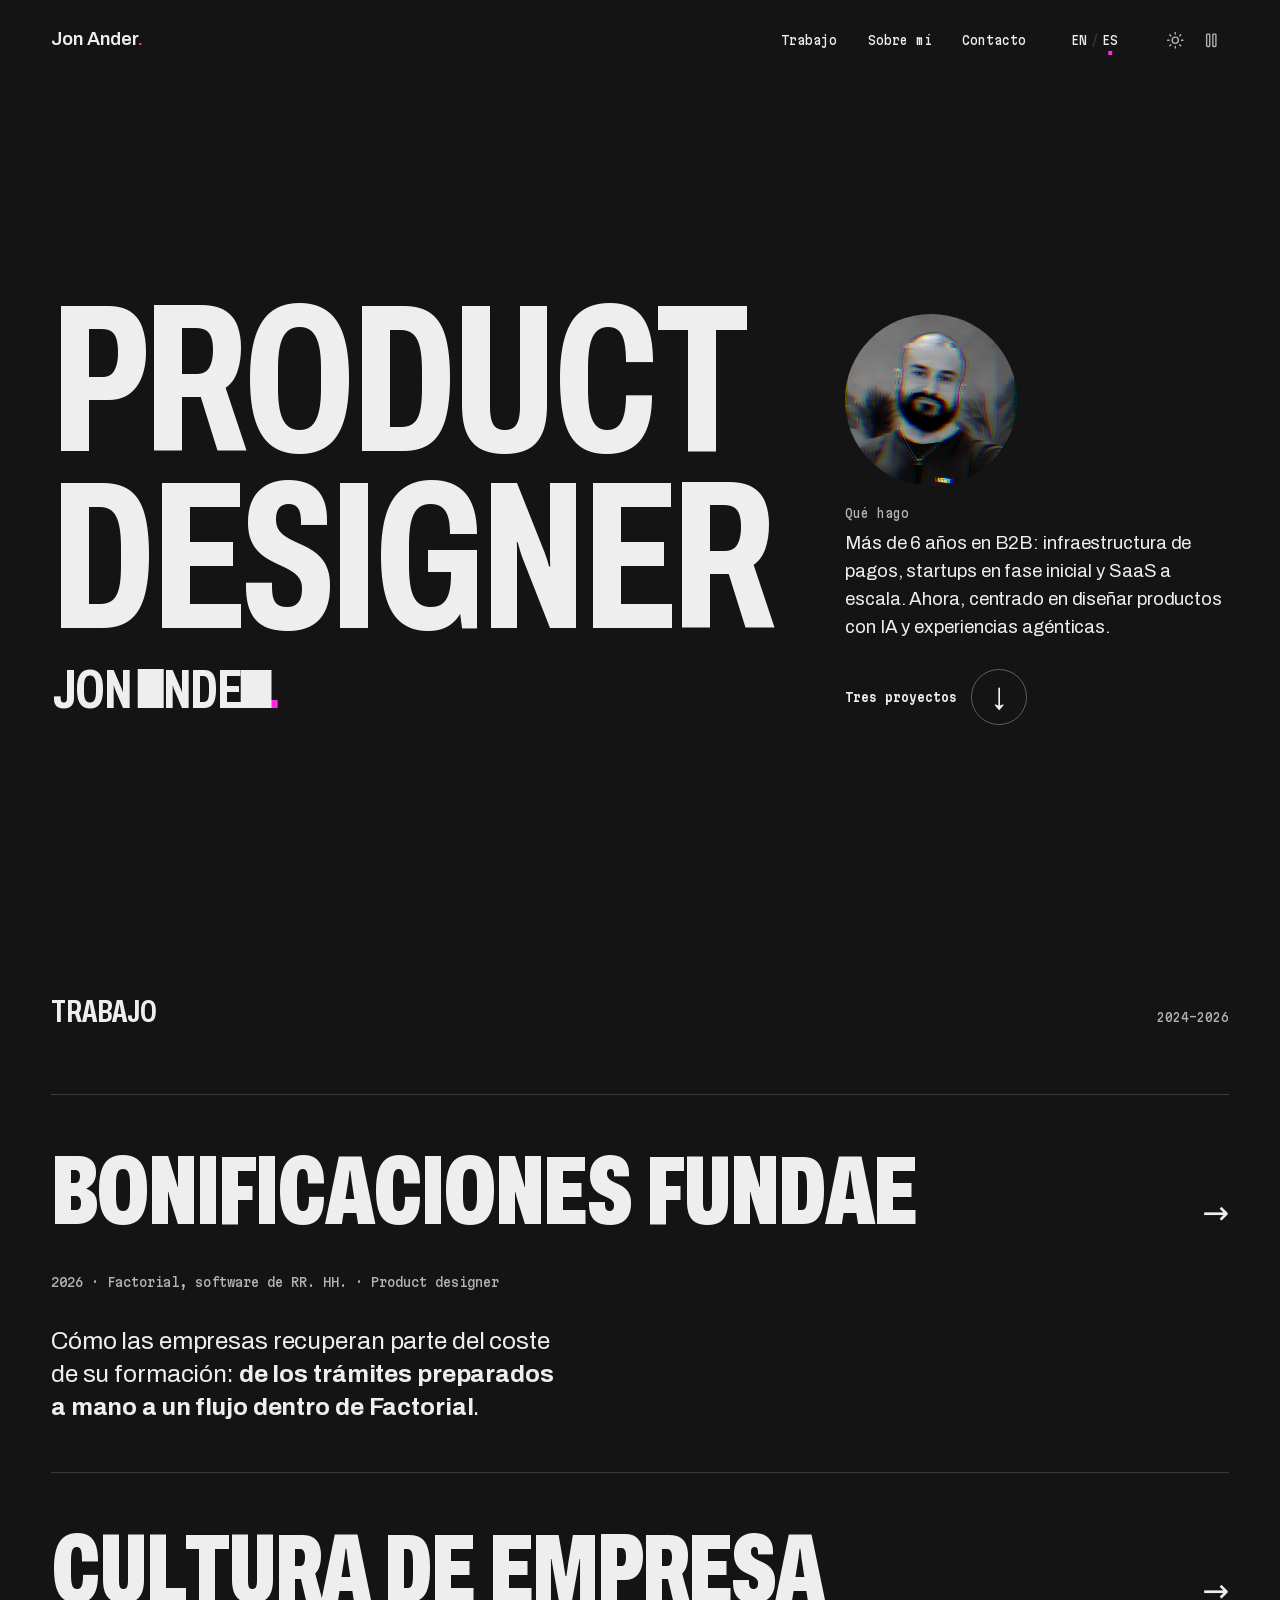
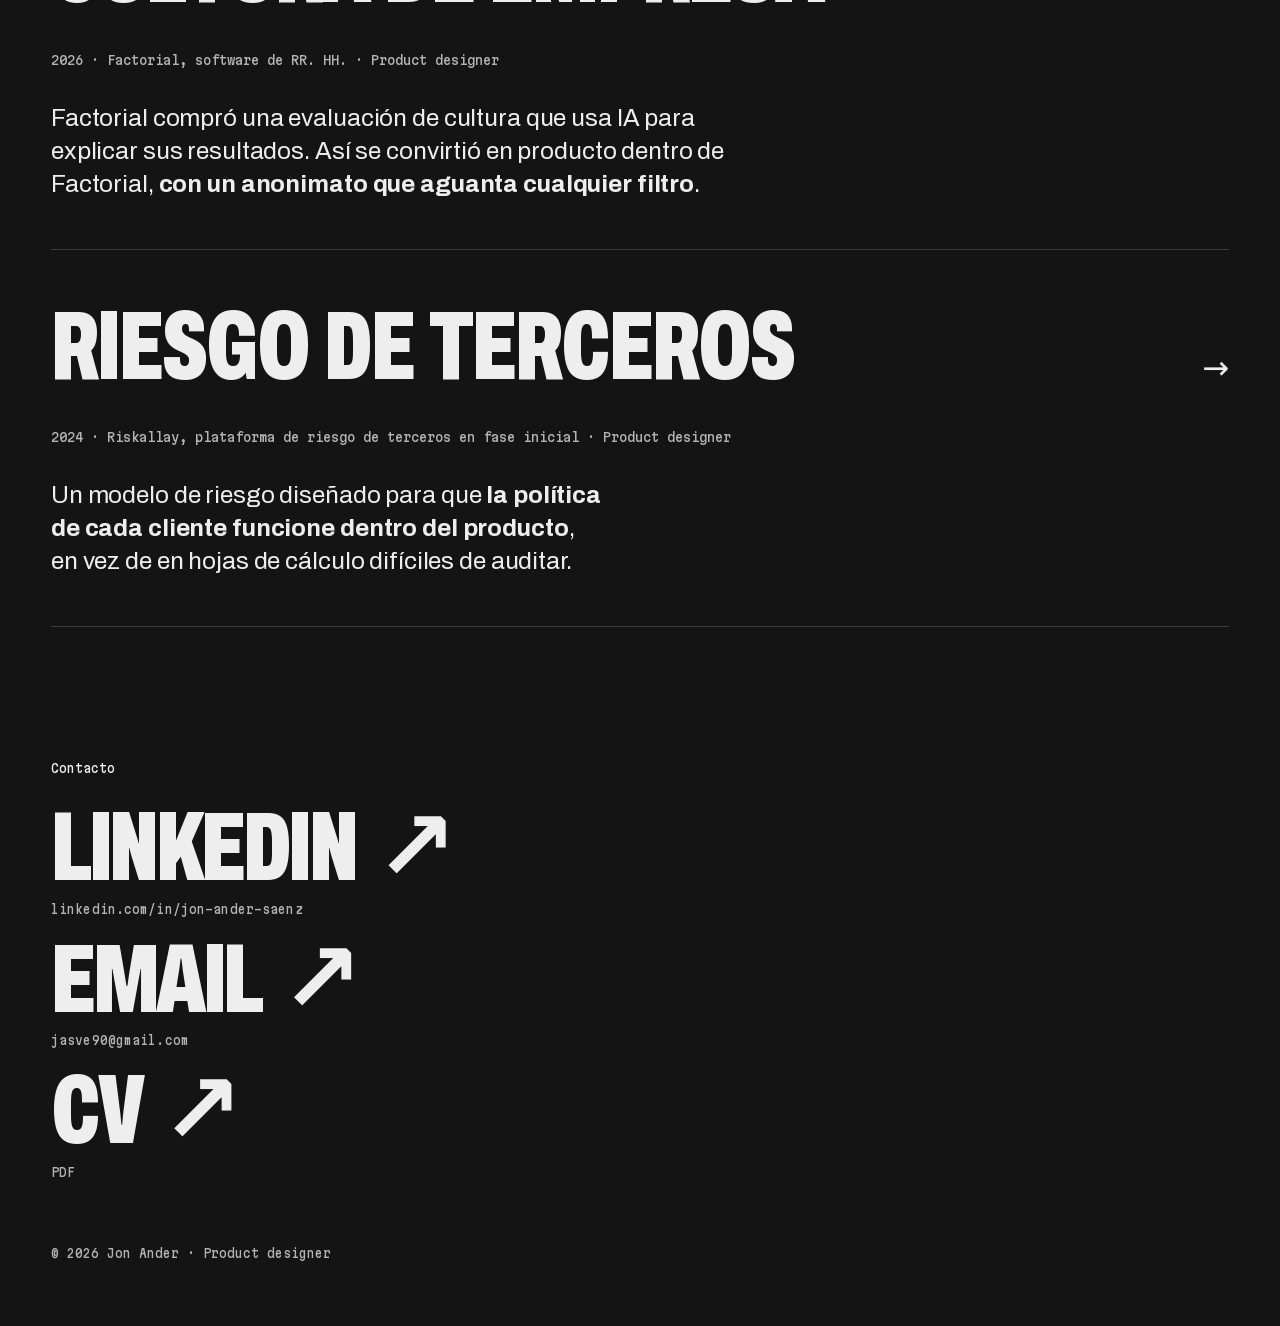
==== es/index.html @ 4e6a4fb5 "Móvil: idioma e iconos fuera del botón, a la derecha; pie con el rol y centrado Co-Authored-By: Clau" ====
<!doctype html>
<html lang="es" data-theme="dark">
<head>
<meta charset="utf-8">
<meta name="viewport" content="width=device-width, initial-scale=1">
<title>Jon Ander · Product designer · Productos B2B y de IA</title>
<meta name="description" content="Jon Ander, product designer con más de 6 años en B2B: infraestructura de pagos, startups en fase inicial y SaaS a escala. Centrado en diseñar productos con IA y experiencias agénticas. Portfolio y casos.">
<meta name="author" content="Jon Ander">
<link rel="canonical" href="https://jonanderdesign.github.io/es/">
<link rel="alternate" hreflang="en" href="https://jonanderdesign.github.io/">
<link rel="alternate" hreflang="es" href="https://jonanderdesign.github.io/es/">
<link rel="alternate" hreflang="x-default" href="https://jonanderdesign.github.io/">
<meta property="og:type" content="website">
<meta property="og:site_name" content="Jon Ander">
<meta property="og:title" content="Jon Ander · Product designer · Productos B2B y de IA">
<meta property="og:description" content="Jon Ander, product designer con más de 6 años en B2B: infraestructura de pagos, startups en fase inicial y SaaS a escala. Centrado en diseñar productos con IA y experiencias agénticas. Portfolio y casos.">
<meta property="og:url" content="https://jonanderdesign.github.io/es/">
<meta property="og:image" content="https://jonanderdesign.github.io/img/og-home.png">
<meta property="og:locale" content="es_ES">
<meta property="og:locale:alternate" content="en_GB">
<meta name="twitter:card" content="summary_large_image">
<meta name="theme-color" content="#141414">
<link rel="icon" href="data:image/svg+xml,%3Csvg xmlns='http://www.w3.org/2000/svg' viewBox='0 0 32 32'%3E%3Crect width='32' height='32' fill='%23141414'/%3E%3Ctext x='13' y='24' font-family='Arial,sans-serif' font-weight='700' font-size='21' text-anchor='middle' fill='%23eee'%3EJ%3C/text%3E%3Crect x='21' y='19' width='5' height='5' fill='%23ff2bd6'/%3E%3C/svg%3E">
<script>try{if(sessionStorage.getItem('arriveB')==='1')document.documentElement.dataset.arrived='blocks'}catch(e){}</script>
<link rel="preload" href="../fonts/archivo-latin.woff2" as="font" type="font/woff2" crossorigin>
<link rel="preload" href="../fonts/martian-mono-latin.woff2" as="font" type="font/woff2" crossorigin>
<link rel="stylesheet" href="../css/site.css?v=202611172003">
<link rel="stylesheet" href="../css/home.css?v=202611172003">
<script type="application/ld+json">{"@context": "https://schema.org", "@graph": [{"@type": "Person", "name": "Jon Ander", "jobTitle": "Product designer", "url": "https://jonanderdesign.github.io/", "sameAs": ["https://www.linkedin.com/in/jon-ander-saenz/"], "address": {"@type": "PostalAddress", "addressLocality": "Madrid", "addressCountry": "ES"}, "worksFor": {"@type": "Organization", "name": "Factorial"}, "knowsAbout": ["Product design", "B2B software", "HR software", "AI products", "Agentic workflows", "Prototyping in code", "Design systems"], "@id": "https://jonanderdesign.github.io/#person"}, {"@type": "WebSite", "url": "https://jonanderdesign.github.io/", "name": "Jon Ander · Product designer", "inLanguage": "es", "author": {"@id": "https://jonanderdesign.github.io/#person"}}]}</script>
</head>
<body id="top">
<div class="page">

<header class="top">
  <div class="center bar">
    <a class="brand strong" href="#">Jon Ander<span class="dot" aria-hidden="true">.</span></a>
    <div class="tools" id="sitemenu">
      <nav class="cluster" style="--c:var(--space-s)" aria-label="Principal"><a href="#work" id="nWork"><span class="gl gx" data-text="Trabajo">Trabajo</span></a><a href="about.html" data-nav><span class="gl gx" data-text="Sobre mí">Sobre mí</span></a><a href="#contact" id="nContact"><span class="gl gx" data-text="Contacto">Contacto</span></a></nav>
      <div class="lang" role="group" aria-label="Idioma"><a href="../" lang="en" hreflang="en" title="English version">EN</a><span class="sep" aria-hidden="true">/</span><span aria-current="true" lang="es">ES</span></div>
      <div class="cluster" style="--c:var(--space-3xs)">
      <button class="ib" id="themeBtn" type="button"></button>
      <button class="ib" id="fxBtn" type="button"></button>
      </div>
    <button class="menu-btn ib" id="menuBtn" type="button" aria-expanded="false" aria-controls="sitemenu" aria-label="Abrir el menú"><svg viewBox="0 0 24 24" aria-hidden="true"><path d="M4 7h16"/><path d="M4 12h16"/><path d="M4 17h16"/></svg><svg class="x" viewBox="0 0 24 24" aria-hidden="true"><path d="M6 6l12 12"/><path d="M18 6L6 18"/></svg></button></div>
  </div>
</header>

<main>
<section class="intro center stack" style="--s:var(--space-m-l)" aria-label="Intro">
  <h1 class="names" id="names">
    <span class="line"><span class="gl gx display nw cutx" id="rl" data-text="Product">Product</span></span>
    <span class="line"><span class="gl gx display nw cutx" id="rl2" data-text="designer">designer</span></span>
    <span class="line sign"><span class="gl gx nw display" id="nm" data-text="Jon Ander.">Jon Ander.</span></span>
  </h1>
  <div class="bottom">
    <div class="sidebar band" style="--side:var(--photo);--min:65%;--g:var(--space-m-l)"><div class="side"><canvas class="photo" id="pcv" aria-hidden="true"></canvas></div><div class="main stack" style="--s:var(--space-2xs)"><span class="label">Qué hago</span><p class="statement">Más de 6 años en B2B: infraestructura de pagos, startups en fase inicial y SaaS a escala. Ahora, centrado en diseñar productos con IA y experiencias&nbsp;agénticas.</p></div></div>
    <a class="cue" href="#work" aria-label="Ir al trabajo: tres proyectos"><span class="cue-t"><b>Tres proyectos</b></span><span class="arr" aria-hidden="true"><i>↓</i></span></a>
  </div>
</section>
<section class="work center stack" id="work" style="--s:var(--space-s)" aria-labelledby="h-work">
  <div class="work-head"><h2 id="h-work" class="display wk"><span class="gl gx" data-text="Trabajo">Trabajo</span></h2><span class="label">2024–2026</span></div>

  <div class="rows">
    <a class="proj prow" href="work/subsidy-filings/" data-slug="subsidy-filings" aria-labelledby="t-fundae" aria-describedby="s-fundae">
      <div class="phead"><h3 class="display ptitle" id="t-fundae"><span class="gl gx cutx" data-text="Bonificaciones FUNDAE">Bonificaciones FUNDAE</span></h3><span class="parr" aria-hidden="true">→</span></div>
      <p class="pmeta"><span class="nb">2026</span> <span class="nb">· Factorial, software de RR.&nbsp;HH.</span> <span class="nb">· Product designer</span></p>
      <p class="pstory lead" id="s-fundae">Cómo las empresas recuperan parte del coste de su formación: <b>de los trámites preparados a mano a un flujo dentro de Factorial</b>.</p>
      <div class="pmore"><div class="pin">
        <div class="sidebar" style="--side:24rem;--min:55%;--g:var(--space-l-2xl)">
          <div class="side stack" style="--s:var(--space-s)">
            <span class="go">Ver proyecto <i aria-hidden="true">→</i></span>
          </div>
          <div class="main"><div class="win"><img class="scr-img" src="../img/home/fundae-810.webp" srcset="../img/home/fundae-810.webp 810w, ../img/home/fundae-1620.webp 1620w" sizes="(min-width: 90rem) 810px, 55vw" width="810" height="281" alt="" aria-hidden="true"></div></div>
        </div>
      </div></div>
    </a>
    <a class="proj prow" href="work/workforce-culture/" data-slug="workforce-culture" aria-labelledby="t-talent-assessments" aria-describedby="s-talent-assessments">
      <div class="phead"><h3 class="display ptitle" id="t-talent-assessments"><span class="gl gx cutx" data-text="Cultura de empresa">Cultura de empresa</span></h3><span class="parr" aria-hidden="true">→</span></div>
      <p class="pmeta"><span class="nb">2026</span> <span class="nb">· Factorial, software de RR.&nbsp;HH.</span> <span class="nb">· Product designer</span></p>
      <p class="pstory lead" id="s-talent-assessments">Factorial compró una evaluación de cultura que usa IA para explicar sus resultados. Así se convirtió en producto dentro de Factorial, <b>con un anonimato que aguanta cualquier filtro</b>.</p>
      <div class="pmore"><div class="pin">
        <div class="sidebar" style="--side:24rem;--min:55%;--g:var(--space-l-2xl)">
          <div class="side stack" style="--s:var(--space-s)">
            <span class="go">Ver proyecto <i aria-hidden="true">→</i></span>
          </div>
          <div class="main"><div class="win"><img class="scr-img" src="../img/home/wc-810.webp" srcset="../img/home/wc-810.webp 810w, ../img/home/wc-1620.webp 1620w" sizes="(min-width: 90rem) 810px, 55vw" width="810" height="281" alt="" aria-hidden="true"></div></div>
        </div>
      </div></div>
    </a>
    <a class="proj prow" href="work/third-party-risk/" data-slug="third-party-risk" aria-labelledby="t-inherent-risk" aria-describedby="s-inherent-risk">
      <div class="phead"><h3 class="display ptitle" id="t-inherent-risk"><span class="gl gx cutx" data-text="Riesgo de terceros">Riesgo de terceros</span></h3><span class="parr" aria-hidden="true">→</span></div>
      <p class="pmeta"><span class="nb">2024</span> <span class="nb">· Riskallay, plataforma de riesgo de terceros en fase inicial</span> <span class="nb">· Product designer</span></p>
      <p class="pstory lead" id="s-inherent-risk">Un modelo de riesgo diseñado para que <b>la política de cada cliente funcione dentro del producto</b>, en vez de en hojas de cálculo difíciles de auditar.</p>
      <div class="pmore"><div class="pin">
        <div class="sidebar" style="--side:24rem;--min:55%;--g:var(--space-l-2xl)">
          <div class="side stack" style="--s:var(--space-s)">
            <span class="go">Ver proyecto <i aria-hidden="true">→</i></span>
          </div>
          <div class="main"><div class="win"><img class="scr-img" src="../img/home/tpr-810.webp" srcset="../img/home/tpr-810.webp 810w, ../img/home/tpr-1620.webp 1620w" sizes="(min-width: 90rem) 810px, 55vw" width="810" height="281" alt="" aria-hidden="true"></div></div>
        </div>
      </div></div>
    </a>
  </div>

</section>
</main>
<footer class="contact center stack" id="contact" style="--s:var(--space-m)">
  <p class="label strong">Contacto</p>
  <div class="cluster" style="--c:var(--space-xs) var(--space-xl)">
    <a class="big display t6" href="https://www.linkedin.com/in/jon-ander-saenz/" target="_blank" rel="noopener"><span class="gl gx" data-text="LinkedIn">LinkedIn</span> <span class="arr">↗</span><span class="addr">linkedin.com/in/jon-ander-saenz</span></a>
    <a class="big display t6" href="mailto:jasve90@gmail.com"><span class="gl gx" data-text="Email">Email</span> <span>↗</span><span class="addr">jasve90@gmail.com</span></a>
    <a class="big display t6" href="../Jon-Ander-Saenz-Vega-CV.pdf" target="_blank" rel="noopener"><span class="gl gx" data-text="CV">CV</span> <span>↗</span><span class="addr">PDF</span></a>
  </div>
  <div class="foot label"><span>© 2026 Jon Ander · Product designer</span></div>
</footer>
</div>
<div class="case inv case-page" id="case" role="dialog" aria-modal="true" aria-label="Project" hidden>
  <main id="cmain"></main>
</div>

<svg width="0" height="0" style="position:absolute" aria-hidden="true">
  <filter id="goo" x="-50%" y="-50%" width="200%" height="200%">
    <feTurbulence id="gt" type="fractalNoise" baseFrequency="0.018" numOctaves="2" seed="4"/>
    <feDisplacementMap in="SourceGraphic" scale="90" xChannelSelector="R" yChannelSelector="G"/>
  </filter>
</svg>
<script src="../js/site.js?v=202611172003"></script>
<script src="../js/home.js?v=202611172003"></script>
</body>
</html>
---- css/site.css ----
@font-face{font-family: 'Archivo';font-style: normal;font-weight: 300 900;font-stretch: 62% 125%;font-display: swap;src: url('../fonts/archivo-latin-ext.woff2') format('woff2');unicode-range: U+0100-02BA,U+02BD-02C5,U+02C7-02CC,U+02CE-02D7,U+02DD-02FF,U+0304,U+0308,U+0329,U+1D00-1DBF,U+1E00-1E9F,U+1EF2-1EFF,U+2020,U+20A0-20AB,U+20AD-20C4,U+2113,U+2C60-2C7F,U+A720-A7FF}@font-face{font-family: 'Archivo';font-style: normal;font-weight: 300 900;font-stretch: 62% 125%;font-display: swap;src: url('../fonts/archivo-latin.woff2') format('woff2');unicode-range: U+0000-00FF,U+0131,U+0152-0153,U+02BB-02BC,U+02C6,U+02DA,U+02DC,U+0304,U+0308,U+0329,U+2000-206F,U+20AC,U+2122,U+2191,U+2193,U+2212,U+2215,U+FEFF,U+FFFD}@font-face{font-family: 'Martian Mono';font-style: normal;font-weight: 300 700;font-stretch: 75% 112.5%;font-display: swap;src: url('../fonts/martian-mono-latin-ext.woff2') format('woff2');unicode-range: U+0100-02BA,U+02BD-02C5,U+02C7-02CC,U+02CE-02D7,U+02DD-02FF,U+0304,U+0308,U+0329,U+1D00-1DBF,U+1E00-1E9F,U+1EF2-1EFF,U+2020,U+20A0-20AB,U+20AD-20C4,U+2113,U+2C60-2C7F,U+A720-A7FF}@font-face{font-family: 'Martian Mono';font-style: normal;font-weight: 300 700;font-stretch: 75% 112.5%;font-display: swap;src: url('../fonts/martian-mono-latin.woff2') format('woff2');unicode-range: U+0000-00FF,U+0131,U+0152-0153,U+02BB-02BC,U+02C6,U+02DA,U+02DC,U+0304,U+0308,U+0329,U+2000-206F,U+20AC,U+2122,U+2191,U+2193,U+2212,U+2215,U+FEFF,U+FFFD}:root{--step--1:clamp(0.8333rem,0.8142rem + 0.0852vw,0.8908rem);--step-0:clamp(1.0000rem,0.9375rem + 0.2778vw,1.1875rem);--step-1:clamp(1.2000rem,1.0724rem + 0.5673vw,1.5829rem);--step-2:clamp(1.4400rem,1.2166rem + 0.9927vw,2.1101rem);--step-3:clamp(1.7280rem,1.3664rem + 1.6070vw,2.8127rem);--step-4:clamp(2.0736rem,1.5150rem + 2.4826vw,3.7493rem);--step-5:clamp(2.4883rem,1.6518rem + 3.7178vw,4.9979rem);--step-6:clamp(2.9860rem,1.7606rem + 5.4462vw,6.6622rem);--step-8:clamp(4.2998rem,1.7871rem + 11.1675vw,11.8379rem);--space-3xs:clamp(0.2500rem,0.2344rem + 0.0694vw,0.2969rem);--space-2xs:clamp(0.5000rem,0.4688rem + 0.1389vw,0.5938rem);--space-xs:clamp(0.7500rem,0.7031rem + 0.2083vw,0.8906rem);--space-s:clamp(1.0000rem,0.9375rem + 0.2778vw,1.1875rem);--space-m:clamp(1.5000rem,1.4062rem + 0.4167vw,1.7812rem);--space-l:clamp(2.0000rem,1.8750rem + 0.5556vw,2.3750rem);--space-xl:clamp(3.0000rem,2.8125rem + 0.8333vw,3.5625rem);--space-2xl:clamp(4.0000rem,3.7500rem + 1.1111vw,4.7500rem);--space-3xl:clamp(6.0000rem,5.6250rem + 1.6667vw,7.1250rem);--space-xs-s:clamp(0.7500rem,0.6042rem + 0.6481vw,1.1875rem);--space-s-m:clamp(1.0000rem,0.7396rem + 1.1574vw,1.7812rem);--space-s-xl:clamp(1.0000rem,0.1458rem + 3.7963vw,3.5625rem);--space-m-l:clamp(1.5000rem,1.2083rem + 1.2963vw,2.3750rem);--space-l-2xl:clamp(2.0000rem,1.0833rem + 4.0741vw,4.7500rem);--space-xl-2xl:clamp(3.0000rem,2.4167rem + 2.5926vw,4.7500rem);--space-xl-3xl:clamp(3.0000rem,1.6250rem + 6.1111vw,7.1250rem);--photo:clamp(6.5000rem,4.8333rem + 7.4074vw,11.5000rem);--l1:#fcfcfc;--l2:#f9f9f9;--l3:#f0f0f0;--l4:#e8e8e8;--l5:#e0e0e0;--l6:#d9d9d9;--l7:#cecece;--l8:#bbbbbb;--l9:#8d8d8d;--l10:#838383;--l11:#646464;--l12:#202020;--d1:#141414;--d2:#1c1c1c;--d3:#252525;--d4:#2c2c2c;--d5:#313131;--d6:#3a3a3a;--d7:#484848;--d8:#606060;--d9:#6e6e6e;--d10:#7b7b7b;--d11:#b4b4b4;--d12:#eeeeee;--sig-m:#ff2bd6;--sig-a:#b8ff2c;--sig-c:#00e5ff;--bg:var(--d1);--surface:var(--d3);--surface-hover:var(--d4);--line:var(--d6);--control:var(--d8);--muted:var(--d11);--fg:var(--d12);--blend:screen;--i-bg:var(--d1);--i-surface:var(--d3);--i-surface-hover:var(--d4);--i-line:var(--d6);--i-control:var(--d8);--i-muted:var(--d11);--i-fg:var(--d12);--i-blend:screen;--gutter:var(--space-s-xl);--measure:62ch;--page:82.875rem;--plate:var(--d2);--win-r:6px;--win-shadow:0 0 0 1px rgb(0 0 0/.35),0 10px 30px -6px rgb(0 0 0/.55)}:root[data-theme=light]{--plate:var(--l3);--win-shadow:0 0 0 1px rgb(0 0 0/.06),0 10px 30px -8px rgb(0 0 0/.18);--bg:var(--l1);--surface:var(--l3);--surface-hover:var(--l4);--line:var(--l6);--control:var(--l8);--muted:var(--l11);--fg:var(--l12);--blend:multiply;--i-bg:var(--l1);--i-surface:var(--l3);--i-surface-hover:var(--l4);--i-line:var(--l6);--i-control:var(--l8);--i-muted:var(--l11);--i-fg:var(--l12);--i-blend:multiply}.inv{--bg:var(--i-bg);--surface:var(--i-surface);--surface-hover:var(--i-surface-hover);--line:var(--i-line);--control:var(--i-control);--muted:var(--i-muted);--fg:var(--i-fg);--blend:var(--i-blend);background:var(--bg);color:var(--fg)}*,*::before,*::after{box-sizing:border-box}html{-webkit-text-size-adjust:100%;color-scheme:dark}:root[data-theme=light]{color-scheme:light}body{margin:0;background:var(--bg);color:var(--fg);font-family:"Archivo",system-ui,sans-serif;font-stretch:100%;font-weight:400;font-size:var(--step-0);line-height:1.5;-webkit-font-smoothing:antialiased}.page{overflow-x:clip}h1,h2,h3,p,dl,dd{margin:0}a{color:inherit;text-decoration-thickness:1px;text-underline-offset:.18em}a:hover{text-decoration-thickness:2px}:focus-visible{outline:2px solid var(--fg);outline-offset:3px}button{font:inherit;color:inherit}.display{font-stretch:62%;font-weight:850;text-transform:uppercase;letter-spacing:-.035em;word-spacing:.06em;line-height:.84}.t6{font-size:var(--step-6)}.statement{font-size:var(--step-2);line-height:1.2;letter-spacing:-.01em}.lead{font-size:var(--step-1);line-height:1.35;letter-spacing:-.005em}.label{font-size:var(--step--1);line-height:1.35;font-weight:500;color:var(--muted)}.strong{font-weight:600;color:var(--fg)}.center{box-sizing:content-box;max-inline-size:var(--page);margin-inline:auto;padding-inline:var(--gutter)}@property --s{syntax:'*';inherits:false}@property --c{syntax:'*';inherits:false}@property --g{syntax:'*';inherits:false}.stack{display:flex;flex-direction:column;justify-content:flex-start;gap:var(--s,var(--space-s))}.stack>*{margin-block:0}.cluster{display:flex;flex-wrap:wrap;align-items:center;gap:var(--c,var(--space-s))}.sidebar{display:flex;flex-wrap:wrap;gap:var(--g,var(--space-l))}.sidebar>.side{flex-basis:var(--side,16rem);flex-grow:1}.sidebar>.main{flex-basis:0;flex-grow:999;min-inline-size:var(--min,55%)}.top{position:relative;z-index:40;background:var(--bg)}@media (min-width:48rem){.top{position:sticky;top:0}}.top .bar{display:flex;flex-wrap:wrap;justify-content:space-between;align-items:center;gap:var(--space-2xs) var(--space-s);padding-block:var(--space-xs-s)}.top .brand{text-decoration:none}.top .tools{display:flex;align-items:center;flex-wrap:nowrap;gap:var(--space-l)}.top nav a{text-decoration:none;display:inline-flex;align-items:center;min-block-size:2.75rem}.lang{display:inline-flex;align-items:center;font-size:var(--step--1);font-weight:600;letter-spacing:.04em}.lang>span{display:inline-grid;place-items:center;min-block-size:2.75rem;padding-inline:.15em}.lang .sep{color:var(--line);font-weight:400}.lang .soon{color:var(--muted);cursor:default}.top .tools .cluster{flex-wrap:nowrap}.top .tools>div.cluster{gap:0}.ib{all:unset;box-sizing:border-box;cursor:pointer;display:inline-grid;place-items:center;min-inline-size:2.25rem;min-block-size:2.75rem;color:var(--muted);border-radius:999px}.ib:hover{color:var(--fg)}.ib:focus-visible{outline:2px solid var(--fg);outline-offset:2px}.ib svg{inline-size:var(--step-0);block-size:var(--step-0);fill:none;stroke:currentColor;stroke-width:1.75;stroke-linecap:round;stroke-linejoin:round}.photo{display:block;inline-size:var(--photo);aspect-ratio:1;border-radius:50%;background:var(--surface)}.big{text-decoration:none;display:inline-block}.big:hover{text-decoration:underline;text-decoration-thickness:.06em;text-underline-offset:.08em}.gl{position:relative;display:inline-block}.gl.nw{white-space:nowrap}.gl::before,.gl::after{content:attr(data-text);content:attr(data-text) / "";position:absolute;inset:0;opacity:0;pointer-events:none}.sr{position:absolute!important;inline-size:1px;block-size:1px;overflow:hidden;clip:rect(0 0 0 0);white-space:nowrap}.gx .base{position:relative;display:inline-block;transform-origin:50% 50%}.gx .base i{font-style:normal;display:inline-block}.gx .base .wd{display:inline-block;white-space:nowrap}.gx .cp,.gx .il{position:absolute;left:0;right:0;top:0;opacity:0;pointer-events:none;white-space:inherit}.gx .cp::after,.gx .il::after{content:attr(data-t);content:attr(data-t) / ""}.gx .cp{mix-blend-mode:var(--blend)}.gx .cp.m{color:var(--sig-m)}.gx .cp.a{color:var(--sig-a)}.gx .il{-webkit-mask:repeating-linear-gradient(180deg,#000 0 2px,transparent 2px 4px);mask:repeating-linear-gradient(180deg,#000 0 2px,transparent 2px 4px)}.gx .il.b{-webkit-mask:repeating-linear-gradient(180deg,transparent 0 2px,#000 2px 4px);mask:repeating-linear-gradient(180deg,transparent 0 2px,#000 2px 4px)}.gx .streak{position:absolute;left:-6%;right:-14%;height:.035em;min-height:2px;background:currentColor;opacity:0;pointer-events:none;font-style:normal}:root{--accent:#ff2bd6}:root[data-theme=light]{--accent:#c2298a}::selection{background:color-mix(in srgb,var(--accent) 40%,transparent)}.dot{color:var(--accent)}a:hover{text-decoration-color:var(--accent)}.gx .base i[data-dot]{color:var(--accent)}.go i,.back i,.cue .arr i,.contact .big>span:last-child{font-style:normal;transition:color .15s}a:hover .go i,a:focus-visible .go i,.back:hover i,.back:focus-visible i,.cue:hover .arr i,.contact a.big:hover>span:last-child,.contact a.big:focus-visible>span:last-child{color:var(--accent)}.next .nt .base .wd:last-child::after{content:".";color:var(--accent);opacity:0;transition:opacity .2s}.next:hover .nt .base .wd:last-child::after,.next:focus-visible .nt .base .wd:last-child::after{opacity:1}.top nav a,.lang>span{position:relative}.top nav a[aria-current]::after,.top nav a:not([aria-disabled=true]):hover::after,.lang [aria-current]::after{content:"";position:absolute;left:50%;bottom:.45rem;inline-size:.3em;block-size:.3em;background:var(--accent);transform:translateX(-50%)}.gx .base i.fm{color:var(--sig-m)}.gx .base i.fa{color:var(--sig-a)}.gl::before{color:var(--sig-c);mix-blend-mode:var(--blend)}.gl::after{color:var(--sig-m);mix-blend-mode:var(--blend)}.hard::before{opacity:1!important;animation:h1 .12s steps(2) infinite!important}.hard::after{opacity:1!important;animation:h2 .1s steps(2) infinite!important}@keyframes h1{0%{clip-path:inset(10% 0 55% 0);transform:translate(-.09em,0)}50%{clip-path:inset(58% 0 8% 0);transform:translate(.12em,0)}100%{clip-path:inset(30% 0 40% 0);transform:translate(-.06em,0)}}@keyframes h2{0%{clip-path:inset(62% 0 4% 0);transform:translate(.1em,0)}50%{clip-path:inset(4% 0 70% 0);transform:translate(-.13em,0)}100%{clip-path:inset(40% 0 30% 0);transform:translate(.07em,0)}}.fl{position:fixed;z-index:70;width:220px;height:220px;border-radius:50%;pointer-events:none;transform:translate(-50%,-50%) scale(0);filter:url(#goo);will-change:transform}.fl.a{background:var(--sig-c)}.fl.m{background:var(--sig-m)}.slices{position:fixed;inset:0;z-index:75;pointer-events:none;display:flex;flex-direction:column}.slices i{flex:1;display:block;background:var(--i-bg);transform:translateX(-110%);box-shadow:-6px 0 0 var(--sig-c),6px 0 0 var(--sig-m)}.scan{position:fixed;inset:0;z-index:76;pointer-events:none;background:repeating-linear-gradient(0deg,transparent 0 2px,#ffffff10 3px 3px);opacity:0}.flash{position:fixed;inset:0;z-index:77;pointer-events:none;background:#fff;opacity:0;mix-blend-mode:difference}.case{position:fixed;inset:0;z-index:80;overflow-y:auto;display:none}.case.open{display:block}.case dl{--s:var(--space-xs)}.case dt{font-size:var(--step--1);color:var(--muted);font-weight:500}.case dd{font-size:var(--step-0)}.rm .gx .cp,.rm .gx .il,.rm .gx .streak,.rm .gl::before,.rm .gl::after{display:none!important}.rm .fl,.rm .slices,.rm .scan,.rm .flash{display:none!important}@keyframes rip{0%{transform:translateX(-1.2%);box-shadow:8px 0 0 var(--sig-m),-8px 0 0 var(--sig-c);clip-path:polygon(0 0,100% 0,100% 34%,0 34%,0 46%,100% 46%,100% 100%,0 100%)}25%{transform:translateX(1.6%);box-shadow:-6px 0 0 var(--sig-c),6px 0 0 var(--sig-m);clip-path:none}50%{transform:translate(-.5%,.6%);box-shadow:4px 0 0 var(--sig-c);clip-path:polygon(0 0,100% 0,100% 62%,0 62%,0 70%,100% 70%,100% 100%,0 100%)}75%{transform:translateX(.4%);box-shadow:none;clip-path:none}100%{transform:none;box-shadow:none;clip-path:none}}.mb{position:fixed;z-index:2147483645;overflow:hidden;pointer-events:none;background:var(--bg)}.mb-cut{position:fixed;inset:0;z-index:2147483646;background:#000;pointer-events:none}.gx .base i.blk{position:relative;color:transparent}.gx .base i.blk::after{content:"";position:absolute;left:0;right:0;top:calc(50% - .352em);height:.686em;background:var(--bk,var(--fg))}.case-page{min-block-size:100svh}.case-page .top{background:var(--bg)}.chead{padding-block:var(--space-l-2xl) var(--space-l)}.ctitle{font-size:var(--step-8);font-weight:700;letter-spacing:-.02em;line-height:.86}.cstory{max-inline-size:28ch;text-wrap:balance}.facts{display:grid;grid-template-columns:repeat(auto-fit,minmax(min(12rem,100%),1fr));gap:var(--space-s) var(--space-l);border-block:1px solid var(--line);padding-block:var(--space-s)}.facts dt{font-size:var(--step--1);color:var(--muted);font-weight:500}.facts dd{margin:0;font-size:var(--step-0)}.nda{font-size:var(--step--1);color:var(--muted)}.csec{padding-block:var(--space-xl-2xl)}.csec + .csec{padding-block-start:0}.chap{font-size:var(--step-4);font-weight:700;letter-spacing:-.02em;line-height:.9}.ctext{max-inline-size:54ch}.ctext p+p{margin-block-start:var(--space-s)}.dec{border-block-start:1px solid var(--line);padding-block:var(--space-m)}.dec:first-child{border-block-start:0;padding-block-start:0}.dec h3{font-size:var(--step-2);font-weight:600;letter-spacing:-.01em;line-height:1.15}.result{font-size:var(--step-2);line-height:1.25;max-inline-size:34ch;text-wrap:pretty}.next{text-decoration:none;border-block:1px solid var(--line);padding-block:var(--space-m)}.next .nt{font-size:var(--step-6);font-weight:700;letter-spacing:-.02em;line-height:.86}.next .go{font-size:var(--step-0);font-weight:600}.next:hover .go i{transform:translateX(var(--space-3xs))}.next .go i{font-style:normal;display:inline-block;transition:transform .3s cubic-bezier(.2,.8,.2,1)}.contact{padding-block:var(--space-l-2xl) var(--space-l)}.contact .big{text-decoration:none;display:inline-flex;align-items:center;gap:.25em}.foot{display:flex;justify-content:space-between;flex-wrap:wrap;gap:var(--space-xs);padding-block:var(--space-l) var(--space-m)}.top nav a{display:inline-flex;align-items:center;justify-content:center;min-block-size:2.75rem;min-inline-size:2.75rem}.back{align-self:flex-start;display:inline-flex;align-items:center;min-block-size:2.75rem;text-decoration:none}.contact .big{min-block-size:2.75rem}.overview .facts{border-block:1px solid var(--line)}.viz{inline-size:100%}.flow{display:flex;align-items:stretch;gap:var(--space-2xs);list-style:none;padding:0;margin:0}.flow>li{flex:1 1 0;min-inline-size:0;border:1px solid var(--line);background:var(--surface);padding:var(--space-xs) var(--space-s);display:flex;flex-direction:column;gap:var(--space-3xs)}.flow>li b{font-weight:600;font-size:var(--step-0);line-height:1.2}.flow>li span{color:var(--muted);font-size:var(--step--1);line-height:1.35}.flow>li.out{background:transparent;border-style:dashed}.flow>li.key{border-color:var(--accent)}.flow>li.arr{flex:0 0 auto;border:0;background:none;padding:0;justify-content:center;color:var(--muted)}.flow>li.branch{border:0;background:none;padding:0;gap:var(--space-3xs)}.branch>.or{font-style:normal;color:var(--muted);font-size:var(--step--1);align-self:center}.branch>div{border:1px solid var(--line);background:var(--surface);padding:var(--space-xs) var(--space-s);display:flex;flex-direction:column;gap:var(--space-3xs);flex:1}.csec>.main{container-type:inline-size}@container (max-width:36rem){.flow{flex-direction:column;counter-reset:step;gap:var(--space-3xs)}.flow>li.arr{display:none}.flow>li:not(.arr):not(.branch)>b::before{counter-increment:step;content:counter(step) ". ";color:var(--muted)}.flow>li.branch{flex-direction:row;counter-increment:step}.branch>div>b::before{content:counter(step) ". ";color:var(--muted)}}@container (min-width:36.01rem){.flow:has(.branch)>li:not(.branch):not(.arr){align-self:center}}.stats{display:grid;grid-template-columns:repeat(auto-fit,minmax(min(9rem,100%),1fr));gap:var(--space-s) var(--space-l);border-block:1px solid var(--line);padding-block:var(--space-s);margin:0}.stats div{display:flex;flex-direction:column;gap:var(--space-3xs)}.stats dt{order:2;color:var(--muted);font-size:var(--step--1)}.stats dd{order:1;margin:0;font-size:var(--step-4);font-weight:700;letter-spacing:-.02em;line-height:1}.mini{border-collapse:collapse;inline-size:100%;max-inline-size:36rem;font-size:var(--step-0)}.mini th{text-align:start;font-weight:400;padding:var(--space-2xs) var(--space-s) var(--space-2xs) 0;border-block-end:1px solid var(--line)}.mini td{text-align:end;font-weight:600;padding-block:var(--space-2xs);border-block-end:1px solid var(--line);white-space:nowrap}.mini tr.leak th,.mini tr.leak td{font-weight:700;color:var(--fg)}.hero{align-items:start;justify-content:space-between}.facts .wide{grid-column:1/-1}.overview>.main{container-type:inline-size}.facts{grid-template-columns:1fr}@container (min-width:36rem){.facts{grid-template-columns:repeat(3,1fr)}.facts:not(:has(>div:nth-child(4))){grid-template-columns:repeat(2,1fr)}}.facts .wide dd{font-size:var(--step-1);line-height:1.3}@container (max-width:36rem){.thumbs{grid-template-columns:repeat(3,1fr)}.thumbs .main-shot{grid-column:1/-1;grid-row:auto}.thumbs .shot.no{aspect-ratio:4/3}}@container (min-width:44rem){.comp-grid{grid-template-columns:minmax(0,.85fr) minmax(0,1.15fr);grid-template-areas:"plan term" "plan ticket"}.comp .plan{grid-area:plan}.comp .term{grid-area:term}.comp .ticket{grid-area:ticket}}.piece{border:1px solid var(--line);background:var(--surface);padding:var(--space-s);min-inline-size:0;display:flex;flex-direction:column;gap:var(--space-2xs);font-size:max(var(--step--1),.875rem);line-height:1.45}.piece .pk{margin:0;color:var(--muted)}.plan-sec{margin:0;padding-inline-start:1.6em}.plan-sec li::marker{color:var(--muted)}.checks{list-style:none;margin:0;padding:var(--space-2xs) 0 0;border-block-start:1px solid var(--line);display:grid;gap:var(--space-3xs)}.checks li{display:grid;grid-template-columns:1.3em minmax(0,1fr)}.checks i{font-style:normal;color:var(--muted)}.term pre{margin:0;white-space:pre-wrap;overflow-wrap:anywhere;font-family:ui-monospace,SFMono-Regular,Menlo,Consolas,monospace;font-size:1em;line-height:1.5}.term b{font-weight:700;color:var(--fg)}.ticket .tt{margin:0;font-weight:700;color:var(--fg);font-size:var(--step-0);line-height:1.3}.ticket dl{display:grid;grid-template-columns:auto minmax(0,1fr);gap:var(--space-3xs) var(--space-s);margin:0}.ticket dt{color:var(--muted)}.ticket dd{margin:0}.piece .mini{max-inline-size:none}.rounds{list-style:none;margin:0;padding:0;display:grid;gap:var(--space-3xs)}.rounds b{color:var(--fg);font-weight:700;margin-inline-end:.4em}.chat .msg{margin:0;display:grid;grid-template-columns:2.6em minmax(0,1fr);gap:var(--space-2xs)}.chat .msg span{color:var(--muted)}.chat .msg.me{color:var(--fg);font-weight:700}@container (min-width:44rem){.comp-grid.two,.comp-grid.three{grid-template-areas:none}.comp-grid.two{grid-template-columns:minmax(0,.8fr) minmax(0,1.2fr)}}@container (min-width:56rem){.comp-grid.three{grid-template-columns:repeat(3,minmax(0,1fr))}}@container (min-width:44rem) and (max-width:56rem){.comp-grid.three{grid-template-columns:minmax(0,1fr) minmax(0,1fr)}.comp-grid.three .chat{grid-row:span 2}}.timeline{list-style:none;margin:0;padding:0;display:grid;gap:0;max-inline-size:44rem}.timeline li{display:grid;grid-template-columns:minmax(0,12rem) minmax(0,1fr);gap:var(--space-2xs) var(--space-s);padding-block:var(--space-xs);border-block-start:1px solid var(--line)}.timeline b{font-weight:700;color:var(--fg)}.timeline span{color:var(--muted)}@container (max-width:36rem){.timeline li{grid-template-columns:minmax(0,1fr)}}.back{gap:.35em}.timeline{max-inline-size:54ch}a.zoom{display:block;cursor:zoom-in}.timeline span{text-wrap:pretty}@media (hover:none){figure:has(a.zoom) > figcaption::after{content:" Tap an image to enlarge it."}}@container (min-width:44rem){.tabs3{grid-template-columns:repeat(3,minmax(0,1fr))}}:root{--plate-pad:clamp(1rem,.4rem + 2.6vw,2.5rem)}.fig{margin:0;display:grid;gap:var(--space-s);inline-size:100%;min-inline-size:0}.stack>.fig{margin-block-start:var(--space-s)}.fig>figcaption{font-size:1rem;color:var(--muted);line-height:1.5;max-inline-size:60ch}.plate{background:var(--plate);padding:var(--plate-pad);display:grid;place-items:center;min-inline-size:0;container-type:inline-size}.plate img{display:block;inline-size:100%;block-size:auto;border-radius:var(--win-r);box-shadow:var(--win-shadow)}.plate a.zoom{inline-size:100%;border-radius:var(--win-r)}.dec{padding-block-end:var(--space-l)}.plate.board{place-items:stretch;align-content:start;gap:var(--space-m) var(--space-s)}@container (min-width:36rem){.plate.board{grid-template-columns:repeat(2,minmax(0,1fr))}.plate.board .alts{display:contents}}.board .frame{display:grid;gap:var(--space-2xs);min-inline-size:0;align-content:start}.board .fname{margin:0;font-size:var(--step--1);color:var(--muted);line-height:1.35}.board .fname b{color:var(--fg);font-weight:600}.board .alts{display:grid;gap:var(--space-s);grid-template-columns:minmax(0,1fr)}.plate.docs{place-items:stretch;align-items:start;gap:var(--space-s);grid-template-columns:minmax(0,1fr)}@container (min-width:40rem){.plate.docs{grid-template-columns:minmax(0,.85fr) minmax(0,1.15fr);grid-template-areas:"plan term" "plan ticket"}.plate.docs .plan{grid-area:plan;align-self:stretch}.plate.docs .term{grid-area:term}.plate.docs .ticket{grid-area:ticket}}.doc{border-radius:var(--win-r);box-shadow:var(--win-shadow);padding:var(--space-xs) var(--space-s);min-inline-size:0;display:flex;flex-direction:column;gap:var(--space-3xs);font-family:-apple-system,BlinkMacSystemFont,"Segoe UI",Inter,system-ui,sans-serif;font-size:.8125rem;line-height:1.45}.doc.paper{background:#fff;color:#1f2328;--fg:#1f2328;--muted:#59636e;--line:#d8dee4}.doc.termwin{background:#0d1117;color:#c9d1d9;--fg:#f0f6fc;--muted:#8b949e;--line:#30363d}.doc .pk{margin:0 0 var(--space-3xs);color:var(--muted);font-size:.75rem}.doc.termwin .pk{display:flex;align-items:center;gap:.5em}.doc.termwin .pk::before{content:"";inline-size:.55em;block-size:.55em;border-radius:50%;background:#ff5f57;box-shadow:.9em 0 0 #febc2e,1.8em 0 0 #28c840;margin-inline-end:2.2em}.doc.ticket .tt{font-size:.875rem}.plate.docs .plan .checks{margin-block-start:var(--space-2xs)}.zoombox{border:0;padding:0;margin:0;inline-size:100vw;block-size:100dvh;max-inline-size:none;max-block-size:none;background:transparent;color:#fff}.zoombox[open]{display:grid;place-items:center}.zoombox::backdrop{background:rgb(0 0 0/.97)}.zoomscroll{display:grid;place-items:center;max-inline-size:100vw;max-block-size:100dvh}.zoombox img{display:block;max-inline-size:94vw;max-block-size:calc(100dvh - 8rem);inline-size:auto;block-size:auto;object-fit:contain;border-radius:var(--win-r);cursor:zoom-out}.zoombox.pan .zoomscroll{inline-size:100vw;block-size:100dvh;overflow:auto;place-items:start;padding:4.5rem var(--space-s) var(--space-s);overscroll-behavior:contain}.zoombox.pan img{max-inline-size:none;max-block-size:none;cursor:auto}.zoomclose{position:fixed;inset-block-start:var(--space-s);inset-inline-end:var(--space-s);inline-size:2.75rem;block-size:2.75rem;border-radius:50%;border:1px solid rgb(255 255 255/.35);background:rgb(0 0 0/.6);color:#fff;font-size:1.6rem;line-height:1;cursor:pointer;display:grid;place-items:center;padding:0}.zoomclose:hover{background:rgb(255 255 255/.15)}@media (min-width:48rem){.csec.sidebar>.side,.sidebar.overview>.side{flex-grow:0}}.plate.board{column-gap:20px}.doc .tt{margin:0;font-weight:700;color:var(--fg);font-size:.875rem;line-height:1.35}@container (min-width:40rem){.plate.docs.three{grid-template-columns:repeat(2,minmax(0,1fr));grid-template-areas:"canvas chat" "audit chat"}.plate.docs.three .canvas{grid-area:canvas}.plate.docs.three .audit{grid-area:audit}.plate.docs.three .chat{grid-area:chat;align-self:stretch}}.doc.chat .msg{gap:var(--space-3xs)}.piece.before .mini{max-inline-size:none}.main:not(.stack)>.fig{margin-block-start:var(--space-l)}.hero.hero-wide{margin-block-end:var(--space-l)}@container (max-width:40rem){.plate.docs,.plate.docs.three{grid-template-columns:none;grid-template-areas:none;grid-auto-flow:column;grid-auto-columns:88%;overflow-x:auto;scroll-snap-type:x mandatory;scroll-padding-inline:var(--plate-pad);align-items:start;overscroll-behavior-x:contain}.plate.docs>.doc{scroll-snap-align:start}}.dec:last-child{padding-block-end:0}.hero>.main.about-photos{flex:0 1 41rem;min-inline-size:0;margin:0;display:grid;grid-template-columns:repeat(2,minmax(0,1fr));gap:var(--space-s);align-self:start}.about-photos img{display:block;inline-size:100%;block-size:auto;aspect-ratio:4/5;object-fit:cover;border-radius:var(--win-r);box-shadow:var(--win-shadow)}.about-photos img.me{filter:grayscale(1)}@media (max-width:48rem){.hero>.main.about-photos{margin-inline-start:0;flex-basis:100%}}@supports (animation-timeline: view()){@media (prefers-reduced-motion: no-preference){html:not(.rm) .intro .names{animation:hero-out linear both;animation-timeline:view();animation-range:exit 0% exit 90%;transform-origin:left top}html:not(.rm) .intro .bottom{animation:hero-fade linear both;animation-timeline:view();animation-range:exit 10% exit 100%}@keyframes hero-out{to{transform:translateY(-6%) scale(.86);opacity:.35}}@keyframes hero-fade{to{opacity:0}}html:not(.rm) .rows .prow .ptitle{animation:breathe linear both;animation-timeline:view();animation-range:entry 0% exit 100%}@keyframes breathe{0%{font-stretch:62%;letter-spacing:-.02em}45%{font-stretch:74%;letter-spacing:0}55%{font-stretch:74%;letter-spacing:0}100%{font-stretch:62%;letter-spacing:-.02em}}html:not(.rm) .rows .prow::after{animation:rule-fill linear both!important;animation-timeline:view()!important;animation-range:entry 0% entry 100%!important;transform:scaleX(0)}@keyframes rule-fill{from{transform:scaleX(0)}to{transform:none}}html:not(.rm) .chead .fig .plate{animation:settle linear both;animation-timeline:view();animation-range:exit 0% exit 60%;transform-origin:center top}@keyframes settle{to{transform:scale(.96) translateY(-2%);opacity:.6}}html:not(.rm) .csec .fig .plate,html:not(.rm) .csec .fig > img{animation:open-up linear both;animation-timeline:view();animation-range:entry 0% entry 100%;transform-origin:center bottom}@keyframes open-up{from{clip-path:inset(0 0 60% 0);transform:translateY(40px) scale(.94);opacity:.4}to{clip-path:inset(0);transform:none;opacity:1}}html:not(.rm) ol.flow.viz > li{animation:step-in linear both;animation-timeline:view()}html:not(.rm) ol.flow.viz > li:nth-child(1){animation-range:entry 0% entry 35%}html:not(.rm) ol.flow.viz > li:nth-child(2){animation-range:entry 8% entry 43%}html:not(.rm) ol.flow.viz > li:nth-child(3){animation-range:entry 16% entry 51%}html:not(.rm) ol.flow.viz > li:nth-child(4){animation-range:entry 24% entry 59%}html:not(.rm) ol.flow.viz > li:nth-child(5){animation-range:entry 32% entry 67%}html:not(.rm) ol.flow.viz > li:nth-child(6){animation-range:entry 40% entry 75%}html:not(.rm) ol.flow.viz > li:nth-child(7){animation-range:entry 48% entry 83%}html:not(.rm) ol.flow.viz > li:nth-child(8){animation-range:entry 56% entry 91%}html:not(.rm) ol.flow.viz > li:nth-child(9){animation-range:entry 64% entry 99%}@keyframes step-in{from{opacity:0;transform:translateY(10px)}to{opacity:1;transform:none}}html:not(.rm) .csec .stats dd{animation:num-in linear both;animation-timeline:view();animation-range:entry 0% entry 60%}@keyframes num-in{from{opacity:0;transform:translateY(18px)}to{opacity:1;transform:none}}}}@media (min-width:64rem){.csec .side.chap{position:sticky;top:calc(var(--hdr,82px) + 24px);align-self:start}}.csec + .csec::before,.chead + .csec::before{content:"";display:block;inline-size:100%;block-size:.375rem;background:linear-gradient(var(--accent),var(--accent)) 0 0/2.5rem 100% no-repeat;background-origin:content-box;margin-block-end:calc(var(--space-xl-2xl) - var(--space-s))}.chead + .csec{padding-block-start:calc(var(--space-xl-2xl) - var(--space-l))}@media (min-width:48rem){.csec + .csec::before,.chead + .csec::before{background-position-x:calc(var(--side,16rem) + var(--space-l))}}.menu-btn{display:none}.menu-btn svg{inline-size:1.25rem;block-size:1.25rem;fill:none;stroke:currentColor;stroke-width:1.75;stroke-linecap:round}.menu-btn .x{display:none}.top.open .menu-btn svg{display:none}.top.open .menu-btn .x{display:block}@media (max-width:47.99rem){.menu-btn{display:inline-grid;color:var(--fg)}.top .bar{flex-wrap:nowrap;justify-content:space-between}.top .tools nav.cluster{display:none}.top .tools{gap:var(--space-xs)}.top .tools>div.cluster{gap:var(--space-3xs)}.lang [aria-current],.lang .sep{display:none}.top.open .tools nav.cluster{display:flex;flex-direction:column;align-items:flex-start;gap:var(--space-s);position:absolute;inset-inline:0;top:100%;z-index:40;background:var(--bg);border-block-start:1px solid var(--line);border-block-end:1px solid var(--line);padding:var(--space-s) var(--gutter) var(--space-m)}.top{position:relative}.top .bar{align-items:center}.top .tools{align-items:center}.top.open .tools nav a{font-size:var(--step-1);min-block-size:2.75rem;padding-inline:0;inline-size:100%}.top.open .tools nav a[aria-current]::after{left:0;transform:none;bottom:.6rem}}:root{--mono:"Martian Mono",ui-monospace,"SF Mono",Menlo,monospace}.top nav a,.lang,.intro .label,.work-head .label,.pmeta,.contact>.label,.foot,.cue-t,.addr{font-family:var(--mono);font-stretch:87.5%;font-weight:450;letter-spacing:0;text-transform:none}.top nav a,.lang{font-size:.75rem}.top nav a{display:inline-flex;align-items:center;justify-content:center;min-block-size:2.75rem;min-inline-size:2.75rem}.top nav a{padding:2px 6px}.top nav a[aria-current]{background:#eee;color:var(--bg,#111)}.top nav a[aria-current] .gx{color:inherit}@media (min-width:48rem){.top nav a{min-inline-size:0;justify-content:normal}}.lang>a{display:inline-grid;place-items:center;min-block-size:2.75rem;padding-inline:.15em;text-decoration:none}.foot a{display:inline-flex;align-items:center;min-block-size:2.75rem;padding-inline:.25em}.foot{justify-content:center;text-align:center}.foot>span{flex:0 1 auto}.cutx .base{clip-path:none!important;transform:none!important;text-shadow:none!important}.cutx .ct{display:none!important}.about-intro .statement.cstory{font-size:25px;line-height:1.4;max-inline-size:60ch;letter-spacing:-.005em}
---- css/home.css ----
@media (max-width:47.99rem){.pmeta .nb{white-space:normal}}@media (min-width:48rem){.top nav a{min-inline-size:0;justify-content:normal}}.intro .label,.work-head .label,.contact>.label,.foot{font-size:.75rem}.intro{padding-block:var(--space-l-2xl) var(--space-l)}@media (min-width:48rem){.intro{min-block-size:calc(100svh - var(--hdr,4.5rem) - var(--space-l-2xl) - var(--space-l));justify-content:center}}@media (min-width:48rem) and (max-height:56rem){.intro{padding-block-start:var(--space-l);min-block-size:calc(100svh - var(--hdr,4.5rem) - var(--space-l) - var(--space-l))}.intro{--photo:clamp(5rem,2rem + 6vw,7.5rem)}}.names{margin:0;font-weight:inherit;max-inline-size:100%}.names .line{display:block}.names .display{font-weight:700;letter-spacing:-.02em;line-height:.86}.names .sign{text-align:right;margin-block-start:var(--space-2xs)}.names .sign .display{font-size:var(--step-4)}.bottom{display:flex;flex-wrap:wrap;align-items:flex-end;justify-content:space-between;gap:var(--space-m-l)}.bottom .band{flex:1 1 30rem;align-items:flex-start}.band .statement{font-size:var(--step-1);line-height:1.38;letter-spacing:-.005em;max-inline-size:38ch}.cue{display:inline-flex;align-items:center;gap:var(--space-xs);text-decoration:none;color:var(--fg);margin-inline-start:auto}.cue .cue-t{display:flex;flex-direction:column;align-items:flex-end;line-height:1.5;font-size:.75rem}.cue .cue-t b{font-weight:600}.cue .arr{display:grid;place-items:center;inline-size:var(--space-xl);block-size:var(--space-xl);border:1px solid var(--control);border-radius:50%;font-size:var(--step-1)}.cue .arr i{font-style:normal;display:block;animation:cueDown 2.4s cubic-bezier(.45,0,.2,1) infinite}@keyframes cueDown{0%,55%,100%{transform:translateY(0);opacity:1}70%{transform:translateY(.45em);opacity:0}71%{transform:translateY(-.45em);opacity:0}85%{transform:translateY(0);opacity:1}}.cue:hover .arr{background:var(--surface)}.cue:focus-visible{outline:2px solid var(--fg);outline-offset:4px}.rm .cue .arr i{animation:none}html{scroll-behavior:smooth}@media (prefers-reduced-motion:reduce){html{scroll-behavior:auto}}html.lock{overflow:hidden;scroll-behavior:auto}@media (max-width:47.99rem){.band{display:block}.band>.side{float:left;margin:0 var(--space-s) var(--space-2xs) 0;shape-outside:circle(50%)}.band>.main{display:block}.band::after{content:"";display:block;clear:both}.band .photo{inline-size:4.5rem}.cue{display:none}}@media (max-width:30rem){.top .brand{display:none}}.contact{padding-block:var(--space-l-2xl) var(--space-l)}.contact .big{display:inline-flex;flex-wrap:wrap;align-items:baseline;column-gap:.25em;row-gap:var(--space-2xs);min-block-size:2.75rem}.contact .big .arr{font-stretch:100%}.addr{flex-basis:100%;font-size:.75rem;line-height:1.3;color:var(--muted);text-transform:none;letter-spacing:.01em}.contact .big:hover .addr,.contact .big:focus-visible .addr{color:var(--fg)}.foot{display:flex;justify-content:space-between;flex-wrap:wrap;gap:var(--space-xs);padding-block:var(--space-l) var(--space-m)}.rows .prow{display:block;border-block-end:1px solid var(--line);padding-block:var(--space-s)}.rows .prow:first-child{border-block-start:1px solid var(--line)}.phead{display:flex;align-items:baseline;gap:var(--space-s)}.ptitle{font-size:var(--step-6);flex:1;min-inline-size:0}.ptitle .base .wd:last-child::after{content:".";color:var(--accent);opacity:0;transition:opacity .2s}.prow.open .ptitle .base .wd:last-child::after,.prow:focus-visible .ptitle .base .wd:last-child::after{opacity:1}.pmeta{font-size:.8125rem;color:var(--muted);margin-block-start:var(--space-2xs)}.nb{white-space:nowrap}.pstory,.statement{text-wrap:pretty}.pstory{text-wrap:balance;max-inline-size:52ch;margin-block-start:var(--space-3xs)}.parr{font-size:var(--step-2);line-height:1;transition:transform .4s cubic-bezier(.2,.8,.2,1)}.pmore{display:grid;grid-template-rows:0fr;transition:grid-template-rows .5s cubic-bezier(.2,.8,.2,1)}.prow.snap .pmore{transition:none}.pin{overflow:hidden;min-block-size:0}.pin>.sidebar{padding-block:var(--space-m) var(--space-xs);align-items:stretch}.prow.open .pmore{grid-template-rows:1fr}.prow.open .parr{transform:rotate(45deg);color:var(--accent)}@media (hover:none){.pmore{grid-template-rows:1fr}.pmore .main{display:none}.parr{display:none}}.rm .pmore,.rm .parr{transition:none}.did{list-style:none;margin:0;padding:0}.did li{padding-inline-start:var(--space-s);border-inline-start:2px solid var(--line);max-inline-size:46ch}.prow .win{aspect-ratio:auto;block-size:21.0625rem;padding:1.75rem;background:var(--plate);align-self:start;min-inline-size:0}@media (min-width:48rem){.pin>.sidebar>.side{flex-grow:0}}.go{font-size:var(--step-0)}.work{padding-block:var(--space-l-2xl) var(--space-l)}#work{scroll-margin-top:calc(var(--hdr,4.5rem) + var(--space-s) - var(--space-l-2xl))}#contact{scroll-margin-top:calc(var(--hdr,4.5rem) + var(--space-s) - var(--space-l-2xl))}@media (max-width:47.99rem){#work,#contact{scroll-margin-top:calc(var(--space-s) - var(--space-l-2xl))}}.work-head{display:flex;justify-content:space-between;align-items:baseline;gap:var(--space-s);flex-wrap:wrap}.proj{text-decoration:none;color:inherit;position:relative}.proj:hover{text-decoration:none}.proj:focus-visible{outline:2px solid var(--fg);outline-offset:var(--space-2xs)}.proj .go{font-size:var(--step-0);font-weight:600;display:inline-flex;gap:var(--space-3xs);align-items:center}.proj .go i{font-style:normal;display:inline-block;transition:transform .3s cubic-bezier(.2,.8,.2,1)}.proj:hover .go i,.proj:focus-visible .go i{transform:translateX(var(--space-3xs))}.win{position:relative;display:grid;place-items:center;aspect-ratio:16/10;padding:var(--space-s-m);background:var(--i-bg);overflow:hidden}.win .scr-img{display:block;inline-size:100%;block-size:100%;object-fit:cover;object-position:top left;border-radius:var(--win-r);box-shadow:var(--win-shadow)}.win.rip .scr-img{animation:rip .34s steps(1,end) 1}.rm .win.rip .scr-img{animation:none}.case{inset:var(--hdr,4.5rem) 0 0 0}html.lock .top{position:sticky;top:0}.case-page{min-block-size:auto}#cmain{overflow-x:clip}@keyframes vtOut{to{opacity:0}}@keyframes vtIn{from{opacity:0}}::view-transition-old(root){animation:vtOut .18s cubic-bezier(.4,0,1,1) both}::view-transition-new(root){animation:vtIn .3s .16s cubic-bezier(0,0,.2,1) both}html.vt-fly::view-transition-new(root){animation-delay:.38s}html.vt-solo::view-transition-old(ptitle){animation-duration:.18s}::view-transition-group(ptitle),::view-transition-group(pshot){animation-duration:.62s;animation-timing-function:cubic-bezier(.7,0,.16,1)}::view-transition-old(ptitle),::view-transition-old(pshot){animation:none;opacity:0}::view-transition-new(ptitle),::view-transition-new(pshot){animation:none;opacity:1}html.vt-solo::view-transition-old(ptitle){animation:vtOut .2s linear both;opacity:1}.rows .prow{padding-block:var(--space-m) var(--space-l)}.prow .win{block-size:auto;aspect-ratio:auto;padding:1.25rem;background:var(--plate)}@media (hover:none){.pmore{grid-template-rows:1fr}}.names .line .display{line-height:.84}.names .sign{margin-block-start:var(--space-xs)}.names .sign .display{font-size:var(--step-3)}.band .statement{font-size:var(--step-0);line-height:1.5;max-inline-size:40ch}@media (min-width:48rem){.rows .prow{display:grid;grid-template-columns:minmax(0,5fr) minmax(0,7fr);column-gap:var(--space-l-2xl);align-items:start}}.contact .cluster{display:grid;gap:var(--space-s)}.contact .big{display:flex;flex-wrap:wrap;align-items:baseline;column-gap:.2em;font-size:var(--step-8);line-height:.9}.contact .big .addr{margin-inline-start:auto;font-size:.75rem;line-height:1.3;align-self:baseline}@media (max-width:47.99rem){.contact .big{font-size:var(--step-6)}.contact .big .addr{margin-inline-start:0;flex-basis:100%;padding-block-end:var(--space-s)}}.cutx .base{clip-path:inset(-.3em -.3em 49% -.3em);transform:translateX(-.025em);text-shadow:-.022em 0 var(--sig-m),.022em 0 var(--sig-c)}.cutx .ct{position:absolute;left:0;top:0;right:0;white-space:inherit;pointer-events:none;clip-path:inset(54% -.3em -.3em -.3em);transform:translateX(.035em);text-shadow:-.022em 0 var(--sig-m),.022em 0 var(--sig-c)}.ct{display:none}.cutx .ct{display:block}.ct::after{content:attr(data-t);content:attr(data-t) / ""}.cutx.busy .base{clip-path:none;transform:none;text-shadow:none}.cutx.busy .ct{opacity:0}.names .line .display{font-stretch:62%;line-height:.84}.names .sign{text-align:left;margin-block-start:var(--space-s)}.names .sign .display{font-size:var(--step-4)}@media (min-width:48rem){.intro{display:grid;grid-template-columns:minmax(0,1fr) 24rem;grid-template-areas:"names aside" "names cue";column-gap:var(--space-l-2xl);row-gap:var(--space-m);align-content:center}.intro .names{grid-area:names;align-self:center}.intro .bottom{display:contents}.intro .band{grid-area:aside;display:block;align-self:start}.intro .band>.side{margin-block-end:var(--space-s)}.intro .band .statement{font-size:var(--step-0);line-height:1.5}.intro .cue{grid-area:cue;align-self:end;justify-self:start;margin:0}}@media (max-width:47.99rem){.band>.side{float:none;margin:0 0 var(--space-s)}}.prow .win{background:none;padding:0;overflow:visible}.prow .win .scr-img{clip-path:inset(0 0 61% 0)}.prow .win::after{content:"";position:absolute;left:0;right:-16px;top:39.3%;height:2px;background:linear-gradient(90deg,var(--sig-m),var(--sig-c));pointer-events:none}.pmore{grid-template-rows:1fr;transition:none}.prow.open .parr{transform:translateX(var(--space-3xs));color:var(--accent)}@media (min-width:48rem){.rows .prow{display:grid;grid-template-columns:repeat(12,minmax(0,1fr));column-gap:var(--space-s);align-items:start;padding-block:var(--space-xl);border:0}.rows .prow:first-child{border:0}.prow .ptitle{font-size:var(--step-5)}}.top{view-transition-name:sitetop}::view-transition-group(sitetop){animation:none}::view-transition-old(sitetop){display:none}::view-transition-new(sitetop){animation:none}.proj{-webkit-tap-highlight-color:transparent}.prow .win .scr-img{clip-path:none}.prow .win::after{display:none}.prow .win.rip .scr-img{animation:none}@media (min-width:48rem){.rows .prow{grid-template-columns:repeat(12,minmax(0,1fr));column-gap:var(--space-s);padding-block:var(--space-2xl) var(--space-3xl);align-items:center}}@media (min-width:48rem){.rows .prow{align-items:start;padding-block:var(--space-xl) var(--space-2xl)}.rows .prow:first-child{padding-top:var(--space-s)}}@media (min-width:48rem){.rows .prow{grid-template-columns:repeat(12,minmax(0,1fr));column-gap:var(--space-m);align-items:start;padding-block:var(--space-xl) var(--space-2xl)}}.cutx.vt-travel .base{clip-path:none;transform:none;text-shadow:none}.cutx.vt-travel .ct{opacity:0}::view-transition-group(ptitle){z-index:3}::view-transition-group(pshot){z-index:1}html.vt-close::view-transition-old(ptitle){animation:none;opacity:1}html.vt-close::view-transition-new(ptitle){animation:none;opacity:0}html.vt-open::view-transition-old(root),html.vt-close::view-transition-old(root){animation-duration:.14s}.rows .pmeta .nb{white-space:normal}.rows .pmeta .nb:first-child,.rows .pmeta .nb:last-child{white-space:nowrap}.pmeta .nb.ls .sep{display:none}.cutx .base{clip-path:none;transform:none;text-shadow:none}.cutx .ct{display:none}.rows .prow .did{display:none}.rows .prow .parr{display:none}.work-head{display:flex;justify-content:space-between;align-items:baseline;gap:var(--space-s)}.work-head .wk{margin:0;font-stretch:62%;font-weight:700;text-transform:uppercase;line-height:.84;letter-spacing:-.01em}#work{padding-top:96px}.rows .prow .pmore,.rows .prow .pin{display:block;grid-template-rows:none;overflow:visible}.rows .prow .phead{display:block}.rows .prow .ptitle{font-size:min(clamp(3.5rem,1.829rem + 6.857vw,8rem),11.5vh);font-stretch:62%;font-weight:850;text-transform:uppercase;letter-spacing:-.02em;white-space:nowrap;line-height:.9;margin:0}@media (min-width:64rem){.rows .prow{display:grid;grid-template-columns:repeat(12,minmax(0,1fr));column-gap:24px;row-gap:0;align-content:center;min-height:calc(100vh - var(--hdr,82px));padding-block:24px;--boxw:calc((100% - 11 * 24px) / 12 * 4 + 3 * 24px)}.rows .prow:nth-child(n) .phead{grid-row:1;grid-column:1 / -1;margin-bottom:24px}.rows .prow:nth-child(even) .phead{text-align:right}}@media (max-width:63.99rem){.rows .prow{display:flex;flex-direction:column;padding-block:40px}.rows .prow .phead{order:1;margin-bottom:16px}}@media (max-width:47.99rem){#work{padding-top:48px}.top{position:sticky;top:0;z-index:20}.rows .prow .ptitle{white-space:normal}}html.vt-open::view-transition-group(ptitle){animation-delay:.16s}html.vt-close::view-transition-group(pshot){animation-delay:.16s}html.vt-open.vt-fly::view-transition-new(root),html.vt-close.vt-fly::view-transition-new(root){animation-delay:.62s}::view-transition-group(ptitle){z-index:3}html.vt-wait::view-transition-new(root){animation-delay:.16s}.work-head .wk{font-size:2rem;font-weight:700;letter-spacing:0;line-height:1}#work{padding-top:72px}@media (min-width:64rem){.rows .prow:nth-child(n){grid-template-rows:auto auto;align-content:center}.rows .prow:nth-child(n) .phead{grid-row:1;grid-column:1 / -1;margin-bottom:28px}.rows .prow{padding-block:24px}}@media (min-width:64rem){.rows .prow:nth-child(n) .phead{margin-bottom:40px}.rows .prow{padding-block:20px 56px}.rows .prow:nth-child(even) .ptitle{margin-right:-.19em}}.rows .prow:nth-child(n){display:block;min-height:0;padding-block:var(--space-s);grid-template-columns:none;grid-template-rows:none;border-block-end:1px solid var(--line)}.rows .prow:first-child{border-block-start:1px solid var(--line)}.rows .prow:nth-child(n) .phead{display:flex;align-items:baseline;gap:var(--space-s);margin:0;text-align:left}.rows .prow:nth-child(n) .ptitle{font-size:var(--step-6);white-space:normal;line-height:1;margin:0;flex:1;min-inline-size:0}.rows .prow:nth-child(n) .parr{display:inline}.rows .prow:nth-child(n) .pmeta{margin-top:var(--space-2xs)}.rows .prow:nth-child(n) .pmore{display:grid;grid-template-rows:0fr;overflow:visible;transition:grid-template-rows .5s cubic-bezier(.2,.8,.2,1)}.rows .prow.open:nth-child(n) .pmore,.rows .prow:focus-within:nth-child(n) .pmore{grid-template-rows:1fr}.rows .prow:nth-child(n) .pin{display:block;overflow:hidden;min-block-size:0}.rows .prow:nth-child(n) .pmore .main{display:block}.rows .prow:nth-child(n) .did{display:none}.rm .rows .prow .pmore{transition:none}.rows .prow:nth-child(n) .pmore{transition:grid-template-rows .5s cubic-bezier(.2,.8,.2,1)}.rows .prow.snap:nth-child(n) .pmore,.rm .rows .prow:nth-child(n) .pmore{transition:none}.rows .prow:nth-child(n) .win{block-size:21.0625rem;padding:1.75rem;background:var(--plate);overflow:hidden}.rows .prow:nth-child(n) .win.rip .scr-img{animation:rip .34s steps(1,end) 1}.rm .rows .prow:nth-child(n) .win.rip .scr-img{animation:none}:root{--d24:24px;--d48:48px;--d96:96px;--d192:192px}@media (max-width:47.99rem){:root{--d48:32px;--d96:64px;--d192:112px}}#work{padding-top:var(--d96)}.work-head{margin-bottom:var(--d48)}.rows .prow:nth-child(n){padding-block:var(--d48);border-block-end:1px solid var(--line)}.rows .prow:first-child{border-block-start:1px solid var(--line)}.rows .prow:nth-child(n) .pmeta{margin-top:32px}.rows .prow:nth-child(n) .pstory{margin-top:32px}.rows .prow:nth-child(n) .pin>.sidebar{padding-block:var(--d48) var(--d24)}.contact{padding-top:var(--d96);margin-top:0}.contact .big.display{font-size:var(--step-6)}.cutx .base{clip-path:none;transform:none;text-shadow:none}.cutx .ct{display:none}.rows .prow{position:relative;border-block-end-color:transparent}.rows .prow::after{content:"";position:absolute;left:0;right:0;bottom:-1px;height:1px;background:var(--line);transform:scaleX(0);transform-origin:left}@keyframes ruledraw{to{transform:none}}.rows .prow:nth-child(n) .win{background:var(--plate)}
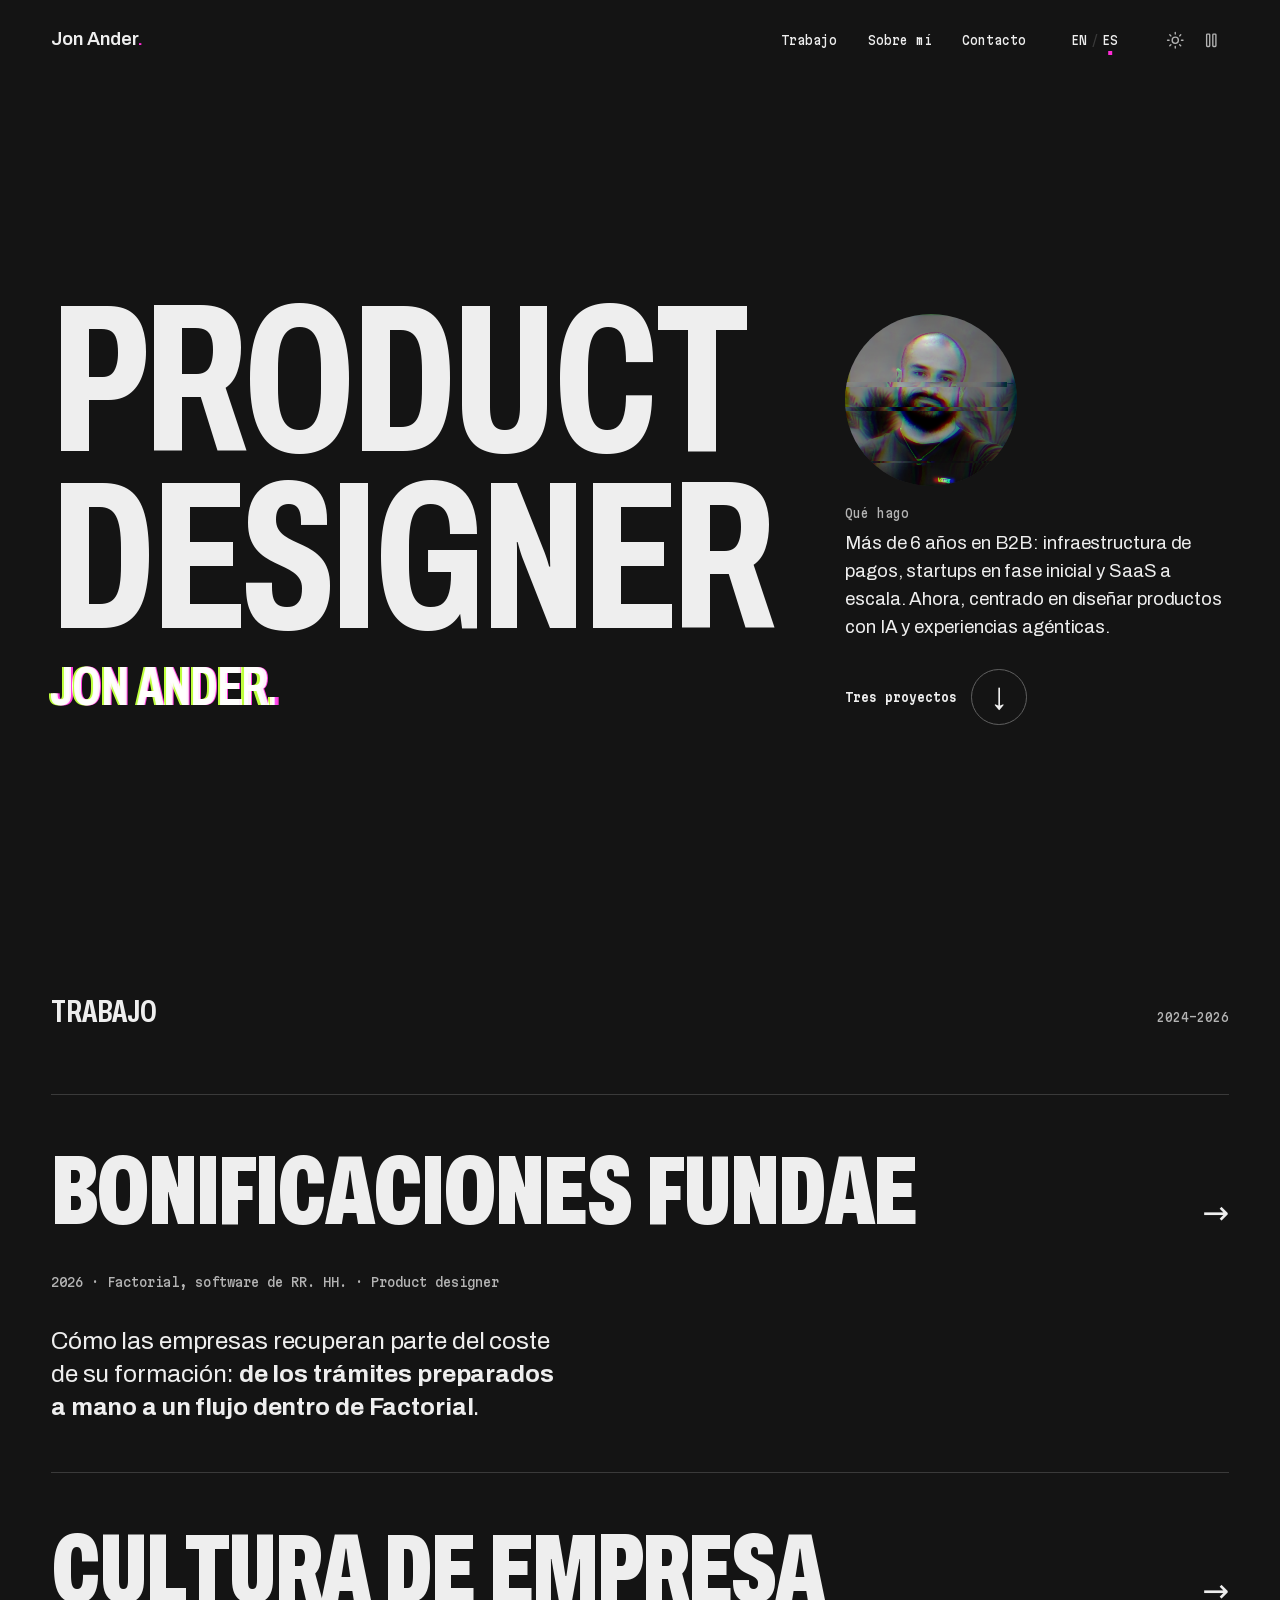
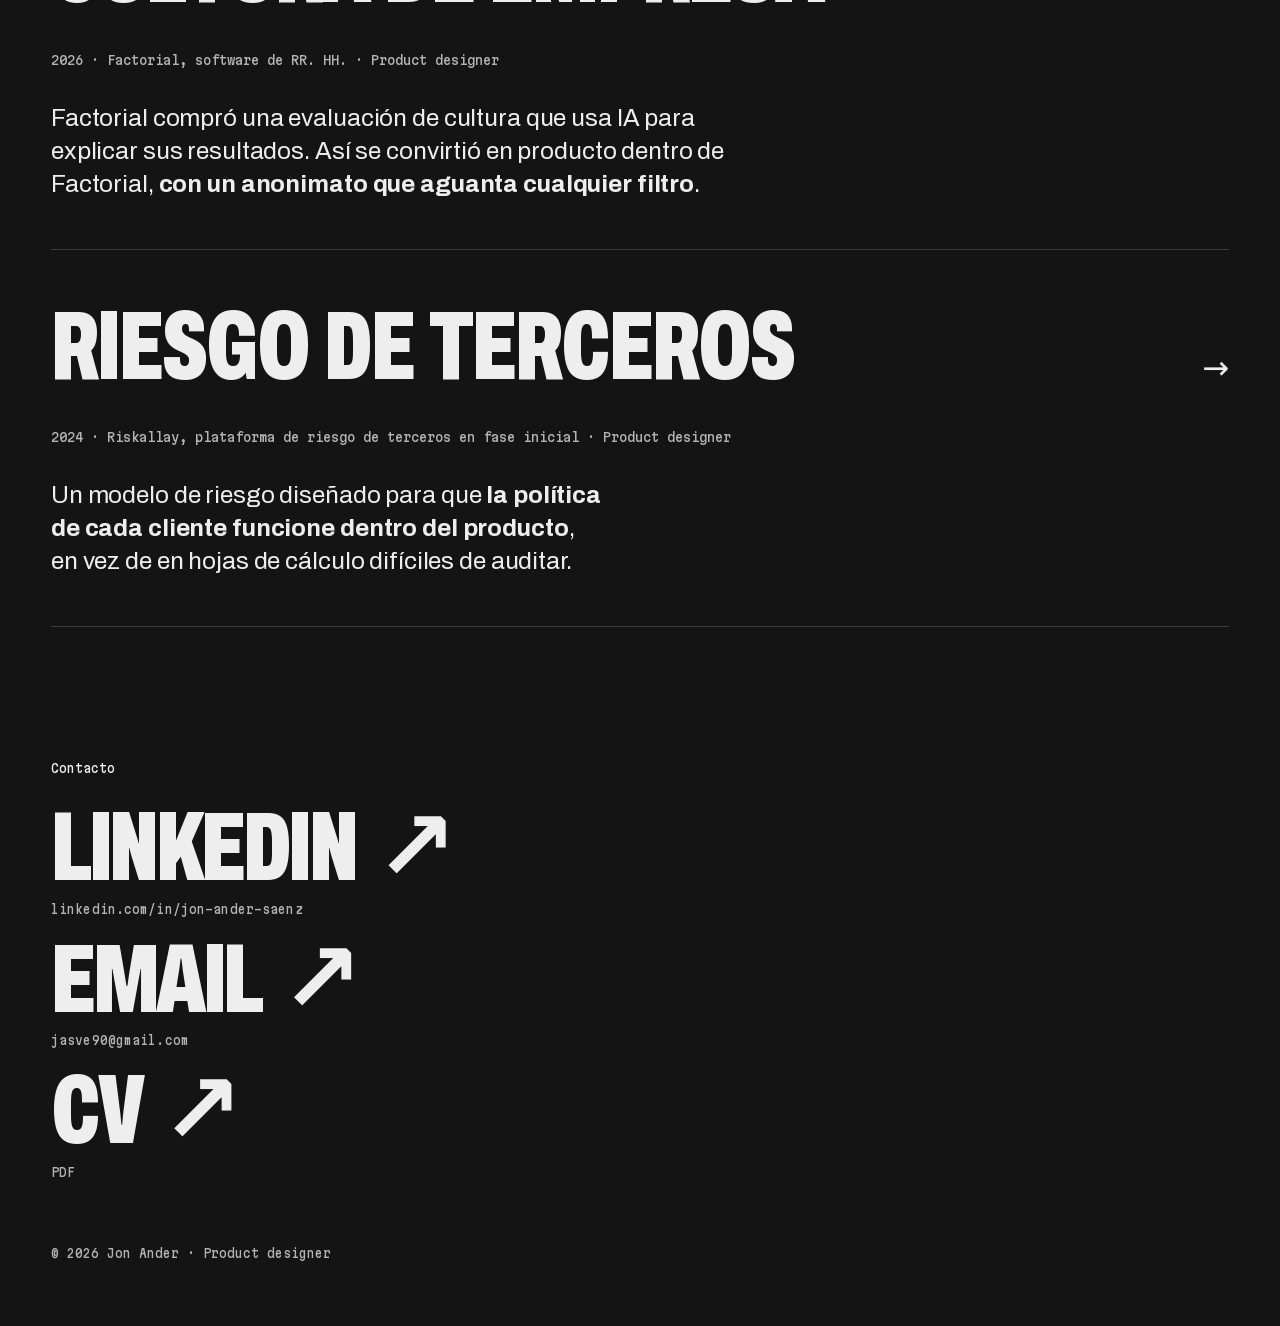
==== commit 1b1effcb: "El nombre vuelve a verse en la home en móvil, alineado con los controles Co-Authored-By: Claude Opus" ====
--- a/es/index.html
+++ b/es/index.html
@@ -24,8 +24,8 @@
 <script>try{if(sessionStorage.getItem('arriveB')==='1')document.documentElement.dataset.arrived='blocks'}catch(e){}</script>
 <link rel="preload" href="../fonts/archivo-latin.woff2" as="font" type="font/woff2" crossorigin>
 <link rel="preload" href="../fonts/martian-mono-latin.woff2" as="font" type="font/woff2" crossorigin>
-<link rel="stylesheet" href="../css/site.css?v=202611172003">
-<link rel="stylesheet" href="../css/home.css?v=202611172003">
+<link rel="stylesheet" href="../css/site.css?v=202611172006">
+<link rel="stylesheet" href="../css/home.css?v=202611172006">
 <script type="application/ld+json">{"@context": "https://schema.org", "@graph": [{"@type": "Person", "name": "Jon Ander", "jobTitle": "Product designer", "url": "https://jonanderdesign.github.io/", "sameAs": ["https://www.linkedin.com/in/jon-ander-saenz/"], "address": {"@type": "PostalAddress", "addressLocality": "Madrid", "addressCountry": "ES"}, "worksFor": {"@type": "Organization", "name": "Factorial"}, "knowsAbout": ["Product design", "B2B software", "HR software", "AI products", "Agentic workflows", "Prototyping in code", "Design systems"], "@id": "https://jonanderdesign.github.io/#person"}, {"@type": "WebSite", "url": "https://jonanderdesign.github.io/", "name": "Jon Ander · Product designer", "inLanguage": "es", "author": {"@id": "https://jonanderdesign.github.io/#person"}}]}</script>
 </head>
 <body id="top">
@@ -124,7 +124,7 @@
     <feDisplacementMap in="SourceGraphic" scale="90" xChannelSelector="R" yChannelSelector="G"/>
   </filter>
 </svg>
-<script src="../js/site.js?v=202611172003"></script>
-<script src="../js/home.js?v=202611172003"></script>
+<script src="../js/site.js?v=202611172006"></script>
+<script src="../js/home.js?v=202611172006"></script>
 </body>
 </html>
--- a/css/home.css
+++ b/css/home.css
@@ -1 +1 @@
-@media (max-width:47.99rem){.pmeta .nb{white-space:normal}}@media (min-width:48rem){.top nav a{min-inline-size:0;justify-content:normal}}.intro .label,.work-head .label,.contact>.label,.foot{font-size:.75rem}.intro{padding-block:var(--space-l-2xl) var(--space-l)}@media (min-width:48rem){.intro{min-block-size:calc(100svh - var(--hdr,4.5rem) - var(--space-l-2xl) - var(--space-l));justify-content:center}}@media (min-width:48rem) and (max-height:56rem){.intro{padding-block-start:var(--space-l);min-block-size:calc(100svh - var(--hdr,4.5rem) - var(--space-l) - var(--space-l))}.intro{--photo:clamp(5rem,2rem + 6vw,7.5rem)}}.names{margin:0;font-weight:inherit;max-inline-size:100%}.names .line{display:block}.names .display{font-weight:700;letter-spacing:-.02em;line-height:.86}.names .sign{text-align:right;margin-block-start:var(--space-2xs)}.names .sign .display{font-size:var(--step-4)}.bottom{display:flex;flex-wrap:wrap;align-items:flex-end;justify-content:space-between;gap:var(--space-m-l)}.bottom .band{flex:1 1 30rem;align-items:flex-start}.band .statement{font-size:var(--step-1);line-height:1.38;letter-spacing:-.005em;max-inline-size:38ch}.cue{display:inline-flex;align-items:center;gap:var(--space-xs);text-decoration:none;color:var(--fg);margin-inline-start:auto}.cue .cue-t{display:flex;flex-direction:column;align-items:flex-end;line-height:1.5;font-size:.75rem}.cue .cue-t b{font-weight:600}.cue .arr{display:grid;place-items:center;inline-size:var(--space-xl);block-size:var(--space-xl);border:1px solid var(--control);border-radius:50%;font-size:var(--step-1)}.cue .arr i{font-style:normal;display:block;animation:cueDown 2.4s cubic-bezier(.45,0,.2,1) infinite}@keyframes cueDown{0%,55%,100%{transform:translateY(0);opacity:1}70%{transform:translateY(.45em);opacity:0}71%{transform:translateY(-.45em);opacity:0}85%{transform:translateY(0);opacity:1}}.cue:hover .arr{background:var(--surface)}.cue:focus-visible{outline:2px solid var(--fg);outline-offset:4px}.rm .cue .arr i{animation:none}html{scroll-behavior:smooth}@media (prefers-reduced-motion:reduce){html{scroll-behavior:auto}}html.lock{overflow:hidden;scroll-behavior:auto}@media (max-width:47.99rem){.band{display:block}.band>.side{float:left;margin:0 var(--space-s) var(--space-2xs) 0;shape-outside:circle(50%)}.band>.main{display:block}.band::after{content:"";display:block;clear:both}.band .photo{inline-size:4.5rem}.cue{display:none}}@media (max-width:30rem){.top .brand{display:none}}.contact{padding-block:var(--space-l-2xl) var(--space-l)}.contact .big{display:inline-flex;flex-wrap:wrap;align-items:baseline;column-gap:.25em;row-gap:var(--space-2xs);min-block-size:2.75rem}.contact .big .arr{font-stretch:100%}.addr{flex-basis:100%;font-size:.75rem;line-height:1.3;color:var(--muted);text-transform:none;letter-spacing:.01em}.contact .big:hover .addr,.contact .big:focus-visible .addr{color:var(--fg)}.foot{display:flex;justify-content:space-between;flex-wrap:wrap;gap:var(--space-xs);padding-block:var(--space-l) var(--space-m)}.rows .prow{display:block;border-block-end:1px solid var(--line);padding-block:var(--space-s)}.rows .prow:first-child{border-block-start:1px solid var(--line)}.phead{display:flex;align-items:baseline;gap:var(--space-s)}.ptitle{font-size:var(--step-6);flex:1;min-inline-size:0}.ptitle .base .wd:last-child::after{content:".";color:var(--accent);opacity:0;transition:opacity .2s}.prow.open .ptitle .base .wd:last-child::after,.prow:focus-visible .ptitle .base .wd:last-child::after{opacity:1}.pmeta{font-size:.8125rem;color:var(--muted);margin-block-start:var(--space-2xs)}.nb{white-space:nowrap}.pstory,.statement{text-wrap:pretty}.pstory{text-wrap:balance;max-inline-size:52ch;margin-block-start:var(--space-3xs)}.parr{font-size:var(--step-2);line-height:1;transition:transform .4s cubic-bezier(.2,.8,.2,1)}.pmore{display:grid;grid-template-rows:0fr;transition:grid-template-rows .5s cubic-bezier(.2,.8,.2,1)}.prow.snap .pmore{transition:none}.pin{overflow:hidden;min-block-size:0}.pin>.sidebar{padding-block:var(--space-m) var(--space-xs);align-items:stretch}.prow.open .pmore{grid-template-rows:1fr}.prow.open .parr{transform:rotate(45deg);color:var(--accent)}@media (hover:none){.pmore{grid-template-rows:1fr}.pmore .main{display:none}.parr{display:none}}.rm .pmore,.rm .parr{transition:none}.did{list-style:none;margin:0;padding:0}.did li{padding-inline-start:var(--space-s);border-inline-start:2px solid var(--line);max-inline-size:46ch}.prow .win{aspect-ratio:auto;block-size:21.0625rem;padding:1.75rem;background:var(--plate);align-self:start;min-inline-size:0}@media (min-width:48rem){.pin>.sidebar>.side{flex-grow:0}}.go{font-size:var(--step-0)}.work{padding-block:var(--space-l-2xl) var(--space-l)}#work{scroll-margin-top:calc(var(--hdr,4.5rem) + var(--space-s) - var(--space-l-2xl))}#contact{scroll-margin-top:calc(var(--hdr,4.5rem) + var(--space-s) - var(--space-l-2xl))}@media (max-width:47.99rem){#work,#contact{scroll-margin-top:calc(var(--space-s) - var(--space-l-2xl))}}.work-head{display:flex;justify-content:space-between;align-items:baseline;gap:var(--space-s);flex-wrap:wrap}.proj{text-decoration:none;color:inherit;position:relative}.proj:hover{text-decoration:none}.proj:focus-visible{outline:2px solid var(--fg);outline-offset:var(--space-2xs)}.proj .go{font-size:var(--step-0);font-weight:600;display:inline-flex;gap:var(--space-3xs);align-items:center}.proj .go i{font-style:normal;display:inline-block;transition:transform .3s cubic-bezier(.2,.8,.2,1)}.proj:hover .go i,.proj:focus-visible .go i{transform:translateX(var(--space-3xs))}.win{position:relative;display:grid;place-items:center;aspect-ratio:16/10;padding:var(--space-s-m);background:var(--i-bg);overflow:hidden}.win .scr-img{display:block;inline-size:100%;block-size:100%;object-fit:cover;object-position:top left;border-radius:var(--win-r);box-shadow:var(--win-shadow)}.win.rip .scr-img{animation:rip .34s steps(1,end) 1}.rm .win.rip .scr-img{animation:none}.case{inset:var(--hdr,4.5rem) 0 0 0}html.lock .top{position:sticky;top:0}.case-page{min-block-size:auto}#cmain{overflow-x:clip}@keyframes vtOut{to{opacity:0}}@keyframes vtIn{from{opacity:0}}::view-transition-old(root){animation:vtOut .18s cubic-bezier(.4,0,1,1) both}::view-transition-new(root){animation:vtIn .3s .16s cubic-bezier(0,0,.2,1) both}html.vt-fly::view-transition-new(root){animation-delay:.38s}html.vt-solo::view-transition-old(ptitle){animation-duration:.18s}::view-transition-group(ptitle),::view-transition-group(pshot){animation-duration:.62s;animation-timing-function:cubic-bezier(.7,0,.16,1)}::view-transition-old(ptitle),::view-transition-old(pshot){animation:none;opacity:0}::view-transition-new(ptitle),::view-transition-new(pshot){animation:none;opacity:1}html.vt-solo::view-transition-old(ptitle){animation:vtOut .2s linear both;opacity:1}.rows .prow{padding-block:var(--space-m) var(--space-l)}.prow .win{block-size:auto;aspect-ratio:auto;padding:1.25rem;background:var(--plate)}@media (hover:none){.pmore{grid-template-rows:1fr}}.names .line .display{line-height:.84}.names .sign{margin-block-start:var(--space-xs)}.names .sign .display{font-size:var(--step-3)}.band .statement{font-size:var(--step-0);line-height:1.5;max-inline-size:40ch}@media (min-width:48rem){.rows .prow{display:grid;grid-template-columns:minmax(0,5fr) minmax(0,7fr);column-gap:var(--space-l-2xl);align-items:start}}.contact .cluster{display:grid;gap:var(--space-s)}.contact .big{display:flex;flex-wrap:wrap;align-items:baseline;column-gap:.2em;font-size:var(--step-8);line-height:.9}.contact .big .addr{margin-inline-start:auto;font-size:.75rem;line-height:1.3;align-self:baseline}@media (max-width:47.99rem){.contact .big{font-size:var(--step-6)}.contact .big .addr{margin-inline-start:0;flex-basis:100%;padding-block-end:var(--space-s)}}.cutx .base{clip-path:inset(-.3em -.3em 49% -.3em);transform:translateX(-.025em);text-shadow:-.022em 0 var(--sig-m),.022em 0 var(--sig-c)}.cutx .ct{position:absolute;left:0;top:0;right:0;white-space:inherit;pointer-events:none;clip-path:inset(54% -.3em -.3em -.3em);transform:translateX(.035em);text-shadow:-.022em 0 var(--sig-m),.022em 0 var(--sig-c)}.ct{display:none}.cutx .ct{display:block}.ct::after{content:attr(data-t);content:attr(data-t) / ""}.cutx.busy .base{clip-path:none;transform:none;text-shadow:none}.cutx.busy .ct{opacity:0}.names .line .display{font-stretch:62%;line-height:.84}.names .sign{text-align:left;margin-block-start:var(--space-s)}.names .sign .display{font-size:var(--step-4)}@media (min-width:48rem){.intro{display:grid;grid-template-columns:minmax(0,1fr) 24rem;grid-template-areas:"names aside" "names cue";column-gap:var(--space-l-2xl);row-gap:var(--space-m);align-content:center}.intro .names{grid-area:names;align-self:center}.intro .bottom{display:contents}.intro .band{grid-area:aside;display:block;align-self:start}.intro .band>.side{margin-block-end:var(--space-s)}.intro .band .statement{font-size:var(--step-0);line-height:1.5}.intro .cue{grid-area:cue;align-self:end;justify-self:start;margin:0}}@media (max-width:47.99rem){.band>.side{float:none;margin:0 0 var(--space-s)}}.prow .win{background:none;padding:0;overflow:visible}.prow .win .scr-img{clip-path:inset(0 0 61% 0)}.prow .win::after{content:"";position:absolute;left:0;right:-16px;top:39.3%;height:2px;background:linear-gradient(90deg,var(--sig-m),var(--sig-c));pointer-events:none}.pmore{grid-template-rows:1fr;transition:none}.prow.open .parr{transform:translateX(var(--space-3xs));color:var(--accent)}@media (min-width:48rem){.rows .prow{display:grid;grid-template-columns:repeat(12,minmax(0,1fr));column-gap:var(--space-s);align-items:start;padding-block:var(--space-xl);border:0}.rows .prow:first-child{border:0}.prow .ptitle{font-size:var(--step-5)}}.top{view-transition-name:sitetop}::view-transition-group(sitetop){animation:none}::view-transition-old(sitetop){display:none}::view-transition-new(sitetop){animation:none}.proj{-webkit-tap-highlight-color:transparent}.prow .win .scr-img{clip-path:none}.prow .win::after{display:none}.prow .win.rip .scr-img{animation:none}@media (min-width:48rem){.rows .prow{grid-template-columns:repeat(12,minmax(0,1fr));column-gap:var(--space-s);padding-block:var(--space-2xl) var(--space-3xl);align-items:center}}@media (min-width:48rem){.rows .prow{align-items:start;padding-block:var(--space-xl) var(--space-2xl)}.rows .prow:first-child{padding-top:var(--space-s)}}@media (min-width:48rem){.rows .prow{grid-template-columns:repeat(12,minmax(0,1fr));column-gap:var(--space-m);align-items:start;padding-block:var(--space-xl) var(--space-2xl)}}.cutx.vt-travel .base{clip-path:none;transform:none;text-shadow:none}.cutx.vt-travel .ct{opacity:0}::view-transition-group(ptitle){z-index:3}::view-transition-group(pshot){z-index:1}html.vt-close::view-transition-old(ptitle){animation:none;opacity:1}html.vt-close::view-transition-new(ptitle){animation:none;opacity:0}html.vt-open::view-transition-old(root),html.vt-close::view-transition-old(root){animation-duration:.14s}.rows .pmeta .nb{white-space:normal}.rows .pmeta .nb:first-child,.rows .pmeta .nb:last-child{white-space:nowrap}.pmeta .nb.ls .sep{display:none}.cutx .base{clip-path:none;transform:none;text-shadow:none}.cutx .ct{display:none}.rows .prow .did{display:none}.rows .prow .parr{display:none}.work-head{display:flex;justify-content:space-between;align-items:baseline;gap:var(--space-s)}.work-head .wk{margin:0;font-stretch:62%;font-weight:700;text-transform:uppercase;line-height:.84;letter-spacing:-.01em}#work{padding-top:96px}.rows .prow .pmore,.rows .prow .pin{display:block;grid-template-rows:none;overflow:visible}.rows .prow .phead{display:block}.rows .prow .ptitle{font-size:min(clamp(3.5rem,1.829rem + 6.857vw,8rem),11.5vh);font-stretch:62%;font-weight:850;text-transform:uppercase;letter-spacing:-.02em;white-space:nowrap;line-height:.9;margin:0}@media (min-width:64rem){.rows .prow{display:grid;grid-template-columns:repeat(12,minmax(0,1fr));column-gap:24px;row-gap:0;align-content:center;min-height:calc(100vh - var(--hdr,82px));padding-block:24px;--boxw:calc((100% - 11 * 24px) / 12 * 4 + 3 * 24px)}.rows .prow:nth-child(n) .phead{grid-row:1;grid-column:1 / -1;margin-bottom:24px}.rows .prow:nth-child(even) .phead{text-align:right}}@media (max-width:63.99rem){.rows .prow{display:flex;flex-direction:column;padding-block:40px}.rows .prow .phead{order:1;margin-bottom:16px}}@media (max-width:47.99rem){#work{padding-top:48px}.top{position:sticky;top:0;z-index:20}.rows .prow .ptitle{white-space:normal}}html.vt-open::view-transition-group(ptitle){animation-delay:.16s}html.vt-close::view-transition-group(pshot){animation-delay:.16s}html.vt-open.vt-fly::view-transition-new(root),html.vt-close.vt-fly::view-transition-new(root){animation-delay:.62s}::view-transition-group(ptitle){z-index:3}html.vt-wait::view-transition-new(root){animation-delay:.16s}.work-head .wk{font-size:2rem;font-weight:700;letter-spacing:0;line-height:1}#work{padding-top:72px}@media (min-width:64rem){.rows .prow:nth-child(n){grid-template-rows:auto auto;align-content:center}.rows .prow:nth-child(n) .phead{grid-row:1;grid-column:1 / -1;margin-bottom:28px}.rows .prow{padding-block:24px}}@media (min-width:64rem){.rows .prow:nth-child(n) .phead{margin-bottom:40px}.rows .prow{padding-block:20px 56px}.rows .prow:nth-child(even) .ptitle{margin-right:-.19em}}.rows .prow:nth-child(n){display:block;min-height:0;padding-block:var(--space-s);grid-template-columns:none;grid-template-rows:none;border-block-end:1px solid var(--line)}.rows .prow:first-child{border-block-start:1px solid var(--line)}.rows .prow:nth-child(n) .phead{display:flex;align-items:baseline;gap:var(--space-s);margin:0;text-align:left}.rows .prow:nth-child(n) .ptitle{font-size:var(--step-6);white-space:normal;line-height:1;margin:0;flex:1;min-inline-size:0}.rows .prow:nth-child(n) .parr{display:inline}.rows .prow:nth-child(n) .pmeta{margin-top:var(--space-2xs)}.rows .prow:nth-child(n) .pmore{display:grid;grid-template-rows:0fr;overflow:visible;transition:grid-template-rows .5s cubic-bezier(.2,.8,.2,1)}.rows .prow.open:nth-child(n) .pmore,.rows .prow:focus-within:nth-child(n) .pmore{grid-template-rows:1fr}.rows .prow:nth-child(n) .pin{display:block;overflow:hidden;min-block-size:0}.rows .prow:nth-child(n) .pmore .main{display:block}.rows .prow:nth-child(n) .did{display:none}.rm .rows .prow .pmore{transition:none}.rows .prow:nth-child(n) .pmore{transition:grid-template-rows .5s cubic-bezier(.2,.8,.2,1)}.rows .prow.snap:nth-child(n) .pmore,.rm .rows .prow:nth-child(n) .pmore{transition:none}.rows .prow:nth-child(n) .win{block-size:21.0625rem;padding:1.75rem;background:var(--plate);overflow:hidden}.rows .prow:nth-child(n) .win.rip .scr-img{animation:rip .34s steps(1,end) 1}.rm .rows .prow:nth-child(n) .win.rip .scr-img{animation:none}:root{--d24:24px;--d48:48px;--d96:96px;--d192:192px}@media (max-width:47.99rem){:root{--d48:32px;--d96:64px;--d192:112px}}#work{padding-top:var(--d96)}.work-head{margin-bottom:var(--d48)}.rows .prow:nth-child(n){padding-block:var(--d48);border-block-end:1px solid var(--line)}.rows .prow:first-child{border-block-start:1px solid var(--line)}.rows .prow:nth-child(n) .pmeta{margin-top:32px}.rows .prow:nth-child(n) .pstory{margin-top:32px}.rows .prow:nth-child(n) .pin>.sidebar{padding-block:var(--d48) var(--d24)}.contact{padding-top:var(--d96);margin-top:0}.contact .big.display{font-size:var(--step-6)}.cutx .base{clip-path:none;transform:none;text-shadow:none}.cutx .ct{display:none}.rows .prow{position:relative;border-block-end-color:transparent}.rows .prow::after{content:"";position:absolute;left:0;right:0;bottom:-1px;height:1px;background:var(--line);transform:scaleX(0);transform-origin:left}@keyframes ruledraw{to{transform:none}}.rows .prow:nth-child(n) .win{background:var(--plate)}+@media (max-width:47.99rem){.pmeta .nb{white-space:normal}}@media (min-width:48rem){.top nav a{min-inline-size:0;justify-content:normal}}.intro .label,.work-head .label,.contact>.label,.foot{font-size:.75rem}.intro{padding-block:var(--space-l-2xl) var(--space-l)}@media (min-width:48rem){.intro{min-block-size:calc(100svh - var(--hdr,4.5rem) - var(--space-l-2xl) - var(--space-l));justify-content:center}}@media (min-width:48rem) and (max-height:56rem){.intro{padding-block-start:var(--space-l);min-block-size:calc(100svh - var(--hdr,4.5rem) - var(--space-l) - var(--space-l))}.intro{--photo:clamp(5rem,2rem + 6vw,7.5rem)}}.names{margin:0;font-weight:inherit;max-inline-size:100%}.names .line{display:block}.names .display{font-weight:700;letter-spacing:-.02em;line-height:.86}.names .sign{text-align:right;margin-block-start:var(--space-2xs)}.names .sign .display{font-size:var(--step-4)}.bottom{display:flex;flex-wrap:wrap;align-items:flex-end;justify-content:space-between;gap:var(--space-m-l)}.bottom .band{flex:1 1 30rem;align-items:flex-start}.band .statement{font-size:var(--step-1);line-height:1.38;letter-spacing:-.005em;max-inline-size:38ch}.cue{display:inline-flex;align-items:center;gap:var(--space-xs);text-decoration:none;color:var(--fg);margin-inline-start:auto}.cue .cue-t{display:flex;flex-direction:column;align-items:flex-end;line-height:1.5;font-size:.75rem}.cue .cue-t b{font-weight:600}.cue .arr{display:grid;place-items:center;inline-size:var(--space-xl);block-size:var(--space-xl);border:1px solid var(--control);border-radius:50%;font-size:var(--step-1)}.cue .arr i{font-style:normal;display:block;animation:cueDown 2.4s cubic-bezier(.45,0,.2,1) infinite}@keyframes cueDown{0%,55%,100%{transform:translateY(0);opacity:1}70%{transform:translateY(.45em);opacity:0}71%{transform:translateY(-.45em);opacity:0}85%{transform:translateY(0);opacity:1}}.cue:hover .arr{background:var(--surface)}.cue:focus-visible{outline:2px solid var(--fg);outline-offset:4px}.rm .cue .arr i{animation:none}html{scroll-behavior:smooth}@media (prefers-reduced-motion:reduce){html{scroll-behavior:auto}}html.lock{overflow:hidden;scroll-behavior:auto}@media (max-width:47.99rem){.band{display:block}.band>.side{float:left;margin:0 var(--space-s) var(--space-2xs) 0;shape-outside:circle(50%)}.band>.main{display:block}.band::after{content:"";display:block;clear:both}.band .photo{inline-size:4.5rem}.cue{display:none}}.contact{padding-block:var(--space-l-2xl) var(--space-l)}.contact .big{display:inline-flex;flex-wrap:wrap;align-items:baseline;column-gap:.25em;row-gap:var(--space-2xs);min-block-size:2.75rem}.contact .big .arr{font-stretch:100%}.addr{flex-basis:100%;font-size:.75rem;line-height:1.3;color:var(--muted);text-transform:none;letter-spacing:.01em}.contact .big:hover .addr,.contact .big:focus-visible .addr{color:var(--fg)}.foot{display:flex;justify-content:space-between;flex-wrap:wrap;gap:var(--space-xs);padding-block:var(--space-l) var(--space-m)}.rows .prow{display:block;border-block-end:1px solid var(--line);padding-block:var(--space-s)}.rows .prow:first-child{border-block-start:1px solid var(--line)}.phead{display:flex;align-items:baseline;gap:var(--space-s)}.ptitle{font-size:var(--step-6);flex:1;min-inline-size:0}.ptitle .base .wd:last-child::after{content:".";color:var(--accent);opacity:0;transition:opacity .2s}.prow.open .ptitle .base .wd:last-child::after,.prow:focus-visible .ptitle .base .wd:last-child::after{opacity:1}.pmeta{font-size:.8125rem;color:var(--muted);margin-block-start:var(--space-2xs)}.nb{white-space:nowrap}.pstory,.statement{text-wrap:pretty}.pstory{text-wrap:balance;max-inline-size:52ch;margin-block-start:var(--space-3xs)}.parr{font-size:var(--step-2);line-height:1;transition:transform .4s cubic-bezier(.2,.8,.2,1)}.pmore{display:grid;grid-template-rows:0fr;transition:grid-template-rows .5s cubic-bezier(.2,.8,.2,1)}.prow.snap .pmore{transition:none}.pin{overflow:hidden;min-block-size:0}.pin>.sidebar{padding-block:var(--space-m) var(--space-xs);align-items:stretch}.prow.open .pmore{grid-template-rows:1fr}.prow.open .parr{transform:rotate(45deg);color:var(--accent)}@media (hover:none){.pmore{grid-template-rows:1fr}.pmore .main{display:none}.parr{display:none}}.rm .pmore,.rm .parr{transition:none}.did{list-style:none;margin:0;padding:0}.did li{padding-inline-start:var(--space-s);border-inline-start:2px solid var(--line);max-inline-size:46ch}.prow .win{aspect-ratio:auto;block-size:21.0625rem;padding:1.75rem;background:var(--plate);align-self:start;min-inline-size:0}@media (min-width:48rem){.pin>.sidebar>.side{flex-grow:0}}.go{font-size:var(--step-0)}.work{padding-block:var(--space-l-2xl) var(--space-l)}#work{scroll-margin-top:calc(var(--hdr,4.5rem) + var(--space-s) - var(--space-l-2xl))}#contact{scroll-margin-top:calc(var(--hdr,4.5rem) + var(--space-s) - var(--space-l-2xl))}@media (max-width:47.99rem){#work,#contact{scroll-margin-top:calc(var(--space-s) - var(--space-l-2xl))}}.work-head{display:flex;justify-content:space-between;align-items:baseline;gap:var(--space-s);flex-wrap:wrap}.proj{text-decoration:none;color:inherit;position:relative}.proj:hover{text-decoration:none}.proj:focus-visible{outline:2px solid var(--fg);outline-offset:var(--space-2xs)}.proj .go{font-size:var(--step-0);font-weight:600;display:inline-flex;gap:var(--space-3xs);align-items:center}.proj .go i{font-style:normal;display:inline-block;transition:transform .3s cubic-bezier(.2,.8,.2,1)}.proj:hover .go i,.proj:focus-visible .go i{transform:translateX(var(--space-3xs))}.win{position:relative;display:grid;place-items:center;aspect-ratio:16/10;padding:var(--space-s-m);background:var(--i-bg);overflow:hidden}.win .scr-img{display:block;inline-size:100%;block-size:100%;object-fit:cover;object-position:top left;border-radius:var(--win-r);box-shadow:var(--win-shadow)}.win.rip .scr-img{animation:rip .34s steps(1,end) 1}.rm .win.rip .scr-img{animation:none}.case{inset:var(--hdr,4.5rem) 0 0 0}html.lock .top{position:sticky;top:0}.case-page{min-block-size:auto}#cmain{overflow-x:clip}@keyframes vtOut{to{opacity:0}}@keyframes vtIn{from{opacity:0}}::view-transition-old(root){animation:vtOut .18s cubic-bezier(.4,0,1,1) both}::view-transition-new(root){animation:vtIn .3s .16s cubic-bezier(0,0,.2,1) both}html.vt-fly::view-transition-new(root){animation-delay:.38s}html.vt-solo::view-transition-old(ptitle){animation-duration:.18s}::view-transition-group(ptitle),::view-transition-group(pshot){animation-duration:.62s;animation-timing-function:cubic-bezier(.7,0,.16,1)}::view-transition-old(ptitle),::view-transition-old(pshot){animation:none;opacity:0}::view-transition-new(ptitle),::view-transition-new(pshot){animation:none;opacity:1}html.vt-solo::view-transition-old(ptitle){animation:vtOut .2s linear both;opacity:1}.rows .prow{padding-block:var(--space-m) var(--space-l)}.prow .win{block-size:auto;aspect-ratio:auto;padding:1.25rem;background:var(--plate)}@media (hover:none){.pmore{grid-template-rows:1fr}}.names .line .display{line-height:.84}.names .sign{margin-block-start:var(--space-xs)}.names .sign .display{font-size:var(--step-3)}.band .statement{font-size:var(--step-0);line-height:1.5;max-inline-size:40ch}@media (min-width:48rem){.rows .prow{display:grid;grid-template-columns:minmax(0,5fr) minmax(0,7fr);column-gap:var(--space-l-2xl);align-items:start}}.contact .cluster{display:grid;gap:var(--space-s)}.contact .big{display:flex;flex-wrap:wrap;align-items:baseline;column-gap:.2em;font-size:var(--step-8);line-height:.9}.contact .big .addr{margin-inline-start:auto;font-size:.75rem;line-height:1.3;align-self:baseline}@media (max-width:47.99rem){.contact .big{font-size:var(--step-6)}.contact .big .addr{margin-inline-start:0;flex-basis:100%;padding-block-end:var(--space-s)}}.cutx .base{clip-path:inset(-.3em -.3em 49% -.3em);transform:translateX(-.025em);text-shadow:-.022em 0 var(--sig-m),.022em 0 var(--sig-c)}.cutx .ct{position:absolute;left:0;top:0;right:0;white-space:inherit;pointer-events:none;clip-path:inset(54% -.3em -.3em -.3em);transform:translateX(.035em);text-shadow:-.022em 0 var(--sig-m),.022em 0 var(--sig-c)}.ct{display:none}.cutx .ct{display:block}.ct::after{content:attr(data-t);content:attr(data-t) / ""}.cutx.busy .base{clip-path:none;transform:none;text-shadow:none}.cutx.busy .ct{opacity:0}.names .line .display{font-stretch:62%;line-height:.84}.names .sign{text-align:left;margin-block-start:var(--space-s)}.names .sign .display{font-size:var(--step-4)}@media (min-width:48rem){.intro{display:grid;grid-template-columns:minmax(0,1fr) 24rem;grid-template-areas:"names aside" "names cue";column-gap:var(--space-l-2xl);row-gap:var(--space-m);align-content:center}.intro .names{grid-area:names;align-self:center}.intro .bottom{display:contents}.intro .band{grid-area:aside;display:block;align-self:start}.intro .band>.side{margin-block-end:var(--space-s)}.intro .band .statement{font-size:var(--step-0);line-height:1.5}.intro .cue{grid-area:cue;align-self:end;justify-self:start;margin:0}}@media (max-width:47.99rem){.band>.side{float:none;margin:0 0 var(--space-s)}}.prow .win{background:none;padding:0;overflow:visible}.prow .win .scr-img{clip-path:inset(0 0 61% 0)}.prow .win::after{content:"";position:absolute;left:0;right:-16px;top:39.3%;height:2px;background:linear-gradient(90deg,var(--sig-m),var(--sig-c));pointer-events:none}.pmore{grid-template-rows:1fr;transition:none}.prow.open .parr{transform:translateX(var(--space-3xs));color:var(--accent)}@media (min-width:48rem){.rows .prow{display:grid;grid-template-columns:repeat(12,minmax(0,1fr));column-gap:var(--space-s);align-items:start;padding-block:var(--space-xl);border:0}.rows .prow:first-child{border:0}.prow .ptitle{font-size:var(--step-5)}}.top{view-transition-name:sitetop}::view-transition-group(sitetop){animation:none}::view-transition-old(sitetop){display:none}::view-transition-new(sitetop){animation:none}.proj{-webkit-tap-highlight-color:transparent}.prow .win .scr-img{clip-path:none}.prow .win::after{display:none}.prow .win.rip .scr-img{animation:none}@media (min-width:48rem){.rows .prow{grid-template-columns:repeat(12,minmax(0,1fr));column-gap:var(--space-s);padding-block:var(--space-2xl) var(--space-3xl);align-items:center}}@media (min-width:48rem){.rows .prow{align-items:start;padding-block:var(--space-xl) var(--space-2xl)}.rows .prow:first-child{padding-top:var(--space-s)}}@media (min-width:48rem){.rows .prow{grid-template-columns:repeat(12,minmax(0,1fr));column-gap:var(--space-m);align-items:start;padding-block:var(--space-xl) var(--space-2xl)}}.cutx.vt-travel .base{clip-path:none;transform:none;text-shadow:none}.cutx.vt-travel .ct{opacity:0}::view-transition-group(ptitle){z-index:3}::view-transition-group(pshot){z-index:1}html.vt-close::view-transition-old(ptitle){animation:none;opacity:1}html.vt-close::view-transition-new(ptitle){animation:none;opacity:0}html.vt-open::view-transition-old(root),html.vt-close::view-transition-old(root){animation-duration:.14s}.rows .pmeta .nb{white-space:normal}.rows .pmeta .nb:first-child,.rows .pmeta .nb:last-child{white-space:nowrap}.pmeta .nb.ls .sep{display:none}.cutx .base{clip-path:none;transform:none;text-shadow:none}.cutx .ct{display:none}.rows .prow .did{display:none}.rows .prow .parr{display:none}.work-head{display:flex;justify-content:space-between;align-items:baseline;gap:var(--space-s)}.work-head .wk{margin:0;font-stretch:62%;font-weight:700;text-transform:uppercase;line-height:.84;letter-spacing:-.01em}#work{padding-top:96px}.rows .prow .pmore,.rows .prow .pin{display:block;grid-template-rows:none;overflow:visible}.rows .prow .phead{display:block}.rows .prow .ptitle{font-size:min(clamp(3.5rem,1.829rem + 6.857vw,8rem),11.5vh);font-stretch:62%;font-weight:850;text-transform:uppercase;letter-spacing:-.02em;white-space:nowrap;line-height:.9;margin:0}@media (min-width:64rem){.rows .prow{display:grid;grid-template-columns:repeat(12,minmax(0,1fr));column-gap:24px;row-gap:0;align-content:center;min-height:calc(100vh - var(--hdr,82px));padding-block:24px;--boxw:calc((100% - 11 * 24px) / 12 * 4 + 3 * 24px)}.rows .prow:nth-child(n) .phead{grid-row:1;grid-column:1 / -1;margin-bottom:24px}.rows .prow:nth-child(even) .phead{text-align:right}}@media (max-width:63.99rem){.rows .prow{display:flex;flex-direction:column;padding-block:40px}.rows .prow .phead{order:1;margin-bottom:16px}}@media (max-width:47.99rem){#work{padding-top:48px}.top{position:sticky;top:0;z-index:20}.rows .prow .ptitle{white-space:normal}}html.vt-open::view-transition-group(ptitle){animation-delay:.16s}html.vt-close::view-transition-group(pshot){animation-delay:.16s}html.vt-open.vt-fly::view-transition-new(root),html.vt-close.vt-fly::view-transition-new(root){animation-delay:.62s}::view-transition-group(ptitle){z-index:3}html.vt-wait::view-transition-new(root){animation-delay:.16s}.work-head .wk{font-size:2rem;font-weight:700;letter-spacing:0;line-height:1}#work{padding-top:72px}@media (min-width:64rem){.rows .prow:nth-child(n){grid-template-rows:auto auto;align-content:center}.rows .prow:nth-child(n) .phead{grid-row:1;grid-column:1 / -1;margin-bottom:28px}.rows .prow{padding-block:24px}}@media (min-width:64rem){.rows .prow:nth-child(n) .phead{margin-bottom:40px}.rows .prow{padding-block:20px 56px}.rows .prow:nth-child(even) .ptitle{margin-right:-.19em}}.rows .prow:nth-child(n){display:block;min-height:0;padding-block:var(--space-s);grid-template-columns:none;grid-template-rows:none;border-block-end:1px solid var(--line)}.rows .prow:first-child{border-block-start:1px solid var(--line)}.rows .prow:nth-child(n) .phead{display:flex;align-items:baseline;gap:var(--space-s);margin:0;text-align:left}.rows .prow:nth-child(n) .ptitle{font-size:var(--step-6);white-space:normal;line-height:1;margin:0;flex:1;min-inline-size:0}.rows .prow:nth-child(n) .parr{display:inline}.rows .prow:nth-child(n) .pmeta{margin-top:var(--space-2xs)}.rows .prow:nth-child(n) .pmore{display:grid;grid-template-rows:0fr;overflow:visible;transition:grid-template-rows .5s cubic-bezier(.2,.8,.2,1)}.rows .prow.open:nth-child(n) .pmore,.rows .prow:focus-within:nth-child(n) .pmore{grid-template-rows:1fr}.rows .prow:nth-child(n) .pin{display:block;overflow:hidden;min-block-size:0}.rows .prow:nth-child(n) .pmore .main{display:block}.rows .prow:nth-child(n) .did{display:none}.rm .rows .prow .pmore{transition:none}.rows .prow:nth-child(n) .pmore{transition:grid-template-rows .5s cubic-bezier(.2,.8,.2,1)}.rows .prow.snap:nth-child(n) .pmore,.rm .rows .prow:nth-child(n) .pmore{transition:none}.rows .prow:nth-child(n) .win{block-size:21.0625rem;padding:1.75rem;background:var(--plate);overflow:hidden}.rows .prow:nth-child(n) .win.rip .scr-img{animation:rip .34s steps(1,end) 1}.rm .rows .prow:nth-child(n) .win.rip .scr-img{animation:none}:root{--d24:24px;--d48:48px;--d96:96px;--d192:192px}@media (max-width:47.99rem){:root{--d48:32px;--d96:64px;--d192:112px}}#work{padding-top:var(--d96)}.work-head{margin-bottom:var(--d48)}.rows .prow:nth-child(n){padding-block:var(--d48);border-block-end:1px solid var(--line)}.rows .prow:first-child{border-block-start:1px solid var(--line)}.rows .prow:nth-child(n) .pmeta{margin-top:32px}.rows .prow:nth-child(n) .pstory{margin-top:32px}.rows .prow:nth-child(n) .pin>.sidebar{padding-block:var(--d48) var(--d24)}.contact{padding-top:var(--d96);margin-top:0}.contact .big.display{font-size:var(--step-6)}.cutx .base{clip-path:none;transform:none;text-shadow:none}.cutx .ct{display:none}.rows .prow{position:relative;border-block-end-color:transparent}.rows .prow::after{content:"";position:absolute;left:0;right:0;bottom:-1px;height:1px;background:var(--line);transform:scaleX(0);transform-origin:left}@keyframes ruledraw{to{transform:none}}.rows .prow:nth-child(n) .win{background:var(--plate)}
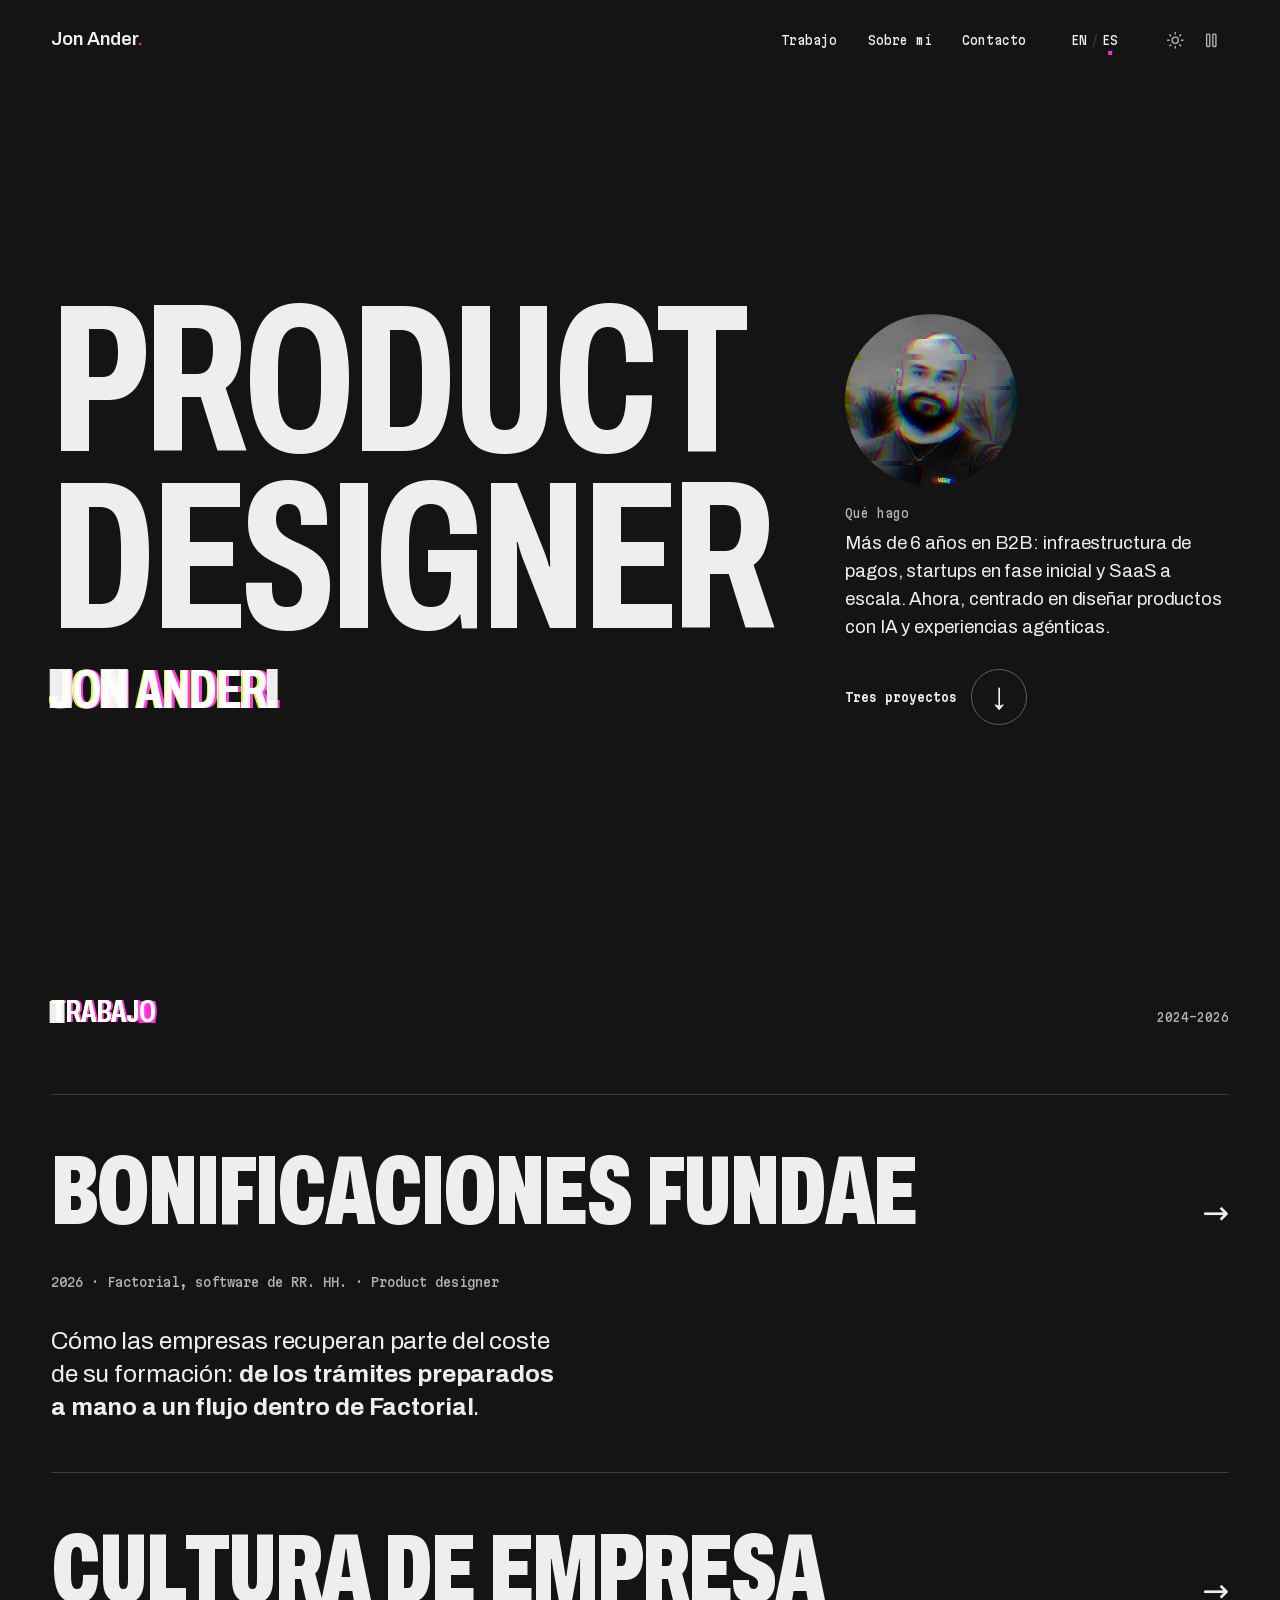
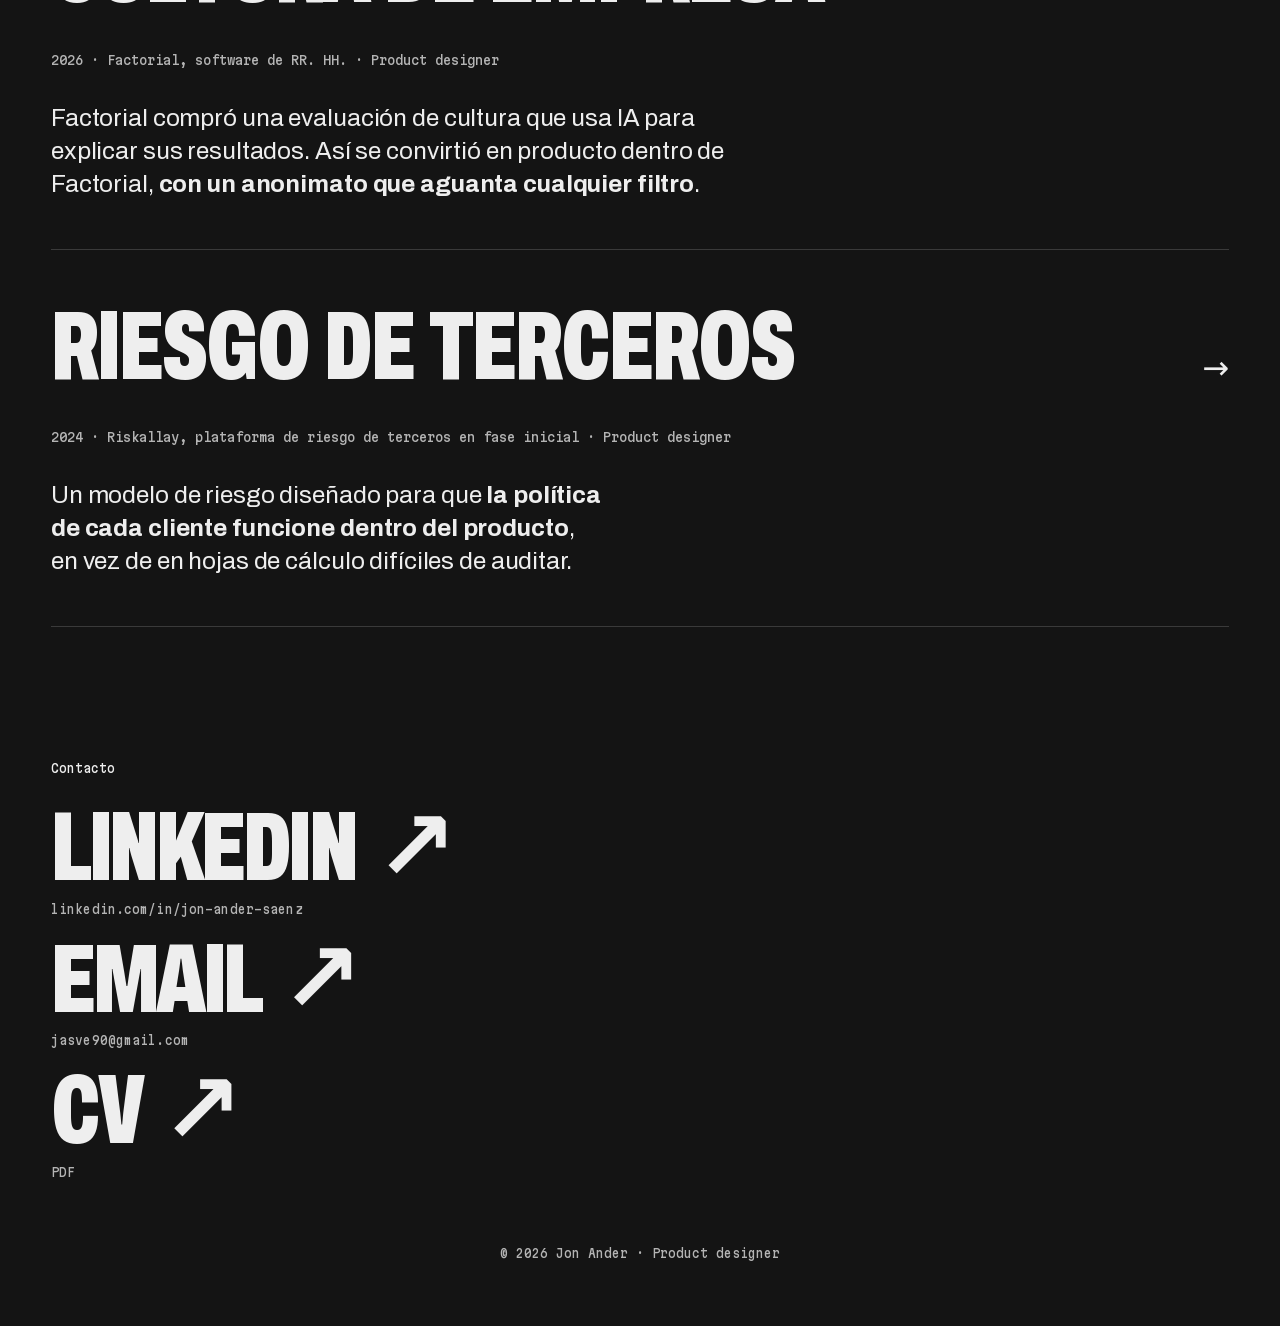
==== commit 8589b1b1: "Menú hamburguesa en móvil, Home dentro del menú, footer centrado" ====
--- a/es/index.html
+++ b/es/index.html
@@ -24,8 +24,8 @@
 <script>try{if(sessionStorage.getItem('arriveB')==='1')document.documentElement.dataset.arrived='blocks'}catch(e){}</script>
 <link rel="preload" href="../fonts/archivo-latin.woff2" as="font" type="font/woff2" crossorigin>
 <link rel="preload" href="../fonts/martian-mono-latin.woff2" as="font" type="font/woff2" crossorigin>
-<link rel="stylesheet" href="../css/site.css?v=202611172006">
-<link rel="stylesheet" href="../css/home.css?v=202611172006">
+<link rel="stylesheet" href="../css/site.css?v=202611172013">
+<link rel="stylesheet" href="../css/home.css?v=202611172013">
 <script type="application/ld+json">{"@context": "https://schema.org", "@graph": [{"@type": "Person", "name": "Jon Ander", "jobTitle": "Product designer", "url": "https://jonanderdesign.github.io/", "sameAs": ["https://www.linkedin.com/in/jon-ander-saenz/"], "address": {"@type": "PostalAddress", "addressLocality": "Madrid", "addressCountry": "ES"}, "worksFor": {"@type": "Organization", "name": "Factorial"}, "knowsAbout": ["Product design", "B2B software", "HR software", "AI products", "Agentic workflows", "Prototyping in code", "Design systems"], "@id": "https://jonanderdesign.github.io/#person"}, {"@type": "WebSite", "url": "https://jonanderdesign.github.io/", "name": "Jon Ander · Product designer", "inLanguage": "es", "author": {"@id": "https://jonanderdesign.github.io/#person"}}]}</script>
 </head>
 <body id="top">
@@ -35,7 +35,7 @@
   <div class="center bar">
     <a class="brand strong" href="#">Jon Ander<span class="dot" aria-hidden="true">.</span></a>
     <div class="tools" id="sitemenu">
-      <nav class="cluster" style="--c:var(--space-s)" aria-label="Principal"><a href="#work" id="nWork"><span class="gl gx" data-text="Trabajo">Trabajo</span></a><a href="about.html" data-nav><span class="gl gx" data-text="Sobre mí">Sobre mí</span></a><a href="#contact" id="nContact"><span class="gl gx" data-text="Contacto">Contacto</span></a></nav>
+      <nav class="cluster" style="--c:var(--space-s)" aria-label="Principal"><a class="nav-home" href="./#top">Inicio</a><a href="#work" id="nWork"><span class="gl gx" data-text="Trabajo">Trabajo</span></a><a href="about.html" data-nav><span class="gl gx" data-text="Sobre mí">Sobre mí</span></a><a href="#contact" id="nContact"><span class="gl gx" data-text="Contacto">Contacto</span></a></nav>
       <div class="lang" role="group" aria-label="Idioma"><a href="../" lang="en" hreflang="en" title="English version">EN</a><span class="sep" aria-hidden="true">/</span><span aria-current="true" lang="es">ES</span></div>
       <div class="cluster" style="--c:var(--space-3xs)">
       <button class="ib" id="themeBtn" type="button"></button>
@@ -124,7 +124,7 @@
     <feDisplacementMap in="SourceGraphic" scale="90" xChannelSelector="R" yChannelSelector="G"/>
   </filter>
 </svg>
-<script src="../js/site.js?v=202611172006"></script>
-<script src="../js/home.js?v=202611172006"></script>
+<script src="../js/site.js?v=202611172013"></script>
+<script src="../js/home.js?v=202611172013"></script>
 </body>
 </html>
--- a/css/site.css
+++ b/css/site.css
@@ -1 +1 @@
-@font-face{font-family: 'Archivo';font-style: normal;font-weight: 300 900;font-stretch: 62% 125%;font-display: swap;src: url('../fonts/archivo-latin-ext.woff2') format('woff2');unicode-range: U+0100-02BA,U+02BD-02C5,U+02C7-02CC,U+02CE-02D7,U+02DD-02FF,U+0304,U+0308,U+0329,U+1D00-1DBF,U+1E00-1E9F,U+1EF2-1EFF,U+2020,U+20A0-20AB,U+20AD-20C4,U+2113,U+2C60-2C7F,U+A720-A7FF}@font-face{font-family: 'Archivo';font-style: normal;font-weight: 300 900;font-stretch: 62% 125%;font-display: swap;src: url('../fonts/archivo-latin.woff2') format('woff2');unicode-range: U+0000-00FF,U+0131,U+0152-0153,U+02BB-02BC,U+02C6,U+02DA,U+02DC,U+0304,U+0308,U+0329,U+2000-206F,U+20AC,U+2122,U+2191,U+2193,U+2212,U+2215,U+FEFF,U+FFFD}@font-face{font-family: 'Martian Mono';font-style: normal;font-weight: 300 700;font-stretch: 75% 112.5%;font-display: swap;src: url('../fonts/martian-mono-latin-ext.woff2') format('woff2');unicode-range: U+0100-02BA,U+02BD-02C5,U+02C7-02CC,U+02CE-02D7,U+02DD-02FF,U+0304,U+0308,U+0329,U+1D00-1DBF,U+1E00-1E9F,U+1EF2-1EFF,U+2020,U+20A0-20AB,U+20AD-20C4,U+2113,U+2C60-2C7F,U+A720-A7FF}@font-face{font-family: 'Martian Mono';font-style: normal;font-weight: 300 700;font-stretch: 75% 112.5%;font-display: swap;src: url('../fonts/martian-mono-latin.woff2') format('woff2');unicode-range: U+0000-00FF,U+0131,U+0152-0153,U+02BB-02BC,U+02C6,U+02DA,U+02DC,U+0304,U+0308,U+0329,U+2000-206F,U+20AC,U+2122,U+2191,U+2193,U+2212,U+2215,U+FEFF,U+FFFD}:root{--step--1:clamp(0.8333rem,0.8142rem + 0.0852vw,0.8908rem);--step-0:clamp(1.0000rem,0.9375rem + 0.2778vw,1.1875rem);--step-1:clamp(1.2000rem,1.0724rem + 0.5673vw,1.5829rem);--step-2:clamp(1.4400rem,1.2166rem + 0.9927vw,2.1101rem);--step-3:clamp(1.7280rem,1.3664rem + 1.6070vw,2.8127rem);--step-4:clamp(2.0736rem,1.5150rem + 2.4826vw,3.7493rem);--step-5:clamp(2.4883rem,1.6518rem + 3.7178vw,4.9979rem);--step-6:clamp(2.9860rem,1.7606rem + 5.4462vw,6.6622rem);--step-8:clamp(4.2998rem,1.7871rem + 11.1675vw,11.8379rem);--space-3xs:clamp(0.2500rem,0.2344rem + 0.0694vw,0.2969rem);--space-2xs:clamp(0.5000rem,0.4688rem + 0.1389vw,0.5938rem);--space-xs:clamp(0.7500rem,0.7031rem + 0.2083vw,0.8906rem);--space-s:clamp(1.0000rem,0.9375rem + 0.2778vw,1.1875rem);--space-m:clamp(1.5000rem,1.4062rem + 0.4167vw,1.7812rem);--space-l:clamp(2.0000rem,1.8750rem + 0.5556vw,2.3750rem);--space-xl:clamp(3.0000rem,2.8125rem + 0.8333vw,3.5625rem);--space-2xl:clamp(4.0000rem,3.7500rem + 1.1111vw,4.7500rem);--space-3xl:clamp(6.0000rem,5.6250rem + 1.6667vw,7.1250rem);--space-xs-s:clamp(0.7500rem,0.6042rem + 0.6481vw,1.1875rem);--space-s-m:clamp(1.0000rem,0.7396rem + 1.1574vw,1.7812rem);--space-s-xl:clamp(1.0000rem,0.1458rem + 3.7963vw,3.5625rem);--space-m-l:clamp(1.5000rem,1.2083rem + 1.2963vw,2.3750rem);--space-l-2xl:clamp(2.0000rem,1.0833rem + 4.0741vw,4.7500rem);--space-xl-2xl:clamp(3.0000rem,2.4167rem + 2.5926vw,4.7500rem);--space-xl-3xl:clamp(3.0000rem,1.6250rem + 6.1111vw,7.1250rem);--photo:clamp(6.5000rem,4.8333rem + 7.4074vw,11.5000rem);--l1:#fcfcfc;--l2:#f9f9f9;--l3:#f0f0f0;--l4:#e8e8e8;--l5:#e0e0e0;--l6:#d9d9d9;--l7:#cecece;--l8:#bbbbbb;--l9:#8d8d8d;--l10:#838383;--l11:#646464;--l12:#202020;--d1:#141414;--d2:#1c1c1c;--d3:#252525;--d4:#2c2c2c;--d5:#313131;--d6:#3a3a3a;--d7:#484848;--d8:#606060;--d9:#6e6e6e;--d10:#7b7b7b;--d11:#b4b4b4;--d12:#eeeeee;--sig-m:#ff2bd6;--sig-a:#b8ff2c;--sig-c:#00e5ff;--bg:var(--d1);--surface:var(--d3);--surface-hover:var(--d4);--line:var(--d6);--control:var(--d8);--muted:var(--d11);--fg:var(--d12);--blend:screen;--i-bg:var(--d1);--i-surface:var(--d3);--i-surface-hover:var(--d4);--i-line:var(--d6);--i-control:var(--d8);--i-muted:var(--d11);--i-fg:var(--d12);--i-blend:screen;--gutter:var(--space-s-xl);--measure:62ch;--page:82.875rem;--plate:var(--d2);--win-r:6px;--win-shadow:0 0 0 1px rgb(0 0 0/.35),0 10px 30px -6px rgb(0 0 0/.55)}:root[data-theme=light]{--plate:var(--l3);--win-shadow:0 0 0 1px rgb(0 0 0/.06),0 10px 30px -8px rgb(0 0 0/.18);--bg:var(--l1);--surface:var(--l3);--surface-hover:var(--l4);--line:var(--l6);--control:var(--l8);--muted:var(--l11);--fg:var(--l12);--blend:multiply;--i-bg:var(--l1);--i-surface:var(--l3);--i-surface-hover:var(--l4);--i-line:var(--l6);--i-control:var(--l8);--i-muted:var(--l11);--i-fg:var(--l12);--i-blend:multiply}.inv{--bg:var(--i-bg);--surface:var(--i-surface);--surface-hover:var(--i-surface-hover);--line:var(--i-line);--control:var(--i-control);--muted:var(--i-muted);--fg:var(--i-fg);--blend:var(--i-blend);background:var(--bg);color:var(--fg)}*,*::before,*::after{box-sizing:border-box}html{-webkit-text-size-adjust:100%;color-scheme:dark}:root[data-theme=light]{color-scheme:light}body{margin:0;background:var(--bg);color:var(--fg);font-family:"Archivo",system-ui,sans-serif;font-stretch:100%;font-weight:400;font-size:var(--step-0);line-height:1.5;-webkit-font-smoothing:antialiased}.page{overflow-x:clip}h1,h2,h3,p,dl,dd{margin:0}a{color:inherit;text-decoration-thickness:1px;text-underline-offset:.18em}a:hover{text-decoration-thickness:2px}:focus-visible{outline:2px solid var(--fg);outline-offset:3px}button{font:inherit;color:inherit}.display{font-stretch:62%;font-weight:850;text-transform:uppercase;letter-spacing:-.035em;word-spacing:.06em;line-height:.84}.t6{font-size:var(--step-6)}.statement{font-size:var(--step-2);line-height:1.2;letter-spacing:-.01em}.lead{font-size:var(--step-1);line-height:1.35;letter-spacing:-.005em}.label{font-size:var(--step--1);line-height:1.35;font-weight:500;color:var(--muted)}.strong{font-weight:600;color:var(--fg)}.center{box-sizing:content-box;max-inline-size:var(--page);margin-inline:auto;padding-inline:var(--gutter)}@property --s{syntax:'*';inherits:false}@property --c{syntax:'*';inherits:false}@property --g{syntax:'*';inherits:false}.stack{display:flex;flex-direction:column;justify-content:flex-start;gap:var(--s,var(--space-s))}.stack>*{margin-block:0}.cluster{display:flex;flex-wrap:wrap;align-items:center;gap:var(--c,var(--space-s))}.sidebar{display:flex;flex-wrap:wrap;gap:var(--g,var(--space-l))}.sidebar>.side{flex-basis:var(--side,16rem);flex-grow:1}.sidebar>.main{flex-basis:0;flex-grow:999;min-inline-size:var(--min,55%)}.top{position:relative;z-index:40;background:var(--bg)}@media (min-width:48rem){.top{position:sticky;top:0}}.top .bar{display:flex;flex-wrap:wrap;justify-content:space-between;align-items:center;gap:var(--space-2xs) var(--space-s);padding-block:var(--space-xs-s)}.top .brand{text-decoration:none}.top .tools{display:flex;align-items:center;flex-wrap:nowrap;gap:var(--space-l)}.top nav a{text-decoration:none;display:inline-flex;align-items:center;min-block-size:2.75rem}.lang{display:inline-flex;align-items:center;font-size:var(--step--1);font-weight:600;letter-spacing:.04em}.lang>span{display:inline-grid;place-items:center;min-block-size:2.75rem;padding-inline:.15em}.lang .sep{color:var(--line);font-weight:400}.lang .soon{color:var(--muted);cursor:default}.top .tools .cluster{flex-wrap:nowrap}.top .tools>div.cluster{gap:0}.ib{all:unset;box-sizing:border-box;cursor:pointer;display:inline-grid;place-items:center;min-inline-size:2.25rem;min-block-size:2.75rem;color:var(--muted);border-radius:999px}.ib:hover{color:var(--fg)}.ib:focus-visible{outline:2px solid var(--fg);outline-offset:2px}.ib svg{inline-size:var(--step-0);block-size:var(--step-0);fill:none;stroke:currentColor;stroke-width:1.75;stroke-linecap:round;stroke-linejoin:round}.photo{display:block;inline-size:var(--photo);aspect-ratio:1;border-radius:50%;background:var(--surface)}.big{text-decoration:none;display:inline-block}.big:hover{text-decoration:underline;text-decoration-thickness:.06em;text-underline-offset:.08em}.gl{position:relative;display:inline-block}.gl.nw{white-space:nowrap}.gl::before,.gl::after{content:attr(data-text);content:attr(data-text) / "";position:absolute;inset:0;opacity:0;pointer-events:none}.sr{position:absolute!important;inline-size:1px;block-size:1px;overflow:hidden;clip:rect(0 0 0 0);white-space:nowrap}.gx .base{position:relative;display:inline-block;transform-origin:50% 50%}.gx .base i{font-style:normal;display:inline-block}.gx .base .wd{display:inline-block;white-space:nowrap}.gx .cp,.gx .il{position:absolute;left:0;right:0;top:0;opacity:0;pointer-events:none;white-space:inherit}.gx .cp::after,.gx .il::after{content:attr(data-t);content:attr(data-t) / ""}.gx .cp{mix-blend-mode:var(--blend)}.gx .cp.m{color:var(--sig-m)}.gx .cp.a{color:var(--sig-a)}.gx .il{-webkit-mask:repeating-linear-gradient(180deg,#000 0 2px,transparent 2px 4px);mask:repeating-linear-gradient(180deg,#000 0 2px,transparent 2px 4px)}.gx .il.b{-webkit-mask:repeating-linear-gradient(180deg,transparent 0 2px,#000 2px 4px);mask:repeating-linear-gradient(180deg,transparent 0 2px,#000 2px 4px)}.gx .streak{position:absolute;left:-6%;right:-14%;height:.035em;min-height:2px;background:currentColor;opacity:0;pointer-events:none;font-style:normal}:root{--accent:#ff2bd6}:root[data-theme=light]{--accent:#c2298a}::selection{background:color-mix(in srgb,var(--accent) 40%,transparent)}.dot{color:var(--accent)}a:hover{text-decoration-color:var(--accent)}.gx .base i[data-dot]{color:var(--accent)}.go i,.back i,.cue .arr i,.contact .big>span:last-child{font-style:normal;transition:color .15s}a:hover .go i,a:focus-visible .go i,.back:hover i,.back:focus-visible i,.cue:hover .arr i,.contact a.big:hover>span:last-child,.contact a.big:focus-visible>span:last-child{color:var(--accent)}.next .nt .base .wd:last-child::after{content:".";color:var(--accent);opacity:0;transition:opacity .2s}.next:hover .nt .base .wd:last-child::after,.next:focus-visible .nt .base .wd:last-child::after{opacity:1}.top nav a,.lang>span{position:relative}.top nav a[aria-current]::after,.top nav a:not([aria-disabled=true]):hover::after,.lang [aria-current]::after{content:"";position:absolute;left:50%;bottom:.45rem;inline-size:.3em;block-size:.3em;background:var(--accent);transform:translateX(-50%)}.gx .base i.fm{color:var(--sig-m)}.gx .base i.fa{color:var(--sig-a)}.gl::before{color:var(--sig-c);mix-blend-mode:var(--blend)}.gl::after{color:var(--sig-m);mix-blend-mode:var(--blend)}.hard::before{opacity:1!important;animation:h1 .12s steps(2) infinite!important}.hard::after{opacity:1!important;animation:h2 .1s steps(2) infinite!important}@keyframes h1{0%{clip-path:inset(10% 0 55% 0);transform:translate(-.09em,0)}50%{clip-path:inset(58% 0 8% 0);transform:translate(.12em,0)}100%{clip-path:inset(30% 0 40% 0);transform:translate(-.06em,0)}}@keyframes h2{0%{clip-path:inset(62% 0 4% 0);transform:translate(.1em,0)}50%{clip-path:inset(4% 0 70% 0);transform:translate(-.13em,0)}100%{clip-path:inset(40% 0 30% 0);transform:translate(.07em,0)}}.fl{position:fixed;z-index:70;width:220px;height:220px;border-radius:50%;pointer-events:none;transform:translate(-50%,-50%) scale(0);filter:url(#goo);will-change:transform}.fl.a{background:var(--sig-c)}.fl.m{background:var(--sig-m)}.slices{position:fixed;inset:0;z-index:75;pointer-events:none;display:flex;flex-direction:column}.slices i{flex:1;display:block;background:var(--i-bg);transform:translateX(-110%);box-shadow:-6px 0 0 var(--sig-c),6px 0 0 var(--sig-m)}.scan{position:fixed;inset:0;z-index:76;pointer-events:none;background:repeating-linear-gradient(0deg,transparent 0 2px,#ffffff10 3px 3px);opacity:0}.flash{position:fixed;inset:0;z-index:77;pointer-events:none;background:#fff;opacity:0;mix-blend-mode:difference}.case{position:fixed;inset:0;z-index:80;overflow-y:auto;display:none}.case.open{display:block}.case dl{--s:var(--space-xs)}.case dt{font-size:var(--step--1);color:var(--muted);font-weight:500}.case dd{font-size:var(--step-0)}.rm .gx .cp,.rm .gx .il,.rm .gx .streak,.rm .gl::before,.rm .gl::after{display:none!important}.rm .fl,.rm .slices,.rm .scan,.rm .flash{display:none!important}@keyframes rip{0%{transform:translateX(-1.2%);box-shadow:8px 0 0 var(--sig-m),-8px 0 0 var(--sig-c);clip-path:polygon(0 0,100% 0,100% 34%,0 34%,0 46%,100% 46%,100% 100%,0 100%)}25%{transform:translateX(1.6%);box-shadow:-6px 0 0 var(--sig-c),6px 0 0 var(--sig-m);clip-path:none}50%{transform:translate(-.5%,.6%);box-shadow:4px 0 0 var(--sig-c);clip-path:polygon(0 0,100% 0,100% 62%,0 62%,0 70%,100% 70%,100% 100%,0 100%)}75%{transform:translateX(.4%);box-shadow:none;clip-path:none}100%{transform:none;box-shadow:none;clip-path:none}}.mb{position:fixed;z-index:2147483645;overflow:hidden;pointer-events:none;background:var(--bg)}.mb-cut{position:fixed;inset:0;z-index:2147483646;background:#000;pointer-events:none}.gx .base i.blk{position:relative;color:transparent}.gx .base i.blk::after{content:"";position:absolute;left:0;right:0;top:calc(50% - .352em);height:.686em;background:var(--bk,var(--fg))}.case-page{min-block-size:100svh}.case-page .top{background:var(--bg)}.chead{padding-block:var(--space-l-2xl) var(--space-l)}.ctitle{font-size:var(--step-8);font-weight:700;letter-spacing:-.02em;line-height:.86}.cstory{max-inline-size:28ch;text-wrap:balance}.facts{display:grid;grid-template-columns:repeat(auto-fit,minmax(min(12rem,100%),1fr));gap:var(--space-s) var(--space-l);border-block:1px solid var(--line);padding-block:var(--space-s)}.facts dt{font-size:var(--step--1);color:var(--muted);font-weight:500}.facts dd{margin:0;font-size:var(--step-0)}.nda{font-size:var(--step--1);color:var(--muted)}.csec{padding-block:var(--space-xl-2xl)}.csec + .csec{padding-block-start:0}.chap{font-size:var(--step-4);font-weight:700;letter-spacing:-.02em;line-height:.9}.ctext{max-inline-size:54ch}.ctext p+p{margin-block-start:var(--space-s)}.dec{border-block-start:1px solid var(--line);padding-block:var(--space-m)}.dec:first-child{border-block-start:0;padding-block-start:0}.dec h3{font-size:var(--step-2);font-weight:600;letter-spacing:-.01em;line-height:1.15}.result{font-size:var(--step-2);line-height:1.25;max-inline-size:34ch;text-wrap:pretty}.next{text-decoration:none;border-block:1px solid var(--line);padding-block:var(--space-m)}.next .nt{font-size:var(--step-6);font-weight:700;letter-spacing:-.02em;line-height:.86}.next .go{font-size:var(--step-0);font-weight:600}.next:hover .go i{transform:translateX(var(--space-3xs))}.next .go i{font-style:normal;display:inline-block;transition:transform .3s cubic-bezier(.2,.8,.2,1)}.contact{padding-block:var(--space-l-2xl) var(--space-l)}.contact .big{text-decoration:none;display:inline-flex;align-items:center;gap:.25em}.foot{display:flex;justify-content:space-between;flex-wrap:wrap;gap:var(--space-xs);padding-block:var(--space-l) var(--space-m)}.top nav a{display:inline-flex;align-items:center;justify-content:center;min-block-size:2.75rem;min-inline-size:2.75rem}.back{align-self:flex-start;display:inline-flex;align-items:center;min-block-size:2.75rem;text-decoration:none}.contact .big{min-block-size:2.75rem}.overview .facts{border-block:1px solid var(--line)}.viz{inline-size:100%}.flow{display:flex;align-items:stretch;gap:var(--space-2xs);list-style:none;padding:0;margin:0}.flow>li{flex:1 1 0;min-inline-size:0;border:1px solid var(--line);background:var(--surface);padding:var(--space-xs) var(--space-s);display:flex;flex-direction:column;gap:var(--space-3xs)}.flow>li b{font-weight:600;font-size:var(--step-0);line-height:1.2}.flow>li span{color:var(--muted);font-size:var(--step--1);line-height:1.35}.flow>li.out{background:transparent;border-style:dashed}.flow>li.key{border-color:var(--accent)}.flow>li.arr{flex:0 0 auto;border:0;background:none;padding:0;justify-content:center;color:var(--muted)}.flow>li.branch{border:0;background:none;padding:0;gap:var(--space-3xs)}.branch>.or{font-style:normal;color:var(--muted);font-size:var(--step--1);align-self:center}.branch>div{border:1px solid var(--line);background:var(--surface);padding:var(--space-xs) var(--space-s);display:flex;flex-direction:column;gap:var(--space-3xs);flex:1}.csec>.main{container-type:inline-size}@container (max-width:36rem){.flow{flex-direction:column;counter-reset:step;gap:var(--space-3xs)}.flow>li.arr{display:none}.flow>li:not(.arr):not(.branch)>b::before{counter-increment:step;content:counter(step) ". ";color:var(--muted)}.flow>li.branch{flex-direction:row;counter-increment:step}.branch>div>b::before{content:counter(step) ". ";color:var(--muted)}}@container (min-width:36.01rem){.flow:has(.branch)>li:not(.branch):not(.arr){align-self:center}}.stats{display:grid;grid-template-columns:repeat(auto-fit,minmax(min(9rem,100%),1fr));gap:var(--space-s) var(--space-l);border-block:1px solid var(--line);padding-block:var(--space-s);margin:0}.stats div{display:flex;flex-direction:column;gap:var(--space-3xs)}.stats dt{order:2;color:var(--muted);font-size:var(--step--1)}.stats dd{order:1;margin:0;font-size:var(--step-4);font-weight:700;letter-spacing:-.02em;line-height:1}.mini{border-collapse:collapse;inline-size:100%;max-inline-size:36rem;font-size:var(--step-0)}.mini th{text-align:start;font-weight:400;padding:var(--space-2xs) var(--space-s) var(--space-2xs) 0;border-block-end:1px solid var(--line)}.mini td{text-align:end;font-weight:600;padding-block:var(--space-2xs);border-block-end:1px solid var(--line);white-space:nowrap}.mini tr.leak th,.mini tr.leak td{font-weight:700;color:var(--fg)}.hero{align-items:start;justify-content:space-between}.facts .wide{grid-column:1/-1}.overview>.main{container-type:inline-size}.facts{grid-template-columns:1fr}@container (min-width:36rem){.facts{grid-template-columns:repeat(3,1fr)}.facts:not(:has(>div:nth-child(4))){grid-template-columns:repeat(2,1fr)}}.facts .wide dd{font-size:var(--step-1);line-height:1.3}@container (max-width:36rem){.thumbs{grid-template-columns:repeat(3,1fr)}.thumbs .main-shot{grid-column:1/-1;grid-row:auto}.thumbs .shot.no{aspect-ratio:4/3}}@container (min-width:44rem){.comp-grid{grid-template-columns:minmax(0,.85fr) minmax(0,1.15fr);grid-template-areas:"plan term" "plan ticket"}.comp .plan{grid-area:plan}.comp .term{grid-area:term}.comp .ticket{grid-area:ticket}}.piece{border:1px solid var(--line);background:var(--surface);padding:var(--space-s);min-inline-size:0;display:flex;flex-direction:column;gap:var(--space-2xs);font-size:max(var(--step--1),.875rem);line-height:1.45}.piece .pk{margin:0;color:var(--muted)}.plan-sec{margin:0;padding-inline-start:1.6em}.plan-sec li::marker{color:var(--muted)}.checks{list-style:none;margin:0;padding:var(--space-2xs) 0 0;border-block-start:1px solid var(--line);display:grid;gap:var(--space-3xs)}.checks li{display:grid;grid-template-columns:1.3em minmax(0,1fr)}.checks i{font-style:normal;color:var(--muted)}.term pre{margin:0;white-space:pre-wrap;overflow-wrap:anywhere;font-family:ui-monospace,SFMono-Regular,Menlo,Consolas,monospace;font-size:1em;line-height:1.5}.term b{font-weight:700;color:var(--fg)}.ticket .tt{margin:0;font-weight:700;color:var(--fg);font-size:var(--step-0);line-height:1.3}.ticket dl{display:grid;grid-template-columns:auto minmax(0,1fr);gap:var(--space-3xs) var(--space-s);margin:0}.ticket dt{color:var(--muted)}.ticket dd{margin:0}.piece .mini{max-inline-size:none}.rounds{list-style:none;margin:0;padding:0;display:grid;gap:var(--space-3xs)}.rounds b{color:var(--fg);font-weight:700;margin-inline-end:.4em}.chat .msg{margin:0;display:grid;grid-template-columns:2.6em minmax(0,1fr);gap:var(--space-2xs)}.chat .msg span{color:var(--muted)}.chat .msg.me{color:var(--fg);font-weight:700}@container (min-width:44rem){.comp-grid.two,.comp-grid.three{grid-template-areas:none}.comp-grid.two{grid-template-columns:minmax(0,.8fr) minmax(0,1.2fr)}}@container (min-width:56rem){.comp-grid.three{grid-template-columns:repeat(3,minmax(0,1fr))}}@container (min-width:44rem) and (max-width:56rem){.comp-grid.three{grid-template-columns:minmax(0,1fr) minmax(0,1fr)}.comp-grid.three .chat{grid-row:span 2}}.timeline{list-style:none;margin:0;padding:0;display:grid;gap:0;max-inline-size:44rem}.timeline li{display:grid;grid-template-columns:minmax(0,12rem) minmax(0,1fr);gap:var(--space-2xs) var(--space-s);padding-block:var(--space-xs);border-block-start:1px solid var(--line)}.timeline b{font-weight:700;color:var(--fg)}.timeline span{color:var(--muted)}@container (max-width:36rem){.timeline li{grid-template-columns:minmax(0,1fr)}}.back{gap:.35em}.timeline{max-inline-size:54ch}a.zoom{display:block;cursor:zoom-in}.timeline span{text-wrap:pretty}@media (hover:none){figure:has(a.zoom) > figcaption::after{content:" Tap an image to enlarge it."}}@container (min-width:44rem){.tabs3{grid-template-columns:repeat(3,minmax(0,1fr))}}:root{--plate-pad:clamp(1rem,.4rem + 2.6vw,2.5rem)}.fig{margin:0;display:grid;gap:var(--space-s);inline-size:100%;min-inline-size:0}.stack>.fig{margin-block-start:var(--space-s)}.fig>figcaption{font-size:1rem;color:var(--muted);line-height:1.5;max-inline-size:60ch}.plate{background:var(--plate);padding:var(--plate-pad);display:grid;place-items:center;min-inline-size:0;container-type:inline-size}.plate img{display:block;inline-size:100%;block-size:auto;border-radius:var(--win-r);box-shadow:var(--win-shadow)}.plate a.zoom{inline-size:100%;border-radius:var(--win-r)}.dec{padding-block-end:var(--space-l)}.plate.board{place-items:stretch;align-content:start;gap:var(--space-m) var(--space-s)}@container (min-width:36rem){.plate.board{grid-template-columns:repeat(2,minmax(0,1fr))}.plate.board .alts{display:contents}}.board .frame{display:grid;gap:var(--space-2xs);min-inline-size:0;align-content:start}.board .fname{margin:0;font-size:var(--step--1);color:var(--muted);line-height:1.35}.board .fname b{color:var(--fg);font-weight:600}.board .alts{display:grid;gap:var(--space-s);grid-template-columns:minmax(0,1fr)}.plate.docs{place-items:stretch;align-items:start;gap:var(--space-s);grid-template-columns:minmax(0,1fr)}@container (min-width:40rem){.plate.docs{grid-template-columns:minmax(0,.85fr) minmax(0,1.15fr);grid-template-areas:"plan term" "plan ticket"}.plate.docs .plan{grid-area:plan;align-self:stretch}.plate.docs .term{grid-area:term}.plate.docs .ticket{grid-area:ticket}}.doc{border-radius:var(--win-r);box-shadow:var(--win-shadow);padding:var(--space-xs) var(--space-s);min-inline-size:0;display:flex;flex-direction:column;gap:var(--space-3xs);font-family:-apple-system,BlinkMacSystemFont,"Segoe UI",Inter,system-ui,sans-serif;font-size:.8125rem;line-height:1.45}.doc.paper{background:#fff;color:#1f2328;--fg:#1f2328;--muted:#59636e;--line:#d8dee4}.doc.termwin{background:#0d1117;color:#c9d1d9;--fg:#f0f6fc;--muted:#8b949e;--line:#30363d}.doc .pk{margin:0 0 var(--space-3xs);color:var(--muted);font-size:.75rem}.doc.termwin .pk{display:flex;align-items:center;gap:.5em}.doc.termwin .pk::before{content:"";inline-size:.55em;block-size:.55em;border-radius:50%;background:#ff5f57;box-shadow:.9em 0 0 #febc2e,1.8em 0 0 #28c840;margin-inline-end:2.2em}.doc.ticket .tt{font-size:.875rem}.plate.docs .plan .checks{margin-block-start:var(--space-2xs)}.zoombox{border:0;padding:0;margin:0;inline-size:100vw;block-size:100dvh;max-inline-size:none;max-block-size:none;background:transparent;color:#fff}.zoombox[open]{display:grid;place-items:center}.zoombox::backdrop{background:rgb(0 0 0/.97)}.zoomscroll{display:grid;place-items:center;max-inline-size:100vw;max-block-size:100dvh}.zoombox img{display:block;max-inline-size:94vw;max-block-size:calc(100dvh - 8rem);inline-size:auto;block-size:auto;object-fit:contain;border-radius:var(--win-r);cursor:zoom-out}.zoombox.pan .zoomscroll{inline-size:100vw;block-size:100dvh;overflow:auto;place-items:start;padding:4.5rem var(--space-s) var(--space-s);overscroll-behavior:contain}.zoombox.pan img{max-inline-size:none;max-block-size:none;cursor:auto}.zoomclose{position:fixed;inset-block-start:var(--space-s);inset-inline-end:var(--space-s);inline-size:2.75rem;block-size:2.75rem;border-radius:50%;border:1px solid rgb(255 255 255/.35);background:rgb(0 0 0/.6);color:#fff;font-size:1.6rem;line-height:1;cursor:pointer;display:grid;place-items:center;padding:0}.zoomclose:hover{background:rgb(255 255 255/.15)}@media (min-width:48rem){.csec.sidebar>.side,.sidebar.overview>.side{flex-grow:0}}.plate.board{column-gap:20px}.doc .tt{margin:0;font-weight:700;color:var(--fg);font-size:.875rem;line-height:1.35}@container (min-width:40rem){.plate.docs.three{grid-template-columns:repeat(2,minmax(0,1fr));grid-template-areas:"canvas chat" "audit chat"}.plate.docs.three .canvas{grid-area:canvas}.plate.docs.three .audit{grid-area:audit}.plate.docs.three .chat{grid-area:chat;align-self:stretch}}.doc.chat .msg{gap:var(--space-3xs)}.piece.before .mini{max-inline-size:none}.main:not(.stack)>.fig{margin-block-start:var(--space-l)}.hero.hero-wide{margin-block-end:var(--space-l)}@container (max-width:40rem){.plate.docs,.plate.docs.three{grid-template-columns:none;grid-template-areas:none;grid-auto-flow:column;grid-auto-columns:88%;overflow-x:auto;scroll-snap-type:x mandatory;scroll-padding-inline:var(--plate-pad);align-items:start;overscroll-behavior-x:contain}.plate.docs>.doc{scroll-snap-align:start}}.dec:last-child{padding-block-end:0}.hero>.main.about-photos{flex:0 1 41rem;min-inline-size:0;margin:0;display:grid;grid-template-columns:repeat(2,minmax(0,1fr));gap:var(--space-s);align-self:start}.about-photos img{display:block;inline-size:100%;block-size:auto;aspect-ratio:4/5;object-fit:cover;border-radius:var(--win-r);box-shadow:var(--win-shadow)}.about-photos img.me{filter:grayscale(1)}@media (max-width:48rem){.hero>.main.about-photos{margin-inline-start:0;flex-basis:100%}}@supports (animation-timeline: view()){@media (prefers-reduced-motion: no-preference){html:not(.rm) .intro .names{animation:hero-out linear both;animation-timeline:view();animation-range:exit 0% exit 90%;transform-origin:left top}html:not(.rm) .intro .bottom{animation:hero-fade linear both;animation-timeline:view();animation-range:exit 10% exit 100%}@keyframes hero-out{to{transform:translateY(-6%) scale(.86);opacity:.35}}@keyframes hero-fade{to{opacity:0}}html:not(.rm) .rows .prow .ptitle{animation:breathe linear both;animation-timeline:view();animation-range:entry 0% exit 100%}@keyframes breathe{0%{font-stretch:62%;letter-spacing:-.02em}45%{font-stretch:74%;letter-spacing:0}55%{font-stretch:74%;letter-spacing:0}100%{font-stretch:62%;letter-spacing:-.02em}}html:not(.rm) .rows .prow::after{animation:rule-fill linear both!important;animation-timeline:view()!important;animation-range:entry 0% entry 100%!important;transform:scaleX(0)}@keyframes rule-fill{from{transform:scaleX(0)}to{transform:none}}html:not(.rm) .chead .fig .plate{animation:settle linear both;animation-timeline:view();animation-range:exit 0% exit 60%;transform-origin:center top}@keyframes settle{to{transform:scale(.96) translateY(-2%);opacity:.6}}html:not(.rm) .csec .fig .plate,html:not(.rm) .csec .fig > img{animation:open-up linear both;animation-timeline:view();animation-range:entry 0% entry 100%;transform-origin:center bottom}@keyframes open-up{from{clip-path:inset(0 0 60% 0);transform:translateY(40px) scale(.94);opacity:.4}to{clip-path:inset(0);transform:none;opacity:1}}html:not(.rm) ol.flow.viz > li{animation:step-in linear both;animation-timeline:view()}html:not(.rm) ol.flow.viz > li:nth-child(1){animation-range:entry 0% entry 35%}html:not(.rm) ol.flow.viz > li:nth-child(2){animation-range:entry 8% entry 43%}html:not(.rm) ol.flow.viz > li:nth-child(3){animation-range:entry 16% entry 51%}html:not(.rm) ol.flow.viz > li:nth-child(4){animation-range:entry 24% entry 59%}html:not(.rm) ol.flow.viz > li:nth-child(5){animation-range:entry 32% entry 67%}html:not(.rm) ol.flow.viz > li:nth-child(6){animation-range:entry 40% entry 75%}html:not(.rm) ol.flow.viz > li:nth-child(7){animation-range:entry 48% entry 83%}html:not(.rm) ol.flow.viz > li:nth-child(8){animation-range:entry 56% entry 91%}html:not(.rm) ol.flow.viz > li:nth-child(9){animation-range:entry 64% entry 99%}@keyframes step-in{from{opacity:0;transform:translateY(10px)}to{opacity:1;transform:none}}html:not(.rm) .csec .stats dd{animation:num-in linear both;animation-timeline:view();animation-range:entry 0% entry 60%}@keyframes num-in{from{opacity:0;transform:translateY(18px)}to{opacity:1;transform:none}}}}@media (min-width:64rem){.csec .side.chap{position:sticky;top:calc(var(--hdr,82px) + 24px);align-self:start}}.csec + .csec::before,.chead + .csec::before{content:"";display:block;inline-size:100%;block-size:.375rem;background:linear-gradient(var(--accent),var(--accent)) 0 0/2.5rem 100% no-repeat;background-origin:content-box;margin-block-end:calc(var(--space-xl-2xl) - var(--space-s))}.chead + .csec{padding-block-start:calc(var(--space-xl-2xl) - var(--space-l))}@media (min-width:48rem){.csec + .csec::before,.chead + .csec::before{background-position-x:calc(var(--side,16rem) + var(--space-l))}}.menu-btn{display:none}.menu-btn svg{inline-size:1.25rem;block-size:1.25rem;fill:none;stroke:currentColor;stroke-width:1.75;stroke-linecap:round}.menu-btn .x{display:none}.top.open .menu-btn svg{display:none}.top.open .menu-btn .x{display:block}@media (max-width:47.99rem){.menu-btn{display:inline-grid;color:var(--fg)}.top .bar{flex-wrap:nowrap;justify-content:space-between}.top .tools nav.cluster{display:none}.top .tools{gap:var(--space-xs)}.top .tools>div.cluster{gap:var(--space-3xs)}.lang [aria-current],.lang .sep{display:none}.top.open .tools nav.cluster{display:flex;flex-direction:column;align-items:flex-start;gap:var(--space-s);position:absolute;inset-inline:0;top:100%;z-index:40;background:var(--bg);border-block-start:1px solid var(--line);border-block-end:1px solid var(--line);padding:var(--space-s) var(--gutter) var(--space-m)}.top{position:relative}.top .bar{align-items:center}.top .tools{align-items:center}.top.open .tools nav a{font-size:var(--step-1);min-block-size:2.75rem;padding-inline:0;inline-size:100%}.top.open .tools nav a[aria-current]::after{left:0;transform:none;bottom:.6rem}}:root{--mono:"Martian Mono",ui-monospace,"SF Mono",Menlo,monospace}.top nav a,.lang,.intro .label,.work-head .label,.pmeta,.contact>.label,.foot,.cue-t,.addr{font-family:var(--mono);font-stretch:87.5%;font-weight:450;letter-spacing:0;text-transform:none}.top nav a,.lang{font-size:.75rem}.top nav a{display:inline-flex;align-items:center;justify-content:center;min-block-size:2.75rem;min-inline-size:2.75rem}.top nav a{padding:2px 6px}.top nav a[aria-current]{background:#eee;color:var(--bg,#111)}.top nav a[aria-current] .gx{color:inherit}@media (min-width:48rem){.top nav a{min-inline-size:0;justify-content:normal}}.lang>a{display:inline-grid;place-items:center;min-block-size:2.75rem;padding-inline:.15em;text-decoration:none}.foot a{display:inline-flex;align-items:center;min-block-size:2.75rem;padding-inline:.25em}.foot{justify-content:center;text-align:center}.foot>span{flex:0 1 auto}.cutx .base{clip-path:none!important;transform:none!important;text-shadow:none!important}.cutx .ct{display:none!important}.about-intro .statement.cstory{font-size:25px;line-height:1.4;max-inline-size:60ch;letter-spacing:-.005em}+@font-face{font-family: 'Archivo';font-style: normal;font-weight: 300 900;font-stretch: 62% 125%;font-display: swap;src: url('../fonts/archivo-latin-ext.woff2') format('woff2');unicode-range: U+0100-02BA,U+02BD-02C5,U+02C7-02CC,U+02CE-02D7,U+02DD-02FF,U+0304,U+0308,U+0329,U+1D00-1DBF,U+1E00-1E9F,U+1EF2-1EFF,U+2020,U+20A0-20AB,U+20AD-20C4,U+2113,U+2C60-2C7F,U+A720-A7FF}@font-face{font-family: 'Archivo';font-style: normal;font-weight: 300 900;font-stretch: 62% 125%;font-display: swap;src: url('../fonts/archivo-latin.woff2') format('woff2');unicode-range: U+0000-00FF,U+0131,U+0152-0153,U+02BB-02BC,U+02C6,U+02DA,U+02DC,U+0304,U+0308,U+0329,U+2000-206F,U+20AC,U+2122,U+2191,U+2193,U+2212,U+2215,U+FEFF,U+FFFD}@font-face{font-family: 'Martian Mono';font-style: normal;font-weight: 300 700;font-stretch: 75% 112.5%;font-display: swap;src: url('../fonts/martian-mono-latin-ext.woff2') format('woff2');unicode-range: U+0100-02BA,U+02BD-02C5,U+02C7-02CC,U+02CE-02D7,U+02DD-02FF,U+0304,U+0308,U+0329,U+1D00-1DBF,U+1E00-1E9F,U+1EF2-1EFF,U+2020,U+20A0-20AB,U+20AD-20C4,U+2113,U+2C60-2C7F,U+A720-A7FF}@font-face{font-family: 'Martian Mono';font-style: normal;font-weight: 300 700;font-stretch: 75% 112.5%;font-display: swap;src: url('../fonts/martian-mono-latin.woff2') format('woff2');unicode-range: U+0000-00FF,U+0131,U+0152-0153,U+02BB-02BC,U+02C6,U+02DA,U+02DC,U+0304,U+0308,U+0329,U+2000-206F,U+20AC,U+2122,U+2191,U+2193,U+2212,U+2215,U+FEFF,U+FFFD}:root{--step--1:clamp(0.8333rem,0.8142rem + 0.0852vw,0.8908rem);--step-0:clamp(1.0000rem,0.9375rem + 0.2778vw,1.1875rem);--step-1:clamp(1.2000rem,1.0724rem + 0.5673vw,1.5829rem);--step-2:clamp(1.4400rem,1.2166rem + 0.9927vw,2.1101rem);--step-3:clamp(1.7280rem,1.3664rem + 1.6070vw,2.8127rem);--step-4:clamp(2.0736rem,1.5150rem + 2.4826vw,3.7493rem);--step-5:clamp(2.4883rem,1.6518rem + 3.7178vw,4.9979rem);--step-6:clamp(2.9860rem,1.7606rem + 5.4462vw,6.6622rem);--step-8:clamp(4.2998rem,1.7871rem + 11.1675vw,11.8379rem);--space-3xs:clamp(0.2500rem,0.2344rem + 0.0694vw,0.2969rem);--space-2xs:clamp(0.5000rem,0.4688rem + 0.1389vw,0.5938rem);--space-xs:clamp(0.7500rem,0.7031rem + 0.2083vw,0.8906rem);--space-s:clamp(1.0000rem,0.9375rem + 0.2778vw,1.1875rem);--space-m:clamp(1.5000rem,1.4062rem + 0.4167vw,1.7812rem);--space-l:clamp(2.0000rem,1.8750rem + 0.5556vw,2.3750rem);--space-xl:clamp(3.0000rem,2.8125rem + 0.8333vw,3.5625rem);--space-2xl:clamp(4.0000rem,3.7500rem + 1.1111vw,4.7500rem);--space-3xl:clamp(6.0000rem,5.6250rem + 1.6667vw,7.1250rem);--space-xs-s:clamp(0.7500rem,0.6042rem + 0.6481vw,1.1875rem);--space-s-m:clamp(1.0000rem,0.7396rem + 1.1574vw,1.7812rem);--space-s-xl:clamp(1.0000rem,0.1458rem + 3.7963vw,3.5625rem);--space-m-l:clamp(1.5000rem,1.2083rem + 1.2963vw,2.3750rem);--space-l-2xl:clamp(2.0000rem,1.0833rem + 4.0741vw,4.7500rem);--space-xl-2xl:clamp(3.0000rem,2.4167rem + 2.5926vw,4.7500rem);--space-xl-3xl:clamp(3.0000rem,1.6250rem + 6.1111vw,7.1250rem);--photo:clamp(6.5000rem,4.8333rem + 7.4074vw,11.5000rem);--l1:#fcfcfc;--l2:#f9f9f9;--l3:#f0f0f0;--l4:#e8e8e8;--l5:#e0e0e0;--l6:#d9d9d9;--l7:#cecece;--l8:#bbbbbb;--l9:#8d8d8d;--l10:#838383;--l11:#646464;--l12:#202020;--d1:#141414;--d2:#1c1c1c;--d3:#252525;--d4:#2c2c2c;--d5:#313131;--d6:#3a3a3a;--d7:#484848;--d8:#606060;--d9:#6e6e6e;--d10:#7b7b7b;--d11:#b4b4b4;--d12:#eeeeee;--sig-m:#ff2bd6;--sig-a:#b8ff2c;--sig-c:#00e5ff;--bg:var(--d1);--surface:var(--d3);--surface-hover:var(--d4);--line:var(--d6);--control:var(--d8);--muted:var(--d11);--fg:var(--d12);--blend:screen;--i-bg:var(--d1);--i-surface:var(--d3);--i-surface-hover:var(--d4);--i-line:var(--d6);--i-control:var(--d8);--i-muted:var(--d11);--i-fg:var(--d12);--i-blend:screen;--gutter:var(--space-s-xl);--measure:62ch;--page:82.875rem;--plate:var(--d2);--win-r:6px;--win-shadow:0 0 0 1px rgb(0 0 0/.35),0 10px 30px -6px rgb(0 0 0/.55)}:root[data-theme=light]{--plate:var(--l3);--win-shadow:0 0 0 1px rgb(0 0 0/.06),0 10px 30px -8px rgb(0 0 0/.18);--bg:var(--l1);--surface:var(--l3);--surface-hover:var(--l4);--line:var(--l6);--control:var(--l8);--muted:var(--l11);--fg:var(--l12);--blend:multiply;--i-bg:var(--l1);--i-surface:var(--l3);--i-surface-hover:var(--l4);--i-line:var(--l6);--i-control:var(--l8);--i-muted:var(--l11);--i-fg:var(--l12);--i-blend:multiply}.inv{--bg:var(--i-bg);--surface:var(--i-surface);--surface-hover:var(--i-surface-hover);--line:var(--i-line);--control:var(--i-control);--muted:var(--i-muted);--fg:var(--i-fg);--blend:var(--i-blend);background:var(--bg);color:var(--fg)}*,*::before,*::after{box-sizing:border-box}html{-webkit-text-size-adjust:100%;color-scheme:dark}:root[data-theme=light]{color-scheme:light}body{margin:0;background:var(--bg);color:var(--fg);font-family:"Archivo",system-ui,sans-serif;font-stretch:100%;font-weight:400;font-size:var(--step-0);line-height:1.5;-webkit-font-smoothing:antialiased}.page{overflow-x:clip}h1,h2,h3,p,dl,dd{margin:0}a{color:inherit;text-decoration-thickness:1px;text-underline-offset:.18em}a:hover{text-decoration-thickness:2px}:focus-visible{outline:2px solid var(--fg);outline-offset:3px}button{font:inherit;color:inherit}.display{font-stretch:62%;font-weight:850;text-transform:uppercase;letter-spacing:-.035em;word-spacing:.06em;line-height:.84}.t6{font-size:var(--step-6)}.statement{font-size:var(--step-2);line-height:1.2;letter-spacing:-.01em}.lead{font-size:var(--step-1);line-height:1.35;letter-spacing:-.005em}.label{font-size:var(--step--1);line-height:1.35;font-weight:500;color:var(--muted)}.strong{font-weight:600;color:var(--fg)}.center{box-sizing:content-box;max-inline-size:var(--page);margin-inline:auto;padding-inline:var(--gutter)}@property --s{syntax:'*';inherits:false}@property --c{syntax:'*';inherits:false}@property --g{syntax:'*';inherits:false}.stack{display:flex;flex-direction:column;justify-content:flex-start;gap:var(--s,var(--space-s))}.stack>*{margin-block:0}.cluster{display:flex;flex-wrap:wrap;align-items:center;gap:var(--c,var(--space-s))}.sidebar{display:flex;flex-wrap:wrap;gap:var(--g,var(--space-l))}.sidebar>.side{flex-basis:var(--side,16rem);flex-grow:1}.sidebar>.main{flex-basis:0;flex-grow:999;min-inline-size:var(--min,55%)}.top{position:relative;z-index:40;background:var(--bg)}@media (min-width:48rem){.top{position:sticky;top:0}}.top .bar{display:flex;flex-wrap:wrap;justify-content:space-between;align-items:center;gap:var(--space-2xs) var(--space-s);padding-block:var(--space-xs-s)}.top .brand{text-decoration:none}.top .tools{display:flex;align-items:center;flex-wrap:nowrap;gap:var(--space-l)}.top nav a{text-decoration:none;display:inline-flex;align-items:center;min-block-size:2.75rem}.lang{display:inline-flex;align-items:center;font-size:var(--step--1);font-weight:600;letter-spacing:.04em}.lang>span{display:inline-grid;place-items:center;min-block-size:2.75rem;padding-inline:.15em}.lang .sep{color:var(--line);font-weight:400}.lang .soon{color:var(--muted);cursor:default}.top .tools .cluster{flex-wrap:nowrap}.top .tools>div.cluster{gap:0}.ib{all:unset;box-sizing:border-box;cursor:pointer;display:inline-grid;place-items:center;min-inline-size:2.25rem;min-block-size:2.75rem;color:var(--muted);border-radius:999px}.ib:hover{color:var(--fg)}.ib:focus-visible{outline:2px solid var(--fg);outline-offset:2px}.ib svg{inline-size:var(--step-0);block-size:var(--step-0);fill:none;stroke:currentColor;stroke-width:1.75;stroke-linecap:round;stroke-linejoin:round}.photo{display:block;inline-size:var(--photo);aspect-ratio:1;border-radius:50%;background:var(--surface)}.big{text-decoration:none;display:inline-block}.big:hover{text-decoration:underline;text-decoration-thickness:.06em;text-underline-offset:.08em}.gl{position:relative;display:inline-block}.gl.nw{white-space:nowrap}.gl::before,.gl::after{content:attr(data-text);content:attr(data-text) / "";position:absolute;inset:0;opacity:0;pointer-events:none}.sr{position:absolute!important;inline-size:1px;block-size:1px;overflow:hidden;clip:rect(0 0 0 0);white-space:nowrap}.gx .base{position:relative;display:inline-block;transform-origin:50% 50%}.gx .base i{font-style:normal;display:inline-block}.gx .base .wd{display:inline-block;white-space:nowrap}.gx .cp,.gx .il{position:absolute;left:0;right:0;top:0;opacity:0;pointer-events:none;white-space:inherit}.gx .cp::after,.gx .il::after{content:attr(data-t);content:attr(data-t) / ""}.gx .cp{mix-blend-mode:var(--blend)}.gx .cp.m{color:var(--sig-m)}.gx .cp.a{color:var(--sig-a)}.gx .il{-webkit-mask:repeating-linear-gradient(180deg,#000 0 2px,transparent 2px 4px);mask:repeating-linear-gradient(180deg,#000 0 2px,transparent 2px 4px)}.gx .il.b{-webkit-mask:repeating-linear-gradient(180deg,transparent 0 2px,#000 2px 4px);mask:repeating-linear-gradient(180deg,transparent 0 2px,#000 2px 4px)}.gx .streak{position:absolute;left:-6%;right:-14%;height:.035em;min-height:2px;background:currentColor;opacity:0;pointer-events:none;font-style:normal}:root{--accent:#ff2bd6}:root[data-theme=light]{--accent:#c2298a}::selection{background:color-mix(in srgb,var(--accent) 40%,transparent)}.dot{color:var(--accent)}a:hover{text-decoration-color:var(--accent)}.gx .base i[data-dot]{color:var(--accent)}.go i,.back i,.cue .arr i,.contact .big>span:last-child{font-style:normal;transition:color .15s}a:hover .go i,a:focus-visible .go i,.back:hover i,.back:focus-visible i,.cue:hover .arr i,.contact a.big:hover>span:last-child,.contact a.big:focus-visible>span:last-child{color:var(--accent)}.next .nt .base .wd:last-child::after{content:".";color:var(--accent);opacity:0;transition:opacity .2s}.next:hover .nt .base .wd:last-child::after,.next:focus-visible .nt .base .wd:last-child::after{opacity:1}.top nav a,.lang>span{position:relative}.top nav a[aria-current]::after,.top nav a:not([aria-disabled=true]):hover::after,.lang [aria-current]::after{content:"";position:absolute;left:50%;bottom:.45rem;inline-size:.3em;block-size:.3em;background:var(--accent);transform:translateX(-50%)}.gx .base i.fm{color:var(--sig-m)}.gx .base i.fa{color:var(--sig-a)}.gl::before{color:var(--sig-c);mix-blend-mode:var(--blend)}.gl::after{color:var(--sig-m);mix-blend-mode:var(--blend)}.hard::before{opacity:1!important;animation:h1 .12s steps(2) infinite!important}.hard::after{opacity:1!important;animation:h2 .1s steps(2) infinite!important}@keyframes h1{0%{clip-path:inset(10% 0 55% 0);transform:translate(-.09em,0)}50%{clip-path:inset(58% 0 8% 0);transform:translate(.12em,0)}100%{clip-path:inset(30% 0 40% 0);transform:translate(-.06em,0)}}@keyframes h2{0%{clip-path:inset(62% 0 4% 0);transform:translate(.1em,0)}50%{clip-path:inset(4% 0 70% 0);transform:translate(-.13em,0)}100%{clip-path:inset(40% 0 30% 0);transform:translate(.07em,0)}}.fl{position:fixed;z-index:70;width:220px;height:220px;border-radius:50%;pointer-events:none;transform:translate(-50%,-50%) scale(0);filter:url(#goo);will-change:transform}.fl.a{background:var(--sig-c)}.fl.m{background:var(--sig-m)}.slices{position:fixed;inset:0;z-index:75;pointer-events:none;display:flex;flex-direction:column}.slices i{flex:1;display:block;background:var(--i-bg);transform:translateX(-110%);box-shadow:-6px 0 0 var(--sig-c),6px 0 0 var(--sig-m)}.scan{position:fixed;inset:0;z-index:76;pointer-events:none;background:repeating-linear-gradient(0deg,transparent 0 2px,#ffffff10 3px 3px);opacity:0}.flash{position:fixed;inset:0;z-index:77;pointer-events:none;background:#fff;opacity:0;mix-blend-mode:difference}.case{position:fixed;inset:0;z-index:80;overflow-y:auto;display:none}.case.open{display:block}.case dl{--s:var(--space-xs)}.case dt{font-size:var(--step--1);color:var(--muted);font-weight:500}.case dd{font-size:var(--step-0)}.rm .gx .cp,.rm .gx .il,.rm .gx .streak,.rm .gl::before,.rm .gl::after{display:none!important}.rm .fl,.rm .slices,.rm .scan,.rm .flash{display:none!important}@keyframes rip{0%{transform:translateX(-1.2%);box-shadow:8px 0 0 var(--sig-m),-8px 0 0 var(--sig-c);clip-path:polygon(0 0,100% 0,100% 34%,0 34%,0 46%,100% 46%,100% 100%,0 100%)}25%{transform:translateX(1.6%);box-shadow:-6px 0 0 var(--sig-c),6px 0 0 var(--sig-m);clip-path:none}50%{transform:translate(-.5%,.6%);box-shadow:4px 0 0 var(--sig-c);clip-path:polygon(0 0,100% 0,100% 62%,0 62%,0 70%,100% 70%,100% 100%,0 100%)}75%{transform:translateX(.4%);box-shadow:none;clip-path:none}100%{transform:none;box-shadow:none;clip-path:none}}.mb{position:fixed;z-index:2147483645;overflow:hidden;pointer-events:none;background:var(--bg)}.mb-cut{position:fixed;inset:0;z-index:2147483646;background:#000;pointer-events:none}.gx .base i.blk{position:relative;color:transparent}.gx .base i.blk::after{content:"";position:absolute;left:0;right:0;top:calc(50% - .352em);height:.686em;background:var(--bk,var(--fg))}.case-page{min-block-size:100svh}.case-page .top{background:var(--bg)}.chead{padding-block:var(--space-l-2xl) var(--space-l)}.ctitle{font-size:var(--step-8);font-weight:700;letter-spacing:-.02em;line-height:.86}.cstory{max-inline-size:28ch;text-wrap:balance}.facts{display:grid;grid-template-columns:repeat(auto-fit,minmax(min(12rem,100%),1fr));gap:var(--space-s) var(--space-l);border-block:1px solid var(--line);padding-block:var(--space-s)}.facts dt{font-size:var(--step--1);color:var(--muted);font-weight:500}.facts dd{margin:0;font-size:var(--step-0)}.nda{font-size:var(--step--1);color:var(--muted)}.csec{padding-block:var(--space-xl-2xl)}.csec + .csec{padding-block-start:0}.chap{font-size:var(--step-4);font-weight:700;letter-spacing:-.02em;line-height:.9}.ctext{max-inline-size:54ch}.ctext p+p{margin-block-start:var(--space-s)}.dec{border-block-start:1px solid var(--line);padding-block:var(--space-m)}.dec:first-child{border-block-start:0;padding-block-start:0}.dec h3{font-size:var(--step-2);font-weight:600;letter-spacing:-.01em;line-height:1.15}.result{font-size:var(--step-2);line-height:1.25;max-inline-size:34ch;text-wrap:pretty}.next{text-decoration:none;border-block:1px solid var(--line);padding-block:var(--space-m)}.next .nt{font-size:var(--step-6);font-weight:700;letter-spacing:-.02em;line-height:.86}.next .go{font-size:var(--step-0);font-weight:600}.next:hover .go i{transform:translateX(var(--space-3xs))}.next .go i{font-style:normal;display:inline-block;transition:transform .3s cubic-bezier(.2,.8,.2,1)}.contact{padding-block:var(--space-l-2xl) var(--space-l)}.contact .big{text-decoration:none;display:inline-flex;align-items:center;gap:.25em}.foot{display:flex;justify-content:center;text-align:center;flex-wrap:wrap;gap:var(--space-xs);padding-block:var(--space-l) var(--space-m)}.top nav a{display:inline-flex;align-items:center;justify-content:center;min-block-size:2.75rem;min-inline-size:2.75rem}.back{align-self:flex-start;display:inline-flex;align-items:center;min-block-size:2.75rem;text-decoration:none}.contact .big{min-block-size:2.75rem}.overview .facts{border-block:1px solid var(--line)}.viz{inline-size:100%}.flow{display:flex;align-items:stretch;gap:var(--space-2xs);list-style:none;padding:0;margin:0}.flow>li{flex:1 1 0;min-inline-size:0;border:1px solid var(--line);background:var(--surface);padding:var(--space-xs) var(--space-s);display:flex;flex-direction:column;gap:var(--space-3xs)}.flow>li b{font-weight:600;font-size:var(--step-0);line-height:1.2}.flow>li span{color:var(--muted);font-size:var(--step--1);line-height:1.35}.flow>li.out{background:transparent;border-style:dashed}.flow>li.key{border-color:var(--accent)}.flow>li.arr{flex:0 0 auto;border:0;background:none;padding:0;justify-content:center;color:var(--muted)}.flow>li.branch{border:0;background:none;padding:0;gap:var(--space-3xs)}.branch>.or{font-style:normal;color:var(--muted);font-size:var(--step--1);align-self:center}.branch>div{border:1px solid var(--line);background:var(--surface);padding:var(--space-xs) var(--space-s);display:flex;flex-direction:column;gap:var(--space-3xs);flex:1}.csec>.main{container-type:inline-size}@container (max-width:36rem){.flow{flex-direction:column;counter-reset:step;gap:var(--space-3xs)}.flow>li.arr{display:none}.flow>li:not(.arr):not(.branch)>b::before{counter-increment:step;content:counter(step) ". ";color:var(--muted)}.flow>li.branch{flex-direction:row;counter-increment:step}.branch>div>b::before{content:counter(step) ". ";color:var(--muted)}}@container (min-width:36.01rem){.flow:has(.branch)>li:not(.branch):not(.arr){align-self:center}}.stats{display:grid;grid-template-columns:repeat(auto-fit,minmax(min(9rem,100%),1fr));gap:var(--space-s) var(--space-l);border-block:1px solid var(--line);padding-block:var(--space-s);margin:0}.stats div{display:flex;flex-direction:column;gap:var(--space-3xs)}.stats dt{order:2;color:var(--muted);font-size:var(--step--1)}.stats dd{order:1;margin:0;font-size:var(--step-4);font-weight:700;letter-spacing:-.02em;line-height:1}.mini{border-collapse:collapse;inline-size:100%;max-inline-size:36rem;font-size:var(--step-0)}.mini th{text-align:start;font-weight:400;padding:var(--space-2xs) var(--space-s) var(--space-2xs) 0;border-block-end:1px solid var(--line)}.mini td{text-align:end;font-weight:600;padding-block:var(--space-2xs);border-block-end:1px solid var(--line);white-space:nowrap}.mini tr.leak th,.mini tr.leak td{font-weight:700;color:var(--fg)}.hero{align-items:start;justify-content:space-between}.facts .wide{grid-column:1/-1}.overview>.main{container-type:inline-size}.facts{grid-template-columns:1fr}@container (min-width:36rem){.facts{grid-template-columns:repeat(3,1fr)}.facts:not(:has(>div:nth-child(4))){grid-template-columns:repeat(2,1fr)}}.facts .wide dd{font-size:var(--step-1);line-height:1.3}@container (max-width:36rem){.thumbs{grid-template-columns:repeat(3,1fr)}.thumbs .main-shot{grid-column:1/-1;grid-row:auto}.thumbs .shot.no{aspect-ratio:4/3}}@container (min-width:44rem){.comp-grid{grid-template-columns:minmax(0,.85fr) minmax(0,1.15fr);grid-template-areas:"plan term" "plan ticket"}.comp .plan{grid-area:plan}.comp .term{grid-area:term}.comp .ticket{grid-area:ticket}}.piece{border:1px solid var(--line);background:var(--surface);padding:var(--space-s);min-inline-size:0;display:flex;flex-direction:column;gap:var(--space-2xs);font-size:max(var(--step--1),.875rem);line-height:1.45}.piece .pk{margin:0;color:var(--muted)}.plan-sec{margin:0;padding-inline-start:1.6em}.plan-sec li::marker{color:var(--muted)}.checks{list-style:none;margin:0;padding:var(--space-2xs) 0 0;border-block-start:1px solid var(--line);display:grid;gap:var(--space-3xs)}.checks li{display:grid;grid-template-columns:1.3em minmax(0,1fr)}.checks i{font-style:normal;color:var(--muted)}.term pre{margin:0;white-space:pre-wrap;overflow-wrap:anywhere;font-family:ui-monospace,SFMono-Regular,Menlo,Consolas,monospace;font-size:1em;line-height:1.5}.term b{font-weight:700;color:var(--fg)}.ticket .tt{margin:0;font-weight:700;color:var(--fg);font-size:var(--step-0);line-height:1.3}.ticket dl{display:grid;grid-template-columns:auto minmax(0,1fr);gap:var(--space-3xs) var(--space-s);margin:0}.ticket dt{color:var(--muted)}.ticket dd{margin:0}.piece .mini{max-inline-size:none}.rounds{list-style:none;margin:0;padding:0;display:grid;gap:var(--space-3xs)}.rounds b{color:var(--fg);font-weight:700;margin-inline-end:.4em}.chat .msg{margin:0;display:grid;grid-template-columns:2.6em minmax(0,1fr);gap:var(--space-2xs)}.chat .msg span{color:var(--muted)}.chat .msg.me{color:var(--fg);font-weight:700}@container (min-width:44rem){.comp-grid.two,.comp-grid.three{grid-template-areas:none}.comp-grid.two{grid-template-columns:minmax(0,.8fr) minmax(0,1.2fr)}}@container (min-width:56rem){.comp-grid.three{grid-template-columns:repeat(3,minmax(0,1fr))}}@container (min-width:44rem) and (max-width:56rem){.comp-grid.three{grid-template-columns:minmax(0,1fr) minmax(0,1fr)}.comp-grid.three .chat{grid-row:span 2}}.timeline{list-style:none;margin:0;padding:0;display:grid;gap:0;max-inline-size:44rem}.timeline li{display:grid;grid-template-columns:minmax(0,12rem) minmax(0,1fr);gap:var(--space-2xs) var(--space-s);padding-block:var(--space-xs);border-block-start:1px solid var(--line)}.timeline b{font-weight:700;color:var(--fg)}.timeline span{color:var(--muted)}@container (max-width:36rem){.timeline li{grid-template-columns:minmax(0,1fr)}}.back{gap:.35em}.timeline{max-inline-size:54ch}a.zoom{display:block;cursor:zoom-in}.timeline span{text-wrap:pretty}@media (hover:none){figure:has(a.zoom) > figcaption::after{content:" Tap an image to enlarge it."}}@container (min-width:44rem){.tabs3{grid-template-columns:repeat(3,minmax(0,1fr))}}:root{--plate-pad:clamp(1rem,.4rem + 2.6vw,2.5rem)}.fig{margin:0;display:grid;gap:var(--space-s);inline-size:100%;min-inline-size:0}.stack>.fig{margin-block-start:var(--space-s)}.fig>figcaption{font-size:1rem;color:var(--muted);line-height:1.5;max-inline-size:60ch}.plate{background:var(--plate);padding:var(--plate-pad);display:grid;place-items:center;min-inline-size:0;container-type:inline-size}.plate img{display:block;inline-size:100%;block-size:auto;border-radius:var(--win-r);box-shadow:var(--win-shadow)}.plate a.zoom{inline-size:100%;border-radius:var(--win-r)}.dec{padding-block-end:var(--space-l)}.plate.board{place-items:stretch;align-content:start;gap:var(--space-m) var(--space-s)}@container (min-width:36rem){.plate.board{grid-template-columns:repeat(2,minmax(0,1fr))}.plate.board .alts{display:contents}}.board .frame{display:grid;gap:var(--space-2xs);min-inline-size:0;align-content:start}.board .fname{margin:0;font-size:var(--step--1);color:var(--muted);line-height:1.35}.board .fname b{color:var(--fg);font-weight:600}.board .alts{display:grid;gap:var(--space-s);grid-template-columns:minmax(0,1fr)}.plate.docs{place-items:stretch;align-items:start;gap:var(--space-s);grid-template-columns:minmax(0,1fr)}@container (min-width:40rem){.plate.docs{grid-template-columns:minmax(0,.85fr) minmax(0,1.15fr);grid-template-areas:"plan term" "plan ticket"}.plate.docs .plan{grid-area:plan;align-self:stretch}.plate.docs .term{grid-area:term}.plate.docs .ticket{grid-area:ticket}}.doc{border-radius:var(--win-r);box-shadow:var(--win-shadow);padding:var(--space-xs) var(--space-s);min-inline-size:0;display:flex;flex-direction:column;gap:var(--space-3xs);font-family:-apple-system,BlinkMacSystemFont,"Segoe UI",Inter,system-ui,sans-serif;font-size:.8125rem;line-height:1.45}.doc.paper{background:#fff;color:#1f2328;--fg:#1f2328;--muted:#59636e;--line:#d8dee4}.doc.termwin{background:#0d1117;color:#c9d1d9;--fg:#f0f6fc;--muted:#8b949e;--line:#30363d}.doc .pk{margin:0 0 var(--space-3xs);color:var(--muted);font-size:.75rem}.doc.termwin .pk{display:flex;align-items:center;gap:.5em}.doc.termwin .pk::before{content:"";inline-size:.55em;block-size:.55em;border-radius:50%;background:#ff5f57;box-shadow:.9em 0 0 #febc2e,1.8em 0 0 #28c840;margin-inline-end:2.2em}.doc.ticket .tt{font-size:.875rem}.plate.docs .plan .checks{margin-block-start:var(--space-2xs)}.zoombox{border:0;padding:0;margin:0;inline-size:100vw;block-size:100dvh;max-inline-size:none;max-block-size:none;background:transparent;color:#fff}.zoombox[open]{display:grid;place-items:center}.zoombox::backdrop{background:rgb(0 0 0/.97)}.zoomscroll{display:grid;place-items:center;max-inline-size:100vw;max-block-size:100dvh}.zoombox img{display:block;max-inline-size:94vw;max-block-size:calc(100dvh - 8rem);inline-size:auto;block-size:auto;object-fit:contain;border-radius:var(--win-r);cursor:zoom-out}.zoombox.pan .zoomscroll{inline-size:100vw;block-size:100dvh;overflow:auto;place-items:start;padding:4.5rem var(--space-s) var(--space-s);overscroll-behavior:contain}.zoombox.pan img{max-inline-size:none;max-block-size:none;cursor:auto}.zoomclose{position:fixed;inset-block-start:var(--space-s);inset-inline-end:var(--space-s);inline-size:2.75rem;block-size:2.75rem;border-radius:50%;border:1px solid rgb(255 255 255/.35);background:rgb(0 0 0/.6);color:#fff;font-size:1.6rem;line-height:1;cursor:pointer;display:grid;place-items:center;padding:0}.zoomclose:hover{background:rgb(255 255 255/.15)}@media (min-width:48rem){.csec.sidebar>.side,.sidebar.overview>.side{flex-grow:0}}.plate.board{column-gap:20px}.doc .tt{margin:0;font-weight:700;color:var(--fg);font-size:.875rem;line-height:1.35}@container (min-width:40rem){.plate.docs.three{grid-template-columns:repeat(2,minmax(0,1fr));grid-template-areas:"canvas chat" "audit chat"}.plate.docs.three .canvas{grid-area:canvas}.plate.docs.three .audit{grid-area:audit}.plate.docs.three .chat{grid-area:chat;align-self:stretch}}.doc.chat .msg{gap:var(--space-3xs)}.piece.before .mini{max-inline-size:none}.main:not(.stack)>.fig{margin-block-start:var(--space-l)}.hero.hero-wide{margin-block-end:var(--space-l)}@container (max-width:40rem){.plate.docs,.plate.docs.three{grid-template-columns:none;grid-template-areas:none;grid-auto-flow:column;grid-auto-columns:88%;overflow-x:auto;scroll-snap-type:x mandatory;scroll-padding-inline:var(--plate-pad);align-items:start;overscroll-behavior-x:contain}.plate.docs>.doc{scroll-snap-align:start}}.dec:last-child{padding-block-end:0}.hero>.main.about-photos{flex:0 1 41rem;min-inline-size:0;margin:0;display:grid;grid-template-columns:repeat(2,minmax(0,1fr));gap:var(--space-s);align-self:start}.about-photos img{display:block;inline-size:100%;block-size:auto;aspect-ratio:4/5;object-fit:cover;border-radius:var(--win-r);box-shadow:var(--win-shadow)}.about-photos img.me{filter:grayscale(1)}@media (max-width:48rem){.hero>.main.about-photos{margin-inline-start:0;flex-basis:100%}}@supports (animation-timeline: view()){@media (prefers-reduced-motion: no-preference){html:not(.rm) .intro .names{animation:hero-out linear both;animation-timeline:view();animation-range:exit 0% exit 90%;transform-origin:left top}html:not(.rm) .intro .bottom{animation:hero-fade linear both;animation-timeline:view();animation-range:exit 10% exit 100%}@keyframes hero-out{to{transform:translateY(-6%) scale(.86);opacity:.35}}@keyframes hero-fade{to{opacity:0}}html:not(.rm) .rows .prow .ptitle{animation:breathe linear both;animation-timeline:view();animation-range:entry 0% exit 100%}@keyframes breathe{0%{font-stretch:62%;letter-spacing:-.02em}45%{font-stretch:74%;letter-spacing:0}55%{font-stretch:74%;letter-spacing:0}100%{font-stretch:62%;letter-spacing:-.02em}}html:not(.rm) .rows .prow::after{animation:rule-fill linear both!important;animation-timeline:view()!important;animation-range:entry 0% entry 100%!important;transform:scaleX(0)}@keyframes rule-fill{from{transform:scaleX(0)}to{transform:none}}html:not(.rm) .chead .fig .plate{animation:settle linear both;animation-timeline:view();animation-range:exit 0% exit 60%;transform-origin:center top}@keyframes settle{to{transform:scale(.96) translateY(-2%);opacity:.6}}html:not(.rm) .csec .fig .plate,html:not(.rm) .csec .fig > img{animation:open-up linear both;animation-timeline:view();animation-range:entry 0% entry 100%;transform-origin:center bottom}@keyframes open-up{from{clip-path:inset(0 0 60% 0);transform:translateY(40px) scale(.94);opacity:.4}to{clip-path:inset(0);transform:none;opacity:1}}html:not(.rm) ol.flow.viz > li{animation:step-in linear both;animation-timeline:view()}html:not(.rm) ol.flow.viz > li:nth-child(1){animation-range:entry 0% entry 35%}html:not(.rm) ol.flow.viz > li:nth-child(2){animation-range:entry 8% entry 43%}html:not(.rm) ol.flow.viz > li:nth-child(3){animation-range:entry 16% entry 51%}html:not(.rm) ol.flow.viz > li:nth-child(4){animation-range:entry 24% entry 59%}html:not(.rm) ol.flow.viz > li:nth-child(5){animation-range:entry 32% entry 67%}html:not(.rm) ol.flow.viz > li:nth-child(6){animation-range:entry 40% entry 75%}html:not(.rm) ol.flow.viz > li:nth-child(7){animation-range:entry 48% entry 83%}html:not(.rm) ol.flow.viz > li:nth-child(8){animation-range:entry 56% entry 91%}html:not(.rm) ol.flow.viz > li:nth-child(9){animation-range:entry 64% entry 99%}@keyframes step-in{from{opacity:0;transform:translateY(10px)}to{opacity:1;transform:none}}html:not(.rm) .csec .stats dd{animation:num-in linear both;animation-timeline:view();animation-range:entry 0% entry 60%}@keyframes num-in{from{opacity:0;transform:translateY(18px)}to{opacity:1;transform:none}}}}@media (min-width:64rem){.csec .side.chap{position:sticky;top:calc(var(--hdr,82px) + 24px);align-self:start}}.csec + .csec::before,.chead + .csec::before{content:"";display:block;inline-size:100%;block-size:.375rem;background:linear-gradient(var(--accent),var(--accent)) 0 0/2.5rem 100% no-repeat;background-origin:content-box;margin-block-end:calc(var(--space-xl-2xl) - var(--space-s))}.chead + .csec{padding-block-start:calc(var(--space-xl-2xl) - var(--space-l))}@media (min-width:48rem){.csec + .csec::before,.chead + .csec::before{background-position-x:calc(var(--side,16rem) + var(--space-l))}}.top .tools .nav-home{display:none}.menu-btn{display:none}.menu-btn svg{inline-size:1.25rem;block-size:1.25rem;fill:none;stroke:currentColor;stroke-width:1.75;stroke-linecap:round}.menu-btn .x{display:none}.top.open .menu-btn svg{display:none}.top.open .menu-btn .x{display:block}@media (max-width:47.99rem){.menu-btn{display:inline-grid;color:var(--fg);order:-1;margin-inline-end:auto}.top .tools{display:contents}.top .brand{display:none}.top .bar{flex-wrap:nowrap;justify-content:flex-end;align-items:center;gap:var(--space-2xs)}.top .tools nav.cluster{display:none}.top .tools>.lang{order:2}.top .tools>div.cluster{order:3;gap:var(--space-3xs);margin-inline-start:var(--space-2xs)}.lang [aria-current],.lang .sep{display:none}.top.open .tools nav.cluster{display:flex;flex-direction:column;align-items:flex-start;gap:var(--space-s);position:absolute;inset-inline:0;top:100%;z-index:40;background:var(--bg);border-block-start:1px solid var(--line);border-block-end:1px solid var(--line);padding:var(--space-s) var(--gutter) var(--space-m)}.top{position:relative}.top .bar{align-items:center}.top .tools{align-items:center}.top.open .tools nav a{font-size:var(--step-1);min-block-size:2.75rem;padding-inline:0;inline-size:100%}.top .tools .nav-home{display:inline-flex;align-items:center;min-block-size:2.75rem;inline-size:100%;font-size:var(--step-1);text-decoration:none}.top.open .tools nav a[aria-current]::after{left:0;transform:none;bottom:.6rem}}:root{--mono:"Martian Mono",ui-monospace,"SF Mono",Menlo,monospace}.top nav a,.lang,.intro .label,.work-head .label,.pmeta,.contact>.label,.foot,.cue-t,.addr{font-family:var(--mono);font-stretch:87.5%;font-weight:450;letter-spacing:0;text-transform:none}.top nav a,.lang{font-size:.75rem}.top nav a{display:inline-flex;align-items:center;justify-content:center;min-block-size:2.75rem;min-inline-size:2.75rem}.top nav a{padding:2px 6px}.top nav a[aria-current]{background:#eee;color:var(--bg,#111)}.top nav a[aria-current] .gx{color:inherit}@media (min-width:48rem){.top nav a{min-inline-size:0;justify-content:normal}}.lang>a{display:inline-grid;place-items:center;min-block-size:2.75rem;padding-inline:.15em;text-decoration:none}.foot a{display:inline-flex;align-items:center;min-block-size:2.75rem;padding-inline:.25em}.foot,.page .foot{justify-content:center;text-align:center}.foot>span{flex:0 1 auto}.cutx .base{clip-path:none!important;transform:none!important;text-shadow:none!important}.cutx .ct{display:none!important}.about-intro .statement.cstory{font-size:25px;line-height:1.4;max-inline-size:60ch;letter-spacing:-.005em}
--- a/css/home.css
+++ b/css/home.css
@@ -1 +1 @@
-@media (max-width:47.99rem){.pmeta .nb{white-space:normal}}@media (min-width:48rem){.top nav a{min-inline-size:0;justify-content:normal}}.intro .label,.work-head .label,.contact>.label,.foot{font-size:.75rem}.intro{padding-block:var(--space-l-2xl) var(--space-l)}@media (min-width:48rem){.intro{min-block-size:calc(100svh - var(--hdr,4.5rem) - var(--space-l-2xl) - var(--space-l));justify-content:center}}@media (min-width:48rem) and (max-height:56rem){.intro{padding-block-start:var(--space-l);min-block-size:calc(100svh - var(--hdr,4.5rem) - var(--space-l) - var(--space-l))}.intro{--photo:clamp(5rem,2rem + 6vw,7.5rem)}}.names{margin:0;font-weight:inherit;max-inline-size:100%}.names .line{display:block}.names .display{font-weight:700;letter-spacing:-.02em;line-height:.86}.names .sign{text-align:right;margin-block-start:var(--space-2xs)}.names .sign .display{font-size:var(--step-4)}.bottom{display:flex;flex-wrap:wrap;align-items:flex-end;justify-content:space-between;gap:var(--space-m-l)}.bottom .band{flex:1 1 30rem;align-items:flex-start}.band .statement{font-size:var(--step-1);line-height:1.38;letter-spacing:-.005em;max-inline-size:38ch}.cue{display:inline-flex;align-items:center;gap:var(--space-xs);text-decoration:none;color:var(--fg);margin-inline-start:auto}.cue .cue-t{display:flex;flex-direction:column;align-items:flex-end;line-height:1.5;font-size:.75rem}.cue .cue-t b{font-weight:600}.cue .arr{display:grid;place-items:center;inline-size:var(--space-xl);block-size:var(--space-xl);border:1px solid var(--control);border-radius:50%;font-size:var(--step-1)}.cue .arr i{font-style:normal;display:block;animation:cueDown 2.4s cubic-bezier(.45,0,.2,1) infinite}@keyframes cueDown{0%,55%,100%{transform:translateY(0);opacity:1}70%{transform:translateY(.45em);opacity:0}71%{transform:translateY(-.45em);opacity:0}85%{transform:translateY(0);opacity:1}}.cue:hover .arr{background:var(--surface)}.cue:focus-visible{outline:2px solid var(--fg);outline-offset:4px}.rm .cue .arr i{animation:none}html{scroll-behavior:smooth}@media (prefers-reduced-motion:reduce){html{scroll-behavior:auto}}html.lock{overflow:hidden;scroll-behavior:auto}@media (max-width:47.99rem){.band{display:block}.band>.side{float:left;margin:0 var(--space-s) var(--space-2xs) 0;shape-outside:circle(50%)}.band>.main{display:block}.band::after{content:"";display:block;clear:both}.band .photo{inline-size:4.5rem}.cue{display:none}}.contact{padding-block:var(--space-l-2xl) var(--space-l)}.contact .big{display:inline-flex;flex-wrap:wrap;align-items:baseline;column-gap:.25em;row-gap:var(--space-2xs);min-block-size:2.75rem}.contact .big .arr{font-stretch:100%}.addr{flex-basis:100%;font-size:.75rem;line-height:1.3;color:var(--muted);text-transform:none;letter-spacing:.01em}.contact .big:hover .addr,.contact .big:focus-visible .addr{color:var(--fg)}.foot{display:flex;justify-content:space-between;flex-wrap:wrap;gap:var(--space-xs);padding-block:var(--space-l) var(--space-m)}.rows .prow{display:block;border-block-end:1px solid var(--line);padding-block:var(--space-s)}.rows .prow:first-child{border-block-start:1px solid var(--line)}.phead{display:flex;align-items:baseline;gap:var(--space-s)}.ptitle{font-size:var(--step-6);flex:1;min-inline-size:0}.ptitle .base .wd:last-child::after{content:".";color:var(--accent);opacity:0;transition:opacity .2s}.prow.open .ptitle .base .wd:last-child::after,.prow:focus-visible .ptitle .base .wd:last-child::after{opacity:1}.pmeta{font-size:.8125rem;color:var(--muted);margin-block-start:var(--space-2xs)}.nb{white-space:nowrap}.pstory,.statement{text-wrap:pretty}.pstory{text-wrap:balance;max-inline-size:52ch;margin-block-start:var(--space-3xs)}.parr{font-size:var(--step-2);line-height:1;transition:transform .4s cubic-bezier(.2,.8,.2,1)}.pmore{display:grid;grid-template-rows:0fr;transition:grid-template-rows .5s cubic-bezier(.2,.8,.2,1)}.prow.snap .pmore{transition:none}.pin{overflow:hidden;min-block-size:0}.pin>.sidebar{padding-block:var(--space-m) var(--space-xs);align-items:stretch}.prow.open .pmore{grid-template-rows:1fr}.prow.open .parr{transform:rotate(45deg);color:var(--accent)}@media (hover:none){.pmore{grid-template-rows:1fr}.pmore .main{display:none}.parr{display:none}}.rm .pmore,.rm .parr{transition:none}.did{list-style:none;margin:0;padding:0}.did li{padding-inline-start:var(--space-s);border-inline-start:2px solid var(--line);max-inline-size:46ch}.prow .win{aspect-ratio:auto;block-size:21.0625rem;padding:1.75rem;background:var(--plate);align-self:start;min-inline-size:0}@media (min-width:48rem){.pin>.sidebar>.side{flex-grow:0}}.go{font-size:var(--step-0)}.work{padding-block:var(--space-l-2xl) var(--space-l)}#work{scroll-margin-top:calc(var(--hdr,4.5rem) + var(--space-s) - var(--space-l-2xl))}#contact{scroll-margin-top:calc(var(--hdr,4.5rem) + var(--space-s) - var(--space-l-2xl))}@media (max-width:47.99rem){#work,#contact{scroll-margin-top:calc(var(--space-s) - var(--space-l-2xl))}}.work-head{display:flex;justify-content:space-between;align-items:baseline;gap:var(--space-s);flex-wrap:wrap}.proj{text-decoration:none;color:inherit;position:relative}.proj:hover{text-decoration:none}.proj:focus-visible{outline:2px solid var(--fg);outline-offset:var(--space-2xs)}.proj .go{font-size:var(--step-0);font-weight:600;display:inline-flex;gap:var(--space-3xs);align-items:center}.proj .go i{font-style:normal;display:inline-block;transition:transform .3s cubic-bezier(.2,.8,.2,1)}.proj:hover .go i,.proj:focus-visible .go i{transform:translateX(var(--space-3xs))}.win{position:relative;display:grid;place-items:center;aspect-ratio:16/10;padding:var(--space-s-m);background:var(--i-bg);overflow:hidden}.win .scr-img{display:block;inline-size:100%;block-size:100%;object-fit:cover;object-position:top left;border-radius:var(--win-r);box-shadow:var(--win-shadow)}.win.rip .scr-img{animation:rip .34s steps(1,end) 1}.rm .win.rip .scr-img{animation:none}.case{inset:var(--hdr,4.5rem) 0 0 0}html.lock .top{position:sticky;top:0}.case-page{min-block-size:auto}#cmain{overflow-x:clip}@keyframes vtOut{to{opacity:0}}@keyframes vtIn{from{opacity:0}}::view-transition-old(root){animation:vtOut .18s cubic-bezier(.4,0,1,1) both}::view-transition-new(root){animation:vtIn .3s .16s cubic-bezier(0,0,.2,1) both}html.vt-fly::view-transition-new(root){animation-delay:.38s}html.vt-solo::view-transition-old(ptitle){animation-duration:.18s}::view-transition-group(ptitle),::view-transition-group(pshot){animation-duration:.62s;animation-timing-function:cubic-bezier(.7,0,.16,1)}::view-transition-old(ptitle),::view-transition-old(pshot){animation:none;opacity:0}::view-transition-new(ptitle),::view-transition-new(pshot){animation:none;opacity:1}html.vt-solo::view-transition-old(ptitle){animation:vtOut .2s linear both;opacity:1}.rows .prow{padding-block:var(--space-m) var(--space-l)}.prow .win{block-size:auto;aspect-ratio:auto;padding:1.25rem;background:var(--plate)}@media (hover:none){.pmore{grid-template-rows:1fr}}.names .line .display{line-height:.84}.names .sign{margin-block-start:var(--space-xs)}.names .sign .display{font-size:var(--step-3)}.band .statement{font-size:var(--step-0);line-height:1.5;max-inline-size:40ch}@media (min-width:48rem){.rows .prow{display:grid;grid-template-columns:minmax(0,5fr) minmax(0,7fr);column-gap:var(--space-l-2xl);align-items:start}}.contact .cluster{display:grid;gap:var(--space-s)}.contact .big{display:flex;flex-wrap:wrap;align-items:baseline;column-gap:.2em;font-size:var(--step-8);line-height:.9}.contact .big .addr{margin-inline-start:auto;font-size:.75rem;line-height:1.3;align-self:baseline}@media (max-width:47.99rem){.contact .big{font-size:var(--step-6)}.contact .big .addr{margin-inline-start:0;flex-basis:100%;padding-block-end:var(--space-s)}}.cutx .base{clip-path:inset(-.3em -.3em 49% -.3em);transform:translateX(-.025em);text-shadow:-.022em 0 var(--sig-m),.022em 0 var(--sig-c)}.cutx .ct{position:absolute;left:0;top:0;right:0;white-space:inherit;pointer-events:none;clip-path:inset(54% -.3em -.3em -.3em);transform:translateX(.035em);text-shadow:-.022em 0 var(--sig-m),.022em 0 var(--sig-c)}.ct{display:none}.cutx .ct{display:block}.ct::after{content:attr(data-t);content:attr(data-t) / ""}.cutx.busy .base{clip-path:none;transform:none;text-shadow:none}.cutx.busy .ct{opacity:0}.names .line .display{font-stretch:62%;line-height:.84}.names .sign{text-align:left;margin-block-start:var(--space-s)}.names .sign .display{font-size:var(--step-4)}@media (min-width:48rem){.intro{display:grid;grid-template-columns:minmax(0,1fr) 24rem;grid-template-areas:"names aside" "names cue";column-gap:var(--space-l-2xl);row-gap:var(--space-m);align-content:center}.intro .names{grid-area:names;align-self:center}.intro .bottom{display:contents}.intro .band{grid-area:aside;display:block;align-self:start}.intro .band>.side{margin-block-end:var(--space-s)}.intro .band .statement{font-size:var(--step-0);line-height:1.5}.intro .cue{grid-area:cue;align-self:end;justify-self:start;margin:0}}@media (max-width:47.99rem){.band>.side{float:none;margin:0 0 var(--space-s)}}.prow .win{background:none;padding:0;overflow:visible}.prow .win .scr-img{clip-path:inset(0 0 61% 0)}.prow .win::after{content:"";position:absolute;left:0;right:-16px;top:39.3%;height:2px;background:linear-gradient(90deg,var(--sig-m),var(--sig-c));pointer-events:none}.pmore{grid-template-rows:1fr;transition:none}.prow.open .parr{transform:translateX(var(--space-3xs));color:var(--accent)}@media (min-width:48rem){.rows .prow{display:grid;grid-template-columns:repeat(12,minmax(0,1fr));column-gap:var(--space-s);align-items:start;padding-block:var(--space-xl);border:0}.rows .prow:first-child{border:0}.prow .ptitle{font-size:var(--step-5)}}.top{view-transition-name:sitetop}::view-transition-group(sitetop){animation:none}::view-transition-old(sitetop){display:none}::view-transition-new(sitetop){animation:none}.proj{-webkit-tap-highlight-color:transparent}.prow .win .scr-img{clip-path:none}.prow .win::after{display:none}.prow .win.rip .scr-img{animation:none}@media (min-width:48rem){.rows .prow{grid-template-columns:repeat(12,minmax(0,1fr));column-gap:var(--space-s);padding-block:var(--space-2xl) var(--space-3xl);align-items:center}}@media (min-width:48rem){.rows .prow{align-items:start;padding-block:var(--space-xl) var(--space-2xl)}.rows .prow:first-child{padding-top:var(--space-s)}}@media (min-width:48rem){.rows .prow{grid-template-columns:repeat(12,minmax(0,1fr));column-gap:var(--space-m);align-items:start;padding-block:var(--space-xl) var(--space-2xl)}}.cutx.vt-travel .base{clip-path:none;transform:none;text-shadow:none}.cutx.vt-travel .ct{opacity:0}::view-transition-group(ptitle){z-index:3}::view-transition-group(pshot){z-index:1}html.vt-close::view-transition-old(ptitle){animation:none;opacity:1}html.vt-close::view-transition-new(ptitle){animation:none;opacity:0}html.vt-open::view-transition-old(root),html.vt-close::view-transition-old(root){animation-duration:.14s}.rows .pmeta .nb{white-space:normal}.rows .pmeta .nb:first-child,.rows .pmeta .nb:last-child{white-space:nowrap}.pmeta .nb.ls .sep{display:none}.cutx .base{clip-path:none;transform:none;text-shadow:none}.cutx .ct{display:none}.rows .prow .did{display:none}.rows .prow .parr{display:none}.work-head{display:flex;justify-content:space-between;align-items:baseline;gap:var(--space-s)}.work-head .wk{margin:0;font-stretch:62%;font-weight:700;text-transform:uppercase;line-height:.84;letter-spacing:-.01em}#work{padding-top:96px}.rows .prow .pmore,.rows .prow .pin{display:block;grid-template-rows:none;overflow:visible}.rows .prow .phead{display:block}.rows .prow .ptitle{font-size:min(clamp(3.5rem,1.829rem + 6.857vw,8rem),11.5vh);font-stretch:62%;font-weight:850;text-transform:uppercase;letter-spacing:-.02em;white-space:nowrap;line-height:.9;margin:0}@media (min-width:64rem){.rows .prow{display:grid;grid-template-columns:repeat(12,minmax(0,1fr));column-gap:24px;row-gap:0;align-content:center;min-height:calc(100vh - var(--hdr,82px));padding-block:24px;--boxw:calc((100% - 11 * 24px) / 12 * 4 + 3 * 24px)}.rows .prow:nth-child(n) .phead{grid-row:1;grid-column:1 / -1;margin-bottom:24px}.rows .prow:nth-child(even) .phead{text-align:right}}@media (max-width:63.99rem){.rows .prow{display:flex;flex-direction:column;padding-block:40px}.rows .prow .phead{order:1;margin-bottom:16px}}@media (max-width:47.99rem){#work{padding-top:48px}.top{position:sticky;top:0;z-index:20}.rows .prow .ptitle{white-space:normal}}html.vt-open::view-transition-group(ptitle){animation-delay:.16s}html.vt-close::view-transition-group(pshot){animation-delay:.16s}html.vt-open.vt-fly::view-transition-new(root),html.vt-close.vt-fly::view-transition-new(root){animation-delay:.62s}::view-transition-group(ptitle){z-index:3}html.vt-wait::view-transition-new(root){animation-delay:.16s}.work-head .wk{font-size:2rem;font-weight:700;letter-spacing:0;line-height:1}#work{padding-top:72px}@media (min-width:64rem){.rows .prow:nth-child(n){grid-template-rows:auto auto;align-content:center}.rows .prow:nth-child(n) .phead{grid-row:1;grid-column:1 / -1;margin-bottom:28px}.rows .prow{padding-block:24px}}@media (min-width:64rem){.rows .prow:nth-child(n) .phead{margin-bottom:40px}.rows .prow{padding-block:20px 56px}.rows .prow:nth-child(even) .ptitle{margin-right:-.19em}}.rows .prow:nth-child(n){display:block;min-height:0;padding-block:var(--space-s);grid-template-columns:none;grid-template-rows:none;border-block-end:1px solid var(--line)}.rows .prow:first-child{border-block-start:1px solid var(--line)}.rows .prow:nth-child(n) .phead{display:flex;align-items:baseline;gap:var(--space-s);margin:0;text-align:left}.rows .prow:nth-child(n) .ptitle{font-size:var(--step-6);white-space:normal;line-height:1;margin:0;flex:1;min-inline-size:0}.rows .prow:nth-child(n) .parr{display:inline}.rows .prow:nth-child(n) .pmeta{margin-top:var(--space-2xs)}.rows .prow:nth-child(n) .pmore{display:grid;grid-template-rows:0fr;overflow:visible;transition:grid-template-rows .5s cubic-bezier(.2,.8,.2,1)}.rows .prow.open:nth-child(n) .pmore,.rows .prow:focus-within:nth-child(n) .pmore{grid-template-rows:1fr}.rows .prow:nth-child(n) .pin{display:block;overflow:hidden;min-block-size:0}.rows .prow:nth-child(n) .pmore .main{display:block}.rows .prow:nth-child(n) .did{display:none}.rm .rows .prow .pmore{transition:none}.rows .prow:nth-child(n) .pmore{transition:grid-template-rows .5s cubic-bezier(.2,.8,.2,1)}.rows .prow.snap:nth-child(n) .pmore,.rm .rows .prow:nth-child(n) .pmore{transition:none}.rows .prow:nth-child(n) .win{block-size:21.0625rem;padding:1.75rem;background:var(--plate);overflow:hidden}.rows .prow:nth-child(n) .win.rip .scr-img{animation:rip .34s steps(1,end) 1}.rm .rows .prow:nth-child(n) .win.rip .scr-img{animation:none}:root{--d24:24px;--d48:48px;--d96:96px;--d192:192px}@media (max-width:47.99rem){:root{--d48:32px;--d96:64px;--d192:112px}}#work{padding-top:var(--d96)}.work-head{margin-bottom:var(--d48)}.rows .prow:nth-child(n){padding-block:var(--d48);border-block-end:1px solid var(--line)}.rows .prow:first-child{border-block-start:1px solid var(--line)}.rows .prow:nth-child(n) .pmeta{margin-top:32px}.rows .prow:nth-child(n) .pstory{margin-top:32px}.rows .prow:nth-child(n) .pin>.sidebar{padding-block:var(--d48) var(--d24)}.contact{padding-top:var(--d96);margin-top:0}.contact .big.display{font-size:var(--step-6)}.cutx .base{clip-path:none;transform:none;text-shadow:none}.cutx .ct{display:none}.rows .prow{position:relative;border-block-end-color:transparent}.rows .prow::after{content:"";position:absolute;left:0;right:0;bottom:-1px;height:1px;background:var(--line);transform:scaleX(0);transform-origin:left}@keyframes ruledraw{to{transform:none}}.rows .prow:nth-child(n) .win{background:var(--plate)}+@media (max-width:47.99rem){.pmeta .nb{white-space:normal}}@media (min-width:48rem){.top nav a{min-inline-size:0;justify-content:normal}}.intro .label,.work-head .label,.contact>.label,.foot{font-size:.75rem}.intro{padding-block:var(--space-l-2xl) var(--space-l)}@media (min-width:48rem){.intro{min-block-size:calc(100svh - var(--hdr,4.5rem) - var(--space-l-2xl) - var(--space-l));justify-content:center}}@media (min-width:48rem) and (max-height:56rem){.intro{padding-block-start:var(--space-l);min-block-size:calc(100svh - var(--hdr,4.5rem) - var(--space-l) - var(--space-l))}.intro{--photo:clamp(5rem,2rem + 6vw,7.5rem)}}.names{margin:0;font-weight:inherit;max-inline-size:100%}.names .line{display:block}.names .display{font-weight:700;letter-spacing:-.02em;line-height:.86}.names .sign{text-align:right;margin-block-start:var(--space-2xs)}.names .sign .display{font-size:var(--step-4)}.bottom{display:flex;flex-wrap:wrap;align-items:flex-end;justify-content:space-between;gap:var(--space-m-l)}.bottom .band{flex:1 1 30rem;align-items:flex-start}.band .statement{font-size:var(--step-1);line-height:1.38;letter-spacing:-.005em;max-inline-size:38ch}.cue{display:inline-flex;align-items:center;gap:var(--space-xs);text-decoration:none;color:var(--fg);margin-inline-start:auto}.cue .cue-t{display:flex;flex-direction:column;align-items:flex-end;line-height:1.5;font-size:.75rem}.cue .cue-t b{font-weight:600}.cue .arr{display:grid;place-items:center;inline-size:var(--space-xl);block-size:var(--space-xl);border:1px solid var(--control);border-radius:50%;font-size:var(--step-1)}.cue .arr i{font-style:normal;display:block;animation:cueDown 2.4s cubic-bezier(.45,0,.2,1) infinite}@keyframes cueDown{0%,55%,100%{transform:translateY(0);opacity:1}70%{transform:translateY(.45em);opacity:0}71%{transform:translateY(-.45em);opacity:0}85%{transform:translateY(0);opacity:1}}.cue:hover .arr{background:var(--surface)}.cue:focus-visible{outline:2px solid var(--fg);outline-offset:4px}.rm .cue .arr i{animation:none}html{scroll-behavior:smooth}@media (prefers-reduced-motion:reduce){html{scroll-behavior:auto}}html.lock{overflow:hidden;scroll-behavior:auto}@media (max-width:47.99rem){.band{display:block}.band>.side{float:left;margin:0 var(--space-s) var(--space-2xs) 0;shape-outside:circle(50%)}.band>.main{display:block}.band::after{content:"";display:block;clear:both}.band .photo{inline-size:4.5rem}.cue{display:none}}.contact{padding-block:var(--space-l-2xl) var(--space-l)}.contact .big{display:inline-flex;flex-wrap:wrap;align-items:baseline;column-gap:.25em;row-gap:var(--space-2xs);min-block-size:2.75rem}.contact .big .arr{font-stretch:100%}.addr{flex-basis:100%;font-size:.75rem;line-height:1.3;color:var(--muted);text-transform:none;letter-spacing:.01em}.contact .big:hover .addr,.contact .big:focus-visible .addr{color:var(--fg)}.foot{display:flex;justify-content:center;text-align:center;flex-wrap:wrap;gap:var(--space-xs);padding-block:var(--space-l) var(--space-m)}.rows .prow{display:block;border-block-end:1px solid var(--line);padding-block:var(--space-s)}.rows .prow:first-child{border-block-start:1px solid var(--line)}.phead{display:flex;align-items:baseline;gap:var(--space-s)}.ptitle{font-size:var(--step-6);flex:1;min-inline-size:0}.ptitle .base .wd:last-child::after{content:".";color:var(--accent);opacity:0;transition:opacity .2s}.prow.open .ptitle .base .wd:last-child::after,.prow:focus-visible .ptitle .base .wd:last-child::after{opacity:1}.pmeta{font-size:.8125rem;color:var(--muted);margin-block-start:var(--space-2xs)}.nb{white-space:nowrap}.pstory,.statement{text-wrap:pretty}.pstory{text-wrap:balance;max-inline-size:52ch;margin-block-start:var(--space-3xs)}.parr{font-size:var(--step-2);line-height:1;transition:transform .4s cubic-bezier(.2,.8,.2,1)}.pmore{display:grid;grid-template-rows:0fr;transition:grid-template-rows .5s cubic-bezier(.2,.8,.2,1)}.prow.snap .pmore{transition:none}.pin{overflow:hidden;min-block-size:0}.pin>.sidebar{padding-block:var(--space-m) var(--space-xs);align-items:stretch}.prow.open .pmore{grid-template-rows:1fr}.prow.open .parr{transform:rotate(45deg);color:var(--accent)}@media (hover:none){.pmore{grid-template-rows:1fr}.pmore .main{display:none}.parr{display:none}}.rm .pmore,.rm .parr{transition:none}.did{list-style:none;margin:0;padding:0}.did li{padding-inline-start:var(--space-s);border-inline-start:2px solid var(--line);max-inline-size:46ch}.prow .win{aspect-ratio:auto;block-size:21.0625rem;padding:1.75rem;background:var(--plate);align-self:start;min-inline-size:0}@media (min-width:48rem){.pin>.sidebar>.side{flex-grow:0}}.go{font-size:var(--step-0)}.work{padding-block:var(--space-l-2xl) var(--space-l)}#work{scroll-margin-top:calc(var(--hdr,4.5rem) + var(--space-s) - var(--space-l-2xl))}#contact{scroll-margin-top:calc(var(--hdr,4.5rem) + var(--space-s) - var(--space-l-2xl))}@media (max-width:47.99rem){#work,#contact{scroll-margin-top:calc(var(--space-s) - var(--space-l-2xl))}}.work-head{display:flex;justify-content:space-between;align-items:baseline;gap:var(--space-s);flex-wrap:wrap}.proj{text-decoration:none;color:inherit;position:relative}.proj:hover{text-decoration:none}.proj:focus-visible{outline:2px solid var(--fg);outline-offset:var(--space-2xs)}.proj .go{font-size:var(--step-0);font-weight:600;display:inline-flex;gap:var(--space-3xs);align-items:center}.proj .go i{font-style:normal;display:inline-block;transition:transform .3s cubic-bezier(.2,.8,.2,1)}.proj:hover .go i,.proj:focus-visible .go i{transform:translateX(var(--space-3xs))}.win{position:relative;display:grid;place-items:center;aspect-ratio:16/10;padding:var(--space-s-m);background:var(--i-bg);overflow:hidden}.win .scr-img{display:block;inline-size:100%;block-size:100%;object-fit:cover;object-position:top left;border-radius:var(--win-r);box-shadow:var(--win-shadow)}.win.rip .scr-img{animation:rip .34s steps(1,end) 1}.rm .win.rip .scr-img{animation:none}.case{inset:var(--hdr,4.5rem) 0 0 0}html.lock .top{position:sticky;top:0}.case-page{min-block-size:auto}#cmain{overflow-x:clip}@keyframes vtOut{to{opacity:0}}@keyframes vtIn{from{opacity:0}}::view-transition-old(root){animation:vtOut .18s cubic-bezier(.4,0,1,1) both}::view-transition-new(root){animation:vtIn .3s .16s cubic-bezier(0,0,.2,1) both}html.vt-fly::view-transition-new(root){animation-delay:.38s}html.vt-solo::view-transition-old(ptitle){animation-duration:.18s}::view-transition-group(ptitle),::view-transition-group(pshot){animation-duration:.62s;animation-timing-function:cubic-bezier(.7,0,.16,1)}::view-transition-old(ptitle),::view-transition-old(pshot){animation:none;opacity:0}::view-transition-new(ptitle),::view-transition-new(pshot){animation:none;opacity:1}html.vt-solo::view-transition-old(ptitle){animation:vtOut .2s linear both;opacity:1}.rows .prow{padding-block:var(--space-m) var(--space-l)}.prow .win{block-size:auto;aspect-ratio:auto;padding:1.25rem;background:var(--plate)}@media (hover:none){.pmore{grid-template-rows:1fr}}.names .line .display{line-height:.84}.names .sign{margin-block-start:var(--space-xs)}.names .sign .display{font-size:var(--step-3)}.band .statement{font-size:var(--step-0);line-height:1.5;max-inline-size:40ch}@media (min-width:48rem){.rows .prow{display:grid;grid-template-columns:minmax(0,5fr) minmax(0,7fr);column-gap:var(--space-l-2xl);align-items:start}}.contact .cluster{display:grid;gap:var(--space-s)}.contact .big{display:flex;flex-wrap:wrap;align-items:baseline;column-gap:.2em;font-size:var(--step-8);line-height:.9}.contact .big .addr{margin-inline-start:auto;font-size:.75rem;line-height:1.3;align-self:baseline}@media (max-width:47.99rem){.contact .big{font-size:var(--step-6)}.contact .big .addr{margin-inline-start:0;flex-basis:100%;padding-block-end:var(--space-s)}}.cutx .base{clip-path:inset(-.3em -.3em 49% -.3em);transform:translateX(-.025em);text-shadow:-.022em 0 var(--sig-m),.022em 0 var(--sig-c)}.cutx .ct{position:absolute;left:0;top:0;right:0;white-space:inherit;pointer-events:none;clip-path:inset(54% -.3em -.3em -.3em);transform:translateX(.035em);text-shadow:-.022em 0 var(--sig-m),.022em 0 var(--sig-c)}.ct{display:none}.cutx .ct{display:block}.ct::after{content:attr(data-t);content:attr(data-t) / ""}.cutx.busy .base{clip-path:none;transform:none;text-shadow:none}.cutx.busy .ct{opacity:0}.names .line .display{font-stretch:62%;line-height:.84}.names .sign{text-align:left;margin-block-start:var(--space-s)}.names .sign .display{font-size:var(--step-4)}@media (min-width:48rem){.intro{display:grid;grid-template-columns:minmax(0,1fr) 24rem;grid-template-areas:"names aside" "names cue";column-gap:var(--space-l-2xl);row-gap:var(--space-m);align-content:center}.intro .names{grid-area:names;align-self:center}.intro .bottom{display:contents}.intro .band{grid-area:aside;display:block;align-self:start}.intro .band>.side{margin-block-end:var(--space-s)}.intro .band .statement{font-size:var(--step-0);line-height:1.5}.intro .cue{grid-area:cue;align-self:end;justify-self:start;margin:0}}@media (max-width:47.99rem){.band>.side{float:none;margin:0 0 var(--space-s)}}.prow .win{background:none;padding:0;overflow:visible}.prow .win .scr-img{clip-path:inset(0 0 61% 0)}.prow .win::after{content:"";position:absolute;left:0;right:-16px;top:39.3%;height:2px;background:linear-gradient(90deg,var(--sig-m),var(--sig-c));pointer-events:none}.pmore{grid-template-rows:1fr;transition:none}.prow.open .parr{transform:translateX(var(--space-3xs));color:var(--accent)}@media (min-width:48rem){.rows .prow{display:grid;grid-template-columns:repeat(12,minmax(0,1fr));column-gap:var(--space-s);align-items:start;padding-block:var(--space-xl);border:0}.rows .prow:first-child{border:0}.prow .ptitle{font-size:var(--step-5)}}.top{view-transition-name:sitetop}::view-transition-group(sitetop){animation:none}::view-transition-old(sitetop){display:none}::view-transition-new(sitetop){animation:none}.proj{-webkit-tap-highlight-color:transparent}.prow .win .scr-img{clip-path:none}.prow .win::after{display:none}.prow .win.rip .scr-img{animation:none}@media (min-width:48rem){.rows .prow{grid-template-columns:repeat(12,minmax(0,1fr));column-gap:var(--space-s);padding-block:var(--space-2xl) var(--space-3xl);align-items:center}}@media (min-width:48rem){.rows .prow{align-items:start;padding-block:var(--space-xl) var(--space-2xl)}.rows .prow:first-child{padding-top:var(--space-s)}}@media (min-width:48rem){.rows .prow{grid-template-columns:repeat(12,minmax(0,1fr));column-gap:var(--space-m);align-items:start;padding-block:var(--space-xl) var(--space-2xl)}}.cutx.vt-travel .base{clip-path:none;transform:none;text-shadow:none}.cutx.vt-travel .ct{opacity:0}::view-transition-group(ptitle){z-index:3}::view-transition-group(pshot){z-index:1}html.vt-close::view-transition-old(ptitle){animation:none;opacity:1}html.vt-close::view-transition-new(ptitle){animation:none;opacity:0}html.vt-open::view-transition-old(root),html.vt-close::view-transition-old(root){animation-duration:.14s}.rows .pmeta .nb{white-space:normal}.rows .pmeta .nb:first-child,.rows .pmeta .nb:last-child{white-space:nowrap}.pmeta .nb.ls .sep{display:none}.cutx .base{clip-path:none;transform:none;text-shadow:none}.cutx .ct{display:none}.rows .prow .did{display:none}.rows .prow .parr{display:none}.work-head{display:flex;justify-content:space-between;align-items:baseline;gap:var(--space-s)}.work-head .wk{margin:0;font-stretch:62%;font-weight:700;text-transform:uppercase;line-height:.84;letter-spacing:-.01em}#work{padding-top:96px}.rows .prow .pmore,.rows .prow .pin{display:block;grid-template-rows:none;overflow:visible}.rows .prow .phead{display:block}.rows .prow .ptitle{font-size:min(clamp(3.5rem,1.829rem + 6.857vw,8rem),11.5vh);font-stretch:62%;font-weight:850;text-transform:uppercase;letter-spacing:-.02em;white-space:nowrap;line-height:.9;margin:0}@media (min-width:64rem){.rows .prow{display:grid;grid-template-columns:repeat(12,minmax(0,1fr));column-gap:24px;row-gap:0;align-content:center;min-height:calc(100vh - var(--hdr,82px));padding-block:24px;--boxw:calc((100% - 11 * 24px) / 12 * 4 + 3 * 24px)}.rows .prow:nth-child(n) .phead{grid-row:1;grid-column:1 / -1;margin-bottom:24px}.rows .prow:nth-child(even) .phead{text-align:right}}@media (max-width:63.99rem){.rows .prow{display:flex;flex-direction:column;padding-block:40px}.rows .prow .phead{order:1;margin-bottom:16px}}@media (max-width:47.99rem){#work{padding-top:48px}.top{position:sticky;top:0;z-index:20}.rows .prow .ptitle{white-space:normal}}html.vt-open::view-transition-group(ptitle){animation-delay:.16s}html.vt-close::view-transition-group(pshot){animation-delay:.16s}html.vt-open.vt-fly::view-transition-new(root),html.vt-close.vt-fly::view-transition-new(root){animation-delay:.62s}::view-transition-group(ptitle){z-index:3}html.vt-wait::view-transition-new(root){animation-delay:.16s}.work-head .wk{font-size:2rem;font-weight:700;letter-spacing:0;line-height:1}#work{padding-top:72px}@media (min-width:64rem){.rows .prow:nth-child(n){grid-template-rows:auto auto;align-content:center}.rows .prow:nth-child(n) .phead{grid-row:1;grid-column:1 / -1;margin-bottom:28px}.rows .prow{padding-block:24px}}@media (min-width:64rem){.rows .prow:nth-child(n) .phead{margin-bottom:40px}.rows .prow{padding-block:20px 56px}.rows .prow:nth-child(even) .ptitle{margin-right:-.19em}}.rows .prow:nth-child(n){display:block;min-height:0;padding-block:var(--space-s);grid-template-columns:none;grid-template-rows:none;border-block-end:1px solid var(--line)}.rows .prow:first-child{border-block-start:1px solid var(--line)}.rows .prow:nth-child(n) .phead{display:flex;align-items:baseline;gap:var(--space-s);margin:0;text-align:left}.rows .prow:nth-child(n) .ptitle{font-size:var(--step-6);white-space:normal;line-height:1;margin:0;flex:1;min-inline-size:0}.rows .prow:nth-child(n) .parr{display:inline}.rows .prow:nth-child(n) .pmeta{margin-top:var(--space-2xs)}.rows .prow:nth-child(n) .pmore{display:grid;grid-template-rows:0fr;overflow:visible;transition:grid-template-rows .5s cubic-bezier(.2,.8,.2,1)}.rows .prow.open:nth-child(n) .pmore,.rows .prow:focus-within:nth-child(n) .pmore{grid-template-rows:1fr}.rows .prow:nth-child(n) .pin{display:block;overflow:hidden;min-block-size:0}.rows .prow:nth-child(n) .pmore .main{display:block}.rows .prow:nth-child(n) .did{display:none}.rm .rows .prow .pmore{transition:none}.rows .prow:nth-child(n) .pmore{transition:grid-template-rows .5s cubic-bezier(.2,.8,.2,1)}.rows .prow.snap:nth-child(n) .pmore,.rm .rows .prow:nth-child(n) .pmore{transition:none}.rows .prow:nth-child(n) .win{block-size:21.0625rem;padding:1.75rem;background:var(--plate);overflow:hidden}.rows .prow:nth-child(n) .win.rip .scr-img{animation:rip .34s steps(1,end) 1}.rm .rows .prow:nth-child(n) .win.rip .scr-img{animation:none}:root{--d24:24px;--d48:48px;--d96:96px;--d192:192px}@media (max-width:47.99rem){:root{--d48:32px;--d96:64px;--d192:112px}}#work{padding-top:var(--d96)}.work-head{margin-bottom:var(--d48)}.rows .prow:nth-child(n){padding-block:var(--d48);border-block-end:1px solid var(--line)}.rows .prow:first-child{border-block-start:1px solid var(--line)}.rows .prow:nth-child(n) .pmeta{margin-top:32px}.rows .prow:nth-child(n) .pstory{margin-top:32px}.rows .prow:nth-child(n) .pin>.sidebar{padding-block:var(--d48) var(--d24)}.contact{padding-top:var(--d96);margin-top:0}.contact .big.display{font-size:var(--step-6)}.cutx .base{clip-path:none;transform:none;text-shadow:none}.cutx .ct{display:none}.rows .prow{position:relative;border-block-end-color:transparent}.rows .prow::after{content:"";position:absolute;left:0;right:0;bottom:-1px;height:1px;background:var(--line);transform:scaleX(0);transform-origin:left}@keyframes ruledraw{to{transform:none}}.rows .prow:nth-child(n) .win{background:var(--plate)}
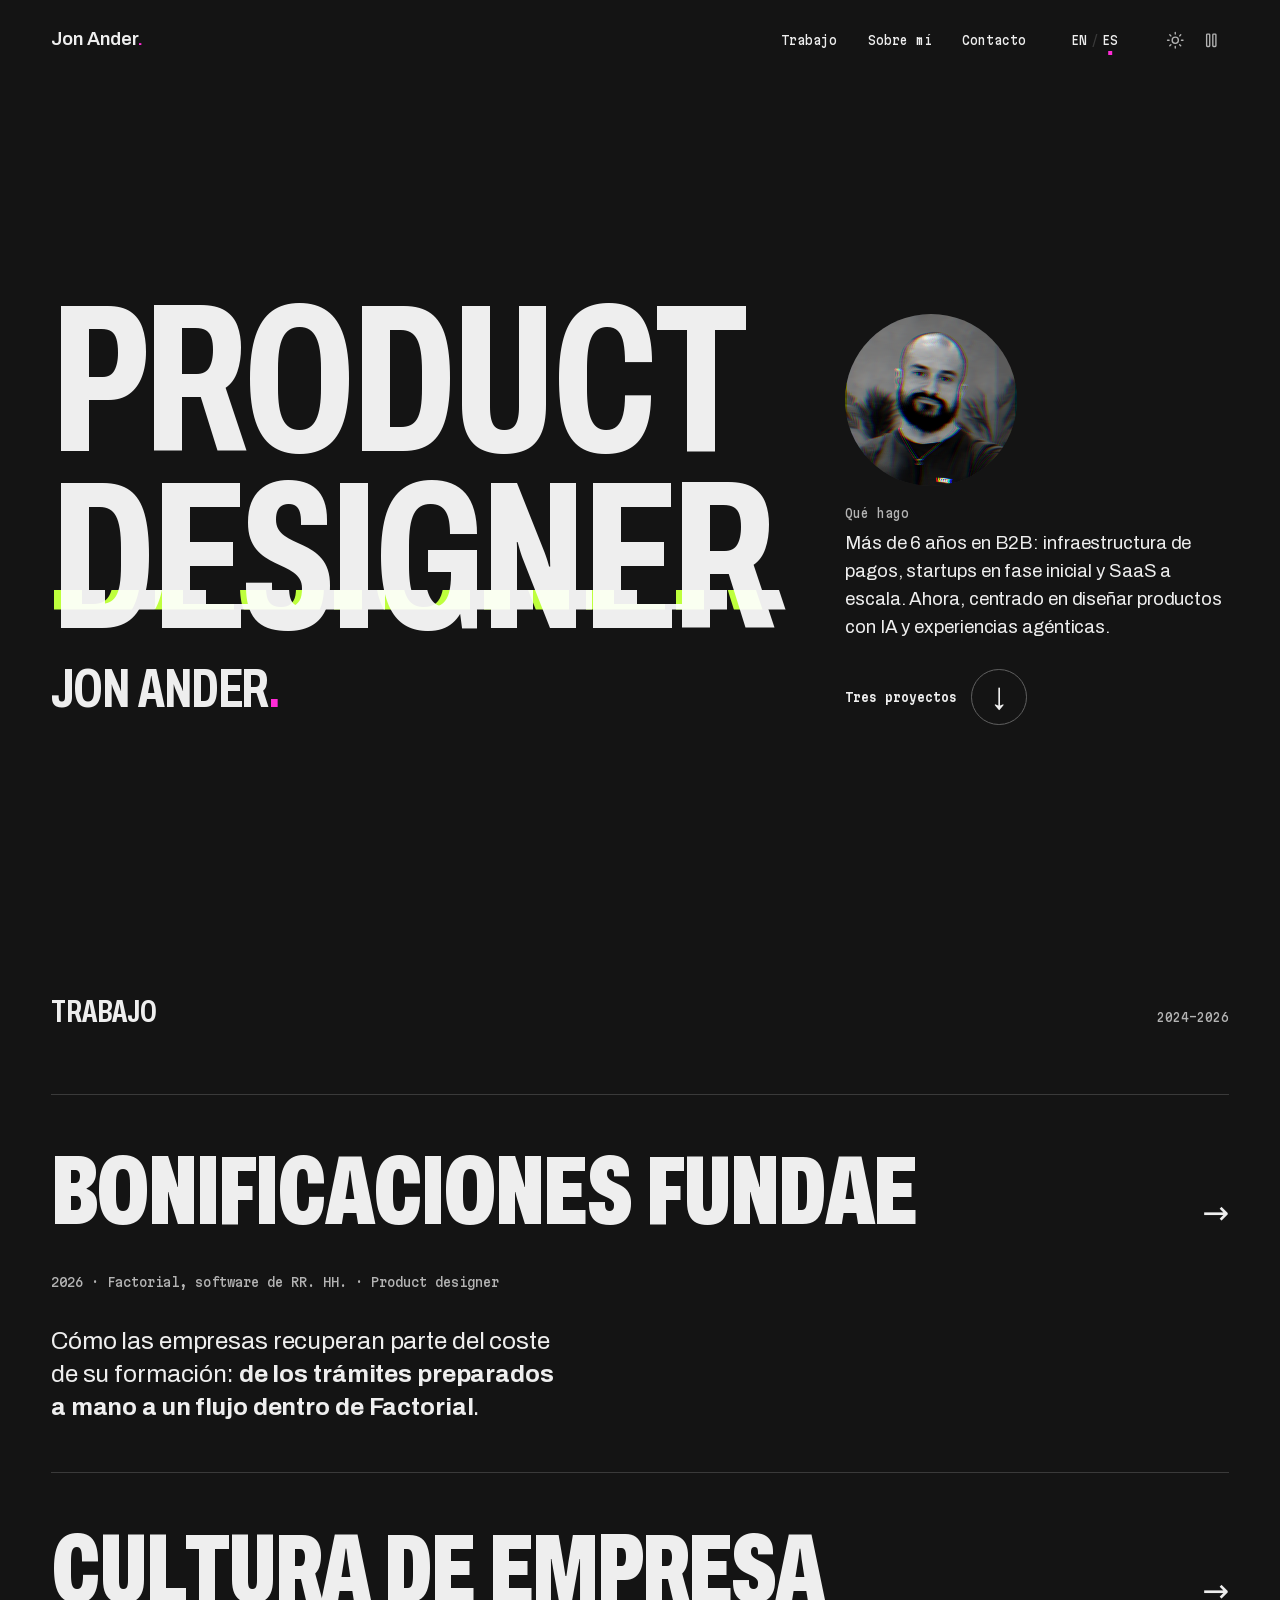
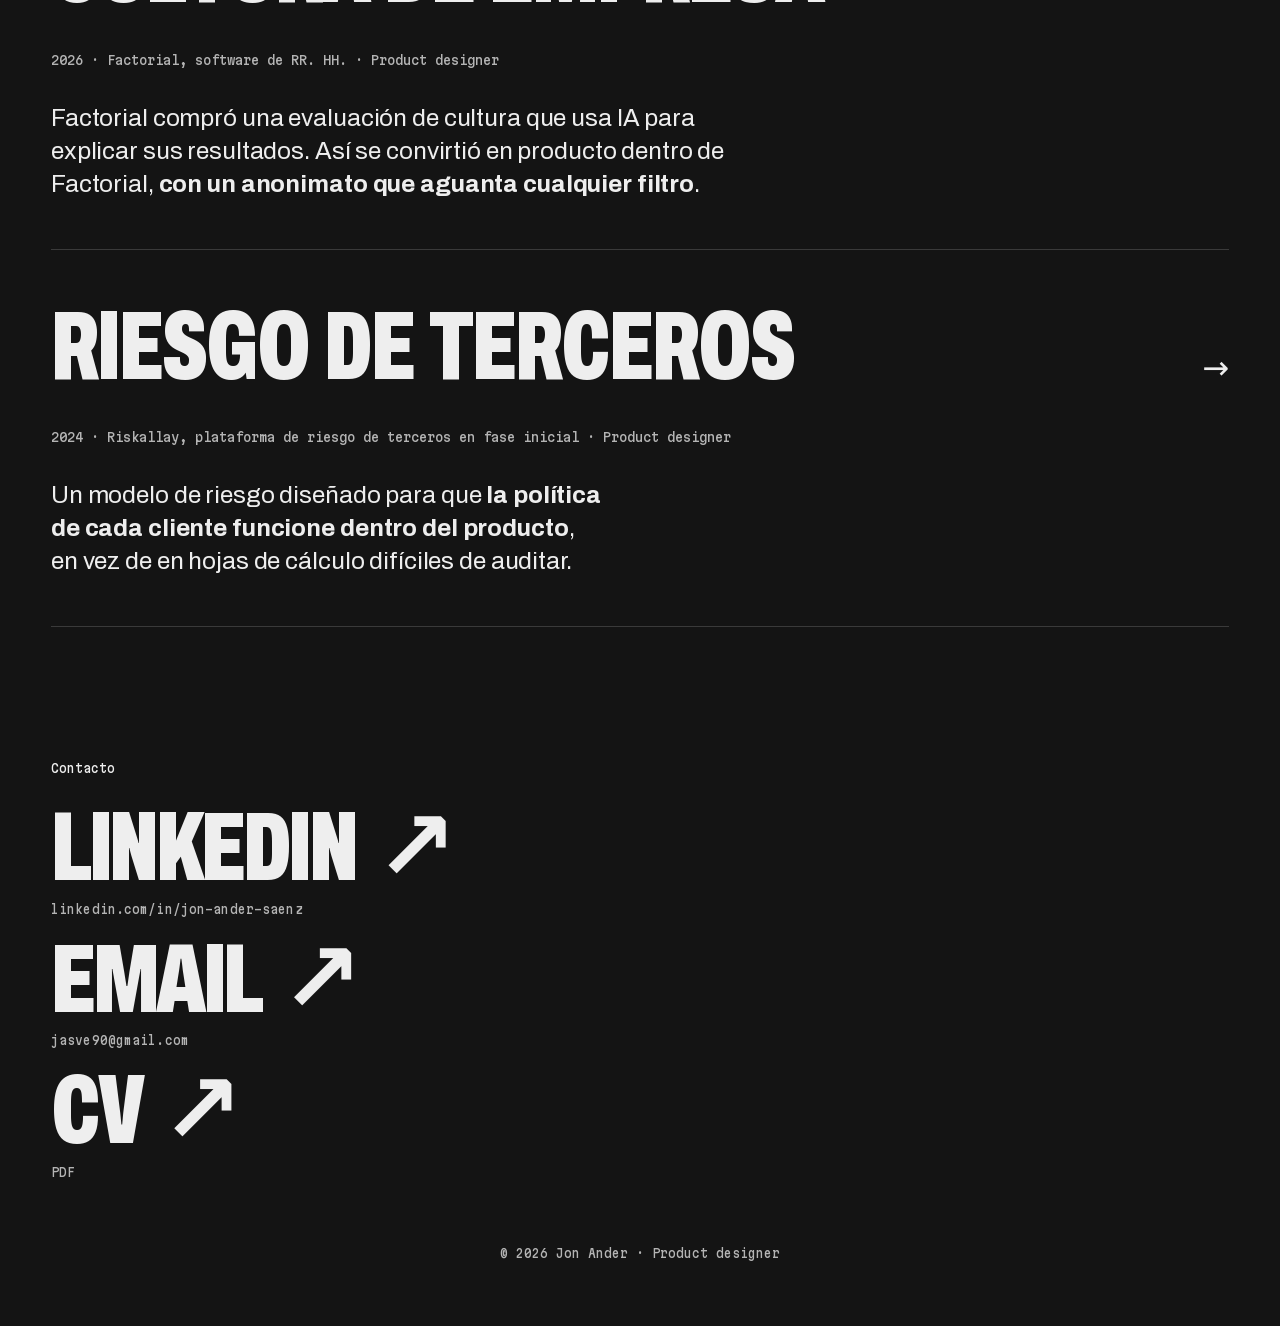
==== commit 56e64ee3: "El titulo ya no crece al hacer scroll en el movil: medida normalizada por la escala y los titulos de" ====
--- a/es/index.html
+++ b/es/index.html
@@ -24,8 +24,8 @@
 <script>try{if(sessionStorage.getItem('arriveB')==='1')document.documentElement.dataset.arrived='blocks'}catch(e){}</script>
 <link rel="preload" href="../fonts/archivo-latin.woff2" as="font" type="font/woff2" crossorigin>
 <link rel="preload" href="../fonts/martian-mono-latin.woff2" as="font" type="font/woff2" crossorigin>
-<link rel="stylesheet" href="../css/site.css?v=202611172013">
-<link rel="stylesheet" href="../css/home.css?v=202611172013">
+<link rel="stylesheet" href="../css/site.css?v=202611172030">
+<link rel="stylesheet" href="../css/home.css?v=202611172030">
 <script type="application/ld+json">{"@context": "https://schema.org", "@graph": [{"@type": "Person", "name": "Jon Ander", "jobTitle": "Product designer", "url": "https://jonanderdesign.github.io/", "sameAs": ["https://www.linkedin.com/in/jon-ander-saenz/"], "address": {"@type": "PostalAddress", "addressLocality": "Madrid", "addressCountry": "ES"}, "worksFor": {"@type": "Organization", "name": "Factorial"}, "knowsAbout": ["Product design", "B2B software", "HR software", "AI products", "Agentic workflows", "Prototyping in code", "Design systems"], "@id": "https://jonanderdesign.github.io/#person"}, {"@type": "WebSite", "url": "https://jonanderdesign.github.io/", "name": "Jon Ander · Product designer", "inLanguage": "es", "author": {"@id": "https://jonanderdesign.github.io/#person"}}]}</script>
 </head>
 <body id="top">
@@ -124,7 +124,7 @@
     <feDisplacementMap in="SourceGraphic" scale="90" xChannelSelector="R" yChannelSelector="G"/>
   </filter>
 </svg>
-<script src="../js/site.js?v=202611172013"></script>
-<script src="../js/home.js?v=202611172013"></script>
+<script src="../js/site.js?v=202611172030"></script>
+<script src="../js/home.js?v=202611172030"></script>
 </body>
 </html>
--- a/css/site.css
+++ b/css/site.css
@@ -1 +1 @@
-@font-face{font-family: 'Archivo';font-style: normal;font-weight: 300 900;font-stretch: 62% 125%;font-display: swap;src: url('../fonts/archivo-latin-ext.woff2') format('woff2');unicode-range: U+0100-02BA,U+02BD-02C5,U+02C7-02CC,U+02CE-02D7,U+02DD-02FF,U+0304,U+0308,U+0329,U+1D00-1DBF,U+1E00-1E9F,U+1EF2-1EFF,U+2020,U+20A0-20AB,U+20AD-20C4,U+2113,U+2C60-2C7F,U+A720-A7FF}@font-face{font-family: 'Archivo';font-style: normal;font-weight: 300 900;font-stretch: 62% 125%;font-display: swap;src: url('../fonts/archivo-latin.woff2') format('woff2');unicode-range: U+0000-00FF,U+0131,U+0152-0153,U+02BB-02BC,U+02C6,U+02DA,U+02DC,U+0304,U+0308,U+0329,U+2000-206F,U+20AC,U+2122,U+2191,U+2193,U+2212,U+2215,U+FEFF,U+FFFD}@font-face{font-family: 'Martian Mono';font-style: normal;font-weight: 300 700;font-stretch: 75% 112.5%;font-display: swap;src: url('../fonts/martian-mono-latin-ext.woff2') format('woff2');unicode-range: U+0100-02BA,U+02BD-02C5,U+02C7-02CC,U+02CE-02D7,U+02DD-02FF,U+0304,U+0308,U+0329,U+1D00-1DBF,U+1E00-1E9F,U+1EF2-1EFF,U+2020,U+20A0-20AB,U+20AD-20C4,U+2113,U+2C60-2C7F,U+A720-A7FF}@font-face{font-family: 'Martian Mono';font-style: normal;font-weight: 300 700;font-stretch: 75% 112.5%;font-display: swap;src: url('../fonts/martian-mono-latin.woff2') format('woff2');unicode-range: U+0000-00FF,U+0131,U+0152-0153,U+02BB-02BC,U+02C6,U+02DA,U+02DC,U+0304,U+0308,U+0329,U+2000-206F,U+20AC,U+2122,U+2191,U+2193,U+2212,U+2215,U+FEFF,U+FFFD}:root{--step--1:clamp(0.8333rem,0.8142rem + 0.0852vw,0.8908rem);--step-0:clamp(1.0000rem,0.9375rem + 0.2778vw,1.1875rem);--step-1:clamp(1.2000rem,1.0724rem + 0.5673vw,1.5829rem);--step-2:clamp(1.4400rem,1.2166rem + 0.9927vw,2.1101rem);--step-3:clamp(1.7280rem,1.3664rem + 1.6070vw,2.8127rem);--step-4:clamp(2.0736rem,1.5150rem + 2.4826vw,3.7493rem);--step-5:clamp(2.4883rem,1.6518rem + 3.7178vw,4.9979rem);--step-6:clamp(2.9860rem,1.7606rem + 5.4462vw,6.6622rem);--step-8:clamp(4.2998rem,1.7871rem + 11.1675vw,11.8379rem);--space-3xs:clamp(0.2500rem,0.2344rem + 0.0694vw,0.2969rem);--space-2xs:clamp(0.5000rem,0.4688rem + 0.1389vw,0.5938rem);--space-xs:clamp(0.7500rem,0.7031rem + 0.2083vw,0.8906rem);--space-s:clamp(1.0000rem,0.9375rem + 0.2778vw,1.1875rem);--space-m:clamp(1.5000rem,1.4062rem + 0.4167vw,1.7812rem);--space-l:clamp(2.0000rem,1.8750rem + 0.5556vw,2.3750rem);--space-xl:clamp(3.0000rem,2.8125rem + 0.8333vw,3.5625rem);--space-2xl:clamp(4.0000rem,3.7500rem + 1.1111vw,4.7500rem);--space-3xl:clamp(6.0000rem,5.6250rem + 1.6667vw,7.1250rem);--space-xs-s:clamp(0.7500rem,0.6042rem + 0.6481vw,1.1875rem);--space-s-m:clamp(1.0000rem,0.7396rem + 1.1574vw,1.7812rem);--space-s-xl:clamp(1.0000rem,0.1458rem + 3.7963vw,3.5625rem);--space-m-l:clamp(1.5000rem,1.2083rem + 1.2963vw,2.3750rem);--space-l-2xl:clamp(2.0000rem,1.0833rem + 4.0741vw,4.7500rem);--space-xl-2xl:clamp(3.0000rem,2.4167rem + 2.5926vw,4.7500rem);--space-xl-3xl:clamp(3.0000rem,1.6250rem + 6.1111vw,7.1250rem);--photo:clamp(6.5000rem,4.8333rem + 7.4074vw,11.5000rem);--l1:#fcfcfc;--l2:#f9f9f9;--l3:#f0f0f0;--l4:#e8e8e8;--l5:#e0e0e0;--l6:#d9d9d9;--l7:#cecece;--l8:#bbbbbb;--l9:#8d8d8d;--l10:#838383;--l11:#646464;--l12:#202020;--d1:#141414;--d2:#1c1c1c;--d3:#252525;--d4:#2c2c2c;--d5:#313131;--d6:#3a3a3a;--d7:#484848;--d8:#606060;--d9:#6e6e6e;--d10:#7b7b7b;--d11:#b4b4b4;--d12:#eeeeee;--sig-m:#ff2bd6;--sig-a:#b8ff2c;--sig-c:#00e5ff;--bg:var(--d1);--surface:var(--d3);--surface-hover:var(--d4);--line:var(--d6);--control:var(--d8);--muted:var(--d11);--fg:var(--d12);--blend:screen;--i-bg:var(--d1);--i-surface:var(--d3);--i-surface-hover:var(--d4);--i-line:var(--d6);--i-control:var(--d8);--i-muted:var(--d11);--i-fg:var(--d12);--i-blend:screen;--gutter:var(--space-s-xl);--measure:62ch;--page:82.875rem;--plate:var(--d2);--win-r:6px;--win-shadow:0 0 0 1px rgb(0 0 0/.35),0 10px 30px -6px rgb(0 0 0/.55)}:root[data-theme=light]{--plate:var(--l3);--win-shadow:0 0 0 1px rgb(0 0 0/.06),0 10px 30px -8px rgb(0 0 0/.18);--bg:var(--l1);--surface:var(--l3);--surface-hover:var(--l4);--line:var(--l6);--control:var(--l8);--muted:var(--l11);--fg:var(--l12);--blend:multiply;--i-bg:var(--l1);--i-surface:var(--l3);--i-surface-hover:var(--l4);--i-line:var(--l6);--i-control:var(--l8);--i-muted:var(--l11);--i-fg:var(--l12);--i-blend:multiply}.inv{--bg:var(--i-bg);--surface:var(--i-surface);--surface-hover:var(--i-surface-hover);--line:var(--i-line);--control:var(--i-control);--muted:var(--i-muted);--fg:var(--i-fg);--blend:var(--i-blend);background:var(--bg);color:var(--fg)}*,*::before,*::after{box-sizing:border-box}html{-webkit-text-size-adjust:100%;color-scheme:dark}:root[data-theme=light]{color-scheme:light}body{margin:0;background:var(--bg);color:var(--fg);font-family:"Archivo",system-ui,sans-serif;font-stretch:100%;font-weight:400;font-size:var(--step-0);line-height:1.5;-webkit-font-smoothing:antialiased}.page{overflow-x:clip}h1,h2,h3,p,dl,dd{margin:0}a{color:inherit;text-decoration-thickness:1px;text-underline-offset:.18em}a:hover{text-decoration-thickness:2px}:focus-visible{outline:2px solid var(--fg);outline-offset:3px}button{font:inherit;color:inherit}.display{font-stretch:62%;font-weight:850;text-transform:uppercase;letter-spacing:-.035em;word-spacing:.06em;line-height:.84}.t6{font-size:var(--step-6)}.statement{font-size:var(--step-2);line-height:1.2;letter-spacing:-.01em}.lead{font-size:var(--step-1);line-height:1.35;letter-spacing:-.005em}.label{font-size:var(--step--1);line-height:1.35;font-weight:500;color:var(--muted)}.strong{font-weight:600;color:var(--fg)}.center{box-sizing:content-box;max-inline-size:var(--page);margin-inline:auto;padding-inline:var(--gutter)}@property --s{syntax:'*';inherits:false}@property --c{syntax:'*';inherits:false}@property --g{syntax:'*';inherits:false}.stack{display:flex;flex-direction:column;justify-content:flex-start;gap:var(--s,var(--space-s))}.stack>*{margin-block:0}.cluster{display:flex;flex-wrap:wrap;align-items:center;gap:var(--c,var(--space-s))}.sidebar{display:flex;flex-wrap:wrap;gap:var(--g,var(--space-l))}.sidebar>.side{flex-basis:var(--side,16rem);flex-grow:1}.sidebar>.main{flex-basis:0;flex-grow:999;min-inline-size:var(--min,55%)}.top{position:relative;z-index:40;background:var(--bg)}@media (min-width:48rem){.top{position:sticky;top:0}}.top .bar{display:flex;flex-wrap:wrap;justify-content:space-between;align-items:center;gap:var(--space-2xs) var(--space-s);padding-block:var(--space-xs-s)}.top .brand{text-decoration:none}.top .tools{display:flex;align-items:center;flex-wrap:nowrap;gap:var(--space-l)}.top nav a{text-decoration:none;display:inline-flex;align-items:center;min-block-size:2.75rem}.lang{display:inline-flex;align-items:center;font-size:var(--step--1);font-weight:600;letter-spacing:.04em}.lang>span{display:inline-grid;place-items:center;min-block-size:2.75rem;padding-inline:.15em}.lang .sep{color:var(--line);font-weight:400}.lang .soon{color:var(--muted);cursor:default}.top .tools .cluster{flex-wrap:nowrap}.top .tools>div.cluster{gap:0}.ib{all:unset;box-sizing:border-box;cursor:pointer;display:inline-grid;place-items:center;min-inline-size:2.25rem;min-block-size:2.75rem;color:var(--muted);border-radius:999px}.ib:hover{color:var(--fg)}.ib:focus-visible{outline:2px solid var(--fg);outline-offset:2px}.ib svg{inline-size:var(--step-0);block-size:var(--step-0);fill:none;stroke:currentColor;stroke-width:1.75;stroke-linecap:round;stroke-linejoin:round}.photo{display:block;inline-size:var(--photo);aspect-ratio:1;border-radius:50%;background:var(--surface)}.big{text-decoration:none;display:inline-block}.big:hover{text-decoration:underline;text-decoration-thickness:.06em;text-underline-offset:.08em}.gl{position:relative;display:inline-block}.gl.nw{white-space:nowrap}.gl::before,.gl::after{content:attr(data-text);content:attr(data-text) / "";position:absolute;inset:0;opacity:0;pointer-events:none}.sr{position:absolute!important;inline-size:1px;block-size:1px;overflow:hidden;clip:rect(0 0 0 0);white-space:nowrap}.gx .base{position:relative;display:inline-block;transform-origin:50% 50%}.gx .base i{font-style:normal;display:inline-block}.gx .base .wd{display:inline-block;white-space:nowrap}.gx .cp,.gx .il{position:absolute;left:0;right:0;top:0;opacity:0;pointer-events:none;white-space:inherit}.gx .cp::after,.gx .il::after{content:attr(data-t);content:attr(data-t) / ""}.gx .cp{mix-blend-mode:var(--blend)}.gx .cp.m{color:var(--sig-m)}.gx .cp.a{color:var(--sig-a)}.gx .il{-webkit-mask:repeating-linear-gradient(180deg,#000 0 2px,transparent 2px 4px);mask:repeating-linear-gradient(180deg,#000 0 2px,transparent 2px 4px)}.gx .il.b{-webkit-mask:repeating-linear-gradient(180deg,transparent 0 2px,#000 2px 4px);mask:repeating-linear-gradient(180deg,transparent 0 2px,#000 2px 4px)}.gx .streak{position:absolute;left:-6%;right:-14%;height:.035em;min-height:2px;background:currentColor;opacity:0;pointer-events:none;font-style:normal}:root{--accent:#ff2bd6}:root[data-theme=light]{--accent:#c2298a}::selection{background:color-mix(in srgb,var(--accent) 40%,transparent)}.dot{color:var(--accent)}a:hover{text-decoration-color:var(--accent)}.gx .base i[data-dot]{color:var(--accent)}.go i,.back i,.cue .arr i,.contact .big>span:last-child{font-style:normal;transition:color .15s}a:hover .go i,a:focus-visible .go i,.back:hover i,.back:focus-visible i,.cue:hover .arr i,.contact a.big:hover>span:last-child,.contact a.big:focus-visible>span:last-child{color:var(--accent)}.next .nt .base .wd:last-child::after{content:".";color:var(--accent);opacity:0;transition:opacity .2s}.next:hover .nt .base .wd:last-child::after,.next:focus-visible .nt .base .wd:last-child::after{opacity:1}.top nav a,.lang>span{position:relative}.top nav a[aria-current]::after,.top nav a:not([aria-disabled=true]):hover::after,.lang [aria-current]::after{content:"";position:absolute;left:50%;bottom:.45rem;inline-size:.3em;block-size:.3em;background:var(--accent);transform:translateX(-50%)}.gx .base i.fm{color:var(--sig-m)}.gx .base i.fa{color:var(--sig-a)}.gl::before{color:var(--sig-c);mix-blend-mode:var(--blend)}.gl::after{color:var(--sig-m);mix-blend-mode:var(--blend)}.hard::before{opacity:1!important;animation:h1 .12s steps(2) infinite!important}.hard::after{opacity:1!important;animation:h2 .1s steps(2) infinite!important}@keyframes h1{0%{clip-path:inset(10% 0 55% 0);transform:translate(-.09em,0)}50%{clip-path:inset(58% 0 8% 0);transform:translate(.12em,0)}100%{clip-path:inset(30% 0 40% 0);transform:translate(-.06em,0)}}@keyframes h2{0%{clip-path:inset(62% 0 4% 0);transform:translate(.1em,0)}50%{clip-path:inset(4% 0 70% 0);transform:translate(-.13em,0)}100%{clip-path:inset(40% 0 30% 0);transform:translate(.07em,0)}}.fl{position:fixed;z-index:70;width:220px;height:220px;border-radius:50%;pointer-events:none;transform:translate(-50%,-50%) scale(0);filter:url(#goo);will-change:transform}.fl.a{background:var(--sig-c)}.fl.m{background:var(--sig-m)}.slices{position:fixed;inset:0;z-index:75;pointer-events:none;display:flex;flex-direction:column}.slices i{flex:1;display:block;background:var(--i-bg);transform:translateX(-110%);box-shadow:-6px 0 0 var(--sig-c),6px 0 0 var(--sig-m)}.scan{position:fixed;inset:0;z-index:76;pointer-events:none;background:repeating-linear-gradient(0deg,transparent 0 2px,#ffffff10 3px 3px);opacity:0}.flash{position:fixed;inset:0;z-index:77;pointer-events:none;background:#fff;opacity:0;mix-blend-mode:difference}.case{position:fixed;inset:0;z-index:80;overflow-y:auto;display:none}.case.open{display:block}.case dl{--s:var(--space-xs)}.case dt{font-size:var(--step--1);color:var(--muted);font-weight:500}.case dd{font-size:var(--step-0)}.rm .gx .cp,.rm .gx .il,.rm .gx .streak,.rm .gl::before,.rm .gl::after{display:none!important}.rm .fl,.rm .slices,.rm .scan,.rm .flash{display:none!important}@keyframes rip{0%{transform:translateX(-1.2%);box-shadow:8px 0 0 var(--sig-m),-8px 0 0 var(--sig-c);clip-path:polygon(0 0,100% 0,100% 34%,0 34%,0 46%,100% 46%,100% 100%,0 100%)}25%{transform:translateX(1.6%);box-shadow:-6px 0 0 var(--sig-c),6px 0 0 var(--sig-m);clip-path:none}50%{transform:translate(-.5%,.6%);box-shadow:4px 0 0 var(--sig-c);clip-path:polygon(0 0,100% 0,100% 62%,0 62%,0 70%,100% 70%,100% 100%,0 100%)}75%{transform:translateX(.4%);box-shadow:none;clip-path:none}100%{transform:none;box-shadow:none;clip-path:none}}.mb{position:fixed;z-index:2147483645;overflow:hidden;pointer-events:none;background:var(--bg)}.mb-cut{position:fixed;inset:0;z-index:2147483646;background:#000;pointer-events:none}.gx .base i.blk{position:relative;color:transparent}.gx .base i.blk::after{content:"";position:absolute;left:0;right:0;top:calc(50% - .352em);height:.686em;background:var(--bk,var(--fg))}.case-page{min-block-size:100svh}.case-page .top{background:var(--bg)}.chead{padding-block:var(--space-l-2xl) var(--space-l)}.ctitle{font-size:var(--step-8);font-weight:700;letter-spacing:-.02em;line-height:.86}.cstory{max-inline-size:28ch;text-wrap:balance}.facts{display:grid;grid-template-columns:repeat(auto-fit,minmax(min(12rem,100%),1fr));gap:var(--space-s) var(--space-l);border-block:1px solid var(--line);padding-block:var(--space-s)}.facts dt{font-size:var(--step--1);color:var(--muted);font-weight:500}.facts dd{margin:0;font-size:var(--step-0)}.nda{font-size:var(--step--1);color:var(--muted)}.csec{padding-block:var(--space-xl-2xl)}.csec + .csec{padding-block-start:0}.chap{font-size:var(--step-4);font-weight:700;letter-spacing:-.02em;line-height:.9}.ctext{max-inline-size:54ch}.ctext p+p{margin-block-start:var(--space-s)}.dec{border-block-start:1px solid var(--line);padding-block:var(--space-m)}.dec:first-child{border-block-start:0;padding-block-start:0}.dec h3{font-size:var(--step-2);font-weight:600;letter-spacing:-.01em;line-height:1.15}.result{font-size:var(--step-2);line-height:1.25;max-inline-size:34ch;text-wrap:pretty}.next{text-decoration:none;border-block:1px solid var(--line);padding-block:var(--space-m)}.next .nt{font-size:var(--step-6);font-weight:700;letter-spacing:-.02em;line-height:.86}.next .go{font-size:var(--step-0);font-weight:600}.next:hover .go i{transform:translateX(var(--space-3xs))}.next .go i{font-style:normal;display:inline-block;transition:transform .3s cubic-bezier(.2,.8,.2,1)}.contact{padding-block:var(--space-l-2xl) var(--space-l)}.contact .big{text-decoration:none;display:inline-flex;align-items:center;gap:.25em}.foot{display:flex;justify-content:center;text-align:center;flex-wrap:wrap;gap:var(--space-xs);padding-block:var(--space-l) var(--space-m)}.top nav a{display:inline-flex;align-items:center;justify-content:center;min-block-size:2.75rem;min-inline-size:2.75rem}.back{align-self:flex-start;display:inline-flex;align-items:center;min-block-size:2.75rem;text-decoration:none}.contact .big{min-block-size:2.75rem}.overview .facts{border-block:1px solid var(--line)}.viz{inline-size:100%}.flow{display:flex;align-items:stretch;gap:var(--space-2xs);list-style:none;padding:0;margin:0}.flow>li{flex:1 1 0;min-inline-size:0;border:1px solid var(--line);background:var(--surface);padding:var(--space-xs) var(--space-s);display:flex;flex-direction:column;gap:var(--space-3xs)}.flow>li b{font-weight:600;font-size:var(--step-0);line-height:1.2}.flow>li span{color:var(--muted);font-size:var(--step--1);line-height:1.35}.flow>li.out{background:transparent;border-style:dashed}.flow>li.key{border-color:var(--accent)}.flow>li.arr{flex:0 0 auto;border:0;background:none;padding:0;justify-content:center;color:var(--muted)}.flow>li.branch{border:0;background:none;padding:0;gap:var(--space-3xs)}.branch>.or{font-style:normal;color:var(--muted);font-size:var(--step--1);align-self:center}.branch>div{border:1px solid var(--line);background:var(--surface);padding:var(--space-xs) var(--space-s);display:flex;flex-direction:column;gap:var(--space-3xs);flex:1}.csec>.main{container-type:inline-size}@container (max-width:36rem){.flow{flex-direction:column;counter-reset:step;gap:var(--space-3xs)}.flow>li.arr{display:none}.flow>li:not(.arr):not(.branch)>b::before{counter-increment:step;content:counter(step) ". ";color:var(--muted)}.flow>li.branch{flex-direction:row;counter-increment:step}.branch>div>b::before{content:counter(step) ". ";color:var(--muted)}}@container (min-width:36.01rem){.flow:has(.branch)>li:not(.branch):not(.arr){align-self:center}}.stats{display:grid;grid-template-columns:repeat(auto-fit,minmax(min(9rem,100%),1fr));gap:var(--space-s) var(--space-l);border-block:1px solid var(--line);padding-block:var(--space-s);margin:0}.stats div{display:flex;flex-direction:column;gap:var(--space-3xs)}.stats dt{order:2;color:var(--muted);font-size:var(--step--1)}.stats dd{order:1;margin:0;font-size:var(--step-4);font-weight:700;letter-spacing:-.02em;line-height:1}.mini{border-collapse:collapse;inline-size:100%;max-inline-size:36rem;font-size:var(--step-0)}.mini th{text-align:start;font-weight:400;padding:var(--space-2xs) var(--space-s) var(--space-2xs) 0;border-block-end:1px solid var(--line)}.mini td{text-align:end;font-weight:600;padding-block:var(--space-2xs);border-block-end:1px solid var(--line);white-space:nowrap}.mini tr.leak th,.mini tr.leak td{font-weight:700;color:var(--fg)}.hero{align-items:start;justify-content:space-between}.facts .wide{grid-column:1/-1}.overview>.main{container-type:inline-size}.facts{grid-template-columns:1fr}@container (min-width:36rem){.facts{grid-template-columns:repeat(3,1fr)}.facts:not(:has(>div:nth-child(4))){grid-template-columns:repeat(2,1fr)}}.facts .wide dd{font-size:var(--step-1);line-height:1.3}@container (max-width:36rem){.thumbs{grid-template-columns:repeat(3,1fr)}.thumbs .main-shot{grid-column:1/-1;grid-row:auto}.thumbs .shot.no{aspect-ratio:4/3}}@container (min-width:44rem){.comp-grid{grid-template-columns:minmax(0,.85fr) minmax(0,1.15fr);grid-template-areas:"plan term" "plan ticket"}.comp .plan{grid-area:plan}.comp .term{grid-area:term}.comp .ticket{grid-area:ticket}}.piece{border:1px solid var(--line);background:var(--surface);padding:var(--space-s);min-inline-size:0;display:flex;flex-direction:column;gap:var(--space-2xs);font-size:max(var(--step--1),.875rem);line-height:1.45}.piece .pk{margin:0;color:var(--muted)}.plan-sec{margin:0;padding-inline-start:1.6em}.plan-sec li::marker{color:var(--muted)}.checks{list-style:none;margin:0;padding:var(--space-2xs) 0 0;border-block-start:1px solid var(--line);display:grid;gap:var(--space-3xs)}.checks li{display:grid;grid-template-columns:1.3em minmax(0,1fr)}.checks i{font-style:normal;color:var(--muted)}.term pre{margin:0;white-space:pre-wrap;overflow-wrap:anywhere;font-family:ui-monospace,SFMono-Regular,Menlo,Consolas,monospace;font-size:1em;line-height:1.5}.term b{font-weight:700;color:var(--fg)}.ticket .tt{margin:0;font-weight:700;color:var(--fg);font-size:var(--step-0);line-height:1.3}.ticket dl{display:grid;grid-template-columns:auto minmax(0,1fr);gap:var(--space-3xs) var(--space-s);margin:0}.ticket dt{color:var(--muted)}.ticket dd{margin:0}.piece .mini{max-inline-size:none}.rounds{list-style:none;margin:0;padding:0;display:grid;gap:var(--space-3xs)}.rounds b{color:var(--fg);font-weight:700;margin-inline-end:.4em}.chat .msg{margin:0;display:grid;grid-template-columns:2.6em minmax(0,1fr);gap:var(--space-2xs)}.chat .msg span{color:var(--muted)}.chat .msg.me{color:var(--fg);font-weight:700}@container (min-width:44rem){.comp-grid.two,.comp-grid.three{grid-template-areas:none}.comp-grid.two{grid-template-columns:minmax(0,.8fr) minmax(0,1.2fr)}}@container (min-width:56rem){.comp-grid.three{grid-template-columns:repeat(3,minmax(0,1fr))}}@container (min-width:44rem) and (max-width:56rem){.comp-grid.three{grid-template-columns:minmax(0,1fr) minmax(0,1fr)}.comp-grid.three .chat{grid-row:span 2}}.timeline{list-style:none;margin:0;padding:0;display:grid;gap:0;max-inline-size:44rem}.timeline li{display:grid;grid-template-columns:minmax(0,12rem) minmax(0,1fr);gap:var(--space-2xs) var(--space-s);padding-block:var(--space-xs);border-block-start:1px solid var(--line)}.timeline b{font-weight:700;color:var(--fg)}.timeline span{color:var(--muted)}@container (max-width:36rem){.timeline li{grid-template-columns:minmax(0,1fr)}}.back{gap:.35em}.timeline{max-inline-size:54ch}a.zoom{display:block;cursor:zoom-in}.timeline span{text-wrap:pretty}@media (hover:none){figure:has(a.zoom) > figcaption::after{content:" Tap an image to enlarge it."}}@container (min-width:44rem){.tabs3{grid-template-columns:repeat(3,minmax(0,1fr))}}:root{--plate-pad:clamp(1rem,.4rem + 2.6vw,2.5rem)}.fig{margin:0;display:grid;gap:var(--space-s);inline-size:100%;min-inline-size:0}.stack>.fig{margin-block-start:var(--space-s)}.fig>figcaption{font-size:1rem;color:var(--muted);line-height:1.5;max-inline-size:60ch}.plate{background:var(--plate);padding:var(--plate-pad);display:grid;place-items:center;min-inline-size:0;container-type:inline-size}.plate img{display:block;inline-size:100%;block-size:auto;border-radius:var(--win-r);box-shadow:var(--win-shadow)}.plate a.zoom{inline-size:100%;border-radius:var(--win-r)}.dec{padding-block-end:var(--space-l)}.plate.board{place-items:stretch;align-content:start;gap:var(--space-m) var(--space-s)}@container (min-width:36rem){.plate.board{grid-template-columns:repeat(2,minmax(0,1fr))}.plate.board .alts{display:contents}}.board .frame{display:grid;gap:var(--space-2xs);min-inline-size:0;align-content:start}.board .fname{margin:0;font-size:var(--step--1);color:var(--muted);line-height:1.35}.board .fname b{color:var(--fg);font-weight:600}.board .alts{display:grid;gap:var(--space-s);grid-template-columns:minmax(0,1fr)}.plate.docs{place-items:stretch;align-items:start;gap:var(--space-s);grid-template-columns:minmax(0,1fr)}@container (min-width:40rem){.plate.docs{grid-template-columns:minmax(0,.85fr) minmax(0,1.15fr);grid-template-areas:"plan term" "plan ticket"}.plate.docs .plan{grid-area:plan;align-self:stretch}.plate.docs .term{grid-area:term}.plate.docs .ticket{grid-area:ticket}}.doc{border-radius:var(--win-r);box-shadow:var(--win-shadow);padding:var(--space-xs) var(--space-s);min-inline-size:0;display:flex;flex-direction:column;gap:var(--space-3xs);font-family:-apple-system,BlinkMacSystemFont,"Segoe UI",Inter,system-ui,sans-serif;font-size:.8125rem;line-height:1.45}.doc.paper{background:#fff;color:#1f2328;--fg:#1f2328;--muted:#59636e;--line:#d8dee4}.doc.termwin{background:#0d1117;color:#c9d1d9;--fg:#f0f6fc;--muted:#8b949e;--line:#30363d}.doc .pk{margin:0 0 var(--space-3xs);color:var(--muted);font-size:.75rem}.doc.termwin .pk{display:flex;align-items:center;gap:.5em}.doc.termwin .pk::before{content:"";inline-size:.55em;block-size:.55em;border-radius:50%;background:#ff5f57;box-shadow:.9em 0 0 #febc2e,1.8em 0 0 #28c840;margin-inline-end:2.2em}.doc.ticket .tt{font-size:.875rem}.plate.docs .plan .checks{margin-block-start:var(--space-2xs)}.zoombox{border:0;padding:0;margin:0;inline-size:100vw;block-size:100dvh;max-inline-size:none;max-block-size:none;background:transparent;color:#fff}.zoombox[open]{display:grid;place-items:center}.zoombox::backdrop{background:rgb(0 0 0/.97)}.zoomscroll{display:grid;place-items:center;max-inline-size:100vw;max-block-size:100dvh}.zoombox img{display:block;max-inline-size:94vw;max-block-size:calc(100dvh - 8rem);inline-size:auto;block-size:auto;object-fit:contain;border-radius:var(--win-r);cursor:zoom-out}.zoombox.pan .zoomscroll{inline-size:100vw;block-size:100dvh;overflow:auto;place-items:start;padding:4.5rem var(--space-s) var(--space-s);overscroll-behavior:contain}.zoombox.pan img{max-inline-size:none;max-block-size:none;cursor:auto}.zoomclose{position:fixed;inset-block-start:var(--space-s);inset-inline-end:var(--space-s);inline-size:2.75rem;block-size:2.75rem;border-radius:50%;border:1px solid rgb(255 255 255/.35);background:rgb(0 0 0/.6);color:#fff;font-size:1.6rem;line-height:1;cursor:pointer;display:grid;place-items:center;padding:0}.zoomclose:hover{background:rgb(255 255 255/.15)}@media (min-width:48rem){.csec.sidebar>.side,.sidebar.overview>.side{flex-grow:0}}.plate.board{column-gap:20px}.doc .tt{margin:0;font-weight:700;color:var(--fg);font-size:.875rem;line-height:1.35}@container (min-width:40rem){.plate.docs.three{grid-template-columns:repeat(2,minmax(0,1fr));grid-template-areas:"canvas chat" "audit chat"}.plate.docs.three .canvas{grid-area:canvas}.plate.docs.three .audit{grid-area:audit}.plate.docs.three .chat{grid-area:chat;align-self:stretch}}.doc.chat .msg{gap:var(--space-3xs)}.piece.before .mini{max-inline-size:none}.main:not(.stack)>.fig{margin-block-start:var(--space-l)}.hero.hero-wide{margin-block-end:var(--space-l)}@container (max-width:40rem){.plate.docs,.plate.docs.three{grid-template-columns:none;grid-template-areas:none;grid-auto-flow:column;grid-auto-columns:88%;overflow-x:auto;scroll-snap-type:x mandatory;scroll-padding-inline:var(--plate-pad);align-items:start;overscroll-behavior-x:contain}.plate.docs>.doc{scroll-snap-align:start}}.dec:last-child{padding-block-end:0}.hero>.main.about-photos{flex:0 1 41rem;min-inline-size:0;margin:0;display:grid;grid-template-columns:repeat(2,minmax(0,1fr));gap:var(--space-s);align-self:start}.about-photos img{display:block;inline-size:100%;block-size:auto;aspect-ratio:4/5;object-fit:cover;border-radius:var(--win-r);box-shadow:var(--win-shadow)}.about-photos img.me{filter:grayscale(1)}@media (max-width:48rem){.hero>.main.about-photos{margin-inline-start:0;flex-basis:100%}}@supports (animation-timeline: view()){@media (prefers-reduced-motion: no-preference){html:not(.rm) .intro .names{animation:hero-out linear both;animation-timeline:view();animation-range:exit 0% exit 90%;transform-origin:left top}html:not(.rm) .intro .bottom{animation:hero-fade linear both;animation-timeline:view();animation-range:exit 10% exit 100%}@keyframes hero-out{to{transform:translateY(-6%) scale(.86);opacity:.35}}@keyframes hero-fade{to{opacity:0}}html:not(.rm) .rows .prow .ptitle{animation:breathe linear both;animation-timeline:view();animation-range:entry 0% exit 100%}@keyframes breathe{0%{font-stretch:62%;letter-spacing:-.02em}45%{font-stretch:74%;letter-spacing:0}55%{font-stretch:74%;letter-spacing:0}100%{font-stretch:62%;letter-spacing:-.02em}}html:not(.rm) .rows .prow::after{animation:rule-fill linear both!important;animation-timeline:view()!important;animation-range:entry 0% entry 100%!important;transform:scaleX(0)}@keyframes rule-fill{from{transform:scaleX(0)}to{transform:none}}html:not(.rm) .chead .fig .plate{animation:settle linear both;animation-timeline:view();animation-range:exit 0% exit 60%;transform-origin:center top}@keyframes settle{to{transform:scale(.96) translateY(-2%);opacity:.6}}html:not(.rm) .csec .fig .plate,html:not(.rm) .csec .fig > img{animation:open-up linear both;animation-timeline:view();animation-range:entry 0% entry 100%;transform-origin:center bottom}@keyframes open-up{from{clip-path:inset(0 0 60% 0);transform:translateY(40px) scale(.94);opacity:.4}to{clip-path:inset(0);transform:none;opacity:1}}html:not(.rm) ol.flow.viz > li{animation:step-in linear both;animation-timeline:view()}html:not(.rm) ol.flow.viz > li:nth-child(1){animation-range:entry 0% entry 35%}html:not(.rm) ol.flow.viz > li:nth-child(2){animation-range:entry 8% entry 43%}html:not(.rm) ol.flow.viz > li:nth-child(3){animation-range:entry 16% entry 51%}html:not(.rm) ol.flow.viz > li:nth-child(4){animation-range:entry 24% entry 59%}html:not(.rm) ol.flow.viz > li:nth-child(5){animation-range:entry 32% entry 67%}html:not(.rm) ol.flow.viz > li:nth-child(6){animation-range:entry 40% entry 75%}html:not(.rm) ol.flow.viz > li:nth-child(7){animation-range:entry 48% entry 83%}html:not(.rm) ol.flow.viz > li:nth-child(8){animation-range:entry 56% entry 91%}html:not(.rm) ol.flow.viz > li:nth-child(9){animation-range:entry 64% entry 99%}@keyframes step-in{from{opacity:0;transform:translateY(10px)}to{opacity:1;transform:none}}html:not(.rm) .csec .stats dd{animation:num-in linear both;animation-timeline:view();animation-range:entry 0% entry 60%}@keyframes num-in{from{opacity:0;transform:translateY(18px)}to{opacity:1;transform:none}}}}@media (min-width:64rem){.csec .side.chap{position:sticky;top:calc(var(--hdr,82px) + 24px);align-self:start}}.csec + .csec::before,.chead + .csec::before{content:"";display:block;inline-size:100%;block-size:.375rem;background:linear-gradient(var(--accent),var(--accent)) 0 0/2.5rem 100% no-repeat;background-origin:content-box;margin-block-end:calc(var(--space-xl-2xl) - var(--space-s))}.chead + .csec{padding-block-start:calc(var(--space-xl-2xl) - var(--space-l))}@media (min-width:48rem){.csec + .csec::before,.chead + .csec::before{background-position-x:calc(var(--side,16rem) + var(--space-l))}}.top .tools .nav-home{display:none}.menu-btn{display:none}.menu-btn svg{inline-size:1.25rem;block-size:1.25rem;fill:none;stroke:currentColor;stroke-width:1.75;stroke-linecap:round}.menu-btn .x{display:none}.top.open .menu-btn svg{display:none}.top.open .menu-btn .x{display:block}@media (max-width:47.99rem){.menu-btn{display:inline-grid;color:var(--fg);order:-1;margin-inline-end:auto}.top .tools{display:contents}.top .brand{display:none}.top .bar{flex-wrap:nowrap;justify-content:flex-end;align-items:center;gap:var(--space-2xs)}.top .tools nav.cluster{display:none}.top .tools>.lang{order:2}.top .tools>div.cluster{order:3;gap:var(--space-3xs);margin-inline-start:var(--space-2xs)}.lang [aria-current],.lang .sep{display:none}.top.open .tools nav.cluster{display:flex;flex-direction:column;align-items:flex-start;gap:var(--space-s);position:absolute;inset-inline:0;top:100%;z-index:40;background:var(--bg);border-block-start:1px solid var(--line);border-block-end:1px solid var(--line);padding:var(--space-s) var(--gutter) var(--space-m)}.top{position:relative}.top .bar{align-items:center}.top .tools{align-items:center}.top.open .tools nav a{font-size:var(--step-1);min-block-size:2.75rem;padding-inline:0;inline-size:100%}.top .tools .nav-home{display:inline-flex;align-items:center;min-block-size:2.75rem;inline-size:100%;font-size:var(--step-1);text-decoration:none}.top.open .tools nav a[aria-current]::after{left:0;transform:none;bottom:.6rem}}:root{--mono:"Martian Mono",ui-monospace,"SF Mono",Menlo,monospace}.top nav a,.lang,.intro .label,.work-head .label,.pmeta,.contact>.label,.foot,.cue-t,.addr{font-family:var(--mono);font-stretch:87.5%;font-weight:450;letter-spacing:0;text-transform:none}.top nav a,.lang{font-size:.75rem}.top nav a{display:inline-flex;align-items:center;justify-content:center;min-block-size:2.75rem;min-inline-size:2.75rem}.top nav a{padding:2px 6px}.top nav a[aria-current]{background:#eee;color:var(--bg,#111)}.top nav a[aria-current] .gx{color:inherit}@media (min-width:48rem){.top nav a{min-inline-size:0;justify-content:normal}}.lang>a{display:inline-grid;place-items:center;min-block-size:2.75rem;padding-inline:.15em;text-decoration:none}.foot a{display:inline-flex;align-items:center;min-block-size:2.75rem;padding-inline:.25em}.foot,.page .foot{justify-content:center;text-align:center}.foot>span{flex:0 1 auto}.cutx .base{clip-path:none!important;transform:none!important;text-shadow:none!important}.cutx .ct{display:none!important}.about-intro .statement.cstory{font-size:25px;line-height:1.4;max-inline-size:60ch;letter-spacing:-.005em}+@font-face{font-family: 'Archivo';font-style: normal;font-weight: 300 900;font-stretch: 62% 125%;font-display: swap;src: url('../fonts/archivo-latin-ext.woff2') format('woff2');unicode-range: U+0100-02BA,U+02BD-02C5,U+02C7-02CC,U+02CE-02D7,U+02DD-02FF,U+0304,U+0308,U+0329,U+1D00-1DBF,U+1E00-1E9F,U+1EF2-1EFF,U+2020,U+20A0-20AB,U+20AD-20C4,U+2113,U+2C60-2C7F,U+A720-A7FF}@font-face{font-family: 'Archivo';font-style: normal;font-weight: 300 900;font-stretch: 62% 125%;font-display: swap;src: url('../fonts/archivo-latin.woff2') format('woff2');unicode-range: U+0000-00FF,U+0131,U+0152-0153,U+02BB-02BC,U+02C6,U+02DA,U+02DC,U+0304,U+0308,U+0329,U+2000-206F,U+20AC,U+2122,U+2191,U+2193,U+2212,U+2215,U+FEFF,U+FFFD}@font-face{font-family: 'Martian Mono';font-style: normal;font-weight: 300 700;font-stretch: 75% 112.5%;font-display: swap;src: url('../fonts/martian-mono-latin-ext.woff2') format('woff2');unicode-range: U+0100-02BA,U+02BD-02C5,U+02C7-02CC,U+02CE-02D7,U+02DD-02FF,U+0304,U+0308,U+0329,U+1D00-1DBF,U+1E00-1E9F,U+1EF2-1EFF,U+2020,U+20A0-20AB,U+20AD-20C4,U+2113,U+2C60-2C7F,U+A720-A7FF}@font-face{font-family: 'Martian Mono';font-style: normal;font-weight: 300 700;font-stretch: 75% 112.5%;font-display: swap;src: url('../fonts/martian-mono-latin.woff2') format('woff2');unicode-range: U+0000-00FF,U+0131,U+0152-0153,U+02BB-02BC,U+02C6,U+02DA,U+02DC,U+0304,U+0308,U+0329,U+2000-206F,U+20AC,U+2122,U+2191,U+2193,U+2212,U+2215,U+FEFF,U+FFFD}:root{--step--1:clamp(0.8333rem,0.8142rem + 0.0852vw,0.8908rem);--step-0:clamp(1.0000rem,0.9375rem + 0.2778vw,1.1875rem);--step-1:clamp(1.2000rem,1.0724rem + 0.5673vw,1.5829rem);--step-2:clamp(1.4400rem,1.2166rem + 0.9927vw,2.1101rem);--step-3:clamp(1.7280rem,1.3664rem + 1.6070vw,2.8127rem);--step-4:clamp(2.0736rem,1.5150rem + 2.4826vw,3.7493rem);--step-5:clamp(2.4883rem,1.6518rem + 3.7178vw,4.9979rem);--step-6:clamp(2.9860rem,1.7606rem + 5.4462vw,6.6622rem);--step-8:clamp(4.2998rem,1.7871rem + 11.1675vw,11.8379rem);--space-3xs:clamp(0.2500rem,0.2344rem + 0.0694vw,0.2969rem);--space-2xs:clamp(0.5000rem,0.4688rem + 0.1389vw,0.5938rem);--space-xs:clamp(0.7500rem,0.7031rem + 0.2083vw,0.8906rem);--space-s:clamp(1.0000rem,0.9375rem + 0.2778vw,1.1875rem);--space-m:clamp(1.5000rem,1.4062rem + 0.4167vw,1.7812rem);--space-l:clamp(2.0000rem,1.8750rem + 0.5556vw,2.3750rem);--space-xl:clamp(3.0000rem,2.8125rem + 0.8333vw,3.5625rem);--space-2xl:clamp(4.0000rem,3.7500rem + 1.1111vw,4.7500rem);--space-3xl:clamp(6.0000rem,5.6250rem + 1.6667vw,7.1250rem);--space-xs-s:clamp(0.7500rem,0.6042rem + 0.6481vw,1.1875rem);--space-s-m:clamp(1.0000rem,0.7396rem + 1.1574vw,1.7812rem);--space-s-xl:clamp(1.0000rem,0.1458rem + 3.7963vw,3.5625rem);--space-m-l:clamp(1.5000rem,1.2083rem + 1.2963vw,2.3750rem);--space-l-2xl:clamp(2.0000rem,1.0833rem + 4.0741vw,4.7500rem);--space-xl-2xl:clamp(3.0000rem,2.4167rem + 2.5926vw,4.7500rem);--space-xl-3xl:clamp(3.0000rem,1.6250rem + 6.1111vw,7.1250rem);--photo:clamp(6.5000rem,4.8333rem + 7.4074vw,11.5000rem);--l1:#fcfcfc;--l2:#f9f9f9;--l3:#f0f0f0;--l4:#e8e8e8;--l5:#e0e0e0;--l6:#d9d9d9;--l7:#cecece;--l8:#bbbbbb;--l9:#8d8d8d;--l10:#838383;--l11:#646464;--l12:#202020;--d1:#141414;--d2:#1c1c1c;--d3:#252525;--d4:#2c2c2c;--d5:#313131;--d6:#3a3a3a;--d7:#484848;--d8:#606060;--d9:#6e6e6e;--d10:#7b7b7b;--d11:#b4b4b4;--d12:#eeeeee;--sig-m:#ff2bd6;--sig-a:#b8ff2c;--sig-c:#00e5ff;--bg:var(--d1);--surface:var(--d3);--surface-hover:var(--d4);--line:var(--d6);--control:var(--d8);--muted:var(--d11);--fg:var(--d12);--blend:screen;--i-bg:var(--d1);--i-surface:var(--d3);--i-surface-hover:var(--d4);--i-line:var(--d6);--i-control:var(--d8);--i-muted:var(--d11);--i-fg:var(--d12);--i-blend:screen;--gutter:var(--space-s-xl);--measure:62ch;--page:82.875rem;--plate:var(--d2);--win-r:6px;--win-shadow:0 0 0 1px rgb(0 0 0/.35),0 10px 30px -6px rgb(0 0 0/.55)}:root[data-theme=light]{--plate:var(--l3);--win-shadow:0 0 0 1px rgb(0 0 0/.06),0 10px 30px -8px rgb(0 0 0/.18);--bg:var(--l1);--surface:var(--l3);--surface-hover:var(--l4);--line:var(--l6);--control:var(--l8);--muted:var(--l11);--fg:var(--l12);--blend:multiply;--i-bg:var(--l1);--i-surface:var(--l3);--i-surface-hover:var(--l4);--i-line:var(--l6);--i-control:var(--l8);--i-muted:var(--l11);--i-fg:var(--l12);--i-blend:multiply}.inv{--bg:var(--i-bg);--surface:var(--i-surface);--surface-hover:var(--i-surface-hover);--line:var(--i-line);--control:var(--i-control);--muted:var(--i-muted);--fg:var(--i-fg);--blend:var(--i-blend);background:var(--bg);color:var(--fg)}*,*::before,*::after{box-sizing:border-box}html{-webkit-text-size-adjust:100%;color-scheme:dark}:root[data-theme=light]{color-scheme:light}body{margin:0;background:var(--bg);color:var(--fg);font-family:"Archivo",system-ui,sans-serif;font-stretch:100%;font-weight:400;font-size:var(--step-0);line-height:1.5;-webkit-font-smoothing:antialiased}.page{overflow-x:clip}h1,h2,h3,p,dl,dd{margin:0}a{color:inherit;text-decoration-thickness:1px;text-underline-offset:.18em}a:hover{text-decoration-thickness:2px}:focus-visible{outline:2px solid var(--fg);outline-offset:3px}button{font:inherit;color:inherit}.display{font-stretch:62%;font-weight:850;text-transform:uppercase;letter-spacing:-.035em;word-spacing:.06em;line-height:.84}.t6{font-size:var(--step-6)}.statement{font-size:var(--step-2);line-height:1.2;letter-spacing:-.01em}.lead{font-size:var(--step-1);line-height:1.35;letter-spacing:-.005em}.label{font-size:var(--step--1);line-height:1.35;font-weight:500;color:var(--muted)}.strong{font-weight:600;color:var(--fg)}.center{box-sizing:content-box;max-inline-size:var(--page);margin-inline:auto;padding-inline:var(--gutter)}@property --s{syntax:'*';inherits:false}@property --c{syntax:'*';inherits:false}@property --g{syntax:'*';inherits:false}.stack{display:flex;flex-direction:column;justify-content:flex-start;gap:var(--s,var(--space-s))}.stack>*{margin-block:0}.cluster{display:flex;flex-wrap:wrap;align-items:center;gap:var(--c,var(--space-s))}.sidebar{display:flex;flex-wrap:wrap;gap:var(--g,var(--space-l))}.sidebar>.side{flex-basis:var(--side,16rem);flex-grow:1}.sidebar>.main{flex-basis:0;flex-grow:999;min-inline-size:var(--min,55%)}.top{position:relative;z-index:40;background:var(--bg)}@media (min-width:48rem){.top{position:sticky;top:0}}.top .bar{display:flex;flex-wrap:wrap;justify-content:space-between;align-items:center;gap:var(--space-2xs) var(--space-s);padding-block:var(--space-xs-s)}.top .brand{text-decoration:none}.top .tools{display:flex;align-items:center;flex-wrap:nowrap;gap:var(--space-l)}.top nav a{text-decoration:none;display:inline-flex;align-items:center;min-block-size:2.75rem}.lang{display:inline-flex;align-items:center;font-size:var(--step--1);font-weight:600;letter-spacing:.04em}.lang>span{display:inline-grid;place-items:center;min-block-size:2.75rem;padding-inline:.15em}.lang .sep{color:var(--line);font-weight:400}.lang .soon{color:var(--muted);cursor:default}.top .tools .cluster{flex-wrap:nowrap}.top .tools>div.cluster{gap:0}.ib{all:unset;box-sizing:border-box;cursor:pointer;display:inline-grid;place-items:center;min-inline-size:2.25rem;min-block-size:2.75rem;color:var(--muted);border-radius:999px}.ib:hover{color:var(--fg)}.ib:focus-visible{outline:2px solid var(--fg);outline-offset:2px}.ib svg{inline-size:var(--step-0);block-size:var(--step-0);fill:none;stroke:currentColor;stroke-width:1.75;stroke-linecap:round;stroke-linejoin:round}.photo{display:block;inline-size:var(--photo);aspect-ratio:1;border-radius:50%;background:var(--surface)}.big{text-decoration:none;display:inline-block}.big:hover{text-decoration:underline;text-decoration-thickness:.06em;text-underline-offset:.08em}.gl{position:relative;display:inline-block}.gl.nw{white-space:nowrap}.gl::before,.gl::after{content:attr(data-text);content:attr(data-text) / "";position:absolute;inset:0;opacity:0;pointer-events:none}.sr{position:absolute!important;inline-size:1px;block-size:1px;overflow:hidden;clip:rect(0 0 0 0);white-space:nowrap}.gx .base{position:relative;display:inline-block;transform-origin:50% 50%}.gx .base i{font-style:normal;display:inline-block}.gx .base .wd{display:inline-block;white-space:nowrap}.gx .cp,.gx .il{position:absolute;left:0;right:0;top:0;opacity:0;pointer-events:none;white-space:inherit}.gx .cp::after,.gx .il::after{content:attr(data-t);content:attr(data-t) / ""}.gx .cp{mix-blend-mode:var(--blend)}.gx .cp.m{color:var(--sig-m)}.gx .cp.a{color:var(--sig-a)}.gx .il{-webkit-mask:repeating-linear-gradient(180deg,#000 0 2px,transparent 2px 4px);mask:repeating-linear-gradient(180deg,#000 0 2px,transparent 2px 4px)}.gx .il.b{-webkit-mask:repeating-linear-gradient(180deg,transparent 0 2px,#000 2px 4px);mask:repeating-linear-gradient(180deg,transparent 0 2px,#000 2px 4px)}.gx .streak{position:absolute;left:-6%;right:-14%;height:.035em;min-height:2px;background:currentColor;opacity:0;pointer-events:none;font-style:normal}:root{--accent:#ff2bd6}:root[data-theme=light]{--accent:#c2298a}::selection{background:color-mix(in srgb,var(--accent) 40%,transparent)}.dot{color:var(--accent)}a:hover{text-decoration-color:var(--accent)}.gx .base i[data-dot]{color:var(--accent)}.go i,.back i,.cue .arr i,.contact .big>span:last-child{font-style:normal;transition:color .15s}a:hover .go i,a:focus-visible .go i,.back:hover i,.back:focus-visible i,.cue:hover .arr i,.contact a.big:hover>span:last-child,.contact a.big:focus-visible>span:last-child{color:var(--accent)}.next .nt .base .wd:last-child::after{content:".";color:var(--accent);opacity:0;transition:opacity .2s}.next:hover .nt .base .wd:last-child::after,.next:focus-visible .nt .base .wd:last-child::after{opacity:1}.top nav a,.lang>span{position:relative}.top nav a[aria-current]::after,.top nav a:not([aria-disabled=true]):hover::after,.lang [aria-current]::after{content:"";position:absolute;left:50%;bottom:.45rem;inline-size:.3em;block-size:.3em;background:var(--accent);transform:translateX(-50%)}.gx .base i.fm{color:var(--sig-m)}.gx .base i.fa{color:var(--sig-a)}.gl::before{color:var(--sig-c);mix-blend-mode:var(--blend)}.gl::after{color:var(--sig-m);mix-blend-mode:var(--blend)}.hard::before{opacity:1!important;animation:h1 .12s steps(2) infinite!important}.hard::after{opacity:1!important;animation:h2 .1s steps(2) infinite!important}@keyframes h1{0%{clip-path:inset(10% 0 55% 0);transform:translate(-.09em,0)}50%{clip-path:inset(58% 0 8% 0);transform:translate(.12em,0)}100%{clip-path:inset(30% 0 40% 0);transform:translate(-.06em,0)}}@keyframes h2{0%{clip-path:inset(62% 0 4% 0);transform:translate(.1em,0)}50%{clip-path:inset(4% 0 70% 0);transform:translate(-.13em,0)}100%{clip-path:inset(40% 0 30% 0);transform:translate(.07em,0)}}.fl{position:fixed;z-index:70;width:220px;height:220px;border-radius:50%;pointer-events:none;transform:translate(-50%,-50%) scale(0);filter:url(#goo);will-change:transform}.fl.a{background:var(--sig-c)}.fl.m{background:var(--sig-m)}.slices{position:fixed;inset:0;z-index:75;pointer-events:none;display:flex;flex-direction:column}.slices i{flex:1;display:block;background:var(--i-bg);transform:translateX(-110%);box-shadow:-6px 0 0 var(--sig-c),6px 0 0 var(--sig-m)}.scan{position:fixed;inset:0;z-index:76;pointer-events:none;background:repeating-linear-gradient(0deg,transparent 0 2px,#ffffff10 3px 3px);opacity:0}.flash{position:fixed;inset:0;z-index:77;pointer-events:none;background:#fff;opacity:0;mix-blend-mode:difference}.case{position:fixed;inset:0;z-index:80;overflow-y:auto;display:none}.case.open{display:block}.case dl{--s:var(--space-xs)}.case dt{font-size:var(--step--1);color:var(--muted);font-weight:500}.case dd{font-size:var(--step-0)}.rm .gx .cp,.rm .gx .il,.rm .gx .streak,.rm .gl::before,.rm .gl::after{display:none!important}.rm .fl,.rm .slices,.rm .scan,.rm .flash{display:none!important}@keyframes rip{0%{transform:translateX(-1.2%);box-shadow:8px 0 0 var(--sig-m),-8px 0 0 var(--sig-c);clip-path:polygon(0 0,100% 0,100% 34%,0 34%,0 46%,100% 46%,100% 100%,0 100%)}25%{transform:translateX(1.6%);box-shadow:-6px 0 0 var(--sig-c),6px 0 0 var(--sig-m);clip-path:none}50%{transform:translate(-.5%,.6%);box-shadow:4px 0 0 var(--sig-c);clip-path:polygon(0 0,100% 0,100% 62%,0 62%,0 70%,100% 70%,100% 100%,0 100%)}75%{transform:translateX(.4%);box-shadow:none;clip-path:none}100%{transform:none;box-shadow:none;clip-path:none}}.mb{position:fixed;z-index:2147483645;overflow:hidden;pointer-events:none;background:var(--bg)}.mb-cut{position:fixed;inset:0;z-index:2147483646;background:#000;pointer-events:none}.gx .base i.blk{position:relative;color:transparent}.gx .base i.blk::after{content:"";position:absolute;left:0;right:0;top:calc(50% - .352em);height:.686em;background:var(--bk,var(--fg))}.case-page{min-block-size:100svh}.case-page .top{background:var(--bg)}.chead{padding-block:var(--space-l-2xl) var(--space-l)}.ctitle{font-size:var(--step-8);font-weight:700;letter-spacing:-.02em;line-height:.86}.cstory{max-inline-size:28ch;text-wrap:balance}.facts{display:grid;grid-template-columns:repeat(auto-fit,minmax(min(12rem,100%),1fr));gap:var(--space-s) var(--space-l);border-block:1px solid var(--line);padding-block:var(--space-s)}.facts dt{font-size:var(--step--1);color:var(--muted);font-weight:500}.facts dd{margin:0;font-size:var(--step-0)}.nda{font-size:var(--step--1);color:var(--muted)}.csec{padding-block:var(--space-xl-2xl)}.csec + .csec{padding-block-start:0}.chap{font-size:var(--step-4);font-weight:700;letter-spacing:-.02em;line-height:.9}.ctext{max-inline-size:54ch}.ctext p+p{margin-block-start:var(--space-s)}.dec{border-block-start:1px solid var(--line);padding-block:var(--space-m)}.dec:first-child{border-block-start:0;padding-block-start:0}.dec h3{font-size:var(--step-2);font-weight:600;letter-spacing:-.01em;line-height:1.15}.result{font-size:var(--step-2);line-height:1.25;max-inline-size:34ch;text-wrap:pretty}.next{text-decoration:none;border-block:1px solid var(--line);padding-block:var(--space-m)}.next .nt{font-size:var(--step-6);font-weight:700;letter-spacing:-.02em;line-height:.86}.next .go{font-size:var(--step-0);font-weight:600}.next:hover .go i{transform:translateX(var(--space-3xs))}.next .go i{font-style:normal;display:inline-block;transition:transform .3s cubic-bezier(.2,.8,.2,1)}.contact{padding-block:var(--space-l-2xl) var(--space-l)}.contact .big{text-decoration:none;display:inline-flex;align-items:center;gap:.25em}.foot{display:flex;justify-content:center;text-align:center;flex-wrap:wrap;gap:var(--space-xs);padding-block:var(--space-l) var(--space-m)}.top nav a{display:inline-flex;align-items:center;justify-content:center;min-block-size:2.75rem;min-inline-size:2.75rem}.back{align-self:flex-start;display:inline-flex;align-items:center;min-block-size:2.75rem;text-decoration:none}.contact .big{min-block-size:2.75rem}.overview .facts{border-block:1px solid var(--line)}.viz{inline-size:100%}.flow{display:flex;align-items:stretch;gap:var(--space-2xs);list-style:none;padding:0;margin:0}.flow>li{flex:1 1 0;min-inline-size:0;border:1px solid var(--line);background:var(--surface);padding:var(--space-xs) var(--space-s);display:flex;flex-direction:column;gap:var(--space-3xs)}.flow>li b{font-weight:600;font-size:var(--step-0);line-height:1.2}.flow>li span{color:var(--muted);font-size:var(--step--1);line-height:1.35}.flow>li.out{background:transparent;border-style:dashed}.flow>li.key{border-color:var(--accent)}.flow>li.arr{flex:0 0 auto;border:0;background:none;padding:0;justify-content:center;color:var(--muted)}.flow>li.branch{border:0;background:none;padding:0;gap:var(--space-3xs)}.branch>.or{font-style:normal;color:var(--muted);font-size:var(--step--1);align-self:center}.branch>div{border:1px solid var(--line);background:var(--surface);padding:var(--space-xs) var(--space-s);display:flex;flex-direction:column;gap:var(--space-3xs);flex:1}.csec>.main{container-type:inline-size}@container (max-width:36rem){.flow{flex-direction:column;counter-reset:step;gap:var(--space-3xs)}.flow>li.arr{display:none}.flow>li:not(.arr):not(.branch)>b::before{counter-increment:step;content:counter(step) ". ";color:var(--muted)}.flow>li.branch{flex-direction:row;counter-increment:step}.branch>div>b::before{content:counter(step) ". ";color:var(--muted)}}@container (min-width:36.01rem){.flow:has(.branch)>li:not(.branch):not(.arr){align-self:center}}.stats{display:grid;grid-template-columns:repeat(auto-fit,minmax(min(9rem,100%),1fr));gap:var(--space-s) var(--space-l);border-block:1px solid var(--line);padding-block:var(--space-s);margin:0}.stats div{display:flex;flex-direction:column;gap:var(--space-3xs)}.stats dt{order:2;color:var(--muted);font-size:var(--step--1)}.stats dd{order:1;margin:0;font-size:var(--step-4);font-weight:700;letter-spacing:-.02em;line-height:1}.mini{border-collapse:collapse;inline-size:100%;max-inline-size:36rem;font-size:var(--step-0)}.mini th{text-align:start;font-weight:400;padding:var(--space-2xs) var(--space-s) var(--space-2xs) 0;border-block-end:1px solid var(--line)}.mini td{text-align:end;font-weight:600;padding-block:var(--space-2xs);border-block-end:1px solid var(--line);white-space:nowrap}.mini tr.leak th,.mini tr.leak td{font-weight:700;color:var(--fg)}.hero{align-items:start;justify-content:space-between}.facts .wide{grid-column:1/-1}.overview>.main{container-type:inline-size}.facts{grid-template-columns:1fr}@container (min-width:36rem){.facts{grid-template-columns:repeat(3,1fr)}.facts:not(:has(>div:nth-child(4))){grid-template-columns:repeat(2,1fr)}}.facts .wide dd{font-size:var(--step-1);line-height:1.3}@container (max-width:36rem){.thumbs{grid-template-columns:repeat(3,1fr)}.thumbs .main-shot{grid-column:1/-1;grid-row:auto}.thumbs .shot.no{aspect-ratio:4/3}}@container (min-width:44rem){.comp-grid{grid-template-columns:minmax(0,.85fr) minmax(0,1.15fr);grid-template-areas:"plan term" "plan ticket"}.comp .plan{grid-area:plan}.comp .term{grid-area:term}.comp .ticket{grid-area:ticket}}.piece{border:1px solid var(--line);background:var(--surface);padding:var(--space-s);min-inline-size:0;display:flex;flex-direction:column;gap:var(--space-2xs);font-size:max(var(--step--1),.875rem);line-height:1.45}.piece .pk{margin:0;color:var(--muted)}.plan-sec{margin:0;padding-inline-start:1.6em}.plan-sec li::marker{color:var(--muted)}.checks{list-style:none;margin:0;padding:var(--space-2xs) 0 0;border-block-start:1px solid var(--line);display:grid;gap:var(--space-3xs)}.checks li{display:grid;grid-template-columns:1.3em minmax(0,1fr)}.checks i{font-style:normal;color:var(--muted)}.term pre{margin:0;white-space:pre-wrap;overflow-wrap:anywhere;font-family:ui-monospace,SFMono-Regular,Menlo,Consolas,monospace;font-size:1em;line-height:1.5}.term b{font-weight:700;color:var(--fg)}.ticket .tt{margin:0;font-weight:700;color:var(--fg);font-size:var(--step-0);line-height:1.3}.ticket dl{display:grid;grid-template-columns:auto minmax(0,1fr);gap:var(--space-3xs) var(--space-s);margin:0}.ticket dt{color:var(--muted)}.ticket dd{margin:0}.piece .mini{max-inline-size:none}.rounds{list-style:none;margin:0;padding:0;display:grid;gap:var(--space-3xs)}.rounds b{color:var(--fg);font-weight:700;margin-inline-end:.4em}.chat .msg{margin:0;display:grid;grid-template-columns:2.6em minmax(0,1fr);gap:var(--space-2xs)}.chat .msg span{color:var(--muted)}.chat .msg.me{color:var(--fg);font-weight:700}@container (min-width:44rem){.comp-grid.two,.comp-grid.three{grid-template-areas:none}.comp-grid.two{grid-template-columns:minmax(0,.8fr) minmax(0,1.2fr)}}@container (min-width:56rem){.comp-grid.three{grid-template-columns:repeat(3,minmax(0,1fr))}}@container (min-width:44rem) and (max-width:56rem){.comp-grid.three{grid-template-columns:minmax(0,1fr) minmax(0,1fr)}.comp-grid.three .chat{grid-row:span 2}}.timeline{list-style:none;margin:0;padding:0;display:grid;gap:0;max-inline-size:44rem}.timeline li{display:grid;grid-template-columns:minmax(0,12rem) minmax(0,1fr);gap:var(--space-2xs) var(--space-s);padding-block:var(--space-xs);border-block-start:1px solid var(--line)}.timeline b{font-weight:700;color:var(--fg)}.timeline span{color:var(--muted)}@container (max-width:36rem){.timeline li{grid-template-columns:minmax(0,1fr)}}.back{gap:.35em}.timeline{max-inline-size:54ch}a.zoom{display:block;cursor:zoom-in}.timeline span{text-wrap:pretty}@media (hover:none){figure:has(a.zoom) > figcaption::after{content:" Tap an image to enlarge it."}}@container (min-width:44rem){.tabs3{grid-template-columns:repeat(3,minmax(0,1fr))}}:root{--plate-pad:clamp(1rem,.4rem + 2.6vw,2.5rem)}.fig{margin:0;display:grid;gap:var(--space-s);inline-size:100%;min-inline-size:0}.stack>.fig{margin-block-start:var(--space-s)}.fig>figcaption{font-size:1rem;color:var(--muted);line-height:1.5;max-inline-size:60ch}.plate{background:var(--plate);padding:var(--plate-pad);display:grid;place-items:center;min-inline-size:0;container-type:inline-size}.plate img{display:block;inline-size:100%;block-size:auto;border-radius:var(--win-r);box-shadow:var(--win-shadow)}.plate a.zoom{inline-size:100%;border-radius:var(--win-r)}.dec{padding-block-end:var(--space-l)}.plate.board{place-items:stretch;align-content:start;gap:var(--space-m) var(--space-s)}@container (min-width:36rem){.plate.board{grid-template-columns:repeat(2,minmax(0,1fr))}.plate.board .alts{display:contents}}.board .frame{display:grid;gap:var(--space-2xs);min-inline-size:0;align-content:start}.board .fname{margin:0;font-size:var(--step--1);color:var(--muted);line-height:1.35}.board .fname b{color:var(--fg);font-weight:600}.board .alts{display:grid;gap:var(--space-s);grid-template-columns:minmax(0,1fr)}.plate.docs{place-items:stretch;align-items:start;gap:var(--space-s);grid-template-columns:minmax(0,1fr)}@container (min-width:40rem){.plate.docs{grid-template-columns:minmax(0,.85fr) minmax(0,1.15fr);grid-template-areas:"plan term" "plan ticket"}.plate.docs .plan{grid-area:plan;align-self:stretch}.plate.docs .term{grid-area:term}.plate.docs .ticket{grid-area:ticket}}.doc{border-radius:var(--win-r);box-shadow:var(--win-shadow);padding:var(--space-xs) var(--space-s);min-inline-size:0;display:flex;flex-direction:column;gap:var(--space-3xs);font-family:-apple-system,BlinkMacSystemFont,"Segoe UI",Inter,system-ui,sans-serif;font-size:.8125rem;line-height:1.45}.doc.paper{background:#fff;color:#1f2328;--fg:#1f2328;--muted:#59636e;--line:#d8dee4}.doc.termwin{background:#0d1117;color:#c9d1d9;--fg:#f0f6fc;--muted:#8b949e;--line:#30363d}.doc .pk{margin:0 0 var(--space-3xs);color:var(--muted);font-size:.75rem}.doc.termwin .pk{display:flex;align-items:center;gap:.5em}.doc.termwin .pk::before{content:"";inline-size:.55em;block-size:.55em;border-radius:50%;background:#ff5f57;box-shadow:.9em 0 0 #febc2e,1.8em 0 0 #28c840;margin-inline-end:2.2em}.doc.ticket .tt{font-size:.875rem}.plate.docs .plan .checks{margin-block-start:var(--space-2xs)}.zoombox{border:0;padding:0;margin:0;inline-size:100vw;block-size:100dvh;max-inline-size:none;max-block-size:none;background:transparent;color:#fff}.zoombox[open]{display:grid;place-items:center}.zoombox::backdrop{background:rgb(0 0 0/.97)}.zoomscroll{display:grid;place-items:center;max-inline-size:100vw;max-block-size:100dvh}.zoombox img{display:block;max-inline-size:94vw;max-block-size:calc(100dvh - 8rem);inline-size:auto;block-size:auto;object-fit:contain;border-radius:var(--win-r);cursor:zoom-out}.zoombox.pan .zoomscroll{inline-size:100vw;block-size:100dvh;overflow:auto;place-items:start;padding:4.5rem var(--space-s) var(--space-s);overscroll-behavior:contain}.zoombox.pan img{max-inline-size:none;max-block-size:none;cursor:auto}.zoomclose{position:fixed;inset-block-start:var(--space-s);inset-inline-end:var(--space-s);inline-size:2.75rem;block-size:2.75rem;border-radius:50%;border:1px solid rgb(255 255 255/.35);background:rgb(0 0 0/.6);color:#fff;font-size:1.6rem;line-height:1;cursor:pointer;display:grid;place-items:center;padding:0}.zoomclose:hover{background:rgb(255 255 255/.15)}@media (min-width:48rem){.csec.sidebar>.side,.sidebar.overview>.side{flex-grow:0}}.plate.board{column-gap:20px}.doc .tt{margin:0;font-weight:700;color:var(--fg);font-size:.875rem;line-height:1.35}@container (min-width:40rem){.plate.docs.three{grid-template-columns:repeat(2,minmax(0,1fr));grid-template-areas:"canvas chat" "audit chat"}.plate.docs.three .canvas{grid-area:canvas}.plate.docs.three .audit{grid-area:audit}.plate.docs.three .chat{grid-area:chat;align-self:stretch}}.doc.chat .msg{gap:var(--space-3xs)}.piece.before .mini{max-inline-size:none}.main:not(.stack)>.fig{margin-block-start:var(--space-l)}.hero.hero-wide{margin-block-end:var(--space-l)}@container (max-width:40rem){.plate.docs,.plate.docs.three{grid-template-columns:none;grid-template-areas:none;grid-auto-flow:column;grid-auto-columns:88%;overflow-x:auto;scroll-snap-type:x mandatory;scroll-padding-inline:var(--plate-pad);align-items:start;overscroll-behavior-x:contain}.plate.docs>.doc{scroll-snap-align:start}}.dec:last-child{padding-block-end:0}.hero>.main.about-photos{flex:0 1 41rem;min-inline-size:0;margin:0;display:grid;grid-template-columns:repeat(2,minmax(0,1fr));gap:var(--space-s);align-self:start}.about-photos img{display:block;inline-size:100%;block-size:auto;aspect-ratio:4/5;object-fit:cover;border-radius:var(--win-r);box-shadow:var(--win-shadow)}.about-photos img.me{filter:grayscale(1)}@media (max-width:48rem){.hero>.main.about-photos{margin-inline-start:0;flex-basis:100%}}@supports (animation-timeline: view()){@media (prefers-reduced-motion: no-preference){html:not(.rm) .intro .names{animation:hero-out linear both;animation-timeline:view();animation-range:exit 0% exit 90%;transform-origin:left top}html:not(.rm) .intro .bottom{animation:hero-fade linear both;animation-timeline:view();animation-range:exit 10% exit 100%}@keyframes hero-out{to{transform:translateY(-6%) scale(.86);opacity:.35}}@keyframes hero-fade{to{opacity:0}}@media (min-width:48rem){html:not(.rm) .rows .prow .ptitle{animation:breathe linear both;animation-timeline:view();animation-range:entry 0% exit 100%}}@keyframes breathe{0%{font-stretch:62%;letter-spacing:-.02em}45%{font-stretch:74%;letter-spacing:0}55%{font-stretch:74%;letter-spacing:0}100%{font-stretch:62%;letter-spacing:-.02em}}html:not(.rm) .rows .prow::after{animation:rule-fill linear both!important;animation-timeline:view()!important;animation-range:entry 0% entry 100%!important;transform:scaleX(0)}@keyframes rule-fill{from{transform:scaleX(0)}to{transform:none}}html:not(.rm) .chead .fig .plate{animation:settle linear both;animation-timeline:view();animation-range:exit 0% exit 60%;transform-origin:center top}@keyframes settle{to{transform:scale(.96) translateY(-2%);opacity:.6}}html:not(.rm) .csec .fig .plate,html:not(.rm) .csec .fig > img{animation:open-up linear both;animation-timeline:view();animation-range:entry 0% entry 100%;transform-origin:center bottom}@keyframes open-up{from{clip-path:inset(0 0 60% 0);transform:translateY(40px) scale(.94);opacity:.4}to{clip-path:inset(0);transform:none;opacity:1}}html:not(.rm) ol.flow.viz > li{animation:step-in linear both;animation-timeline:view()}html:not(.rm) ol.flow.viz > li:nth-child(1){animation-range:entry 0% entry 35%}html:not(.rm) ol.flow.viz > li:nth-child(2){animation-range:entry 8% entry 43%}html:not(.rm) ol.flow.viz > li:nth-child(3){animation-range:entry 16% entry 51%}html:not(.rm) ol.flow.viz > li:nth-child(4){animation-range:entry 24% entry 59%}html:not(.rm) ol.flow.viz > li:nth-child(5){animation-range:entry 32% entry 67%}html:not(.rm) ol.flow.viz > li:nth-child(6){animation-range:entry 40% entry 75%}html:not(.rm) ol.flow.viz > li:nth-child(7){animation-range:entry 48% entry 83%}html:not(.rm) ol.flow.viz > li:nth-child(8){animation-range:entry 56% entry 91%}html:not(.rm) ol.flow.viz > li:nth-child(9){animation-range:entry 64% entry 99%}@keyframes step-in{from{opacity:0;transform:translateY(10px)}to{opacity:1;transform:none}}html:not(.rm) .csec .stats dd{animation:num-in linear both;animation-timeline:view();animation-range:entry 0% entry 60%}@keyframes num-in{from{opacity:0;transform:translateY(18px)}to{opacity:1;transform:none}}}}@media (min-width:64rem){.csec .side.chap{position:sticky;top:calc(var(--hdr,82px) + 24px);align-self:start}}.csec + .csec::before,.chead + .csec::before{content:"";display:block;inline-size:100%;block-size:.375rem;background:linear-gradient(var(--accent),var(--accent)) 0 0/2.5rem 100% no-repeat;background-origin:content-box;margin-block-end:calc(var(--space-xl-2xl) - var(--space-s))}.chead + .csec{padding-block-start:calc(var(--space-xl-2xl) - var(--space-l))}@media (min-width:48rem){.csec + .csec::before,.chead + .csec::before{background-position-x:calc(var(--side,16rem) + var(--space-l))}}.top .tools .nav-home{display:none}.menu-btn{display:none}.menu-btn svg{inline-size:1.25rem;block-size:1.25rem;fill:none;stroke:currentColor;stroke-width:1.75;stroke-linecap:round}.menu-btn .x{display:none}.top.open .menu-btn svg{display:none}.top.open .menu-btn .x{display:block}@media (max-width:47.99rem){.menu-btn{display:inline-grid;color:var(--fg);order:-1;margin-inline-end:auto}.top .tools{display:contents}.top .brand{display:none}.top .bar{flex-wrap:nowrap;justify-content:flex-end;align-items:center;gap:var(--space-2xs)}.top .tools nav.cluster{display:none}.top .tools>.lang{order:2}.top .tools>div.cluster{order:3;gap:var(--space-3xs);margin-inline-start:var(--space-2xs)}.lang [aria-current],.lang .sep{display:none}.top.open .tools nav.cluster{display:flex;flex-direction:column;align-items:flex-start;gap:var(--space-s);position:absolute;inset-inline:0;top:100%;z-index:40;background:var(--bg);border-block-start:1px solid var(--line);border-block-end:1px solid var(--line);padding:var(--space-s) var(--gutter) var(--space-m)}.top{position:relative}.top .bar{align-items:center}.top .tools{align-items:center}.top.open .tools nav a{font-size:var(--step-1);min-block-size:2.75rem;padding-inline:0;inline-size:100%}.top .tools .nav-home{display:inline-flex;align-items:center;min-block-size:2.75rem;inline-size:100%;font-size:var(--step-1);text-decoration:none}.top.open .tools nav a[aria-current]::after{left:0;transform:none;bottom:.6rem}}:root{--mono:"Martian Mono",ui-monospace,"SF Mono",Menlo,monospace}.top nav a,.lang,.intro .label,.work-head .label,.pmeta,.contact>.label,.foot,.cue-t,.addr{font-family:var(--mono);font-stretch:87.5%;font-weight:450;letter-spacing:0;text-transform:none}.top nav a,.lang{font-size:.75rem}.top nav a{display:inline-flex;align-items:center;justify-content:center;min-block-size:2.75rem;min-inline-size:2.75rem}.top nav a{padding:2px 6px}.top nav a[aria-current]{background:#eee;color:var(--bg,#111)}.top nav a[aria-current] .gx{color:inherit}@media (min-width:48rem){.top nav a{min-inline-size:0;justify-content:normal}}.lang>a{display:inline-grid;place-items:center;min-block-size:2.75rem;padding-inline:.15em;text-decoration:none}.foot a{display:inline-flex;align-items:center;min-block-size:2.75rem;padding-inline:.25em}.foot,.page .foot{justify-content:center;text-align:center}.foot>span{flex:0 1 auto}.cutx .base{clip-path:none!important;transform:none!important;text-shadow:none!important}.cutx .ct{display:none!important}.about-intro .statement.cstory{font-size:25px;line-height:1.4;max-inline-size:60ch;letter-spacing:-.005em}
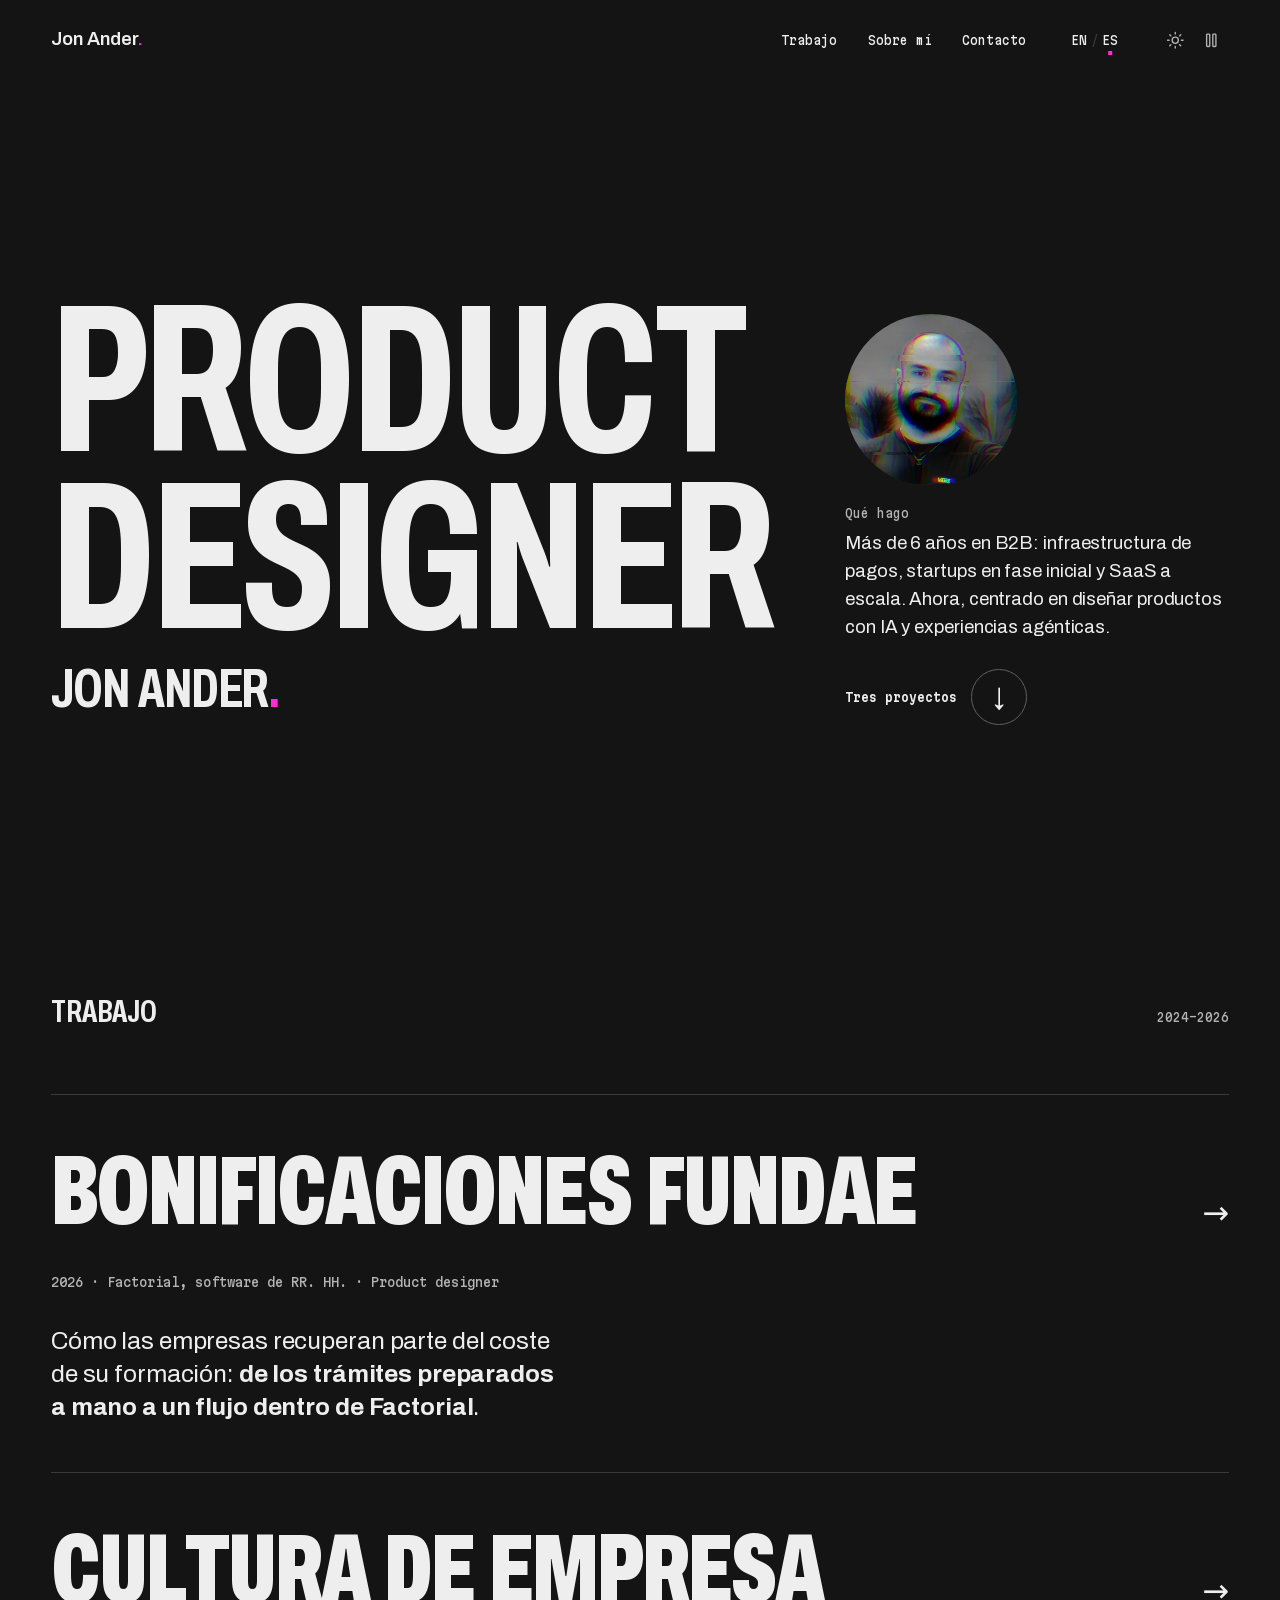
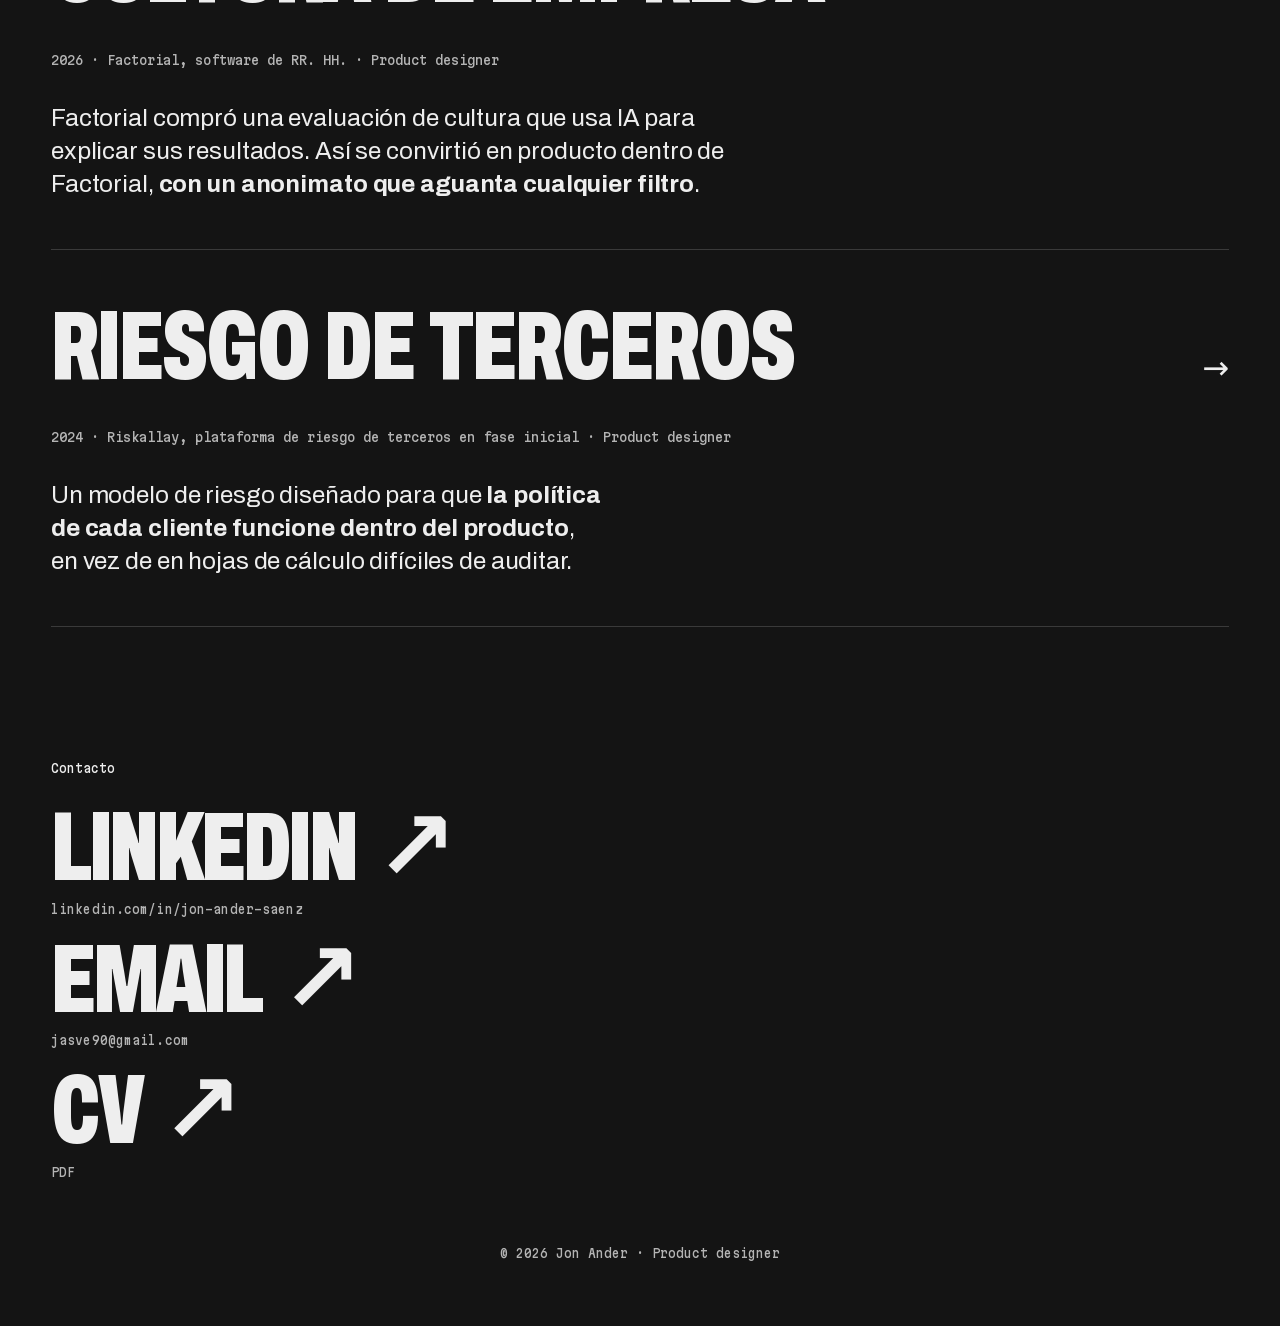
==== commit 38efdaac: "El menú del móvil ya se ve dentro de un proyecto: la cabecera abierta sube por encima de la capa del" ====
--- a/es/index.html
+++ b/es/index.html
@@ -24,8 +24,8 @@
 <script>try{if(sessionStorage.getItem('arriveB')==='1')document.documentElement.dataset.arrived='blocks'}catch(e){}</script>
 <link rel="preload" href="../fonts/archivo-latin.woff2" as="font" type="font/woff2" crossorigin>
 <link rel="preload" href="../fonts/martian-mono-latin.woff2" as="font" type="font/woff2" crossorigin>
-<link rel="stylesheet" href="../css/site.css?v=202611172030">
-<link rel="stylesheet" href="../css/home.css?v=202611172030">
+<link rel="stylesheet" href="../css/site.css?v=202611191033">
+<link rel="stylesheet" href="../css/home.css?v=202611191033">
 <script type="application/ld+json">{"@context": "https://schema.org", "@graph": [{"@type": "Person", "name": "Jon Ander", "jobTitle": "Product designer", "url": "https://jonanderdesign.github.io/", "sameAs": ["https://www.linkedin.com/in/jon-ander-saenz/"], "address": {"@type": "PostalAddress", "addressLocality": "Madrid", "addressCountry": "ES"}, "worksFor": {"@type": "Organization", "name": "Factorial"}, "knowsAbout": ["Product design", "B2B software", "HR software", "AI products", "Agentic workflows", "Prototyping in code", "Design systems"], "@id": "https://jonanderdesign.github.io/#person"}, {"@type": "WebSite", "url": "https://jonanderdesign.github.io/", "name": "Jon Ander · Product designer", "inLanguage": "es", "author": {"@id": "https://jonanderdesign.github.io/#person"}}]}</script>
 </head>
 <body id="top">
@@ -124,7 +124,7 @@
     <feDisplacementMap in="SourceGraphic" scale="90" xChannelSelector="R" yChannelSelector="G"/>
   </filter>
 </svg>
-<script src="../js/site.js?v=202611172030"></script>
-<script src="../js/home.js?v=202611172030"></script>
+<script src="../js/site.js?v=202611191033"></script>
+<script src="../js/home.js?v=202611191033"></script>
 </body>
 </html>
--- a/css/site.css
+++ b/css/site.css
@@ -1 +1 @@
-@font-face{font-family: 'Archivo';font-style: normal;font-weight: 300 900;font-stretch: 62% 125%;font-display: swap;src: url('../fonts/archivo-latin-ext.woff2') format('woff2');unicode-range: U+0100-02BA,U+02BD-02C5,U+02C7-02CC,U+02CE-02D7,U+02DD-02FF,U+0304,U+0308,U+0329,U+1D00-1DBF,U+1E00-1E9F,U+1EF2-1EFF,U+2020,U+20A0-20AB,U+20AD-20C4,U+2113,U+2C60-2C7F,U+A720-A7FF}@font-face{font-family: 'Archivo';font-style: normal;font-weight: 300 900;font-stretch: 62% 125%;font-display: swap;src: url('../fonts/archivo-latin.woff2') format('woff2');unicode-range: U+0000-00FF,U+0131,U+0152-0153,U+02BB-02BC,U+02C6,U+02DA,U+02DC,U+0304,U+0308,U+0329,U+2000-206F,U+20AC,U+2122,U+2191,U+2193,U+2212,U+2215,U+FEFF,U+FFFD}@font-face{font-family: 'Martian Mono';font-style: normal;font-weight: 300 700;font-stretch: 75% 112.5%;font-display: swap;src: url('../fonts/martian-mono-latin-ext.woff2') format('woff2');unicode-range: U+0100-02BA,U+02BD-02C5,U+02C7-02CC,U+02CE-02D7,U+02DD-02FF,U+0304,U+0308,U+0329,U+1D00-1DBF,U+1E00-1E9F,U+1EF2-1EFF,U+2020,U+20A0-20AB,U+20AD-20C4,U+2113,U+2C60-2C7F,U+A720-A7FF}@font-face{font-family: 'Martian Mono';font-style: normal;font-weight: 300 700;font-stretch: 75% 112.5%;font-display: swap;src: url('../fonts/martian-mono-latin.woff2') format('woff2');unicode-range: U+0000-00FF,U+0131,U+0152-0153,U+02BB-02BC,U+02C6,U+02DA,U+02DC,U+0304,U+0308,U+0329,U+2000-206F,U+20AC,U+2122,U+2191,U+2193,U+2212,U+2215,U+FEFF,U+FFFD}:root{--step--1:clamp(0.8333rem,0.8142rem + 0.0852vw,0.8908rem);--step-0:clamp(1.0000rem,0.9375rem + 0.2778vw,1.1875rem);--step-1:clamp(1.2000rem,1.0724rem + 0.5673vw,1.5829rem);--step-2:clamp(1.4400rem,1.2166rem + 0.9927vw,2.1101rem);--step-3:clamp(1.7280rem,1.3664rem + 1.6070vw,2.8127rem);--step-4:clamp(2.0736rem,1.5150rem + 2.4826vw,3.7493rem);--step-5:clamp(2.4883rem,1.6518rem + 3.7178vw,4.9979rem);--step-6:clamp(2.9860rem,1.7606rem + 5.4462vw,6.6622rem);--step-8:clamp(4.2998rem,1.7871rem + 11.1675vw,11.8379rem);--space-3xs:clamp(0.2500rem,0.2344rem + 0.0694vw,0.2969rem);--space-2xs:clamp(0.5000rem,0.4688rem + 0.1389vw,0.5938rem);--space-xs:clamp(0.7500rem,0.7031rem + 0.2083vw,0.8906rem);--space-s:clamp(1.0000rem,0.9375rem + 0.2778vw,1.1875rem);--space-m:clamp(1.5000rem,1.4062rem + 0.4167vw,1.7812rem);--space-l:clamp(2.0000rem,1.8750rem + 0.5556vw,2.3750rem);--space-xl:clamp(3.0000rem,2.8125rem + 0.8333vw,3.5625rem);--space-2xl:clamp(4.0000rem,3.7500rem + 1.1111vw,4.7500rem);--space-3xl:clamp(6.0000rem,5.6250rem + 1.6667vw,7.1250rem);--space-xs-s:clamp(0.7500rem,0.6042rem + 0.6481vw,1.1875rem);--space-s-m:clamp(1.0000rem,0.7396rem + 1.1574vw,1.7812rem);--space-s-xl:clamp(1.0000rem,0.1458rem + 3.7963vw,3.5625rem);--space-m-l:clamp(1.5000rem,1.2083rem + 1.2963vw,2.3750rem);--space-l-2xl:clamp(2.0000rem,1.0833rem + 4.0741vw,4.7500rem);--space-xl-2xl:clamp(3.0000rem,2.4167rem + 2.5926vw,4.7500rem);--space-xl-3xl:clamp(3.0000rem,1.6250rem + 6.1111vw,7.1250rem);--photo:clamp(6.5000rem,4.8333rem + 7.4074vw,11.5000rem);--l1:#fcfcfc;--l2:#f9f9f9;--l3:#f0f0f0;--l4:#e8e8e8;--l5:#e0e0e0;--l6:#d9d9d9;--l7:#cecece;--l8:#bbbbbb;--l9:#8d8d8d;--l10:#838383;--l11:#646464;--l12:#202020;--d1:#141414;--d2:#1c1c1c;--d3:#252525;--d4:#2c2c2c;--d5:#313131;--d6:#3a3a3a;--d7:#484848;--d8:#606060;--d9:#6e6e6e;--d10:#7b7b7b;--d11:#b4b4b4;--d12:#eeeeee;--sig-m:#ff2bd6;--sig-a:#b8ff2c;--sig-c:#00e5ff;--bg:var(--d1);--surface:var(--d3);--surface-hover:var(--d4);--line:var(--d6);--control:var(--d8);--muted:var(--d11);--fg:var(--d12);--blend:screen;--i-bg:var(--d1);--i-surface:var(--d3);--i-surface-hover:var(--d4);--i-line:var(--d6);--i-control:var(--d8);--i-muted:var(--d11);--i-fg:var(--d12);--i-blend:screen;--gutter:var(--space-s-xl);--measure:62ch;--page:82.875rem;--plate:var(--d2);--win-r:6px;--win-shadow:0 0 0 1px rgb(0 0 0/.35),0 10px 30px -6px rgb(0 0 0/.55)}:root[data-theme=light]{--plate:var(--l3);--win-shadow:0 0 0 1px rgb(0 0 0/.06),0 10px 30px -8px rgb(0 0 0/.18);--bg:var(--l1);--surface:var(--l3);--surface-hover:var(--l4);--line:var(--l6);--control:var(--l8);--muted:var(--l11);--fg:var(--l12);--blend:multiply;--i-bg:var(--l1);--i-surface:var(--l3);--i-surface-hover:var(--l4);--i-line:var(--l6);--i-control:var(--l8);--i-muted:var(--l11);--i-fg:var(--l12);--i-blend:multiply}.inv{--bg:var(--i-bg);--surface:var(--i-surface);--surface-hover:var(--i-surface-hover);--line:var(--i-line);--control:var(--i-control);--muted:var(--i-muted);--fg:var(--i-fg);--blend:var(--i-blend);background:var(--bg);color:var(--fg)}*,*::before,*::after{box-sizing:border-box}html{-webkit-text-size-adjust:100%;color-scheme:dark}:root[data-theme=light]{color-scheme:light}body{margin:0;background:var(--bg);color:var(--fg);font-family:"Archivo",system-ui,sans-serif;font-stretch:100%;font-weight:400;font-size:var(--step-0);line-height:1.5;-webkit-font-smoothing:antialiased}.page{overflow-x:clip}h1,h2,h3,p,dl,dd{margin:0}a{color:inherit;text-decoration-thickness:1px;text-underline-offset:.18em}a:hover{text-decoration-thickness:2px}:focus-visible{outline:2px solid var(--fg);outline-offset:3px}button{font:inherit;color:inherit}.display{font-stretch:62%;font-weight:850;text-transform:uppercase;letter-spacing:-.035em;word-spacing:.06em;line-height:.84}.t6{font-size:var(--step-6)}.statement{font-size:var(--step-2);line-height:1.2;letter-spacing:-.01em}.lead{font-size:var(--step-1);line-height:1.35;letter-spacing:-.005em}.label{font-size:var(--step--1);line-height:1.35;font-weight:500;color:var(--muted)}.strong{font-weight:600;color:var(--fg)}.center{box-sizing:content-box;max-inline-size:var(--page);margin-inline:auto;padding-inline:var(--gutter)}@property --s{syntax:'*';inherits:false}@property --c{syntax:'*';inherits:false}@property --g{syntax:'*';inherits:false}.stack{display:flex;flex-direction:column;justify-content:flex-start;gap:var(--s,var(--space-s))}.stack>*{margin-block:0}.cluster{display:flex;flex-wrap:wrap;align-items:center;gap:var(--c,var(--space-s))}.sidebar{display:flex;flex-wrap:wrap;gap:var(--g,var(--space-l))}.sidebar>.side{flex-basis:var(--side,16rem);flex-grow:1}.sidebar>.main{flex-basis:0;flex-grow:999;min-inline-size:var(--min,55%)}.top{position:relative;z-index:40;background:var(--bg)}@media (min-width:48rem){.top{position:sticky;top:0}}.top .bar{display:flex;flex-wrap:wrap;justify-content:space-between;align-items:center;gap:var(--space-2xs) var(--space-s);padding-block:var(--space-xs-s)}.top .brand{text-decoration:none}.top .tools{display:flex;align-items:center;flex-wrap:nowrap;gap:var(--space-l)}.top nav a{text-decoration:none;display:inline-flex;align-items:center;min-block-size:2.75rem}.lang{display:inline-flex;align-items:center;font-size:var(--step--1);font-weight:600;letter-spacing:.04em}.lang>span{display:inline-grid;place-items:center;min-block-size:2.75rem;padding-inline:.15em}.lang .sep{color:var(--line);font-weight:400}.lang .soon{color:var(--muted);cursor:default}.top .tools .cluster{flex-wrap:nowrap}.top .tools>div.cluster{gap:0}.ib{all:unset;box-sizing:border-box;cursor:pointer;display:inline-grid;place-items:center;min-inline-size:2.25rem;min-block-size:2.75rem;color:var(--muted);border-radius:999px}.ib:hover{color:var(--fg)}.ib:focus-visible{outline:2px solid var(--fg);outline-offset:2px}.ib svg{inline-size:var(--step-0);block-size:var(--step-0);fill:none;stroke:currentColor;stroke-width:1.75;stroke-linecap:round;stroke-linejoin:round}.photo{display:block;inline-size:var(--photo);aspect-ratio:1;border-radius:50%;background:var(--surface)}.big{text-decoration:none;display:inline-block}.big:hover{text-decoration:underline;text-decoration-thickness:.06em;text-underline-offset:.08em}.gl{position:relative;display:inline-block}.gl.nw{white-space:nowrap}.gl::before,.gl::after{content:attr(data-text);content:attr(data-text) / "";position:absolute;inset:0;opacity:0;pointer-events:none}.sr{position:absolute!important;inline-size:1px;block-size:1px;overflow:hidden;clip:rect(0 0 0 0);white-space:nowrap}.gx .base{position:relative;display:inline-block;transform-origin:50% 50%}.gx .base i{font-style:normal;display:inline-block}.gx .base .wd{display:inline-block;white-space:nowrap}.gx .cp,.gx .il{position:absolute;left:0;right:0;top:0;opacity:0;pointer-events:none;white-space:inherit}.gx .cp::after,.gx .il::after{content:attr(data-t);content:attr(data-t) / ""}.gx .cp{mix-blend-mode:var(--blend)}.gx .cp.m{color:var(--sig-m)}.gx .cp.a{color:var(--sig-a)}.gx .il{-webkit-mask:repeating-linear-gradient(180deg,#000 0 2px,transparent 2px 4px);mask:repeating-linear-gradient(180deg,#000 0 2px,transparent 2px 4px)}.gx .il.b{-webkit-mask:repeating-linear-gradient(180deg,transparent 0 2px,#000 2px 4px);mask:repeating-linear-gradient(180deg,transparent 0 2px,#000 2px 4px)}.gx .streak{position:absolute;left:-6%;right:-14%;height:.035em;min-height:2px;background:currentColor;opacity:0;pointer-events:none;font-style:normal}:root{--accent:#ff2bd6}:root[data-theme=light]{--accent:#c2298a}::selection{background:color-mix(in srgb,var(--accent) 40%,transparent)}.dot{color:var(--accent)}a:hover{text-decoration-color:var(--accent)}.gx .base i[data-dot]{color:var(--accent)}.go i,.back i,.cue .arr i,.contact .big>span:last-child{font-style:normal;transition:color .15s}a:hover .go i,a:focus-visible .go i,.back:hover i,.back:focus-visible i,.cue:hover .arr i,.contact a.big:hover>span:last-child,.contact a.big:focus-visible>span:last-child{color:var(--accent)}.next .nt .base .wd:last-child::after{content:".";color:var(--accent);opacity:0;transition:opacity .2s}.next:hover .nt .base .wd:last-child::after,.next:focus-visible .nt .base .wd:last-child::after{opacity:1}.top nav a,.lang>span{position:relative}.top nav a[aria-current]::after,.top nav a:not([aria-disabled=true]):hover::after,.lang [aria-current]::after{content:"";position:absolute;left:50%;bottom:.45rem;inline-size:.3em;block-size:.3em;background:var(--accent);transform:translateX(-50%)}.gx .base i.fm{color:var(--sig-m)}.gx .base i.fa{color:var(--sig-a)}.gl::before{color:var(--sig-c);mix-blend-mode:var(--blend)}.gl::after{color:var(--sig-m);mix-blend-mode:var(--blend)}.hard::before{opacity:1!important;animation:h1 .12s steps(2) infinite!important}.hard::after{opacity:1!important;animation:h2 .1s steps(2) infinite!important}@keyframes h1{0%{clip-path:inset(10% 0 55% 0);transform:translate(-.09em,0)}50%{clip-path:inset(58% 0 8% 0);transform:translate(.12em,0)}100%{clip-path:inset(30% 0 40% 0);transform:translate(-.06em,0)}}@keyframes h2{0%{clip-path:inset(62% 0 4% 0);transform:translate(.1em,0)}50%{clip-path:inset(4% 0 70% 0);transform:translate(-.13em,0)}100%{clip-path:inset(40% 0 30% 0);transform:translate(.07em,0)}}.fl{position:fixed;z-index:70;width:220px;height:220px;border-radius:50%;pointer-events:none;transform:translate(-50%,-50%) scale(0);filter:url(#goo);will-change:transform}.fl.a{background:var(--sig-c)}.fl.m{background:var(--sig-m)}.slices{position:fixed;inset:0;z-index:75;pointer-events:none;display:flex;flex-direction:column}.slices i{flex:1;display:block;background:var(--i-bg);transform:translateX(-110%);box-shadow:-6px 0 0 var(--sig-c),6px 0 0 var(--sig-m)}.scan{position:fixed;inset:0;z-index:76;pointer-events:none;background:repeating-linear-gradient(0deg,transparent 0 2px,#ffffff10 3px 3px);opacity:0}.flash{position:fixed;inset:0;z-index:77;pointer-events:none;background:#fff;opacity:0;mix-blend-mode:difference}.case{position:fixed;inset:0;z-index:80;overflow-y:auto;display:none}.case.open{display:block}.case dl{--s:var(--space-xs)}.case dt{font-size:var(--step--1);color:var(--muted);font-weight:500}.case dd{font-size:var(--step-0)}.rm .gx .cp,.rm .gx .il,.rm .gx .streak,.rm .gl::before,.rm .gl::after{display:none!important}.rm .fl,.rm .slices,.rm .scan,.rm .flash{display:none!important}@keyframes rip{0%{transform:translateX(-1.2%);box-shadow:8px 0 0 var(--sig-m),-8px 0 0 var(--sig-c);clip-path:polygon(0 0,100% 0,100% 34%,0 34%,0 46%,100% 46%,100% 100%,0 100%)}25%{transform:translateX(1.6%);box-shadow:-6px 0 0 var(--sig-c),6px 0 0 var(--sig-m);clip-path:none}50%{transform:translate(-.5%,.6%);box-shadow:4px 0 0 var(--sig-c);clip-path:polygon(0 0,100% 0,100% 62%,0 62%,0 70%,100% 70%,100% 100%,0 100%)}75%{transform:translateX(.4%);box-shadow:none;clip-path:none}100%{transform:none;box-shadow:none;clip-path:none}}.mb{position:fixed;z-index:2147483645;overflow:hidden;pointer-events:none;background:var(--bg)}.mb-cut{position:fixed;inset:0;z-index:2147483646;background:#000;pointer-events:none}.gx .base i.blk{position:relative;color:transparent}.gx .base i.blk::after{content:"";position:absolute;left:0;right:0;top:calc(50% - .352em);height:.686em;background:var(--bk,var(--fg))}.case-page{min-block-size:100svh}.case-page .top{background:var(--bg)}.chead{padding-block:var(--space-l-2xl) var(--space-l)}.ctitle{font-size:var(--step-8);font-weight:700;letter-spacing:-.02em;line-height:.86}.cstory{max-inline-size:28ch;text-wrap:balance}.facts{display:grid;grid-template-columns:repeat(auto-fit,minmax(min(12rem,100%),1fr));gap:var(--space-s) var(--space-l);border-block:1px solid var(--line);padding-block:var(--space-s)}.facts dt{font-size:var(--step--1);color:var(--muted);font-weight:500}.facts dd{margin:0;font-size:var(--step-0)}.nda{font-size:var(--step--1);color:var(--muted)}.csec{padding-block:var(--space-xl-2xl)}.csec + .csec{padding-block-start:0}.chap{font-size:var(--step-4);font-weight:700;letter-spacing:-.02em;line-height:.9}.ctext{max-inline-size:54ch}.ctext p+p{margin-block-start:var(--space-s)}.dec{border-block-start:1px solid var(--line);padding-block:var(--space-m)}.dec:first-child{border-block-start:0;padding-block-start:0}.dec h3{font-size:var(--step-2);font-weight:600;letter-spacing:-.01em;line-height:1.15}.result{font-size:var(--step-2);line-height:1.25;max-inline-size:34ch;text-wrap:pretty}.next{text-decoration:none;border-block:1px solid var(--line);padding-block:var(--space-m)}.next .nt{font-size:var(--step-6);font-weight:700;letter-spacing:-.02em;line-height:.86}.next .go{font-size:var(--step-0);font-weight:600}.next:hover .go i{transform:translateX(var(--space-3xs))}.next .go i{font-style:normal;display:inline-block;transition:transform .3s cubic-bezier(.2,.8,.2,1)}.contact{padding-block:var(--space-l-2xl) var(--space-l)}.contact .big{text-decoration:none;display:inline-flex;align-items:center;gap:.25em}.foot{display:flex;justify-content:center;text-align:center;flex-wrap:wrap;gap:var(--space-xs);padding-block:var(--space-l) var(--space-m)}.top nav a{display:inline-flex;align-items:center;justify-content:center;min-block-size:2.75rem;min-inline-size:2.75rem}.back{align-self:flex-start;display:inline-flex;align-items:center;min-block-size:2.75rem;text-decoration:none}.contact .big{min-block-size:2.75rem}.overview .facts{border-block:1px solid var(--line)}.viz{inline-size:100%}.flow{display:flex;align-items:stretch;gap:var(--space-2xs);list-style:none;padding:0;margin:0}.flow>li{flex:1 1 0;min-inline-size:0;border:1px solid var(--line);background:var(--surface);padding:var(--space-xs) var(--space-s);display:flex;flex-direction:column;gap:var(--space-3xs)}.flow>li b{font-weight:600;font-size:var(--step-0);line-height:1.2}.flow>li span{color:var(--muted);font-size:var(--step--1);line-height:1.35}.flow>li.out{background:transparent;border-style:dashed}.flow>li.key{border-color:var(--accent)}.flow>li.arr{flex:0 0 auto;border:0;background:none;padding:0;justify-content:center;color:var(--muted)}.flow>li.branch{border:0;background:none;padding:0;gap:var(--space-3xs)}.branch>.or{font-style:normal;color:var(--muted);font-size:var(--step--1);align-self:center}.branch>div{border:1px solid var(--line);background:var(--surface);padding:var(--space-xs) var(--space-s);display:flex;flex-direction:column;gap:var(--space-3xs);flex:1}.csec>.main{container-type:inline-size}@container (max-width:36rem){.flow{flex-direction:column;counter-reset:step;gap:var(--space-3xs)}.flow>li.arr{display:none}.flow>li:not(.arr):not(.branch)>b::before{counter-increment:step;content:counter(step) ". ";color:var(--muted)}.flow>li.branch{flex-direction:row;counter-increment:step}.branch>div>b::before{content:counter(step) ". ";color:var(--muted)}}@container (min-width:36.01rem){.flow:has(.branch)>li:not(.branch):not(.arr){align-self:center}}.stats{display:grid;grid-template-columns:repeat(auto-fit,minmax(min(9rem,100%),1fr));gap:var(--space-s) var(--space-l);border-block:1px solid var(--line);padding-block:var(--space-s);margin:0}.stats div{display:flex;flex-direction:column;gap:var(--space-3xs)}.stats dt{order:2;color:var(--muted);font-size:var(--step--1)}.stats dd{order:1;margin:0;font-size:var(--step-4);font-weight:700;letter-spacing:-.02em;line-height:1}.mini{border-collapse:collapse;inline-size:100%;max-inline-size:36rem;font-size:var(--step-0)}.mini th{text-align:start;font-weight:400;padding:var(--space-2xs) var(--space-s) var(--space-2xs) 0;border-block-end:1px solid var(--line)}.mini td{text-align:end;font-weight:600;padding-block:var(--space-2xs);border-block-end:1px solid var(--line);white-space:nowrap}.mini tr.leak th,.mini tr.leak td{font-weight:700;color:var(--fg)}.hero{align-items:start;justify-content:space-between}.facts .wide{grid-column:1/-1}.overview>.main{container-type:inline-size}.facts{grid-template-columns:1fr}@container (min-width:36rem){.facts{grid-template-columns:repeat(3,1fr)}.facts:not(:has(>div:nth-child(4))){grid-template-columns:repeat(2,1fr)}}.facts .wide dd{font-size:var(--step-1);line-height:1.3}@container (max-width:36rem){.thumbs{grid-template-columns:repeat(3,1fr)}.thumbs .main-shot{grid-column:1/-1;grid-row:auto}.thumbs .shot.no{aspect-ratio:4/3}}@container (min-width:44rem){.comp-grid{grid-template-columns:minmax(0,.85fr) minmax(0,1.15fr);grid-template-areas:"plan term" "plan ticket"}.comp .plan{grid-area:plan}.comp .term{grid-area:term}.comp .ticket{grid-area:ticket}}.piece{border:1px solid var(--line);background:var(--surface);padding:var(--space-s);min-inline-size:0;display:flex;flex-direction:column;gap:var(--space-2xs);font-size:max(var(--step--1),.875rem);line-height:1.45}.piece .pk{margin:0;color:var(--muted)}.plan-sec{margin:0;padding-inline-start:1.6em}.plan-sec li::marker{color:var(--muted)}.checks{list-style:none;margin:0;padding:var(--space-2xs) 0 0;border-block-start:1px solid var(--line);display:grid;gap:var(--space-3xs)}.checks li{display:grid;grid-template-columns:1.3em minmax(0,1fr)}.checks i{font-style:normal;color:var(--muted)}.term pre{margin:0;white-space:pre-wrap;overflow-wrap:anywhere;font-family:ui-monospace,SFMono-Regular,Menlo,Consolas,monospace;font-size:1em;line-height:1.5}.term b{font-weight:700;color:var(--fg)}.ticket .tt{margin:0;font-weight:700;color:var(--fg);font-size:var(--step-0);line-height:1.3}.ticket dl{display:grid;grid-template-columns:auto minmax(0,1fr);gap:var(--space-3xs) var(--space-s);margin:0}.ticket dt{color:var(--muted)}.ticket dd{margin:0}.piece .mini{max-inline-size:none}.rounds{list-style:none;margin:0;padding:0;display:grid;gap:var(--space-3xs)}.rounds b{color:var(--fg);font-weight:700;margin-inline-end:.4em}.chat .msg{margin:0;display:grid;grid-template-columns:2.6em minmax(0,1fr);gap:var(--space-2xs)}.chat .msg span{color:var(--muted)}.chat .msg.me{color:var(--fg);font-weight:700}@container (min-width:44rem){.comp-grid.two,.comp-grid.three{grid-template-areas:none}.comp-grid.two{grid-template-columns:minmax(0,.8fr) minmax(0,1.2fr)}}@container (min-width:56rem){.comp-grid.three{grid-template-columns:repeat(3,minmax(0,1fr))}}@container (min-width:44rem) and (max-width:56rem){.comp-grid.three{grid-template-columns:minmax(0,1fr) minmax(0,1fr)}.comp-grid.three .chat{grid-row:span 2}}.timeline{list-style:none;margin:0;padding:0;display:grid;gap:0;max-inline-size:44rem}.timeline li{display:grid;grid-template-columns:minmax(0,12rem) minmax(0,1fr);gap:var(--space-2xs) var(--space-s);padding-block:var(--space-xs);border-block-start:1px solid var(--line)}.timeline b{font-weight:700;color:var(--fg)}.timeline span{color:var(--muted)}@container (max-width:36rem){.timeline li{grid-template-columns:minmax(0,1fr)}}.back{gap:.35em}.timeline{max-inline-size:54ch}a.zoom{display:block;cursor:zoom-in}.timeline span{text-wrap:pretty}@media (hover:none){figure:has(a.zoom) > figcaption::after{content:" Tap an image to enlarge it."}}@container (min-width:44rem){.tabs3{grid-template-columns:repeat(3,minmax(0,1fr))}}:root{--plate-pad:clamp(1rem,.4rem + 2.6vw,2.5rem)}.fig{margin:0;display:grid;gap:var(--space-s);inline-size:100%;min-inline-size:0}.stack>.fig{margin-block-start:var(--space-s)}.fig>figcaption{font-size:1rem;color:var(--muted);line-height:1.5;max-inline-size:60ch}.plate{background:var(--plate);padding:var(--plate-pad);display:grid;place-items:center;min-inline-size:0;container-type:inline-size}.plate img{display:block;inline-size:100%;block-size:auto;border-radius:var(--win-r);box-shadow:var(--win-shadow)}.plate a.zoom{inline-size:100%;border-radius:var(--win-r)}.dec{padding-block-end:var(--space-l)}.plate.board{place-items:stretch;align-content:start;gap:var(--space-m) var(--space-s)}@container (min-width:36rem){.plate.board{grid-template-columns:repeat(2,minmax(0,1fr))}.plate.board .alts{display:contents}}.board .frame{display:grid;gap:var(--space-2xs);min-inline-size:0;align-content:start}.board .fname{margin:0;font-size:var(--step--1);color:var(--muted);line-height:1.35}.board .fname b{color:var(--fg);font-weight:600}.board .alts{display:grid;gap:var(--space-s);grid-template-columns:minmax(0,1fr)}.plate.docs{place-items:stretch;align-items:start;gap:var(--space-s);grid-template-columns:minmax(0,1fr)}@container (min-width:40rem){.plate.docs{grid-template-columns:minmax(0,.85fr) minmax(0,1.15fr);grid-template-areas:"plan term" "plan ticket"}.plate.docs .plan{grid-area:plan;align-self:stretch}.plate.docs .term{grid-area:term}.plate.docs .ticket{grid-area:ticket}}.doc{border-radius:var(--win-r);box-shadow:var(--win-shadow);padding:var(--space-xs) var(--space-s);min-inline-size:0;display:flex;flex-direction:column;gap:var(--space-3xs);font-family:-apple-system,BlinkMacSystemFont,"Segoe UI",Inter,system-ui,sans-serif;font-size:.8125rem;line-height:1.45}.doc.paper{background:#fff;color:#1f2328;--fg:#1f2328;--muted:#59636e;--line:#d8dee4}.doc.termwin{background:#0d1117;color:#c9d1d9;--fg:#f0f6fc;--muted:#8b949e;--line:#30363d}.doc .pk{margin:0 0 var(--space-3xs);color:var(--muted);font-size:.75rem}.doc.termwin .pk{display:flex;align-items:center;gap:.5em}.doc.termwin .pk::before{content:"";inline-size:.55em;block-size:.55em;border-radius:50%;background:#ff5f57;box-shadow:.9em 0 0 #febc2e,1.8em 0 0 #28c840;margin-inline-end:2.2em}.doc.ticket .tt{font-size:.875rem}.plate.docs .plan .checks{margin-block-start:var(--space-2xs)}.zoombox{border:0;padding:0;margin:0;inline-size:100vw;block-size:100dvh;max-inline-size:none;max-block-size:none;background:transparent;color:#fff}.zoombox[open]{display:grid;place-items:center}.zoombox::backdrop{background:rgb(0 0 0/.97)}.zoomscroll{display:grid;place-items:center;max-inline-size:100vw;max-block-size:100dvh}.zoombox img{display:block;max-inline-size:94vw;max-block-size:calc(100dvh - 8rem);inline-size:auto;block-size:auto;object-fit:contain;border-radius:var(--win-r);cursor:zoom-out}.zoombox.pan .zoomscroll{inline-size:100vw;block-size:100dvh;overflow:auto;place-items:start;padding:4.5rem var(--space-s) var(--space-s);overscroll-behavior:contain}.zoombox.pan img{max-inline-size:none;max-block-size:none;cursor:auto}.zoomclose{position:fixed;inset-block-start:var(--space-s);inset-inline-end:var(--space-s);inline-size:2.75rem;block-size:2.75rem;border-radius:50%;border:1px solid rgb(255 255 255/.35);background:rgb(0 0 0/.6);color:#fff;font-size:1.6rem;line-height:1;cursor:pointer;display:grid;place-items:center;padding:0}.zoomclose:hover{background:rgb(255 255 255/.15)}@media (min-width:48rem){.csec.sidebar>.side,.sidebar.overview>.side{flex-grow:0}}.plate.board{column-gap:20px}.doc .tt{margin:0;font-weight:700;color:var(--fg);font-size:.875rem;line-height:1.35}@container (min-width:40rem){.plate.docs.three{grid-template-columns:repeat(2,minmax(0,1fr));grid-template-areas:"canvas chat" "audit chat"}.plate.docs.three .canvas{grid-area:canvas}.plate.docs.three .audit{grid-area:audit}.plate.docs.three .chat{grid-area:chat;align-self:stretch}}.doc.chat .msg{gap:var(--space-3xs)}.piece.before .mini{max-inline-size:none}.main:not(.stack)>.fig{margin-block-start:var(--space-l)}.hero.hero-wide{margin-block-end:var(--space-l)}@container (max-width:40rem){.plate.docs,.plate.docs.three{grid-template-columns:none;grid-template-areas:none;grid-auto-flow:column;grid-auto-columns:88%;overflow-x:auto;scroll-snap-type:x mandatory;scroll-padding-inline:var(--plate-pad);align-items:start;overscroll-behavior-x:contain}.plate.docs>.doc{scroll-snap-align:start}}.dec:last-child{padding-block-end:0}.hero>.main.about-photos{flex:0 1 41rem;min-inline-size:0;margin:0;display:grid;grid-template-columns:repeat(2,minmax(0,1fr));gap:var(--space-s);align-self:start}.about-photos img{display:block;inline-size:100%;block-size:auto;aspect-ratio:4/5;object-fit:cover;border-radius:var(--win-r);box-shadow:var(--win-shadow)}.about-photos img.me{filter:grayscale(1)}@media (max-width:48rem){.hero>.main.about-photos{margin-inline-start:0;flex-basis:100%}}@supports (animation-timeline: view()){@media (prefers-reduced-motion: no-preference){html:not(.rm) .intro .names{animation:hero-out linear both;animation-timeline:view();animation-range:exit 0% exit 90%;transform-origin:left top}html:not(.rm) .intro .bottom{animation:hero-fade linear both;animation-timeline:view();animation-range:exit 10% exit 100%}@keyframes hero-out{to{transform:translateY(-6%) scale(.86);opacity:.35}}@keyframes hero-fade{to{opacity:0}}@media (min-width:48rem){html:not(.rm) .rows .prow .ptitle{animation:breathe linear both;animation-timeline:view();animation-range:entry 0% exit 100%}}@keyframes breathe{0%{font-stretch:62%;letter-spacing:-.02em}45%{font-stretch:74%;letter-spacing:0}55%{font-stretch:74%;letter-spacing:0}100%{font-stretch:62%;letter-spacing:-.02em}}html:not(.rm) .rows .prow::after{animation:rule-fill linear both!important;animation-timeline:view()!important;animation-range:entry 0% entry 100%!important;transform:scaleX(0)}@keyframes rule-fill{from{transform:scaleX(0)}to{transform:none}}html:not(.rm) .chead .fig .plate{animation:settle linear both;animation-timeline:view();animation-range:exit 0% exit 60%;transform-origin:center top}@keyframes settle{to{transform:scale(.96) translateY(-2%);opacity:.6}}html:not(.rm) .csec .fig .plate,html:not(.rm) .csec .fig > img{animation:open-up linear both;animation-timeline:view();animation-range:entry 0% entry 100%;transform-origin:center bottom}@keyframes open-up{from{clip-path:inset(0 0 60% 0);transform:translateY(40px) scale(.94);opacity:.4}to{clip-path:inset(0);transform:none;opacity:1}}html:not(.rm) ol.flow.viz > li{animation:step-in linear both;animation-timeline:view()}html:not(.rm) ol.flow.viz > li:nth-child(1){animation-range:entry 0% entry 35%}html:not(.rm) ol.flow.viz > li:nth-child(2){animation-range:entry 8% entry 43%}html:not(.rm) ol.flow.viz > li:nth-child(3){animation-range:entry 16% entry 51%}html:not(.rm) ol.flow.viz > li:nth-child(4){animation-range:entry 24% entry 59%}html:not(.rm) ol.flow.viz > li:nth-child(5){animation-range:entry 32% entry 67%}html:not(.rm) ol.flow.viz > li:nth-child(6){animation-range:entry 40% entry 75%}html:not(.rm) ol.flow.viz > li:nth-child(7){animation-range:entry 48% entry 83%}html:not(.rm) ol.flow.viz > li:nth-child(8){animation-range:entry 56% entry 91%}html:not(.rm) ol.flow.viz > li:nth-child(9){animation-range:entry 64% entry 99%}@keyframes step-in{from{opacity:0;transform:translateY(10px)}to{opacity:1;transform:none}}html:not(.rm) .csec .stats dd{animation:num-in linear both;animation-timeline:view();animation-range:entry 0% entry 60%}@keyframes num-in{from{opacity:0;transform:translateY(18px)}to{opacity:1;transform:none}}}}@media (min-width:64rem){.csec .side.chap{position:sticky;top:calc(var(--hdr,82px) + 24px);align-self:start}}.csec + .csec::before,.chead + .csec::before{content:"";display:block;inline-size:100%;block-size:.375rem;background:linear-gradient(var(--accent),var(--accent)) 0 0/2.5rem 100% no-repeat;background-origin:content-box;margin-block-end:calc(var(--space-xl-2xl) - var(--space-s))}.chead + .csec{padding-block-start:calc(var(--space-xl-2xl) - var(--space-l))}@media (min-width:48rem){.csec + .csec::before,.chead + .csec::before{background-position-x:calc(var(--side,16rem) + var(--space-l))}}.top .tools .nav-home{display:none}.menu-btn{display:none}.menu-btn svg{inline-size:1.25rem;block-size:1.25rem;fill:none;stroke:currentColor;stroke-width:1.75;stroke-linecap:round}.menu-btn .x{display:none}.top.open .menu-btn svg{display:none}.top.open .menu-btn .x{display:block}@media (max-width:47.99rem){.menu-btn{display:inline-grid;color:var(--fg);order:-1;margin-inline-end:auto}.top .tools{display:contents}.top .brand{display:none}.top .bar{flex-wrap:nowrap;justify-content:flex-end;align-items:center;gap:var(--space-2xs)}.top .tools nav.cluster{display:none}.top .tools>.lang{order:2}.top .tools>div.cluster{order:3;gap:var(--space-3xs);margin-inline-start:var(--space-2xs)}.lang [aria-current],.lang .sep{display:none}.top.open .tools nav.cluster{display:flex;flex-direction:column;align-items:flex-start;gap:var(--space-s);position:absolute;inset-inline:0;top:100%;z-index:40;background:var(--bg);border-block-start:1px solid var(--line);border-block-end:1px solid var(--line);padding:var(--space-s) var(--gutter) var(--space-m)}.top{position:relative}.top .bar{align-items:center}.top .tools{align-items:center}.top.open .tools nav a{font-size:var(--step-1);min-block-size:2.75rem;padding-inline:0;inline-size:100%}.top .tools .nav-home{display:inline-flex;align-items:center;min-block-size:2.75rem;inline-size:100%;font-size:var(--step-1);text-decoration:none}.top.open .tools nav a[aria-current]::after{left:0;transform:none;bottom:.6rem}}:root{--mono:"Martian Mono",ui-monospace,"SF Mono",Menlo,monospace}.top nav a,.lang,.intro .label,.work-head .label,.pmeta,.contact>.label,.foot,.cue-t,.addr{font-family:var(--mono);font-stretch:87.5%;font-weight:450;letter-spacing:0;text-transform:none}.top nav a,.lang{font-size:.75rem}.top nav a{display:inline-flex;align-items:center;justify-content:center;min-block-size:2.75rem;min-inline-size:2.75rem}.top nav a{padding:2px 6px}.top nav a[aria-current]{background:#eee;color:var(--bg,#111)}.top nav a[aria-current] .gx{color:inherit}@media (min-width:48rem){.top nav a{min-inline-size:0;justify-content:normal}}.lang>a{display:inline-grid;place-items:center;min-block-size:2.75rem;padding-inline:.15em;text-decoration:none}.foot a{display:inline-flex;align-items:center;min-block-size:2.75rem;padding-inline:.25em}.foot,.page .foot{justify-content:center;text-align:center}.foot>span{flex:0 1 auto}.cutx .base{clip-path:none!important;transform:none!important;text-shadow:none!important}.cutx .ct{display:none!important}.about-intro .statement.cstory{font-size:25px;line-height:1.4;max-inline-size:60ch;letter-spacing:-.005em}+@font-face{font-family: 'Archivo';font-style: normal;font-weight: 300 900;font-stretch: 62% 125%;font-display: swap;src: url('../fonts/archivo-latin-ext.woff2') format('woff2');unicode-range: U+0100-02BA,U+02BD-02C5,U+02C7-02CC,U+02CE-02D7,U+02DD-02FF,U+0304,U+0308,U+0329,U+1D00-1DBF,U+1E00-1E9F,U+1EF2-1EFF,U+2020,U+20A0-20AB,U+20AD-20C4,U+2113,U+2C60-2C7F,U+A720-A7FF}@font-face{font-family: 'Archivo';font-style: normal;font-weight: 300 900;font-stretch: 62% 125%;font-display: swap;src: url('../fonts/archivo-latin.woff2') format('woff2');unicode-range: U+0000-00FF,U+0131,U+0152-0153,U+02BB-02BC,U+02C6,U+02DA,U+02DC,U+0304,U+0308,U+0329,U+2000-206F,U+20AC,U+2122,U+2191,U+2193,U+2212,U+2215,U+FEFF,U+FFFD}@font-face{font-family: 'Martian Mono';font-style: normal;font-weight: 300 700;font-stretch: 75% 112.5%;font-display: swap;src: url('../fonts/martian-mono-latin-ext.woff2') format('woff2');unicode-range: U+0100-02BA,U+02BD-02C5,U+02C7-02CC,U+02CE-02D7,U+02DD-02FF,U+0304,U+0308,U+0329,U+1D00-1DBF,U+1E00-1E9F,U+1EF2-1EFF,U+2020,U+20A0-20AB,U+20AD-20C4,U+2113,U+2C60-2C7F,U+A720-A7FF}@font-face{font-family: 'Martian Mono';font-style: normal;font-weight: 300 700;font-stretch: 75% 112.5%;font-display: swap;src: url('../fonts/martian-mono-latin.woff2') format('woff2');unicode-range: U+0000-00FF,U+0131,U+0152-0153,U+02BB-02BC,U+02C6,U+02DA,U+02DC,U+0304,U+0308,U+0329,U+2000-206F,U+20AC,U+2122,U+2191,U+2193,U+2212,U+2215,U+FEFF,U+FFFD}:root{--step--1:clamp(0.8333rem,0.8142rem + 0.0852vw,0.8908rem);--step-0:clamp(1.0000rem,0.9375rem + 0.2778vw,1.1875rem);--step-1:clamp(1.2000rem,1.0724rem + 0.5673vw,1.5829rem);--step-2:clamp(1.4400rem,1.2166rem + 0.9927vw,2.1101rem);--step-3:clamp(1.7280rem,1.3664rem + 1.6070vw,2.8127rem);--step-4:clamp(2.0736rem,1.5150rem + 2.4826vw,3.7493rem);--step-5:clamp(2.4883rem,1.6518rem + 3.7178vw,4.9979rem);--step-6:clamp(2.9860rem,1.7606rem + 5.4462vw,6.6622rem);--step-8:clamp(4.2998rem,1.7871rem + 11.1675vw,11.8379rem);--space-3xs:clamp(0.2500rem,0.2344rem + 0.0694vw,0.2969rem);--space-2xs:clamp(0.5000rem,0.4688rem + 0.1389vw,0.5938rem);--space-xs:clamp(0.7500rem,0.7031rem + 0.2083vw,0.8906rem);--space-s:clamp(1.0000rem,0.9375rem + 0.2778vw,1.1875rem);--space-m:clamp(1.5000rem,1.4062rem + 0.4167vw,1.7812rem);--space-l:clamp(2.0000rem,1.8750rem + 0.5556vw,2.3750rem);--space-xl:clamp(3.0000rem,2.8125rem + 0.8333vw,3.5625rem);--space-2xl:clamp(4.0000rem,3.7500rem + 1.1111vw,4.7500rem);--space-3xl:clamp(6.0000rem,5.6250rem + 1.6667vw,7.1250rem);--space-xs-s:clamp(0.7500rem,0.6042rem + 0.6481vw,1.1875rem);--space-s-m:clamp(1.0000rem,0.7396rem + 1.1574vw,1.7812rem);--space-s-xl:clamp(1.0000rem,0.1458rem + 3.7963vw,3.5625rem);--space-m-l:clamp(1.5000rem,1.2083rem + 1.2963vw,2.3750rem);--space-l-2xl:clamp(2.0000rem,1.0833rem + 4.0741vw,4.7500rem);--space-xl-2xl:clamp(3.0000rem,2.4167rem + 2.5926vw,4.7500rem);--space-xl-3xl:clamp(3.0000rem,1.6250rem + 6.1111vw,7.1250rem);--photo:clamp(6.5000rem,4.8333rem + 7.4074vw,11.5000rem);--l1:#fcfcfc;--l2:#f9f9f9;--l3:#f0f0f0;--l4:#e8e8e8;--l5:#e0e0e0;--l6:#d9d9d9;--l7:#cecece;--l8:#bbbbbb;--l9:#8d8d8d;--l10:#838383;--l11:#646464;--l12:#202020;--d1:#141414;--d2:#1c1c1c;--d3:#252525;--d4:#2c2c2c;--d5:#313131;--d6:#3a3a3a;--d7:#484848;--d8:#606060;--d9:#6e6e6e;--d10:#7b7b7b;--d11:#b4b4b4;--d12:#eeeeee;--sig-m:#ff2bd6;--sig-a:#b8ff2c;--sig-c:#00e5ff;--bg:var(--d1);--surface:var(--d3);--surface-hover:var(--d4);--line:var(--d6);--control:var(--d8);--muted:var(--d11);--fg:var(--d12);--blend:screen;--i-bg:var(--d1);--i-surface:var(--d3);--i-surface-hover:var(--d4);--i-line:var(--d6);--i-control:var(--d8);--i-muted:var(--d11);--i-fg:var(--d12);--i-blend:screen;--gutter:var(--space-s-xl);--measure:62ch;--page:82.875rem;--plate:var(--d2);--win-r:6px;--win-shadow:0 0 0 1px rgb(0 0 0/.35),0 10px 30px -6px rgb(0 0 0/.55)}:root[data-theme=light]{--plate:var(--l3);--win-shadow:0 0 0 1px rgb(0 0 0/.06),0 10px 30px -8px rgb(0 0 0/.18);--bg:var(--l1);--surface:var(--l3);--surface-hover:var(--l4);--line:var(--l6);--control:var(--l8);--muted:var(--l11);--fg:var(--l12);--blend:multiply;--i-bg:var(--l1);--i-surface:var(--l3);--i-surface-hover:var(--l4);--i-line:var(--l6);--i-control:var(--l8);--i-muted:var(--l11);--i-fg:var(--l12);--i-blend:multiply}.inv{--bg:var(--i-bg);--surface:var(--i-surface);--surface-hover:var(--i-surface-hover);--line:var(--i-line);--control:var(--i-control);--muted:var(--i-muted);--fg:var(--i-fg);--blend:var(--i-blend);background:var(--bg);color:var(--fg)}*,*::before,*::after{box-sizing:border-box}html{-webkit-text-size-adjust:100%;color-scheme:dark}:root[data-theme=light]{color-scheme:light}body{margin:0;background:var(--bg);color:var(--fg);font-family:"Archivo",system-ui,sans-serif;font-stretch:100%;font-weight:400;font-size:var(--step-0);line-height:1.5;-webkit-font-smoothing:antialiased}.page{overflow-x:clip}h1,h2,h3,p,dl,dd{margin:0}a{color:inherit;text-decoration-thickness:1px;text-underline-offset:.18em}a:hover{text-decoration-thickness:2px}:focus-visible{outline:2px solid var(--fg);outline-offset:3px}button{font:inherit;color:inherit}.display{font-stretch:62%;font-weight:850;text-transform:uppercase;letter-spacing:-.035em;word-spacing:.06em;line-height:.84}.t6{font-size:var(--step-6)}.statement{font-size:var(--step-2);line-height:1.2;letter-spacing:-.01em}.lead{font-size:var(--step-1);line-height:1.35;letter-spacing:-.005em}.label{font-size:var(--step--1);line-height:1.35;font-weight:500;color:var(--muted)}.strong{font-weight:600;color:var(--fg)}.center{box-sizing:content-box;max-inline-size:var(--page);margin-inline:auto;padding-inline:var(--gutter)}@property --s{syntax:'*';inherits:false}@property --c{syntax:'*';inherits:false}@property --g{syntax:'*';inherits:false}.stack{display:flex;flex-direction:column;justify-content:flex-start;gap:var(--s,var(--space-s))}.stack>*{margin-block:0}.cluster{display:flex;flex-wrap:wrap;align-items:center;gap:var(--c,var(--space-s))}.sidebar{display:flex;flex-wrap:wrap;gap:var(--g,var(--space-l))}.sidebar>.side{flex-basis:var(--side,16rem);flex-grow:1}.sidebar>.main{flex-basis:0;flex-grow:999;min-inline-size:var(--min,55%)}.top{position:relative;z-index:40;background:var(--bg)}@media (min-width:48rem){.top{position:sticky;top:0}}.top .bar{display:flex;flex-wrap:wrap;justify-content:space-between;align-items:center;gap:var(--space-2xs) var(--space-s);padding-block:var(--space-xs-s)}.top .brand{text-decoration:none}.top .tools{display:flex;align-items:center;flex-wrap:nowrap;gap:var(--space-l)}.top nav a{text-decoration:none;display:inline-flex;align-items:center;min-block-size:2.75rem}.lang{display:inline-flex;align-items:center;font-size:var(--step--1);font-weight:600;letter-spacing:.04em}.lang>span{display:inline-grid;place-items:center;min-block-size:2.75rem;padding-inline:.15em}.lang .sep{color:var(--line);font-weight:400}.lang .soon{color:var(--muted);cursor:default}.top .tools .cluster{flex-wrap:nowrap}.top .tools>div.cluster{gap:0}.ib{all:unset;box-sizing:border-box;cursor:pointer;display:inline-grid;place-items:center;min-inline-size:2.25rem;min-block-size:2.75rem;color:var(--muted);border-radius:999px}.ib:hover{color:var(--fg)}.ib:focus-visible{outline:2px solid var(--fg);outline-offset:2px}.ib svg{inline-size:var(--step-0);block-size:var(--step-0);fill:none;stroke:currentColor;stroke-width:1.75;stroke-linecap:round;stroke-linejoin:round}.photo{display:block;inline-size:var(--photo);aspect-ratio:1;border-radius:50%;background:var(--surface)}.big{text-decoration:none;display:inline-block}.big:hover{text-decoration:underline;text-decoration-thickness:.06em;text-underline-offset:.08em}.gl{position:relative;display:inline-block}.gl.nw{white-space:nowrap}.gl::before,.gl::after{content:attr(data-text);content:attr(data-text) / "";position:absolute;inset:0;opacity:0;pointer-events:none}.sr{position:absolute!important;inline-size:1px;block-size:1px;overflow:hidden;clip:rect(0 0 0 0);white-space:nowrap}.gx .base{position:relative;display:inline-block;transform-origin:50% 50%}.gx .base i{font-style:normal;display:inline-block}.gx .base .wd{display:inline-block;white-space:nowrap}.gx .cp,.gx .il{position:absolute;left:0;right:0;top:0;opacity:0;pointer-events:none;white-space:inherit}.gx .cp::after,.gx .il::after{content:attr(data-t);content:attr(data-t) / ""}.gx .cp{mix-blend-mode:var(--blend)}.gx .cp.m{color:var(--sig-m)}.gx .cp.a{color:var(--sig-a)}.gx .il{-webkit-mask:repeating-linear-gradient(180deg,#000 0 2px,transparent 2px 4px);mask:repeating-linear-gradient(180deg,#000 0 2px,transparent 2px 4px)}.gx .il.b{-webkit-mask:repeating-linear-gradient(180deg,transparent 0 2px,#000 2px 4px);mask:repeating-linear-gradient(180deg,transparent 0 2px,#000 2px 4px)}.gx .streak{position:absolute;left:-6%;right:-14%;height:.035em;min-height:2px;background:currentColor;opacity:0;pointer-events:none;font-style:normal}:root{--accent:#ff2bd6}:root[data-theme=light]{--accent:#c2298a}::selection{background:color-mix(in srgb,var(--accent) 40%,transparent)}.dot{color:var(--accent)}a:hover{text-decoration-color:var(--accent)}.gx .base i[data-dot]{color:var(--accent)}.go i,.back i,.cue .arr i,.contact .big>span:last-child{font-style:normal;transition:color .15s}a:hover .go i,a:focus-visible .go i,.back:hover i,.back:focus-visible i,.cue:hover .arr i,.contact a.big:hover>span:last-child,.contact a.big:focus-visible>span:last-child{color:var(--accent)}.next .nt .base .wd:last-child::after{content:".";color:var(--accent);opacity:0;transition:opacity .2s}.next:hover .nt .base .wd:last-child::after,.next:focus-visible .nt .base .wd:last-child::after{opacity:1}.top nav a,.lang>span{position:relative}.top nav a[aria-current]::after,.top nav a:not([aria-disabled=true]):hover::after,.lang [aria-current]::after{content:"";position:absolute;left:50%;bottom:.45rem;inline-size:.3em;block-size:.3em;background:var(--accent);transform:translateX(-50%)}.gx .base i.fm{color:var(--sig-m)}.gx .base i.fa{color:var(--sig-a)}.gl::before{color:var(--sig-c);mix-blend-mode:var(--blend)}.gl::after{color:var(--sig-m);mix-blend-mode:var(--blend)}.hard::before{opacity:1!important;animation:h1 .12s steps(2) infinite!important}.hard::after{opacity:1!important;animation:h2 .1s steps(2) infinite!important}@keyframes h1{0%{clip-path:inset(10% 0 55% 0);transform:translate(-.09em,0)}50%{clip-path:inset(58% 0 8% 0);transform:translate(.12em,0)}100%{clip-path:inset(30% 0 40% 0);transform:translate(-.06em,0)}}@keyframes h2{0%{clip-path:inset(62% 0 4% 0);transform:translate(.1em,0)}50%{clip-path:inset(4% 0 70% 0);transform:translate(-.13em,0)}100%{clip-path:inset(40% 0 30% 0);transform:translate(.07em,0)}}.fl{position:fixed;z-index:70;width:220px;height:220px;border-radius:50%;pointer-events:none;transform:translate(-50%,-50%) scale(0);filter:url(#goo);will-change:transform}.fl.a{background:var(--sig-c)}.fl.m{background:var(--sig-m)}.slices{position:fixed;inset:0;z-index:75;pointer-events:none;display:flex;flex-direction:column}.slices i{flex:1;display:block;background:var(--i-bg);transform:translateX(-110%);box-shadow:-6px 0 0 var(--sig-c),6px 0 0 var(--sig-m)}.scan{position:fixed;inset:0;z-index:76;pointer-events:none;background:repeating-linear-gradient(0deg,transparent 0 2px,#ffffff10 3px 3px);opacity:0}.flash{position:fixed;inset:0;z-index:77;pointer-events:none;background:#fff;opacity:0;mix-blend-mode:difference}.case{position:fixed;inset:0;z-index:80;overflow-y:auto;display:none}.case.open{display:block}.case dl{--s:var(--space-xs)}.case dt{font-size:var(--step--1);color:var(--muted);font-weight:500}.case dd{font-size:var(--step-0)}.rm .gx .cp,.rm .gx .il,.rm .gx .streak,.rm .gl::before,.rm .gl::after{display:none!important}.rm .fl,.rm .slices,.rm .scan,.rm .flash{display:none!important}@keyframes rip{0%{transform:translateX(-1.2%);box-shadow:8px 0 0 var(--sig-m),-8px 0 0 var(--sig-c);clip-path:polygon(0 0,100% 0,100% 34%,0 34%,0 46%,100% 46%,100% 100%,0 100%)}25%{transform:translateX(1.6%);box-shadow:-6px 0 0 var(--sig-c),6px 0 0 var(--sig-m);clip-path:none}50%{transform:translate(-.5%,.6%);box-shadow:4px 0 0 var(--sig-c);clip-path:polygon(0 0,100% 0,100% 62%,0 62%,0 70%,100% 70%,100% 100%,0 100%)}75%{transform:translateX(.4%);box-shadow:none;clip-path:none}100%{transform:none;box-shadow:none;clip-path:none}}.mb{position:fixed;z-index:2147483645;overflow:hidden;pointer-events:none;background:var(--bg)}.mb-cut{position:fixed;inset:0;z-index:2147483646;background:#000;pointer-events:none}.gx .base i.blk{position:relative;color:transparent}.gx .base i.blk::after{content:"";position:absolute;left:0;right:0;top:calc(50% - .352em);height:.686em;background:var(--bk,var(--fg))}.case-page{min-block-size:100svh}.case-page .top{background:var(--bg)}.chead{padding-block:var(--space-l-2xl) var(--space-l)}.ctitle{font-size:var(--step-8);font-weight:700;letter-spacing:-.02em;line-height:.86}.cstory{max-inline-size:28ch;text-wrap:balance}.facts{display:grid;grid-template-columns:repeat(auto-fit,minmax(min(12rem,100%),1fr));gap:var(--space-s) var(--space-l);border-block:1px solid var(--line);padding-block:var(--space-s)}.facts dt{font-size:var(--step--1);color:var(--muted);font-weight:500}.facts dd{margin:0;font-size:var(--step-0)}.nda{font-size:var(--step--1);color:var(--muted)}.csec{padding-block:var(--space-xl-2xl)}.csec + .csec{padding-block-start:0}.chap{font-size:var(--step-4);font-weight:700;letter-spacing:-.02em;line-height:.9}.ctext{max-inline-size:54ch}.ctext p+p{margin-block-start:var(--space-s)}.dec{border-block-start:1px solid var(--line);padding-block:var(--space-m)}.dec:first-child{border-block-start:0;padding-block-start:0}.dec h3{font-size:var(--step-2);font-weight:600;letter-spacing:-.01em;line-height:1.15}.result{font-size:var(--step-2);line-height:1.25;max-inline-size:34ch;text-wrap:pretty}.next{text-decoration:none;border-block:1px solid var(--line);padding-block:var(--space-m)}.next .nt{font-size:var(--step-6);font-weight:700;letter-spacing:-.02em;line-height:.86}.next .go{font-size:var(--step-0);font-weight:600}.next:hover .go i{transform:translateX(var(--space-3xs))}.next .go i{font-style:normal;display:inline-block;transition:transform .3s cubic-bezier(.2,.8,.2,1)}.contact{padding-block:var(--space-l-2xl) var(--space-l)}.contact .big{text-decoration:none;display:inline-flex;align-items:center;gap:.25em}.foot{display:flex;justify-content:center;text-align:center;flex-wrap:wrap;gap:var(--space-xs);padding-block:var(--space-l) var(--space-m)}.top nav a{display:inline-flex;align-items:center;justify-content:center;min-block-size:2.75rem;min-inline-size:2.75rem}.back{align-self:flex-start;display:inline-flex;align-items:center;min-block-size:2.75rem;text-decoration:none}.contact .big{min-block-size:2.75rem}.overview .facts{border-block:1px solid var(--line)}.viz{inline-size:100%}.flow{display:flex;align-items:stretch;gap:var(--space-2xs);list-style:none;padding:0;margin:0}.flow>li{flex:1 1 0;min-inline-size:0;border:1px solid var(--line);background:var(--surface);padding:var(--space-xs) var(--space-s);display:flex;flex-direction:column;gap:var(--space-3xs)}.flow>li b{font-weight:600;font-size:var(--step-0);line-height:1.2}.flow>li span{color:var(--muted);font-size:var(--step--1);line-height:1.35}.flow>li.out{background:transparent;border-style:dashed}.flow>li.key{border-color:var(--accent)}.flow>li.arr{flex:0 0 auto;border:0;background:none;padding:0;justify-content:center;color:var(--muted)}.flow>li.branch{border:0;background:none;padding:0;gap:var(--space-3xs)}.branch>.or{font-style:normal;color:var(--muted);font-size:var(--step--1);align-self:center}.branch>div{border:1px solid var(--line);background:var(--surface);padding:var(--space-xs) var(--space-s);display:flex;flex-direction:column;gap:var(--space-3xs);flex:1}.csec>.main{container-type:inline-size}@container (max-width:36rem){.flow{flex-direction:column;counter-reset:step;gap:var(--space-3xs)}.flow>li.arr{display:none}.flow>li:not(.arr):not(.branch)>b::before{counter-increment:step;content:counter(step) ". ";color:var(--muted)}.flow>li.branch{flex-direction:row;counter-increment:step}.branch>div>b::before{content:counter(step) ". ";color:var(--muted)}}@container (min-width:36.01rem){.flow:has(.branch)>li:not(.branch):not(.arr){align-self:center}}.stats{display:grid;grid-template-columns:repeat(auto-fit,minmax(min(9rem,100%),1fr));gap:var(--space-s) var(--space-l);border-block:1px solid var(--line);padding-block:var(--space-s);margin:0}.stats div{display:flex;flex-direction:column;gap:var(--space-3xs)}.stats dt{order:2;color:var(--muted);font-size:var(--step--1)}.stats dd{order:1;margin:0;font-size:var(--step-4);font-weight:700;letter-spacing:-.02em;line-height:1}.mini{border-collapse:collapse;inline-size:100%;max-inline-size:36rem;font-size:var(--step-0)}.mini th{text-align:start;font-weight:400;padding:var(--space-2xs) var(--space-s) var(--space-2xs) 0;border-block-end:1px solid var(--line)}.mini td{text-align:end;font-weight:600;padding-block:var(--space-2xs);border-block-end:1px solid var(--line);white-space:nowrap}.mini tr.leak th,.mini tr.leak td{font-weight:700;color:var(--fg)}.hero{align-items:start;justify-content:space-between}.facts .wide{grid-column:1/-1}.overview>.main{container-type:inline-size}.facts{grid-template-columns:1fr}@container (min-width:36rem){.facts{grid-template-columns:repeat(3,1fr)}.facts:not(:has(>div:nth-child(4))){grid-template-columns:repeat(2,1fr)}}.facts .wide dd{font-size:var(--step-1);line-height:1.3}@container (max-width:36rem){.thumbs{grid-template-columns:repeat(3,1fr)}.thumbs .main-shot{grid-column:1/-1;grid-row:auto}.thumbs .shot.no{aspect-ratio:4/3}}@container (min-width:44rem){.comp-grid{grid-template-columns:minmax(0,.85fr) minmax(0,1.15fr);grid-template-areas:"plan term" "plan ticket"}.comp .plan{grid-area:plan}.comp .term{grid-area:term}.comp .ticket{grid-area:ticket}}.piece{border:1px solid var(--line);background:var(--surface);padding:var(--space-s);min-inline-size:0;display:flex;flex-direction:column;gap:var(--space-2xs);font-size:max(var(--step--1),.875rem);line-height:1.45}.piece .pk{margin:0;color:var(--muted)}.plan-sec{margin:0;padding-inline-start:1.6em}.plan-sec li::marker{color:var(--muted)}.checks{list-style:none;margin:0;padding:var(--space-2xs) 0 0;border-block-start:1px solid var(--line);display:grid;gap:var(--space-3xs)}.checks li{display:grid;grid-template-columns:1.3em minmax(0,1fr)}.checks i{font-style:normal;color:var(--muted)}.term pre{margin:0;white-space:pre-wrap;overflow-wrap:anywhere;font-family:ui-monospace,SFMono-Regular,Menlo,Consolas,monospace;font-size:1em;line-height:1.5}.term b{font-weight:700;color:var(--fg)}.ticket .tt{margin:0;font-weight:700;color:var(--fg);font-size:var(--step-0);line-height:1.3}.ticket dl{display:grid;grid-template-columns:auto minmax(0,1fr);gap:var(--space-3xs) var(--space-s);margin:0}.ticket dt{color:var(--muted)}.ticket dd{margin:0}.piece .mini{max-inline-size:none}.rounds{list-style:none;margin:0;padding:0;display:grid;gap:var(--space-3xs)}.rounds b{color:var(--fg);font-weight:700;margin-inline-end:.4em}.chat .msg{margin:0;display:grid;grid-template-columns:2.6em minmax(0,1fr);gap:var(--space-2xs)}.chat .msg span{color:var(--muted)}.chat .msg.me{color:var(--fg);font-weight:700}@container (min-width:44rem){.comp-grid.two,.comp-grid.three{grid-template-areas:none}.comp-grid.two{grid-template-columns:minmax(0,.8fr) minmax(0,1.2fr)}}@container (min-width:56rem){.comp-grid.three{grid-template-columns:repeat(3,minmax(0,1fr))}}@container (min-width:44rem) and (max-width:56rem){.comp-grid.three{grid-template-columns:minmax(0,1fr) minmax(0,1fr)}.comp-grid.three .chat{grid-row:span 2}}.timeline{list-style:none;margin:0;padding:0;display:grid;gap:0;max-inline-size:44rem}.timeline li{display:grid;grid-template-columns:minmax(0,12rem) minmax(0,1fr);gap:var(--space-2xs) var(--space-s);padding-block:var(--space-xs);border-block-start:1px solid var(--line)}.timeline b{font-weight:700;color:var(--fg)}.timeline span{color:var(--muted)}@container (max-width:36rem){.timeline li{grid-template-columns:minmax(0,1fr)}}.back{gap:.35em}.timeline{max-inline-size:54ch}a.zoom{display:block;cursor:zoom-in}.timeline span{text-wrap:pretty}@media (hover:none){figure:has(a.zoom) > figcaption::after{content:" Tap an image to enlarge it."}}@container (min-width:44rem){.tabs3{grid-template-columns:repeat(3,minmax(0,1fr))}}:root{--plate-pad:clamp(1rem,.4rem + 2.6vw,2.5rem)}.fig{margin:0;display:grid;gap:var(--space-s);inline-size:100%;min-inline-size:0}.stack>.fig{margin-block-start:var(--space-s)}.fig>figcaption{font-size:1rem;color:var(--muted);line-height:1.5;max-inline-size:60ch}.plate{background:var(--plate);padding:var(--plate-pad);display:grid;place-items:center;min-inline-size:0;container-type:inline-size}.plate img{display:block;inline-size:100%;block-size:auto;border-radius:var(--win-r);box-shadow:var(--win-shadow)}.plate a.zoom{inline-size:100%;border-radius:var(--win-r)}.dec{padding-block-end:var(--space-l)}.plate.board{place-items:stretch;align-content:start;gap:var(--space-m) var(--space-s)}@container (min-width:36rem){.plate.board{grid-template-columns:repeat(2,minmax(0,1fr))}.plate.board .alts{display:contents}}.board .frame{display:grid;gap:var(--space-2xs);min-inline-size:0;align-content:start}.board .fname{margin:0;font-size:var(--step--1);color:var(--muted);line-height:1.35}.board .fname b{color:var(--fg);font-weight:600}.board .alts{display:grid;gap:var(--space-s);grid-template-columns:minmax(0,1fr)}.plate.docs{place-items:stretch;align-items:start;gap:var(--space-s);grid-template-columns:minmax(0,1fr)}@container (min-width:40rem){.plate.docs{grid-template-columns:minmax(0,.85fr) minmax(0,1.15fr);grid-template-areas:"plan term" "plan ticket"}.plate.docs .plan{grid-area:plan;align-self:stretch}.plate.docs .term{grid-area:term}.plate.docs .ticket{grid-area:ticket}}.doc{border-radius:var(--win-r);box-shadow:var(--win-shadow);padding:var(--space-xs) var(--space-s);min-inline-size:0;display:flex;flex-direction:column;gap:var(--space-3xs);font-family:-apple-system,BlinkMacSystemFont,"Segoe UI",Inter,system-ui,sans-serif;font-size:.8125rem;line-height:1.45}.doc.paper{background:#fff;color:#1f2328;--fg:#1f2328;--muted:#59636e;--line:#d8dee4}.doc.termwin{background:#0d1117;color:#c9d1d9;--fg:#f0f6fc;--muted:#8b949e;--line:#30363d}.doc .pk{margin:0 0 var(--space-3xs);color:var(--muted);font-size:.75rem}.doc.termwin .pk{display:flex;align-items:center;gap:.5em}.doc.termwin .pk::before{content:"";inline-size:.55em;block-size:.55em;border-radius:50%;background:#ff5f57;box-shadow:.9em 0 0 #febc2e,1.8em 0 0 #28c840;margin-inline-end:2.2em}.doc.ticket .tt{font-size:.875rem}.plate.docs .plan .checks{margin-block-start:var(--space-2xs)}.zoombox{border:0;padding:0;margin:0;inline-size:100vw;block-size:100dvh;max-inline-size:none;max-block-size:none;background:transparent;color:#fff}.zoombox[open]{display:grid;place-items:center}.zoombox::backdrop{background:rgb(0 0 0/.97)}.zoomscroll{display:grid;place-items:center;max-inline-size:100vw;max-block-size:100dvh}.zoombox img{display:block;max-inline-size:94vw;max-block-size:calc(100dvh - 8rem);inline-size:auto;block-size:auto;object-fit:contain;border-radius:var(--win-r);cursor:zoom-out}.zoombox.pan .zoomscroll{inline-size:100vw;block-size:100dvh;overflow:auto;place-items:start;padding:4.5rem var(--space-s) var(--space-s);overscroll-behavior:contain}.zoombox.pan img{max-inline-size:none;max-block-size:none;cursor:auto}.zoomclose{position:fixed;inset-block-start:var(--space-s);inset-inline-end:var(--space-s);inline-size:2.75rem;block-size:2.75rem;border-radius:50%;border:1px solid rgb(255 255 255/.35);background:rgb(0 0 0/.6);color:#fff;font-size:1.6rem;line-height:1;cursor:pointer;display:grid;place-items:center;padding:0}.zoomclose:hover{background:rgb(255 255 255/.15)}@media (min-width:48rem){.csec.sidebar>.side,.sidebar.overview>.side{flex-grow:0}}.plate.board{column-gap:20px}.doc .tt{margin:0;font-weight:700;color:var(--fg);font-size:.875rem;line-height:1.35}@container (min-width:40rem){.plate.docs.three{grid-template-columns:repeat(2,minmax(0,1fr));grid-template-areas:"canvas chat" "audit chat"}.plate.docs.three .canvas{grid-area:canvas}.plate.docs.three .audit{grid-area:audit}.plate.docs.three .chat{grid-area:chat;align-self:stretch}}.doc.chat .msg{gap:var(--space-3xs)}.piece.before .mini{max-inline-size:none}.main:not(.stack)>.fig{margin-block-start:var(--space-l)}.hero.hero-wide{margin-block-end:var(--space-l)}@container (max-width:40rem){.plate.docs,.plate.docs.three{grid-template-columns:none;grid-template-areas:none;grid-auto-flow:column;grid-auto-columns:88%;overflow-x:auto;scroll-snap-type:x mandatory;scroll-padding-inline:var(--plate-pad);align-items:start;overscroll-behavior-x:contain}.plate.docs>.doc{scroll-snap-align:start}}.dec:last-child{padding-block-end:0}.hero>.main.about-photos{flex:0 1 41rem;min-inline-size:0;margin:0;display:grid;grid-template-columns:repeat(2,minmax(0,1fr));gap:var(--space-s);align-self:start}.about-photos img{display:block;inline-size:100%;block-size:auto;aspect-ratio:4/5;object-fit:cover;border-radius:var(--win-r);box-shadow:var(--win-shadow)}.about-photos img.me{filter:grayscale(1)}@media (max-width:48rem){.hero>.main.about-photos{margin-inline-start:0;flex-basis:100%}}@supports (animation-timeline: view()){@media (prefers-reduced-motion: no-preference){html:not(.rm) .intro .names{animation:hero-out linear both;animation-timeline:view();animation-range:exit 0% exit 90%;transform-origin:left top}html:not(.rm) .intro .bottom{animation:hero-fade linear both;animation-timeline:view();animation-range:exit 10% exit 100%}@keyframes hero-out{to{transform:translateY(-6%) scale(.86);opacity:.35}}@keyframes hero-fade{to{opacity:0}}@media (min-width:48rem){html:not(.rm) .rows .prow .ptitle{animation:breathe linear both;animation-timeline:view();animation-range:entry 0% exit 100%}}@keyframes breathe{0%{font-stretch:62%;letter-spacing:-.02em}45%{font-stretch:74%;letter-spacing:0}55%{font-stretch:74%;letter-spacing:0}100%{font-stretch:62%;letter-spacing:-.02em}}html:not(.rm) .rows .prow::after{animation:rule-fill linear both!important;animation-timeline:view()!important;animation-range:entry 0% entry 100%!important;transform:scaleX(0)}@keyframes rule-fill{from{transform:scaleX(0)}to{transform:none}}html:not(.rm) .chead .fig .plate{animation:settle linear both;animation-timeline:view();animation-range:exit 0% exit 60%;transform-origin:center top}@keyframes settle{to{transform:scale(.96) translateY(-2%);opacity:.6}}html:not(.rm) .csec .fig .plate,html:not(.rm) .csec .fig > img{animation:open-up linear both;animation-timeline:view();animation-range:entry 0% entry 100%;transform-origin:center bottom}@keyframes open-up{from{clip-path:inset(0 0 60% 0);transform:translateY(40px) scale(.94);opacity:.4}to{clip-path:inset(0);transform:none;opacity:1}}html:not(.rm) ol.flow.viz > li{animation:step-in linear both;animation-timeline:view()}html:not(.rm) ol.flow.viz > li:nth-child(1){animation-range:entry 0% entry 35%}html:not(.rm) ol.flow.viz > li:nth-child(2){animation-range:entry 8% entry 43%}html:not(.rm) ol.flow.viz > li:nth-child(3){animation-range:entry 16% entry 51%}html:not(.rm) ol.flow.viz > li:nth-child(4){animation-range:entry 24% entry 59%}html:not(.rm) ol.flow.viz > li:nth-child(5){animation-range:entry 32% entry 67%}html:not(.rm) ol.flow.viz > li:nth-child(6){animation-range:entry 40% entry 75%}html:not(.rm) ol.flow.viz > li:nth-child(7){animation-range:entry 48% entry 83%}html:not(.rm) ol.flow.viz > li:nth-child(8){animation-range:entry 56% entry 91%}html:not(.rm) ol.flow.viz > li:nth-child(9){animation-range:entry 64% entry 99%}@keyframes step-in{from{opacity:0;transform:translateY(10px)}to{opacity:1;transform:none}}html:not(.rm) .csec .stats dd{animation:num-in linear both;animation-timeline:view();animation-range:entry 0% entry 60%}@keyframes num-in{from{opacity:0;transform:translateY(18px)}to{opacity:1;transform:none}}}}@media (min-width:64rem){.csec .side.chap{position:sticky;top:calc(var(--hdr,82px) + 24px);align-self:start}}.csec + .csec::before,.chead + .csec::before{content:"";display:block;inline-size:100%;block-size:.375rem;background:linear-gradient(var(--accent),var(--accent)) 0 0/2.5rem 100% no-repeat;background-origin:content-box;margin-block-end:calc(var(--space-xl-2xl) - var(--space-s))}.chead + .csec{padding-block-start:calc(var(--space-xl-2xl) - var(--space-l))}@media (min-width:48rem){.csec + .csec::before,.chead + .csec::before{background-position-x:calc(var(--side,16rem) + var(--space-l))}}.top .tools .nav-home{display:none}.menu-btn{display:none}.menu-btn svg{inline-size:1.25rem;block-size:1.25rem;fill:none;stroke:currentColor;stroke-width:1.75;stroke-linecap:round}.menu-btn .x{display:none}.top.open .menu-btn svg{display:none}.top.open .menu-btn .x{display:block}@media (max-width:47.99rem){.menu-btn{display:inline-grid;color:var(--fg);order:-1;margin-inline-end:auto}.top .tools{display:contents}.top .brand{display:none}.top .bar{flex-wrap:nowrap;justify-content:flex-end;align-items:center;gap:var(--space-2xs)}.top .tools nav.cluster{display:none}.top .tools>.lang{order:2}.top .tools>div.cluster{order:3;gap:var(--space-3xs);margin-inline-start:var(--space-2xs)}.lang [aria-current],.lang .sep{display:none}.top.open .tools nav.cluster{display:flex;flex-direction:column;align-items:flex-start;gap:var(--space-s);position:absolute;inset-inline:0;top:100%;z-index:40;background:var(--bg);border-block-start:1px solid var(--line);border-block-end:1px solid var(--line);padding:var(--space-s) var(--gutter) var(--space-m)}.top{position:relative}.top.open{z-index:90}.top .bar{align-items:center}.top .tools{align-items:center}.top.open .tools nav a{font-size:var(--step-1);min-block-size:2.75rem;padding-inline:0;inline-size:100%}.top .tools .nav-home{display:inline-flex;align-items:center;min-block-size:2.75rem;inline-size:100%;font-size:var(--step-1);text-decoration:none}.top.open .tools nav a[aria-current]::after{left:0;transform:none;bottom:.6rem}}:root{--mono:"Martian Mono",ui-monospace,"SF Mono",Menlo,monospace}.top nav a,.lang,.intro .label,.work-head .label,.pmeta,.contact>.label,.foot,.cue-t,.addr{font-family:var(--mono);font-stretch:87.5%;font-weight:450;letter-spacing:0;text-transform:none}.top nav a,.lang{font-size:.75rem}.top nav a{display:inline-flex;align-items:center;justify-content:center;min-block-size:2.75rem;min-inline-size:2.75rem}.top nav a{padding:2px 6px}.top nav a[aria-current]{background:#eee;color:var(--bg,#111)}.top nav a[aria-current] .gx{color:inherit}@media (min-width:48rem){.top nav a{min-inline-size:0;justify-content:normal}}.lang>a{display:inline-grid;place-items:center;min-block-size:2.75rem;padding-inline:.15em;text-decoration:none}.foot a{display:inline-flex;align-items:center;min-block-size:2.75rem;padding-inline:.25em}.foot,.page .foot{justify-content:center;text-align:center}.foot>span{flex:0 1 auto}.cutx .base{clip-path:none!important;transform:none!important;text-shadow:none!important}.cutx .ct{display:none!important}.about-intro .statement.cstory{font-size:25px;line-height:1.4;max-inline-size:60ch;letter-spacing:-.005em}
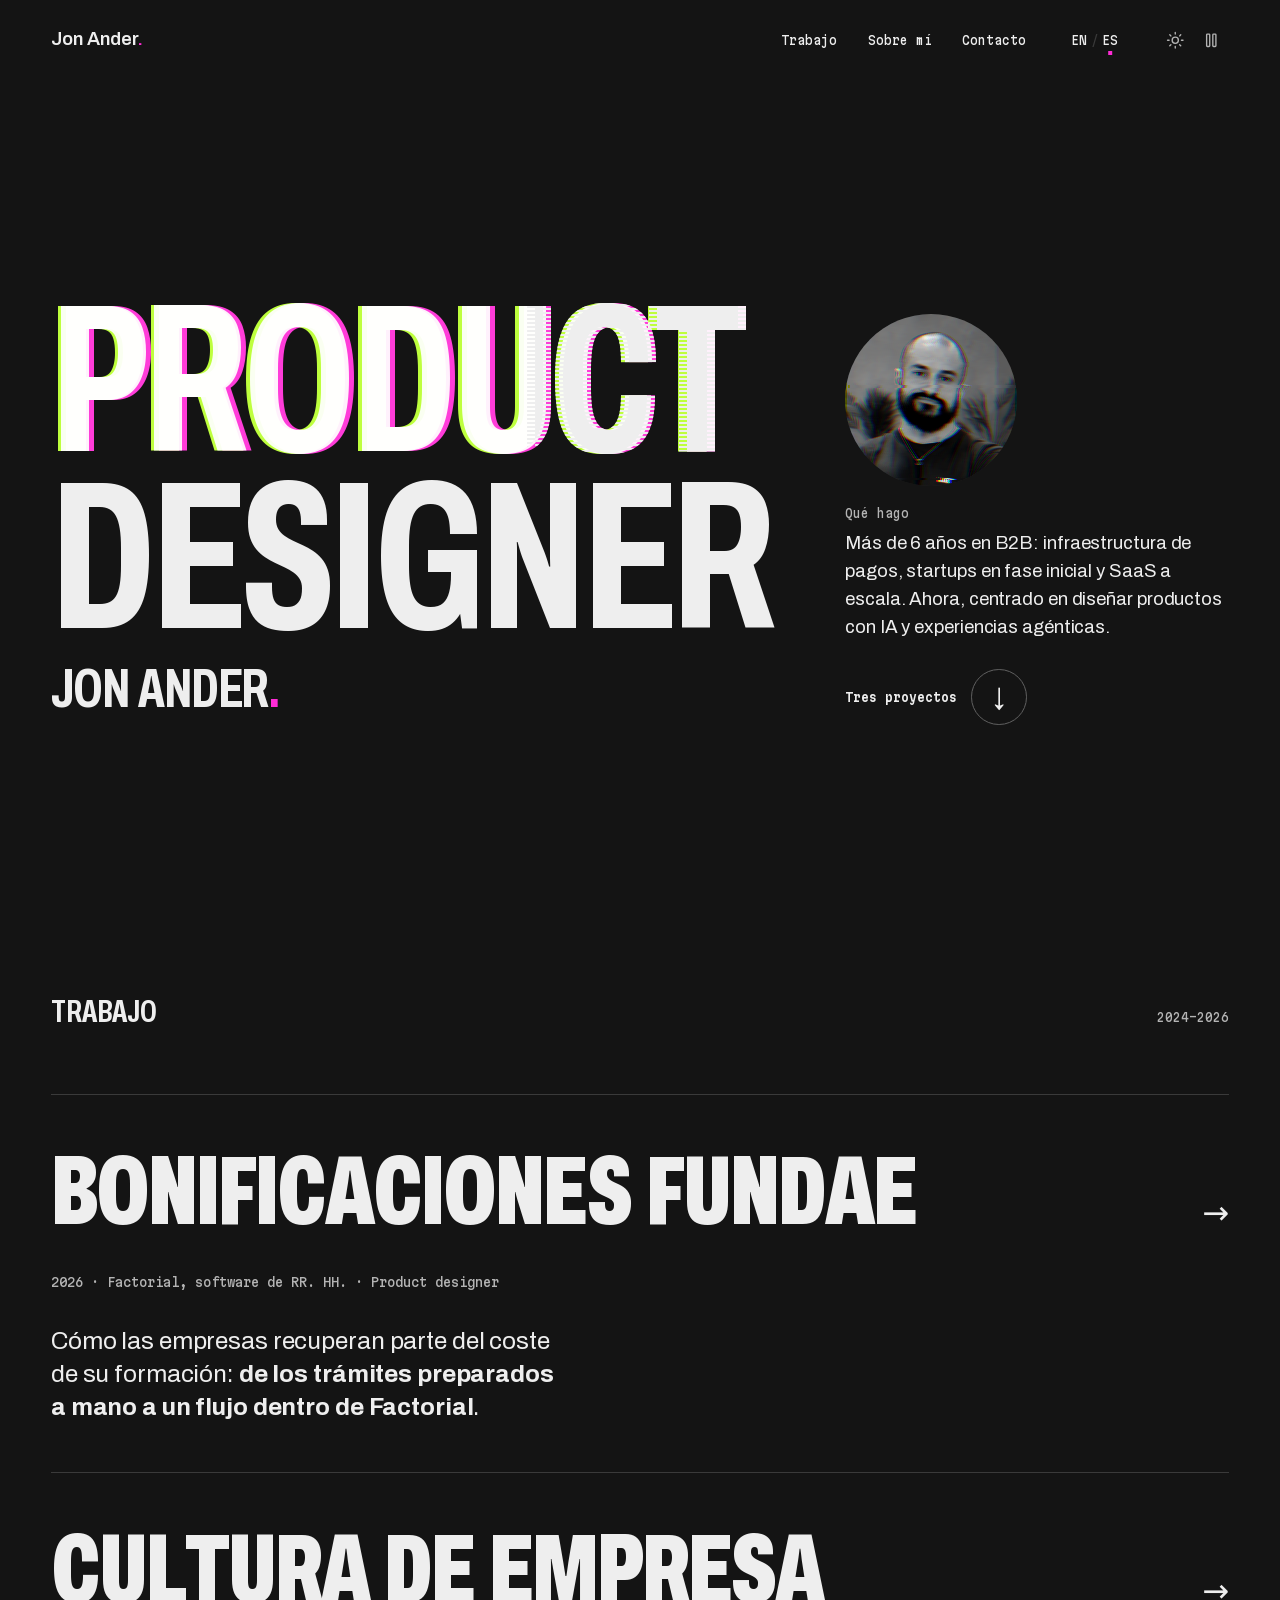
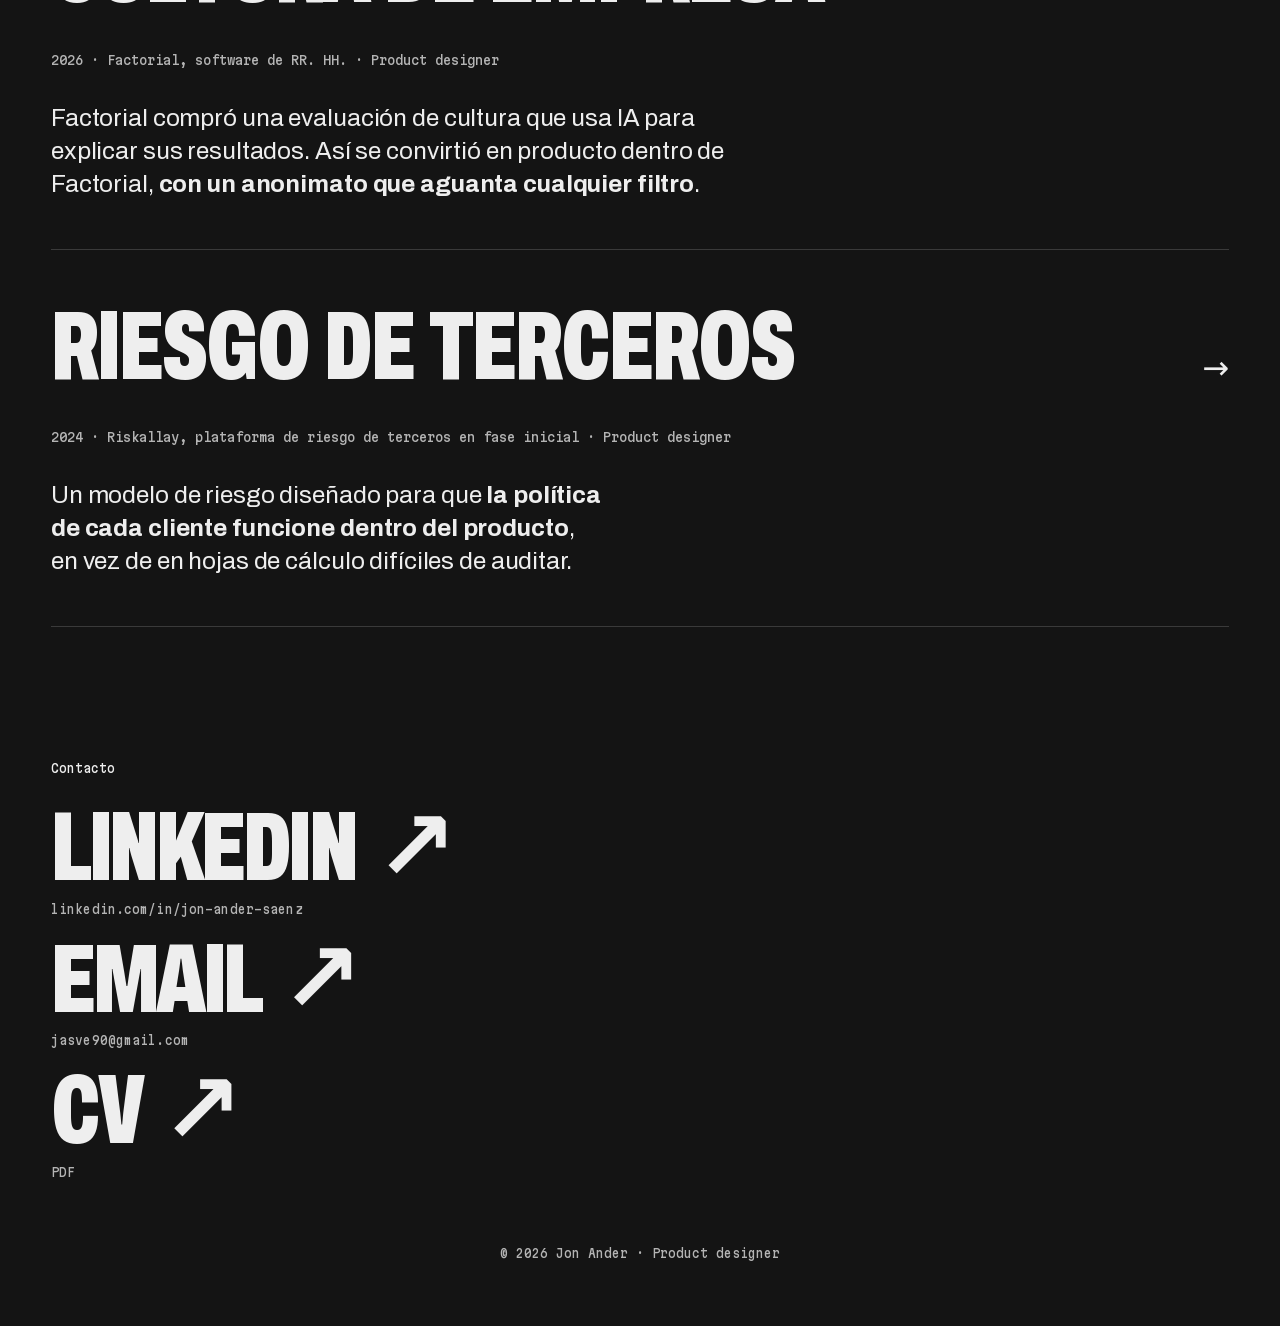
==== commit c63fd1b6: "Riskallay: un diseño validado que nunca se construyó Third-Party Risk decía que la política de cada " ====
--- a/es/index.html
+++ b/es/index.html
@@ -24,8 +24,8 @@
 <script>try{if(sessionStorage.getItem('arriveB')==='1')document.documentElement.dataset.arrived='blocks'}catch(e){}</script>
 <link rel="preload" href="../fonts/archivo-latin.woff2" as="font" type="font/woff2" crossorigin>
 <link rel="preload" href="../fonts/martian-mono-latin.woff2" as="font" type="font/woff2" crossorigin>
-<link rel="stylesheet" href="../css/site.css?v=202611191033">
-<link rel="stylesheet" href="../css/home.css?v=202611191033">
+<link rel="stylesheet" href="../css/site.css?v=202611191147">
+<link rel="stylesheet" href="../css/home.css?v=202611191147">
 <script type="application/ld+json">{"@context": "https://schema.org", "@graph": [{"@type": "Person", "name": "Jon Ander", "jobTitle": "Product designer", "url": "https://jonanderdesign.github.io/", "sameAs": ["https://www.linkedin.com/in/jon-ander-saenz/"], "address": {"@type": "PostalAddress", "addressLocality": "Madrid", "addressCountry": "ES"}, "worksFor": {"@type": "Organization", "name": "Factorial"}, "knowsAbout": ["Product design", "B2B software", "HR software", "AI products", "Agentic workflows", "Prototyping in code", "Design systems"], "@id": "https://jonanderdesign.github.io/#person"}, {"@type": "WebSite", "url": "https://jonanderdesign.github.io/", "name": "Jon Ander · Product designer", "inLanguage": "es", "author": {"@id": "https://jonanderdesign.github.io/#person"}}]}</script>
 </head>
 <body id="top">
@@ -124,7 +124,7 @@
     <feDisplacementMap in="SourceGraphic" scale="90" xChannelSelector="R" yChannelSelector="G"/>
   </filter>
 </svg>
-<script src="../js/site.js?v=202611191033"></script>
-<script src="../js/home.js?v=202611191033"></script>
+<script src="../js/site.js?v=202611191147"></script>
+<script src="../js/home.js?v=202611191147"></script>
 </body>
 </html>
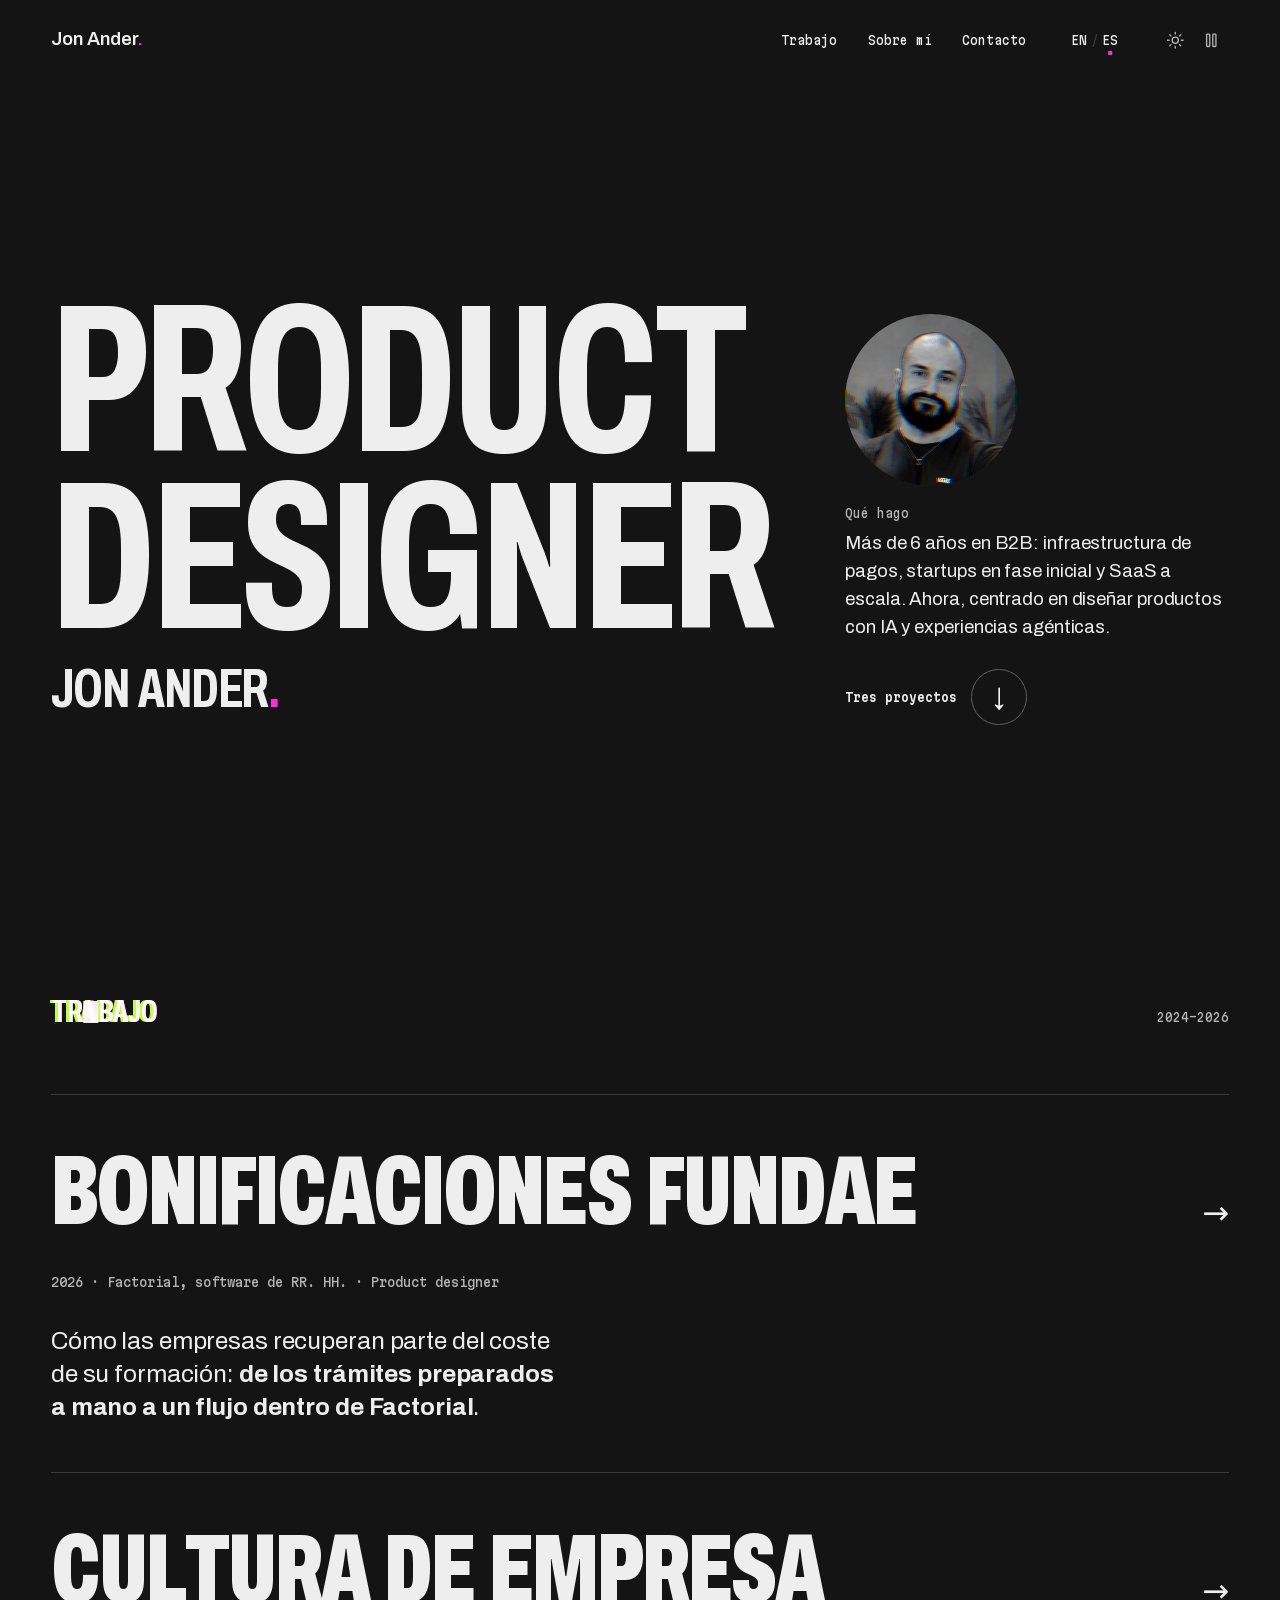
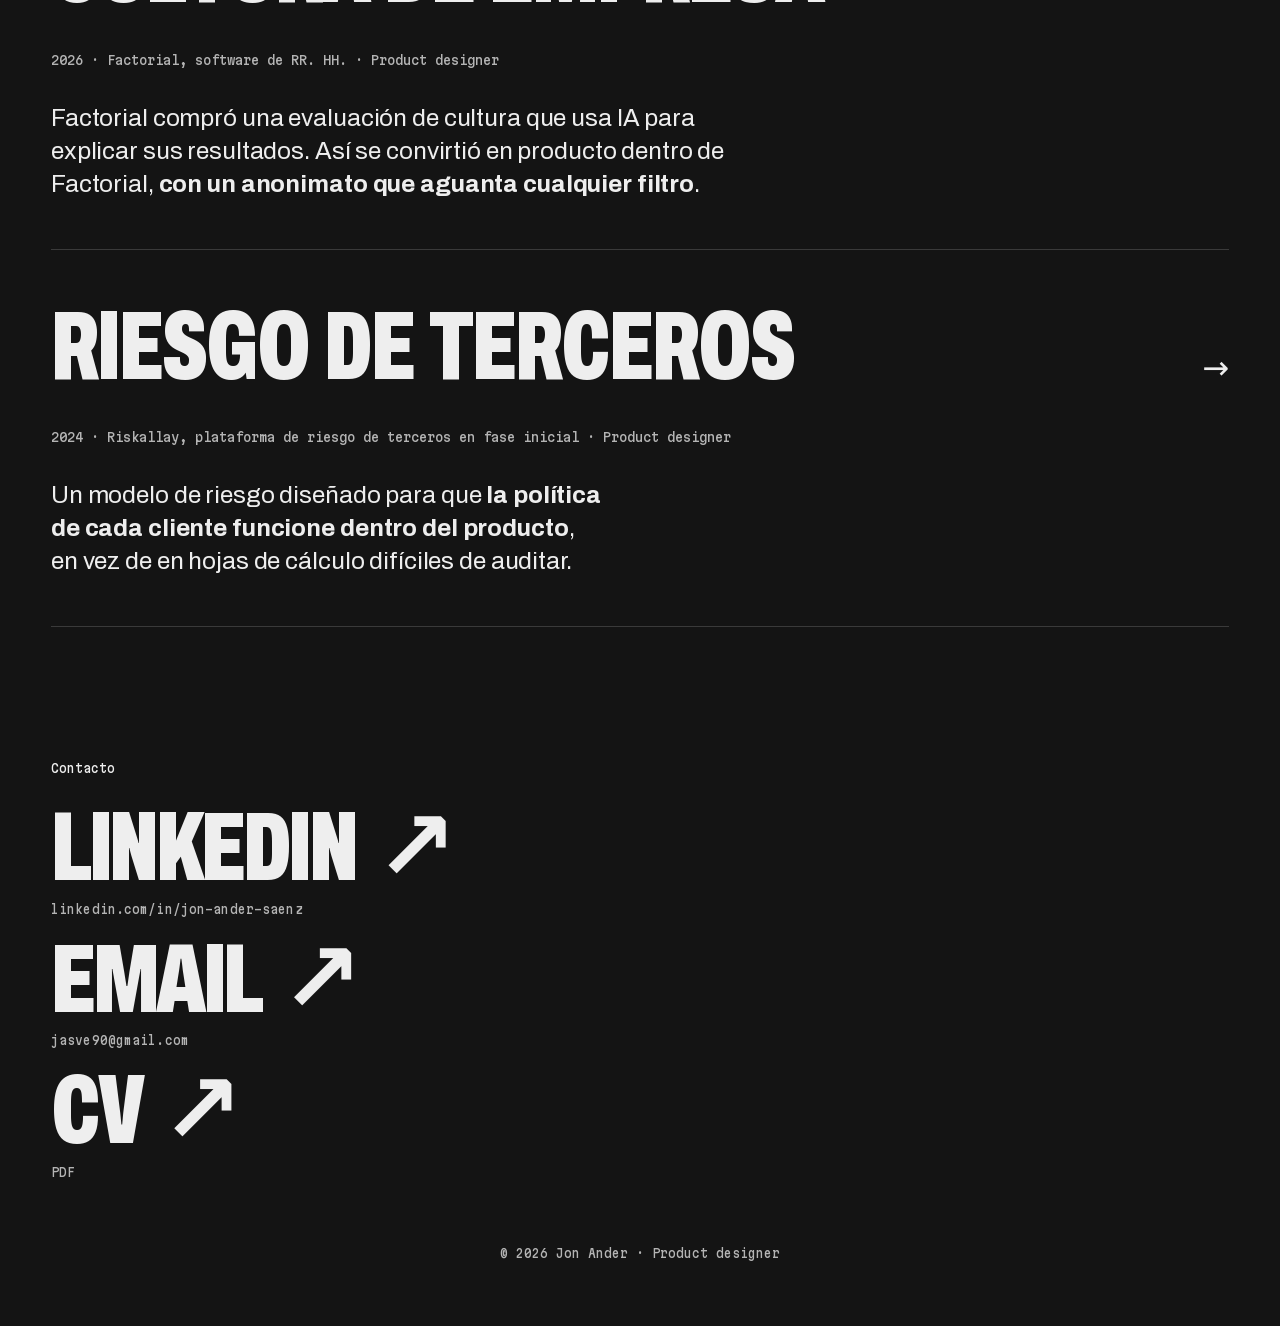
==== commit 1f0f46f0: "Riskallay: validado y priorizado, no «nunca se construyó» Co-Authored-By: Claude Opus 5 <noreply@ant" ====
--- a/es/index.html
+++ b/es/index.html
@@ -24,8 +24,8 @@
 <script>try{if(sessionStorage.getItem('arriveB')==='1')document.documentElement.dataset.arrived='blocks'}catch(e){}</script>
 <link rel="preload" href="../fonts/archivo-latin.woff2" as="font" type="font/woff2" crossorigin>
 <link rel="preload" href="../fonts/martian-mono-latin.woff2" as="font" type="font/woff2" crossorigin>
-<link rel="stylesheet" href="../css/site.css?v=202611191147">
-<link rel="stylesheet" href="../css/home.css?v=202611191147">
+<link rel="stylesheet" href="../css/site.css?v=202611191200">
+<link rel="stylesheet" href="../css/home.css?v=202611191200">
 <script type="application/ld+json">{"@context": "https://schema.org", "@graph": [{"@type": "Person", "name": "Jon Ander", "jobTitle": "Product designer", "url": "https://jonanderdesign.github.io/", "sameAs": ["https://www.linkedin.com/in/jon-ander-saenz/"], "address": {"@type": "PostalAddress", "addressLocality": "Madrid", "addressCountry": "ES"}, "worksFor": {"@type": "Organization", "name": "Factorial"}, "knowsAbout": ["Product design", "B2B software", "HR software", "AI products", "Agentic workflows", "Prototyping in code", "Design systems"], "@id": "https://jonanderdesign.github.io/#person"}, {"@type": "WebSite", "url": "https://jonanderdesign.github.io/", "name": "Jon Ander · Product designer", "inLanguage": "es", "author": {"@id": "https://jonanderdesign.github.io/#person"}}]}</script>
 </head>
 <body id="top">
@@ -124,7 +124,7 @@
     <feDisplacementMap in="SourceGraphic" scale="90" xChannelSelector="R" yChannelSelector="G"/>
   </filter>
 </svg>
-<script src="../js/site.js?v=202611191147"></script>
-<script src="../js/home.js?v=202611191147"></script>
+<script src="../js/site.js?v=202611191200"></script>
+<script src="../js/home.js?v=202611191200"></script>
 </body>
 </html>
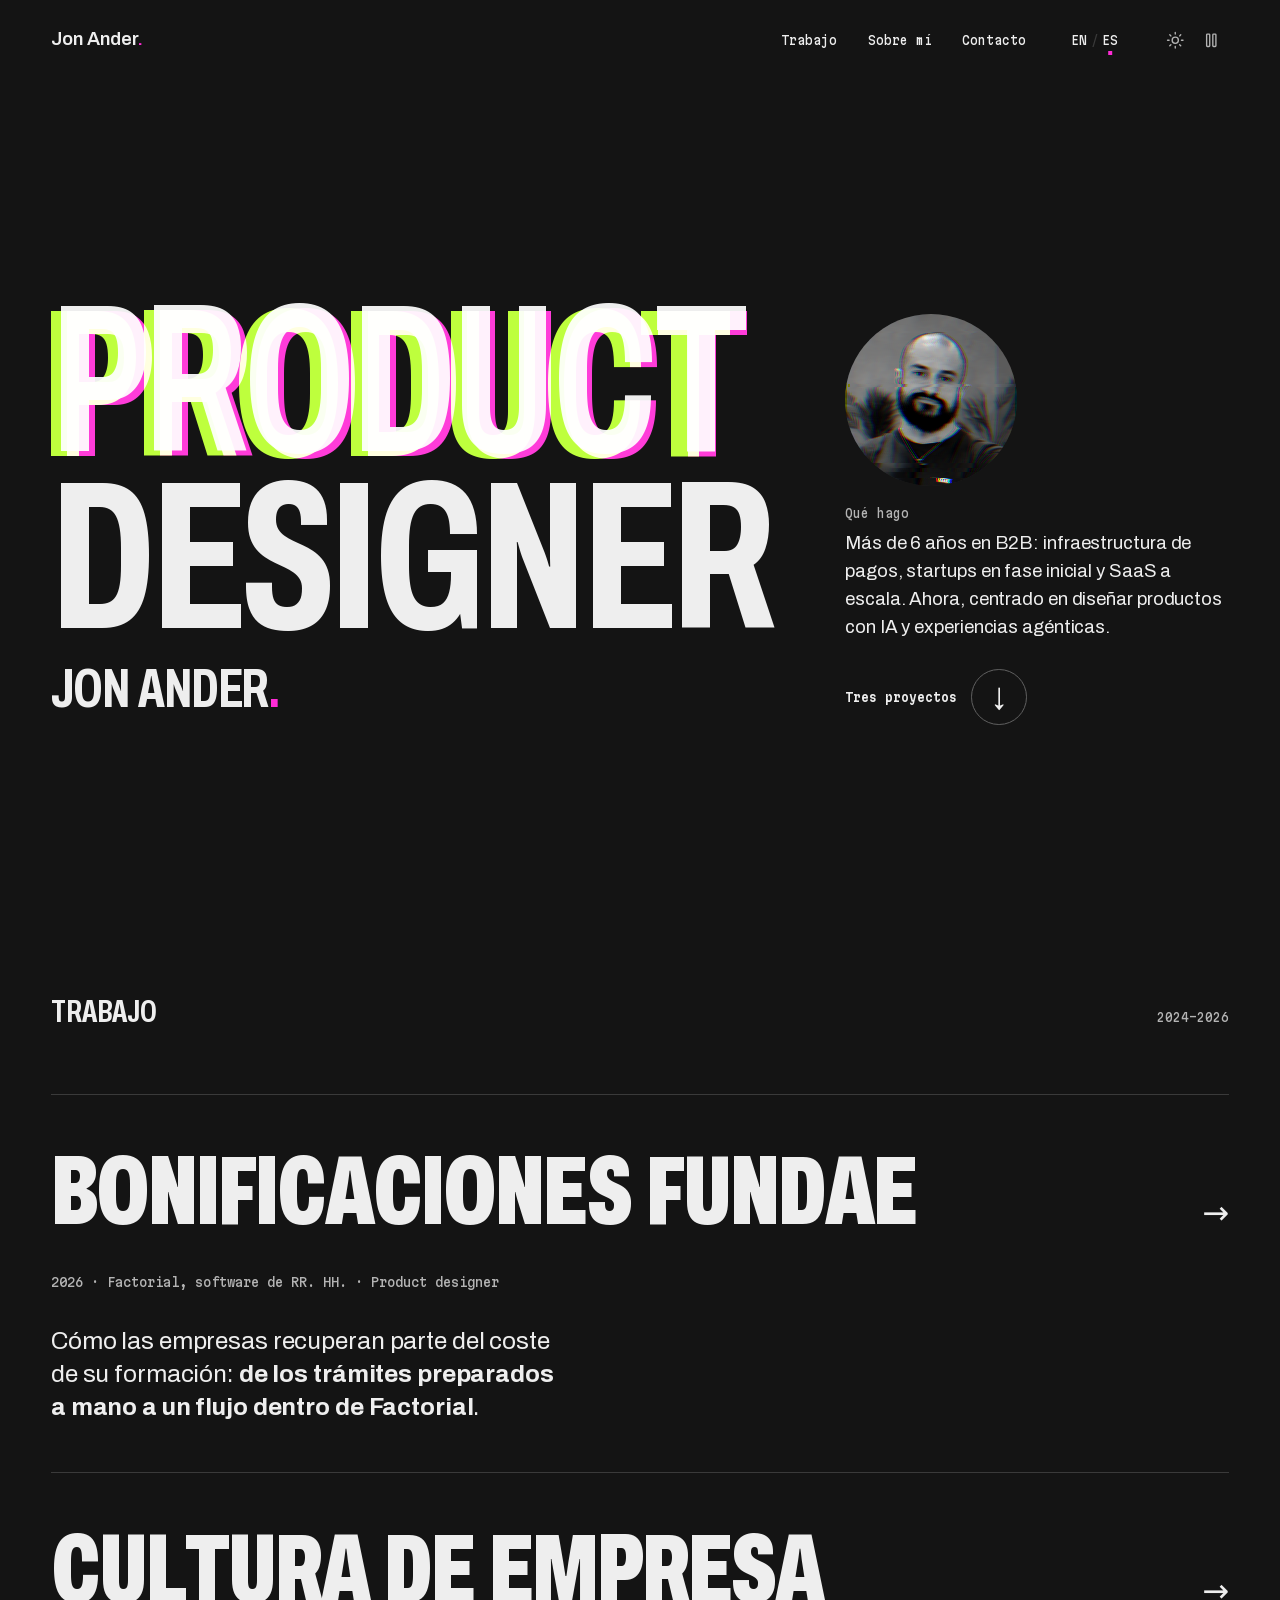
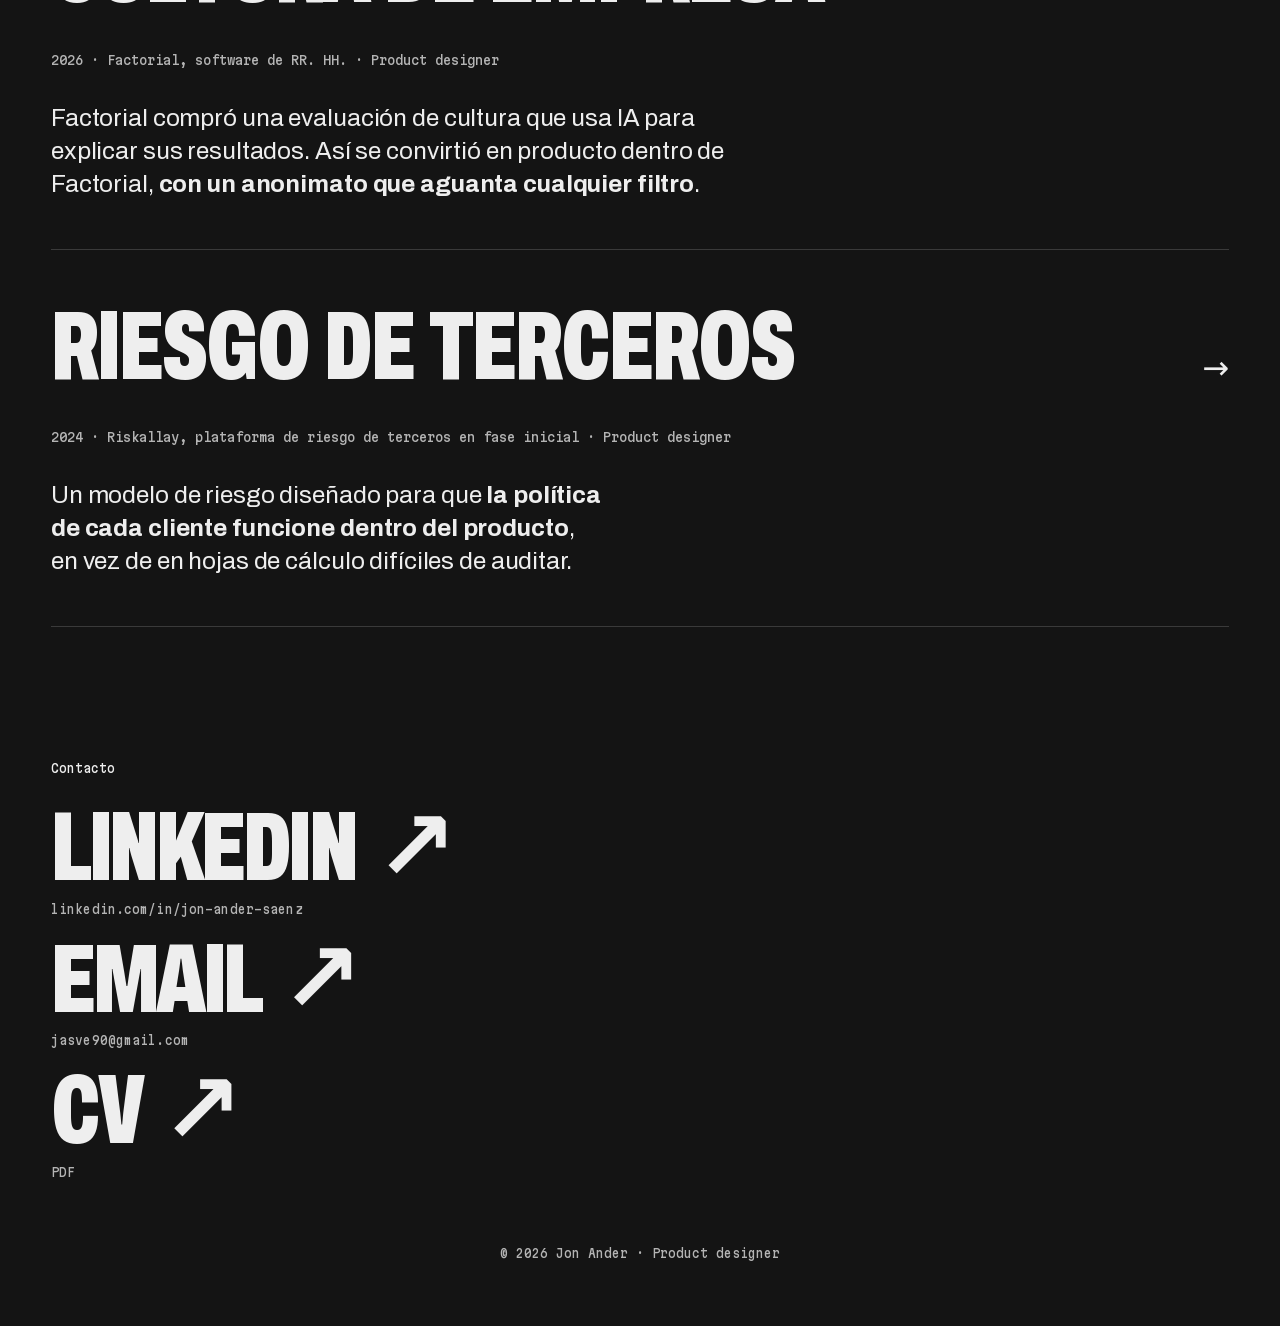
==== commit 7127a209: "Riskallay: fuera «no hay cifras que enseñar» Co-Authored-By: Claude Opus 5 <noreply@anthropic.com>" ====
--- a/es/index.html
+++ b/es/index.html
@@ -24,8 +24,8 @@
 <script>try{if(sessionStorage.getItem('arriveB')==='1')document.documentElement.dataset.arrived='blocks'}catch(e){}</script>
 <link rel="preload" href="../fonts/archivo-latin.woff2" as="font" type="font/woff2" crossorigin>
 <link rel="preload" href="../fonts/martian-mono-latin.woff2" as="font" type="font/woff2" crossorigin>
-<link rel="stylesheet" href="../css/site.css?v=202611191200">
-<link rel="stylesheet" href="../css/home.css?v=202611191200">
+<link rel="stylesheet" href="../css/site.css?v=202611191223">
+<link rel="stylesheet" href="../css/home.css?v=202611191223">
 <script type="application/ld+json">{"@context": "https://schema.org", "@graph": [{"@type": "Person", "name": "Jon Ander", "jobTitle": "Product designer", "url": "https://jonanderdesign.github.io/", "sameAs": ["https://www.linkedin.com/in/jon-ander-saenz/"], "address": {"@type": "PostalAddress", "addressLocality": "Madrid", "addressCountry": "ES"}, "worksFor": {"@type": "Organization", "name": "Factorial"}, "knowsAbout": ["Product design", "B2B software", "HR software", "AI products", "Agentic workflows", "Prototyping in code", "Design systems"], "@id": "https://jonanderdesign.github.io/#person"}, {"@type": "WebSite", "url": "https://jonanderdesign.github.io/", "name": "Jon Ander · Product designer", "inLanguage": "es", "author": {"@id": "https://jonanderdesign.github.io/#person"}}]}</script>
 </head>
 <body id="top">
@@ -124,7 +124,7 @@
     <feDisplacementMap in="SourceGraphic" scale="90" xChannelSelector="R" yChannelSelector="G"/>
   </filter>
 </svg>
-<script src="../js/site.js?v=202611191200"></script>
-<script src="../js/home.js?v=202611191200"></script>
+<script src="../js/site.js?v=202611191223"></script>
+<script src="../js/home.js?v=202611191223"></script>
 </body>
 </html>
